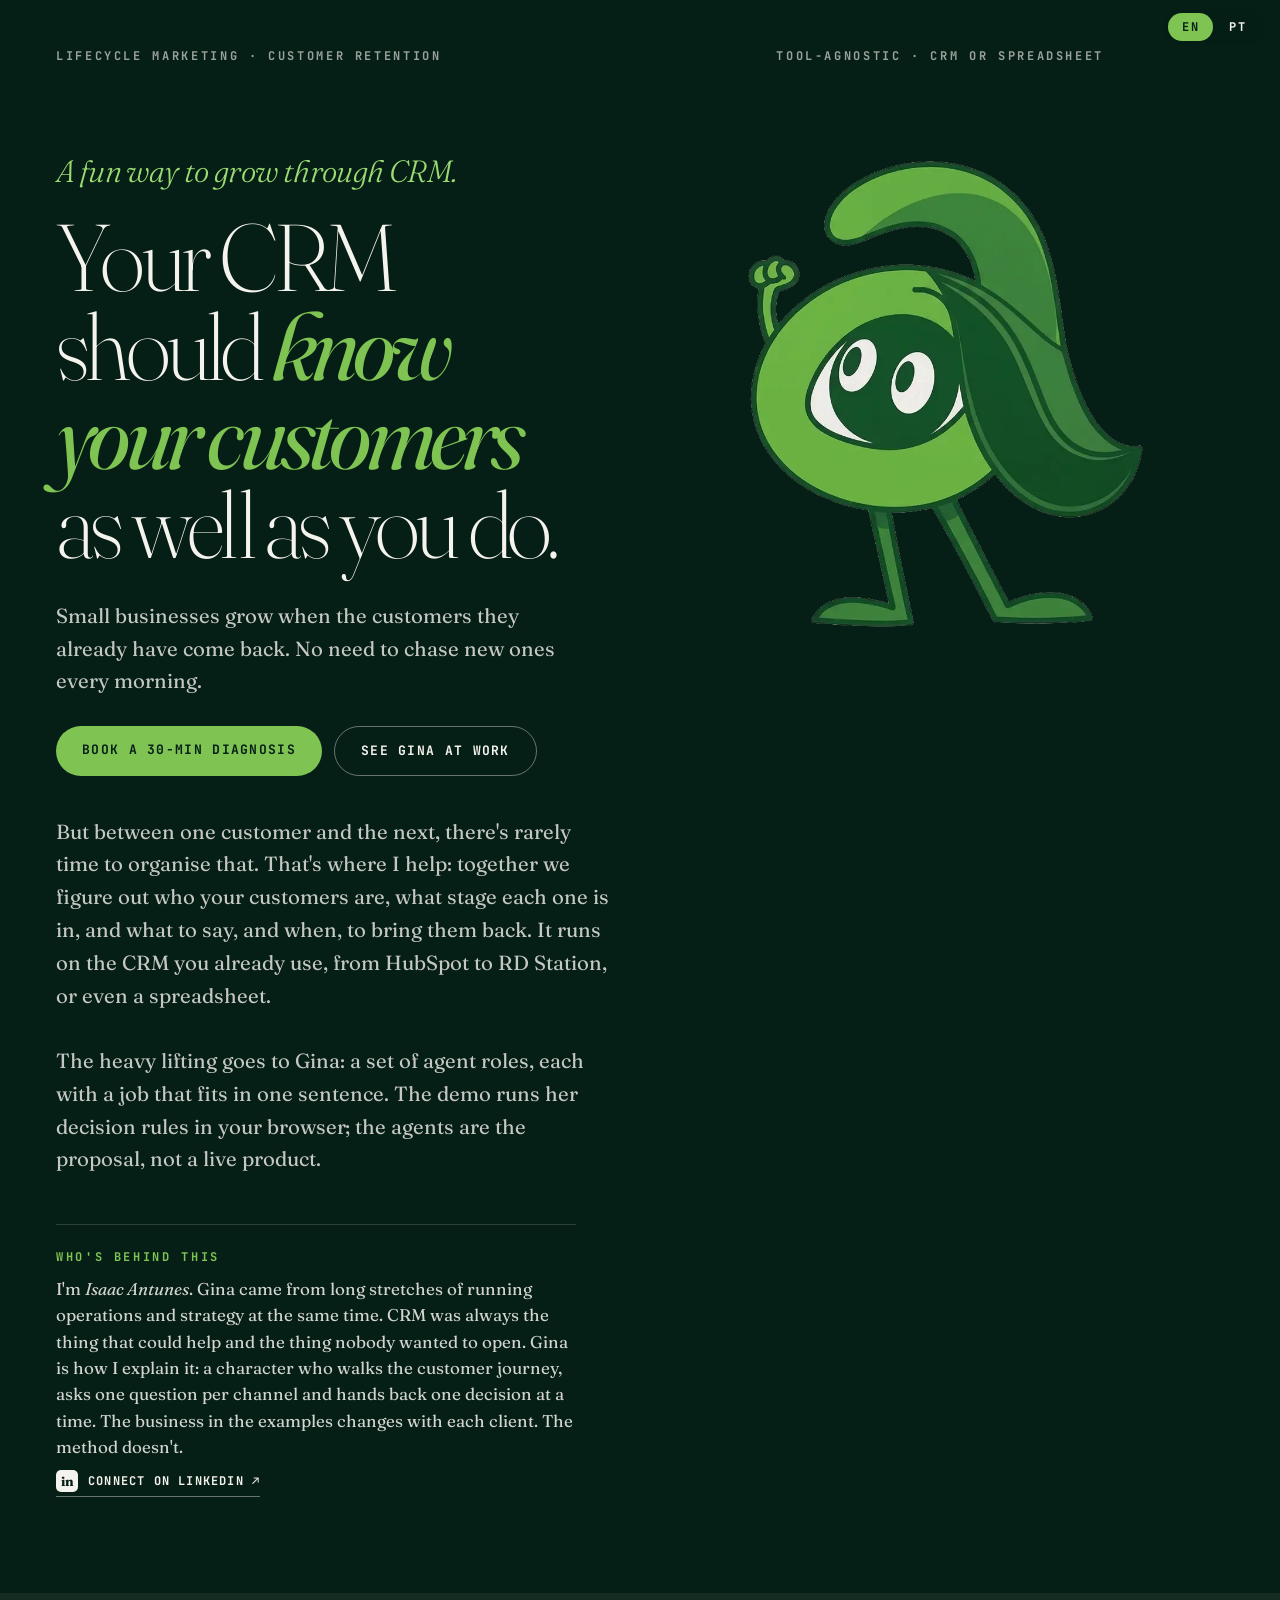
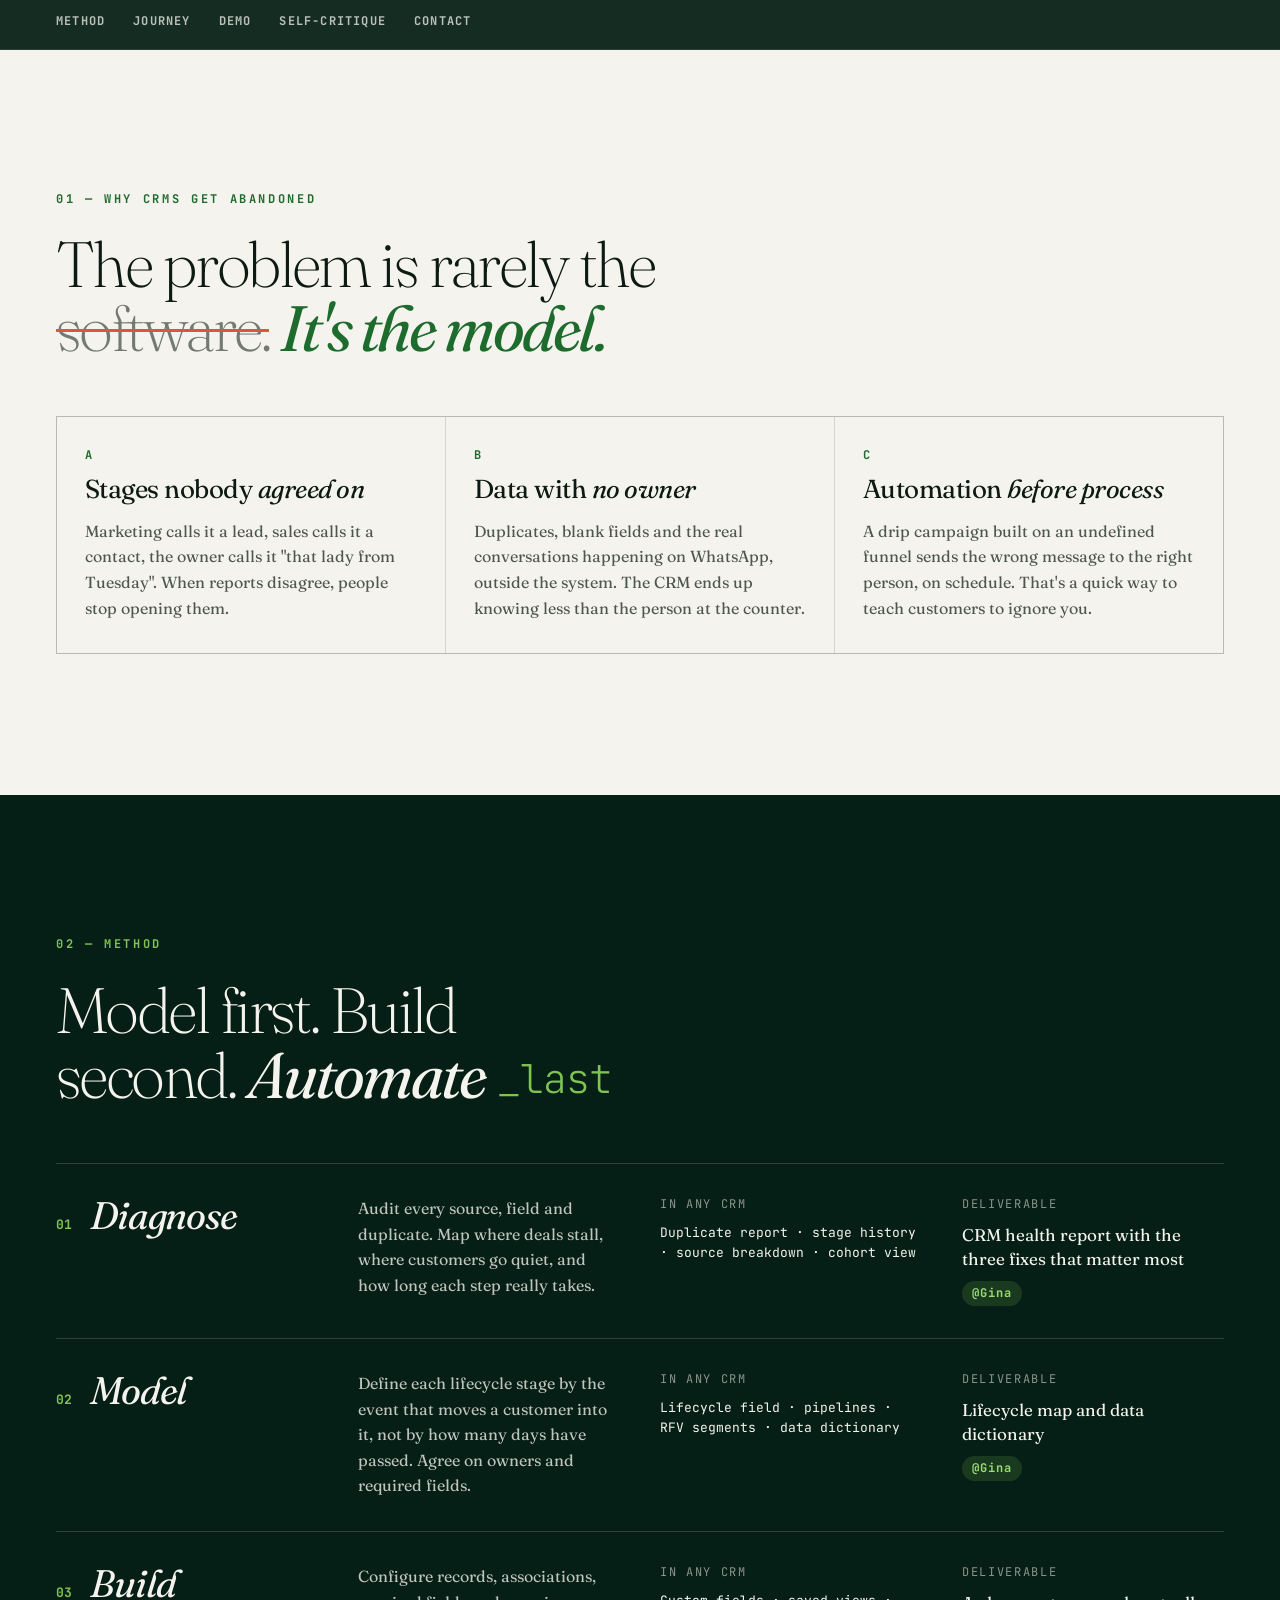
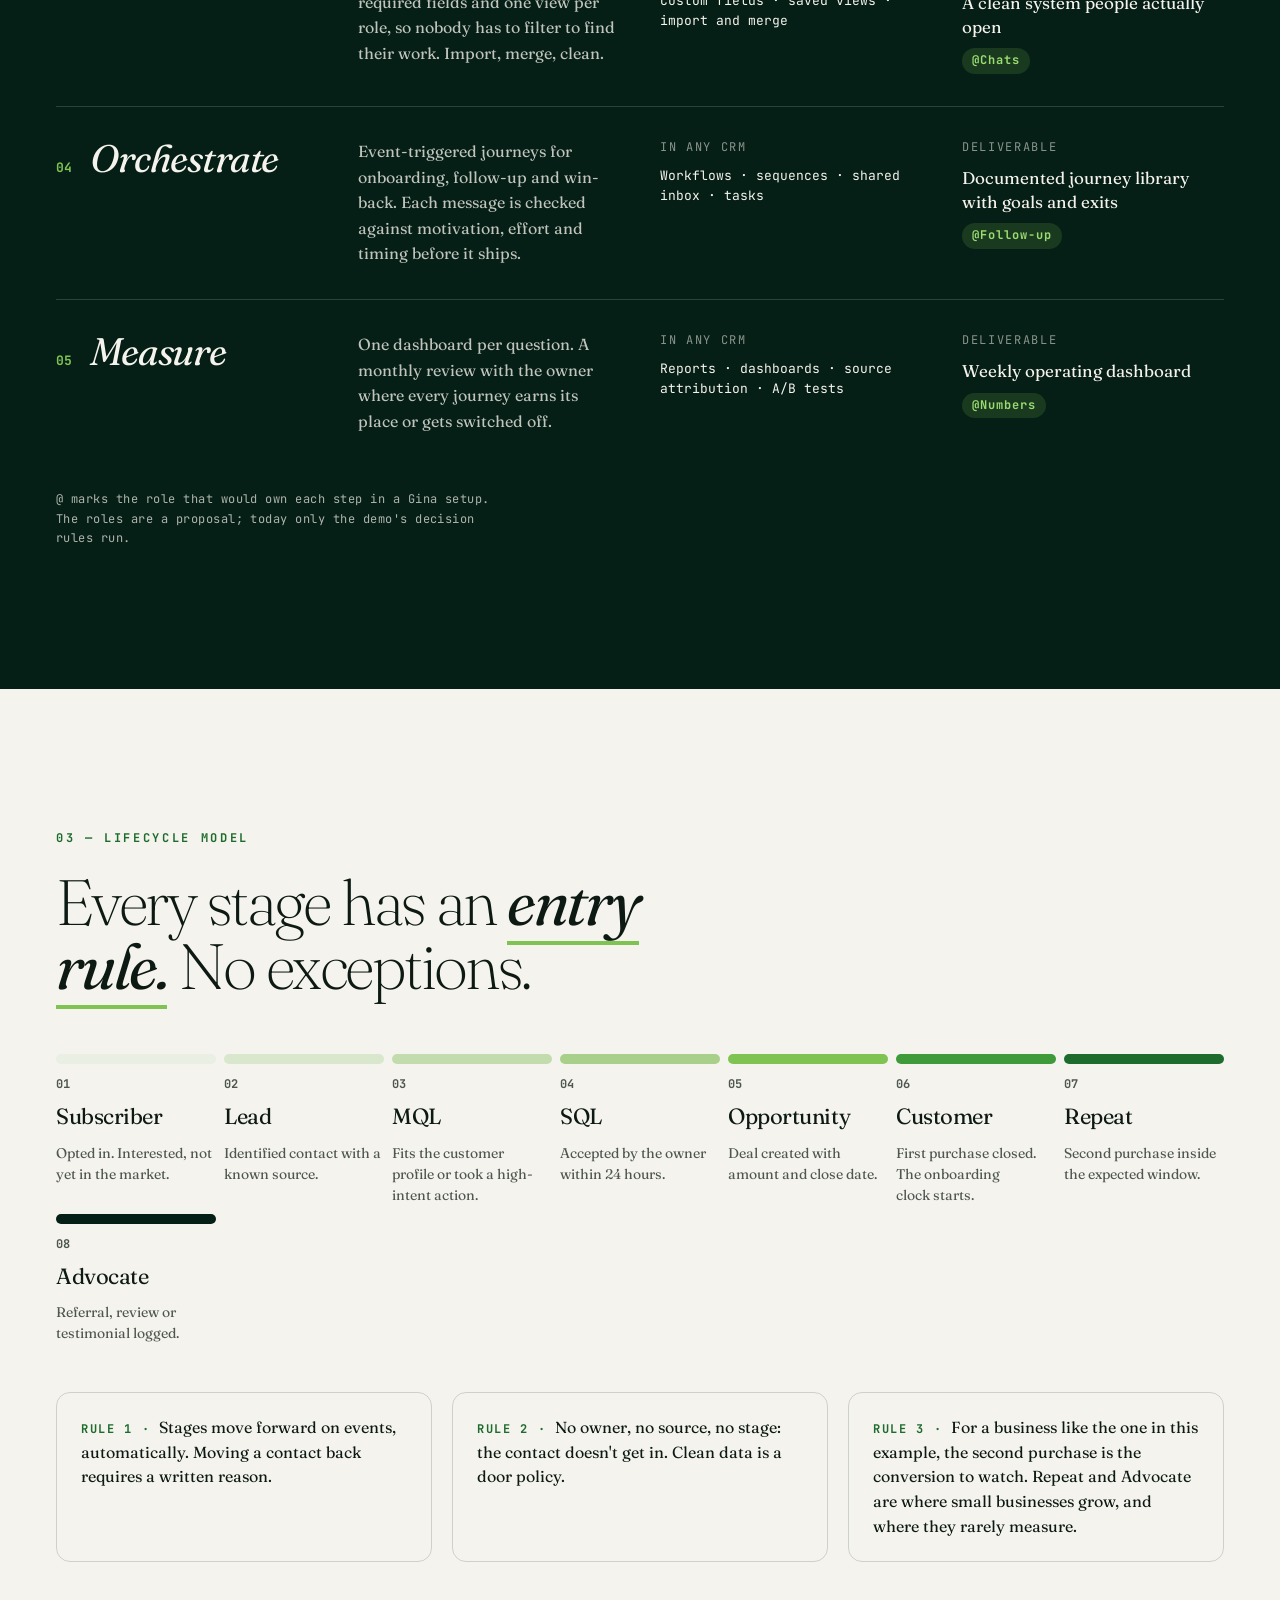
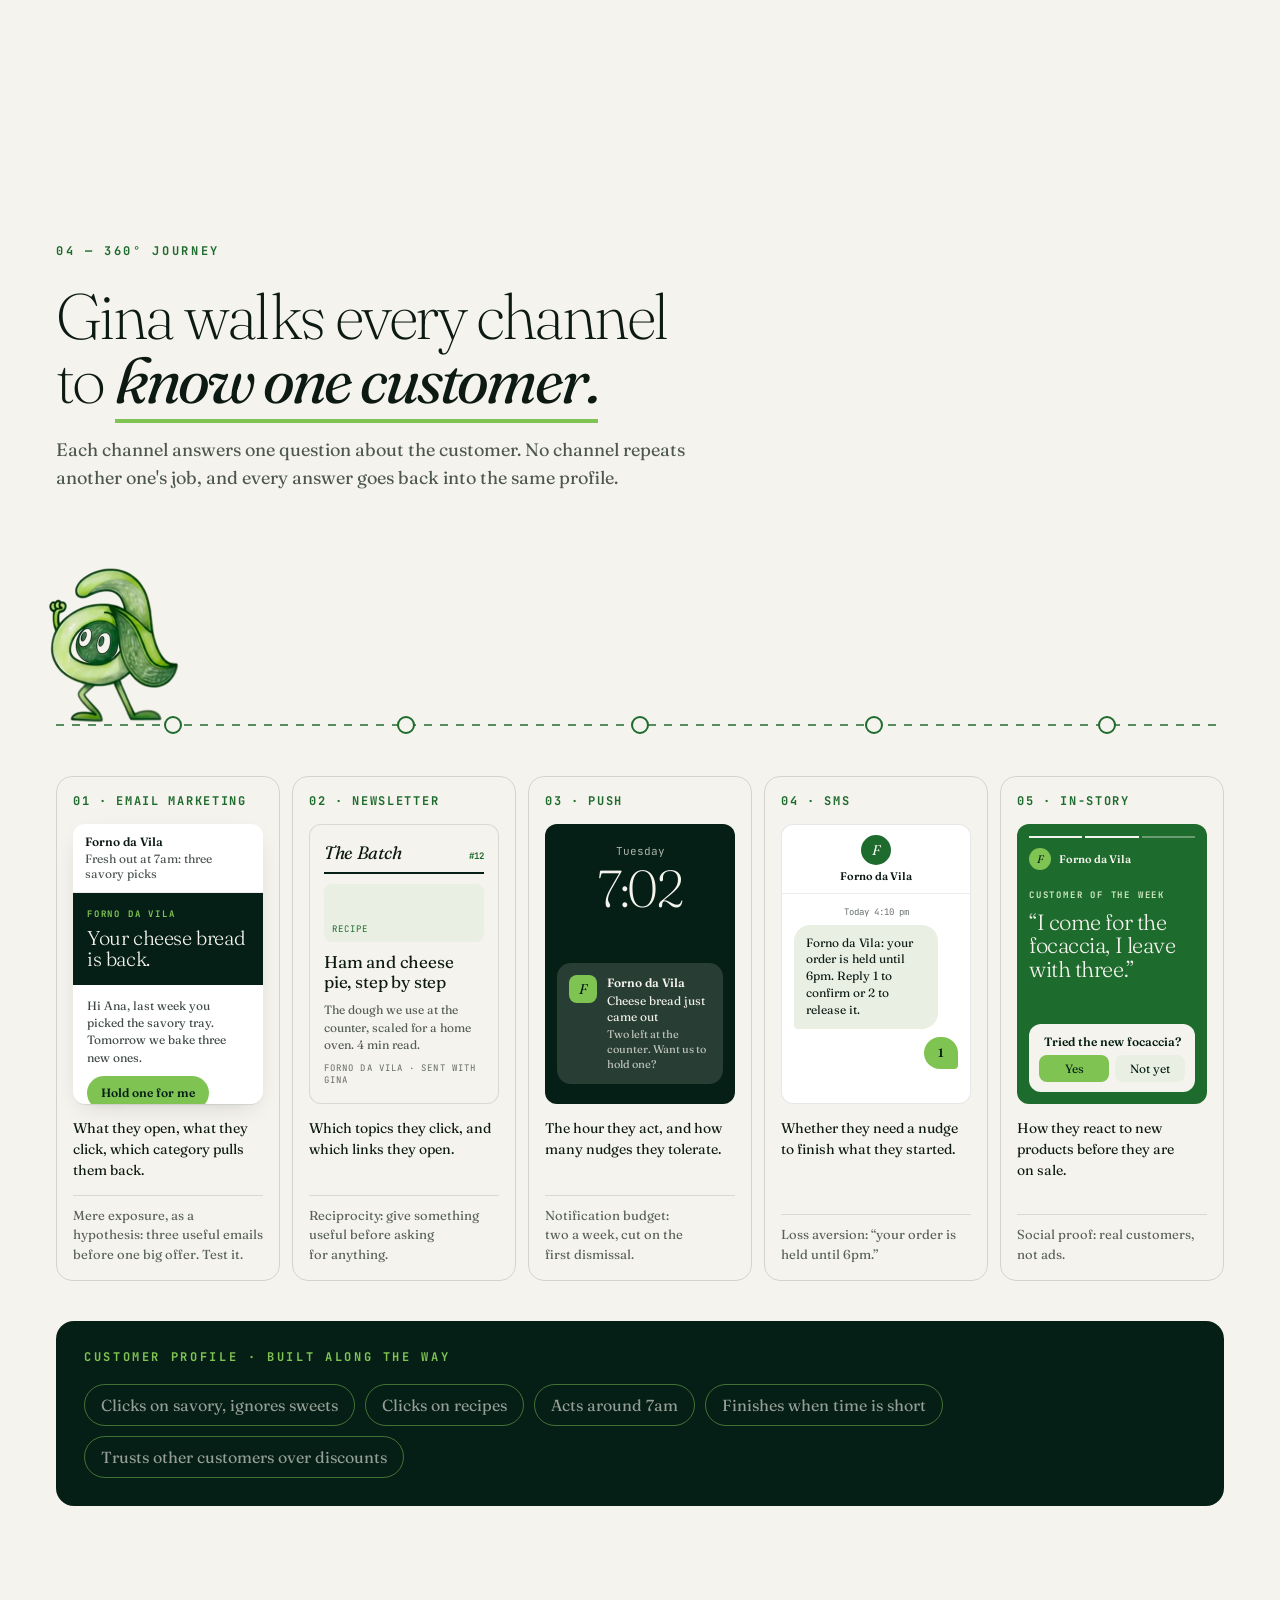
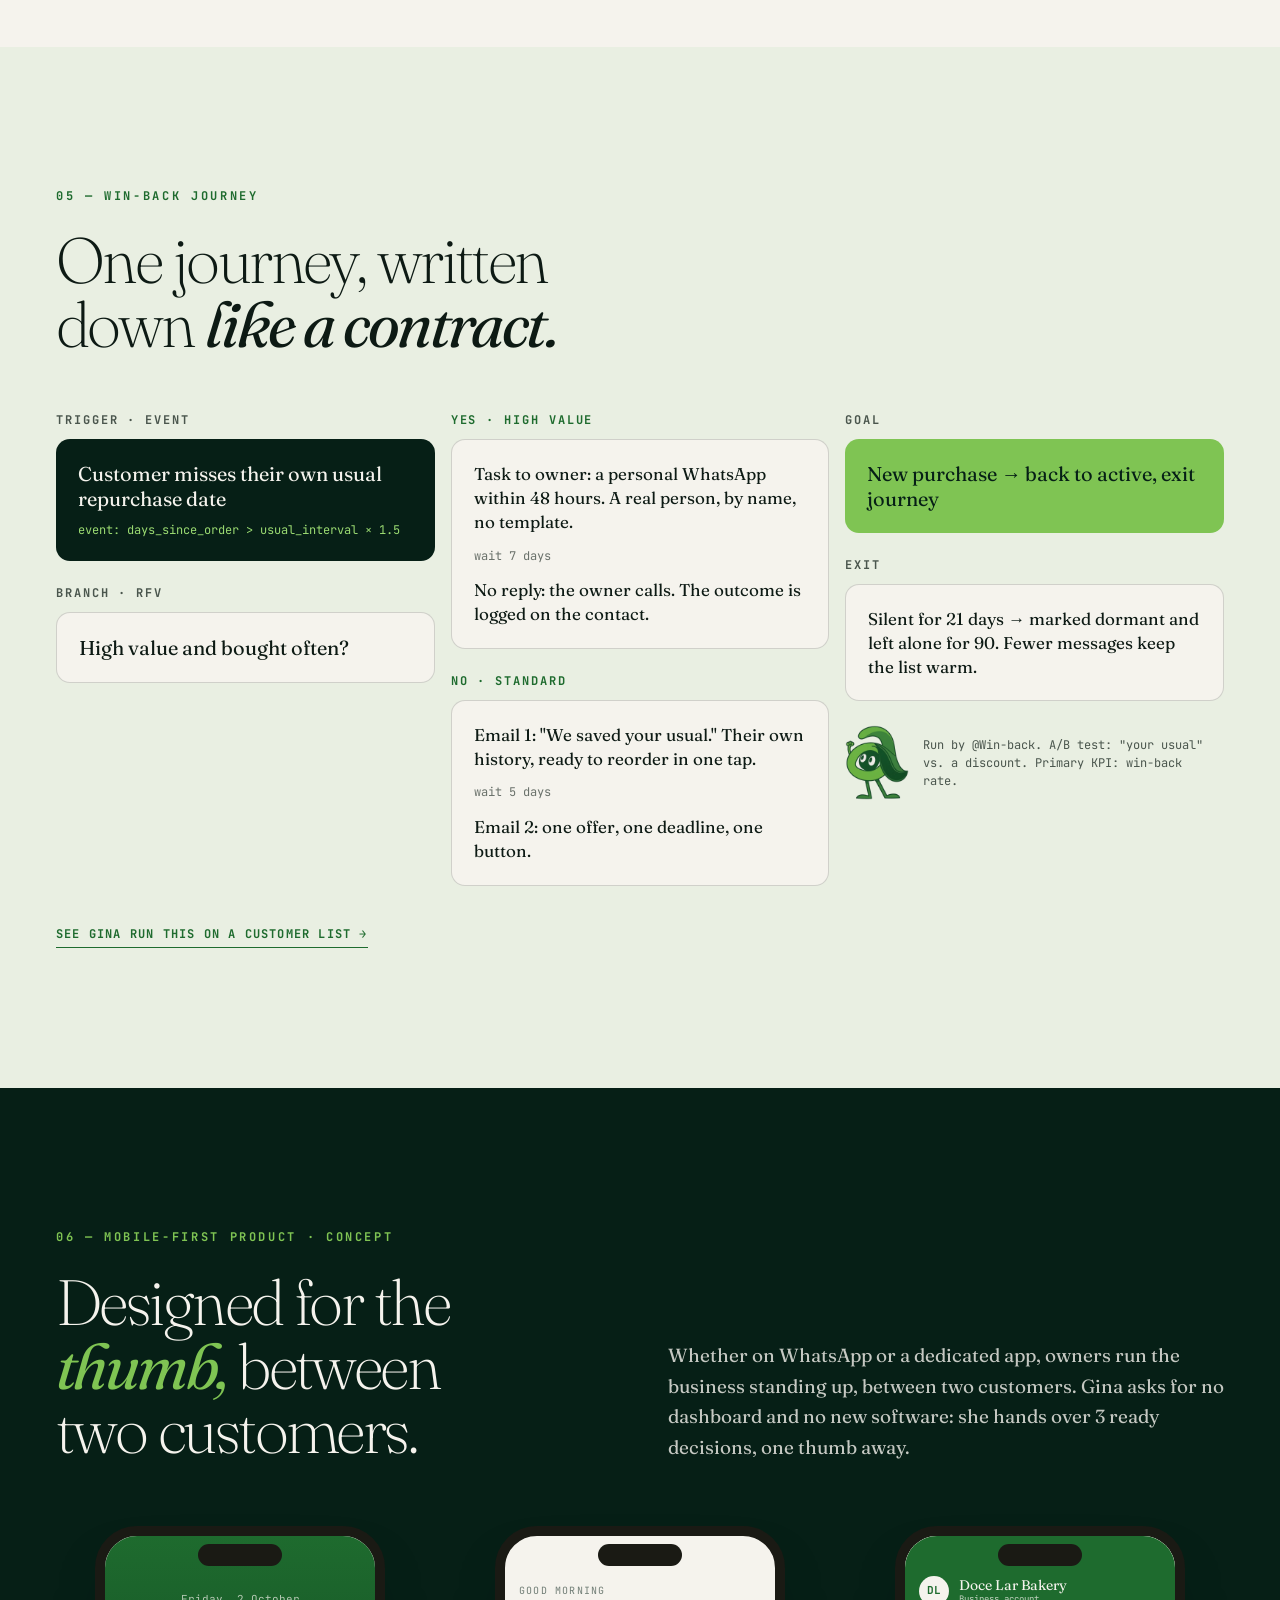
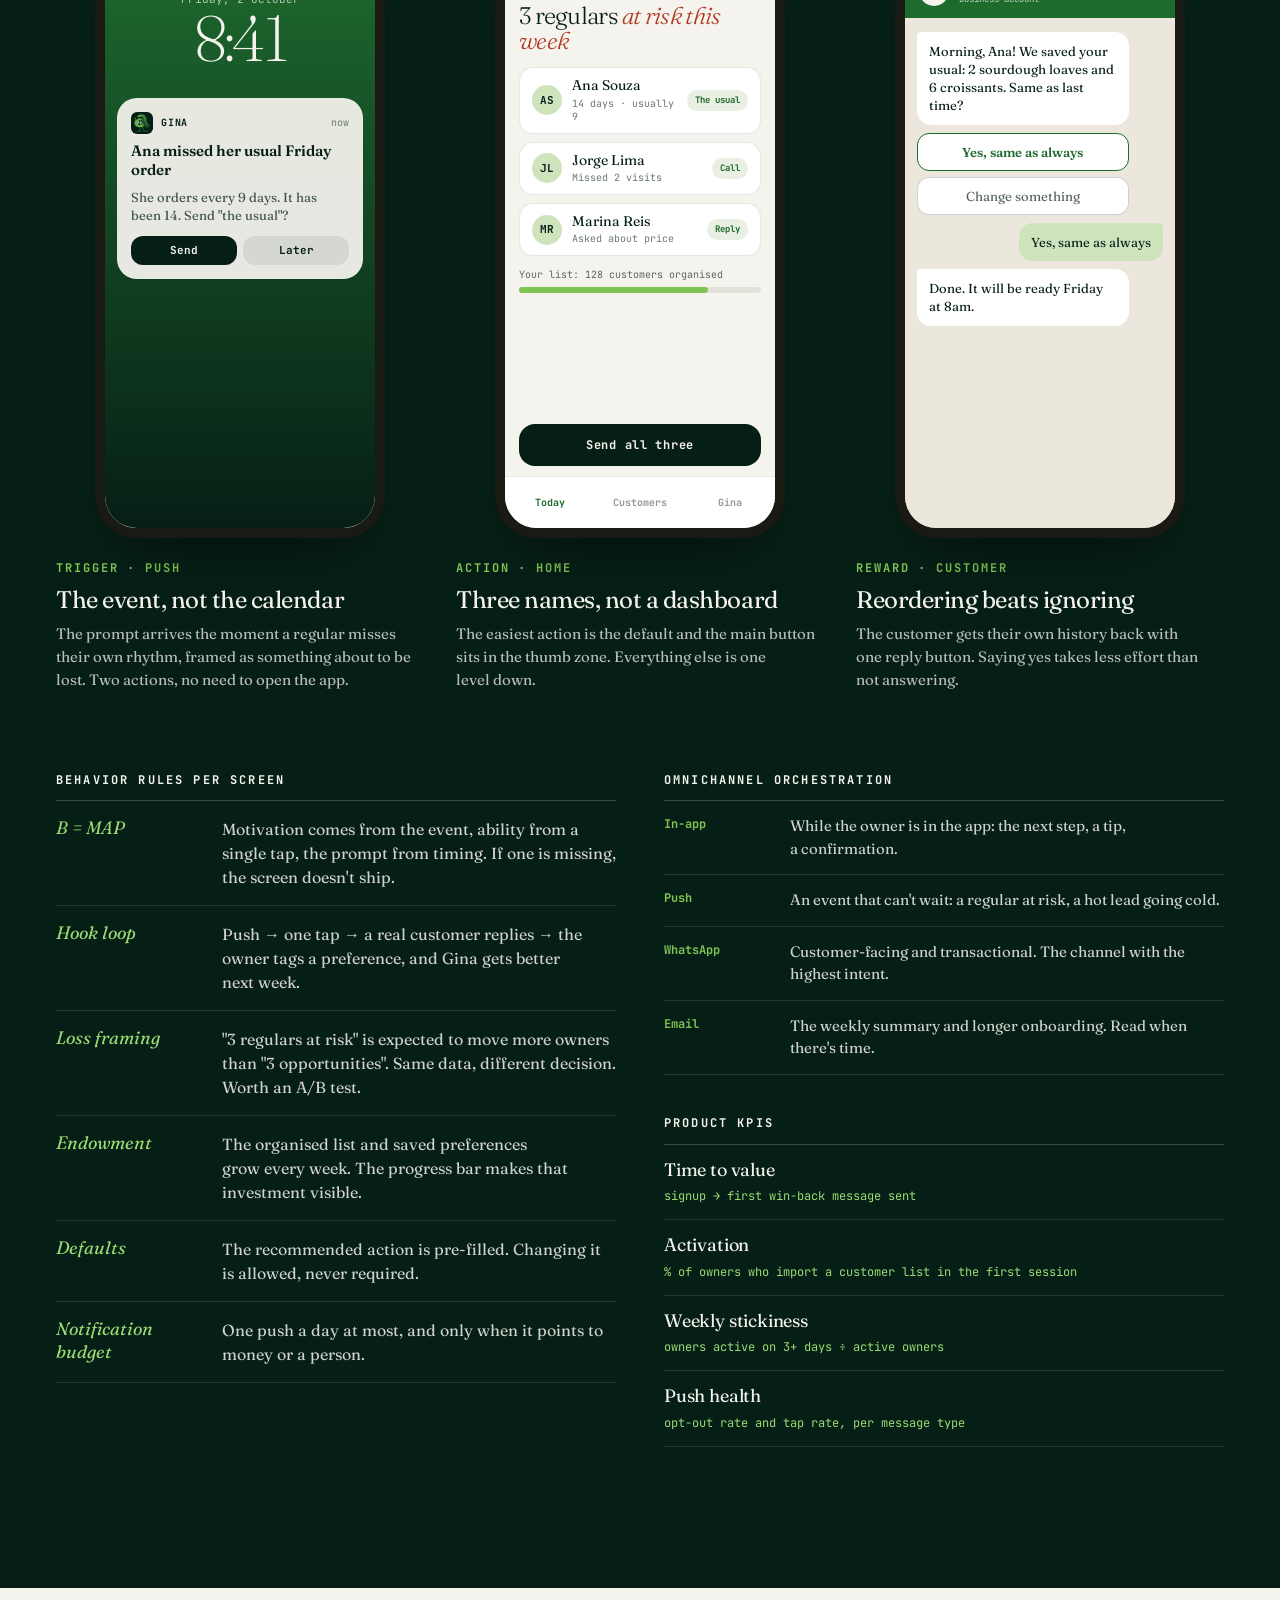
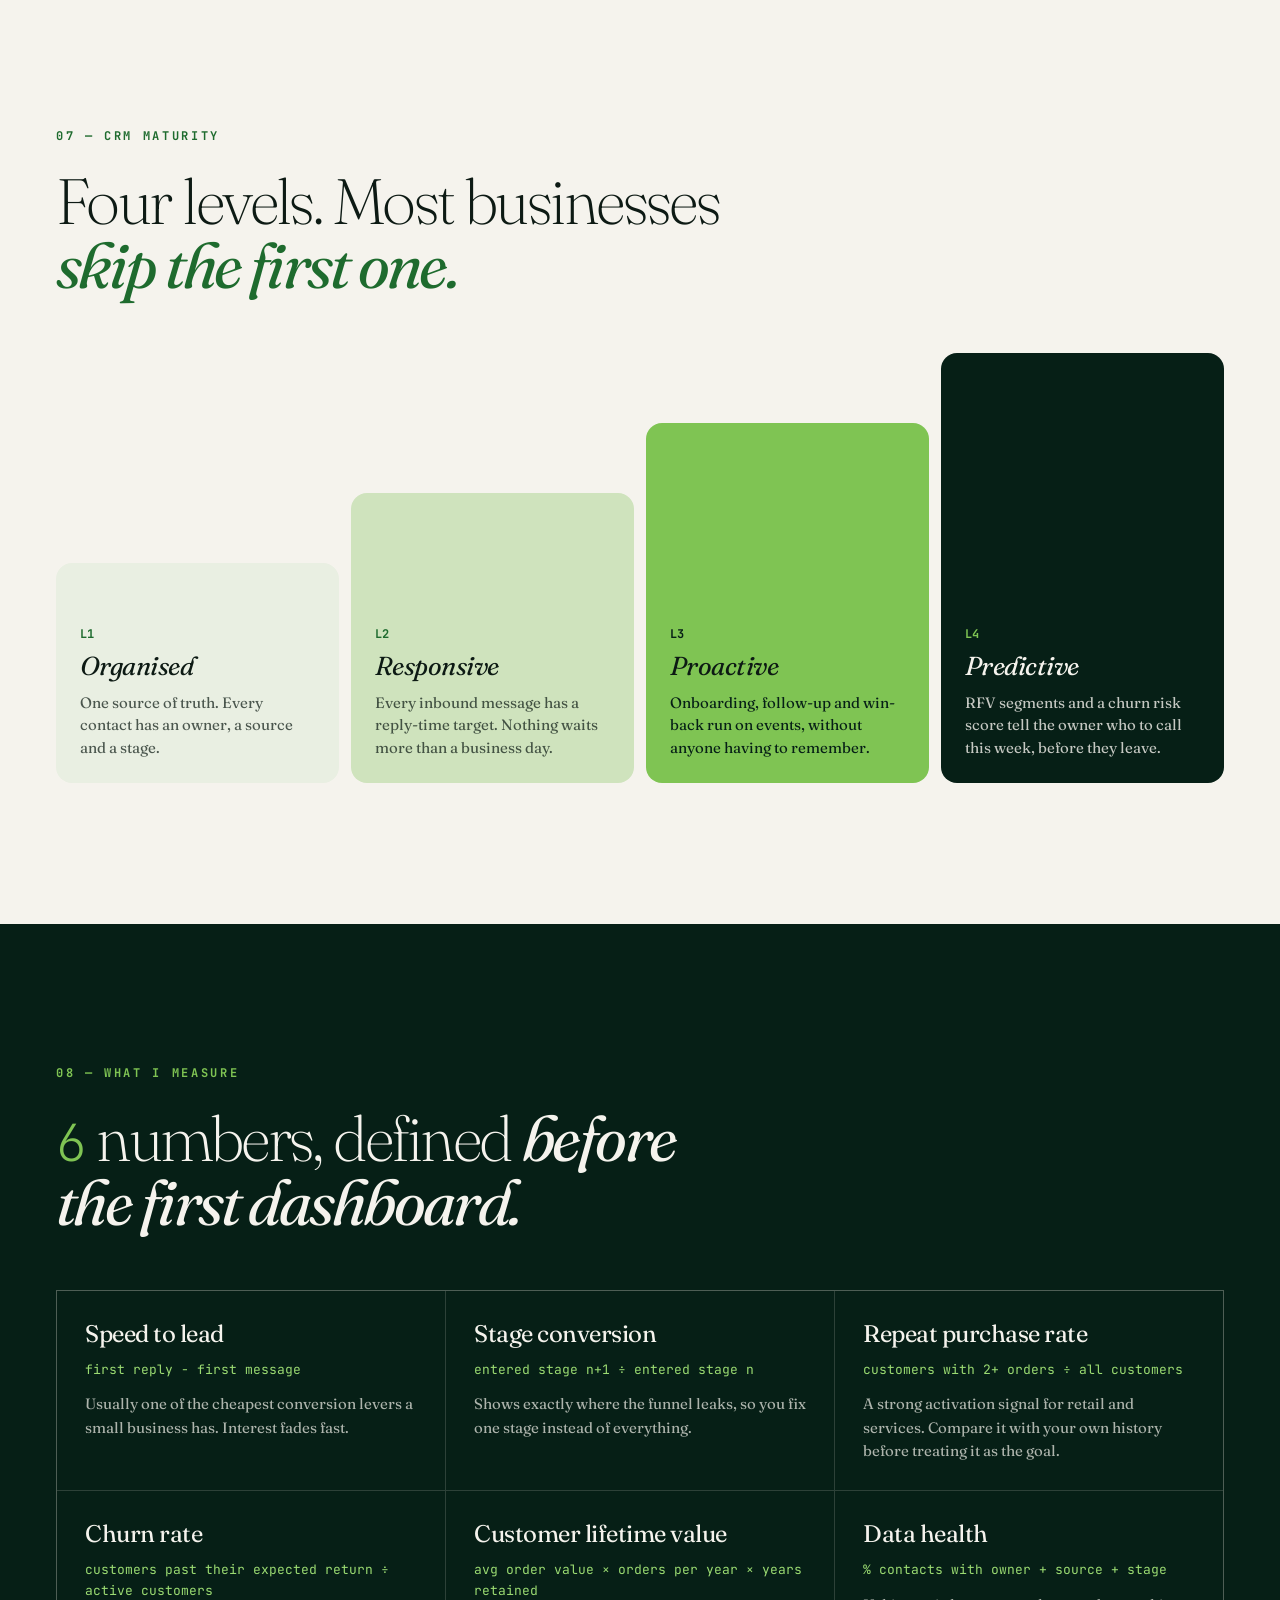
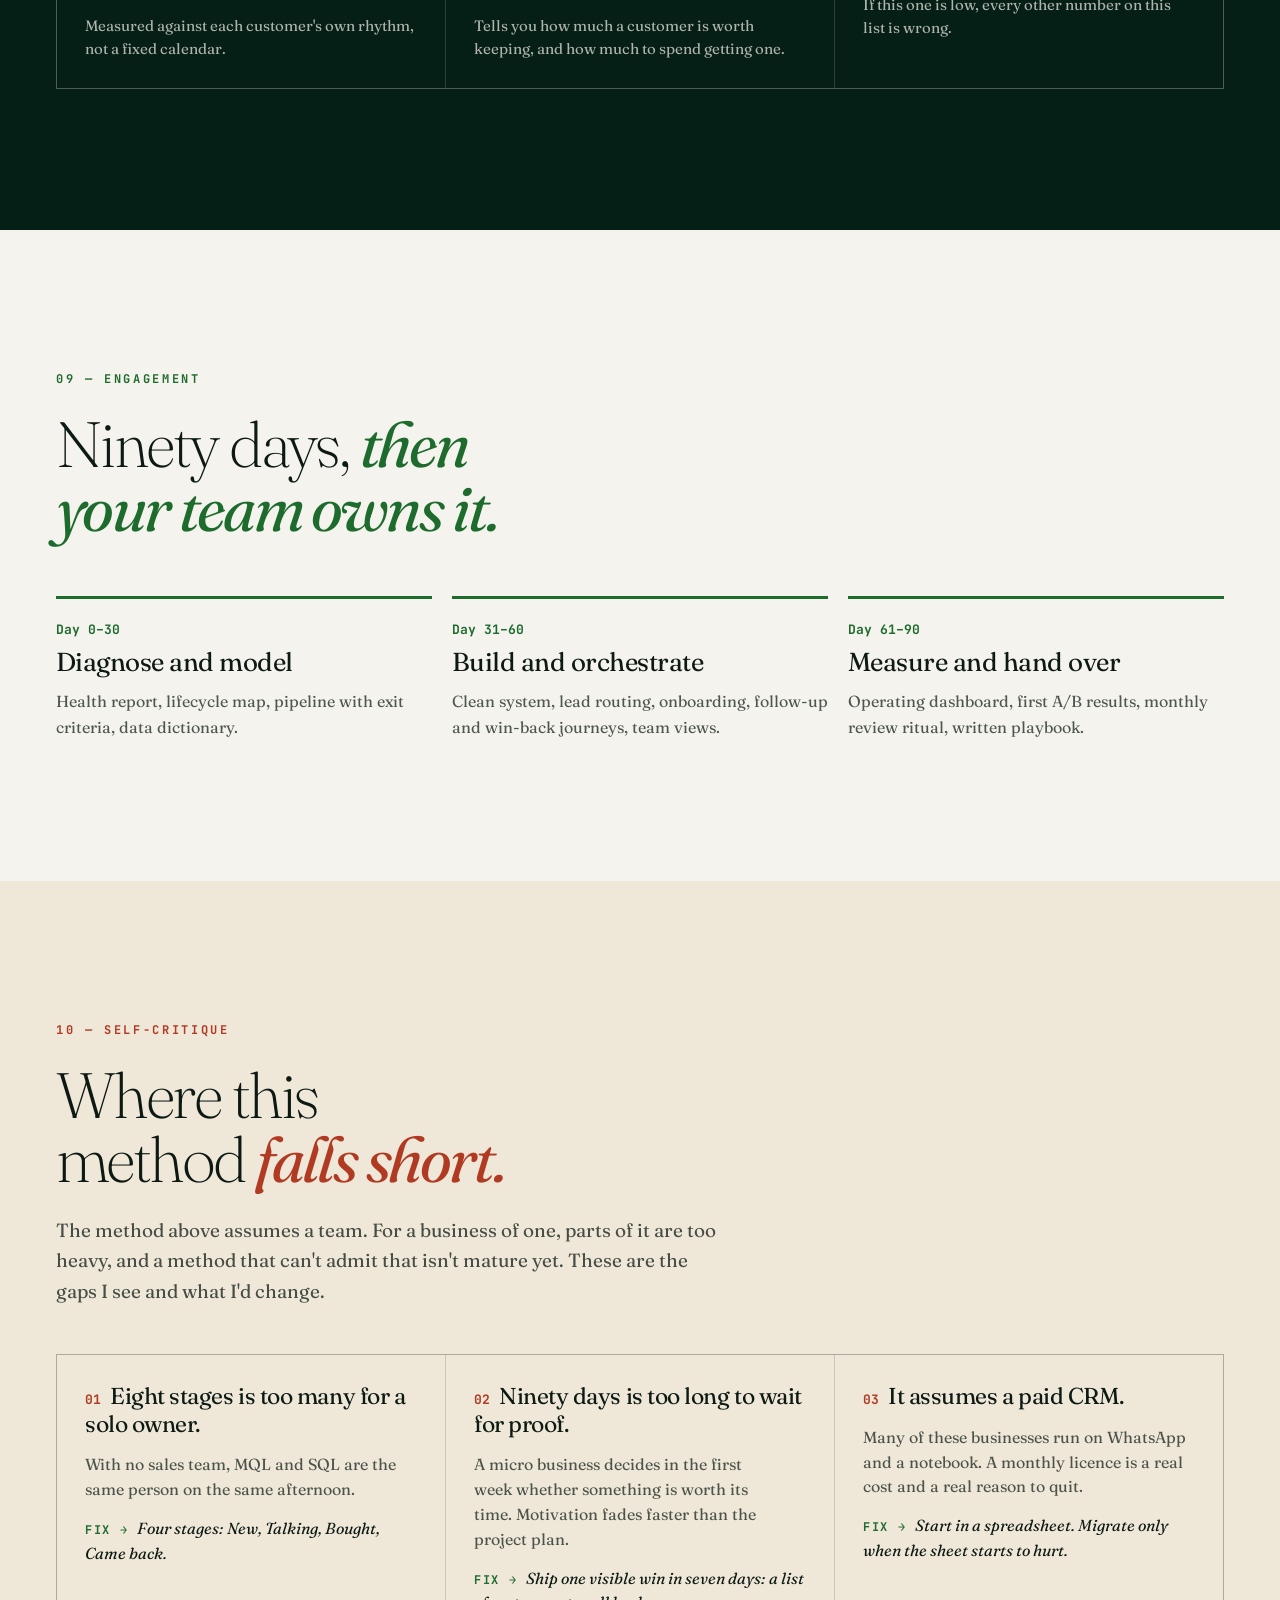
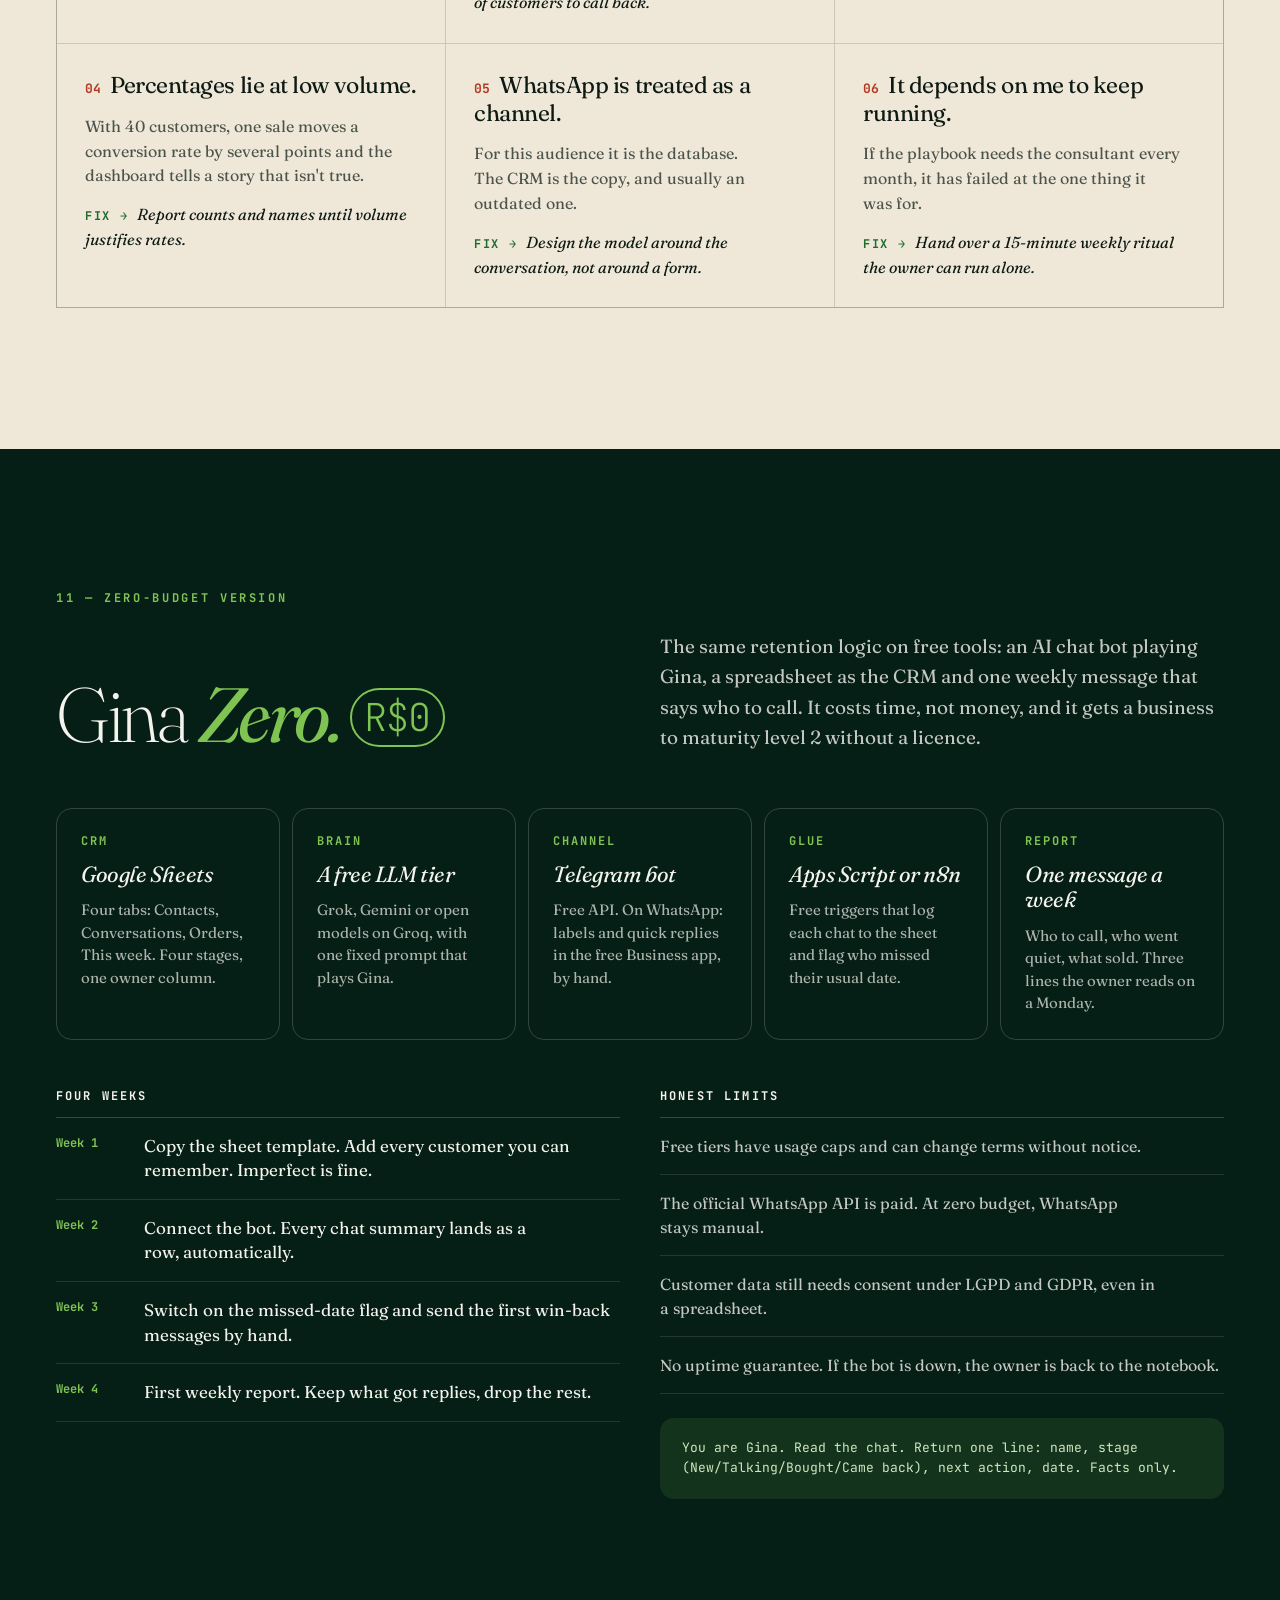
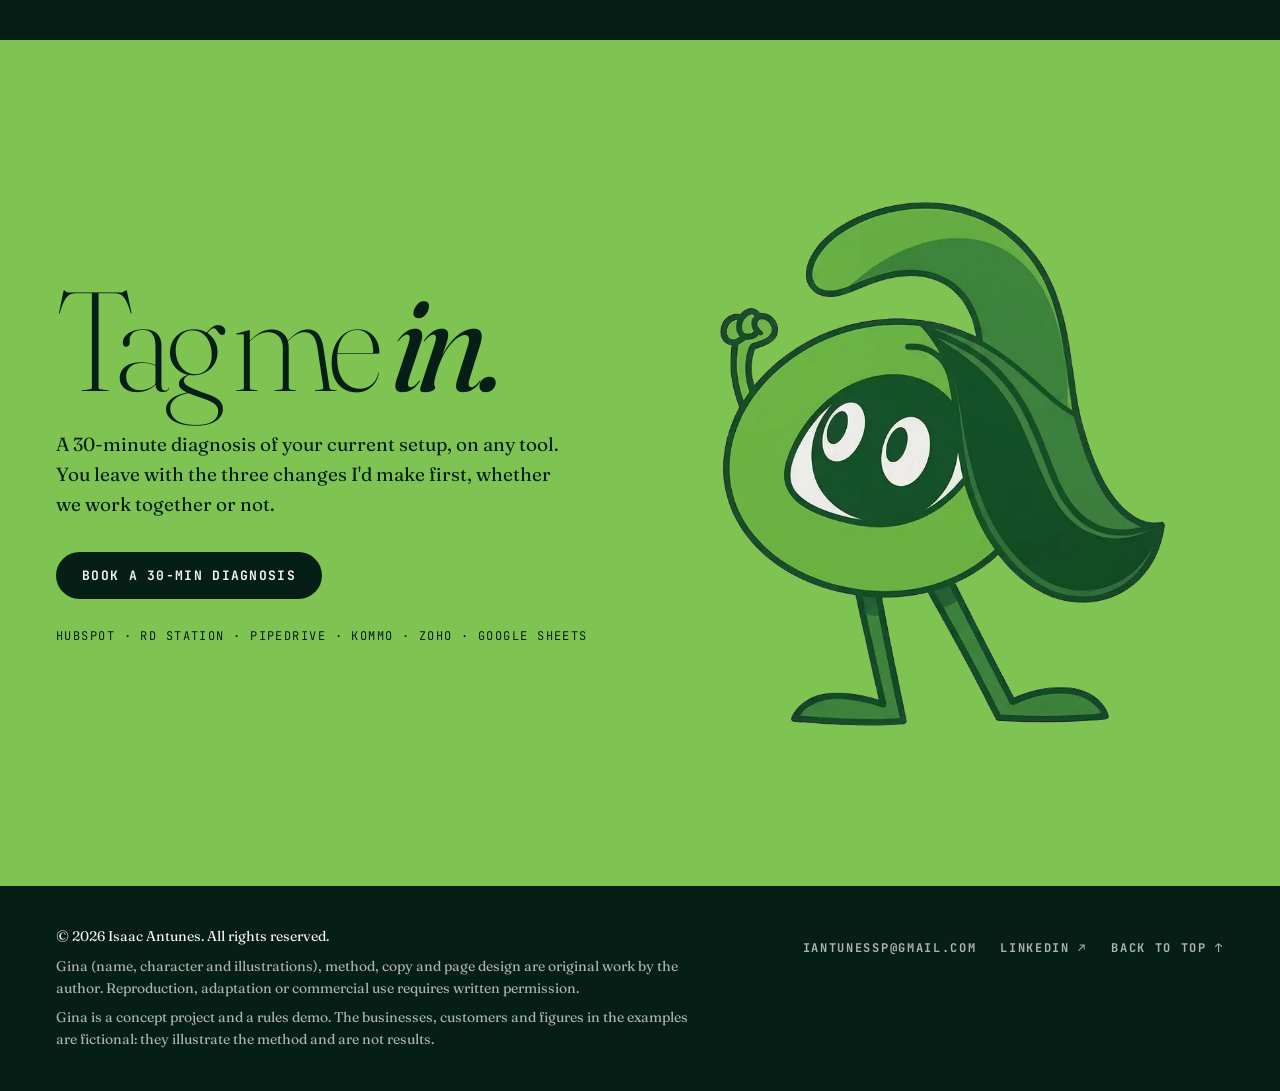
==== index.html @ d636f9a5 "Transparency: separate concept from results - Footer: Gina is a concept project and a rules demo; ex" ====
<!DOCTYPE html>
<!--
  Gina · CRM Strategy
  © 2026 Isaac Antunes. All rights reserved.
  Generated by build.mjs — edit src/ and rebuild instead of editing this file.
-->
<html lang="en">
<head>
  <meta charset="utf-8">
  <meta name="viewport" content="width=device-width, initial-scale=1">
  <title>CRM strategy · lifecycle marketing and customer retention · Gina</title>
  <meta name="description" content="Small businesses don't grow by chasing new customers every day. They grow when existing buyers come back.">
  <meta name="author" content="Isaac Antunes">
  <meta name="copyright" content="© 2026 Isaac Antunes">
  <meta name="theme-color" content="#061f16">
  <meta property="og:type" content="website">
  <meta property="og:title" content="Gina — CRM strategy and customer retention">
  <meta property="og:description" content="Small businesses don't grow by chasing new customers every day. They grow when existing buyers come back.">
  <meta property="og:url" content="https://isaacantunesfacha-dev.github.io/gina-crm/">
  <meta property="og:image" content="https://isaacantunesfacha-dev.github.io/gina-crm/assets/og-en.jpg">
  <meta property="og:image:width" content="1200">
  <meta property="og:image:height" content="627">
  <meta property="og:image:alt" content="Gina — CRM strategy and customer retention">
  <meta property="og:locale" content="en">
  <meta name="twitter:card" content="summary_large_image">
  <link rel="canonical" href="https://isaacantunesfacha-dev.github.io/gina-crm/">
  <link rel="alternate" hreflang="en" href="https://isaacantunesfacha-dev.github.io/gina-crm/">
  <link rel="alternate" hreflang="pt-BR" href="https://isaacantunesfacha-dev.github.io/gina-crm/pt/">
  <link rel="alternate" hreflang="x-default" href="https://isaacantunesfacha-dev.github.io/gina-crm/">
  <link rel="icon" href="assets/gina-icon.png">
  <link rel="preconnect" href="https://fonts.googleapis.com">
  <link rel="preconnect" href="https://fonts.gstatic.com" crossorigin>
  <link rel="stylesheet" href="https://fonts.googleapis.com/css2?family=Fraunces:ital,opsz,wght@0,9..144,200..700;1,9..144,200..700&family=JetBrains+Mono:wght@400;700&display=swap">
  <link rel="stylesheet" href="css/styles.css">
  <script src="js/keyed-video.js" defer></script>
  <script src="js/journey.js" defer></script>
  <script src="js/nav.js" defer></script>
  <script src="js/ref.js" defer></script>
</head>
<body>
<a class="skip" href="#main">Skip to content</a>

<nav class="lang" aria-label="Language"><a href="./" hreflang="en" aria-current="page">EN</a><a href="pt/" hreflang="pt-BR">PT</a></nav>

<header class="hero section--dark" id="top">
  <div class="wrap">
    <div class="hero__meta"><span>Lifecycle marketing · customer retention</span><span>Tool-agnostic · CRM or spreadsheet</span></div>
    <div class="hero__grid">
      <div class="hero__head">
        <p class="hero__fun">A fun way to grow through CRM.</p>
        <h1 class="hero__title">Your CRM should <span class="em em--signal">know your customers</span> as well as you do.</h1>
      </div>
      <div class="hero__body">
        <div class="hero__lead"><p>Small businesses grow when the customers they already have come back. No need to chase new ones every morning.</p></div>
        <div class="hero__ctas">
          <a class="btn btn--primary" href="mailto:iantunessp@gmail.com?subject=CRM%20diagnosis%20-%20Gina">Book a 30-min diagnosis</a>
          <a class="btn btn--ghost" href="demo/">See Gina at work</a>
        </div>
        <div class="hero__lead hero__lead--more"><p>But between one customer and the next, there's rarely time to organise that. That's where I help: together we figure out who your customers are, what stage each one is in, and what to say, and when, to bring them back. It runs on the CRM you already use, from HubSpot to RD Station, or even a spreadsheet.</p><p>The heavy lifting goes to Gina: a set of agent roles, each with a job that fits in one sentence. The demo runs her decision rules in your browser; the agents are the proposal, not a live product.</p></div>
        <div class="who">
          <p class="eyebrow">Who's behind this</p>
          <p>I'm <span class="em">Isaac Antunes</span>. Gina came from long stretches of running operations and strategy at the same time. CRM was always the thing that could help and the thing nobody wanted to open. Gina is how I explain it: a character who walks the customer journey, asks one question per channel and hands back one decision at a time. The business in the examples changes with each client. The method doesn't.</p>
          <a class="who__link" href="https://www.linkedin.com/in/isaacnandes/" target="_blank" rel="noopener"><span class="who__in" aria-hidden="true">in</span>Connect on LinkedIn ↗</a>
        </div>
      </div>
      <div class="hero__art">
        <keyed-video src="assets/gina-anim-wave.mp4" crop="290,30,700,600" masks="842,0,200,180|280,576,225,144|945,0,60,720" scale="0.6" mobile-src="assets/gina-anim-wave-m.mp4" mobile-crop="0,0,420,360" mobile-masks="331,-18,120,108|-6,328,135,86|393,-18,36,432" mobile-scale="1" aria-hidden="true"><img src="assets/gina-flat.webp" alt="" width="460" height="539" fetchpriority="high"></keyed-video>
      </div>
    </div>
  </div>
</header>

<nav class="jump" aria-label="Sections" data-jump>
  <div class="jump__inner">
    <a href="#method">Method</a>
    <a href="#journey">Journey</a>
    <a href="demo/">Demo</a>
    <a href="#critique">Self-critique</a>
    <a href="#contact">Contact</a>
  </div>
</nav>

<main id="main">

<section class="section wrap" aria-labelledby="s1">
  <p class="eyebrow">01 — Why CRMs get abandoned</p>
  <h2 class="title title--narrow" id="s1">The problem is rarely the <s class="strike">software.</s> <span class="em em--accent">It's the model.</span></h2>
  <div class="grid hairline breaks">
    <article class="break">
      <span class="break__k">A</span>
      <h3 class="break__t">Stages nobody <span class="em">agreed on</span></h3>
      <p class="break__d">Marketing calls it a lead, sales calls it a contact, the owner calls it &quot;that lady from Tuesday&quot;. When reports disagree, people stop opening them.</p>
    </article>
    <article class="break">
      <span class="break__k">B</span>
      <h3 class="break__t">Data with <span class="em">no owner</span></h3>
      <p class="break__d">Duplicates, blank fields and the real conversations happening on WhatsApp, outside the system. The CRM ends up knowing less than the person at the counter.</p>
    </article>
    <article class="break">
      <span class="break__k">C</span>
      <h3 class="break__t">Automation <span class="em">before process</span></h3>
      <p class="break__d">A drip campaign built on an undefined funnel sends the wrong message to the right person, on schedule. That's a quick way to teach customers to ignore you.</p>
    </article>
  </div>
</section>

<section class="section section--dark" id="method" aria-labelledby="s2">
  <div class="wrap">
    <p class="eyebrow">02 — Method</p>
    <h2 class="title title--method" id="s2">Model first. Build second. <span class="em">Automate</span> <span class="tag-mono">_last</span></h2>
    <ol class="steps">
      <li class="grid step">
        <div class="step__head"><span class="step__n">01</span><h3 class="step__name">Diagnose</h3></div>
        <p class="step__what">Audit every source, field and duplicate. Map where deals stall, where customers go quiet, and how long each step really takes.</p>
        <div class="step__col"><p class="step__label">In any CRM</p><p class="step__tool">Duplicate report · stage history · source breakdown · cohort view</p></div>
        <div class="step__col"><p class="step__label">Deliverable</p><p class="step__out">CRM health report with the three fixes that matter most</p><span class="chip">@Gina</span></div>
      </li>
      <li class="grid step">
        <div class="step__head"><span class="step__n">02</span><h3 class="step__name">Model</h3></div>
        <p class="step__what">Define each lifecycle stage by the event that moves a customer into it, not by how many days have passed. Agree on owners and required fields.</p>
        <div class="step__col"><p class="step__label">In any CRM</p><p class="step__tool">Lifecycle field · pipelines · RFV segments · data dictionary</p></div>
        <div class="step__col"><p class="step__label">Deliverable</p><p class="step__out">Lifecycle map and data dictionary</p><span class="chip">@Gina</span></div>
      </li>
      <li class="grid step">
        <div class="step__head"><span class="step__n">03</span><h3 class="step__name">Build</h3></div>
        <p class="step__what">Configure records, associations, required fields and one view per role, so nobody has to filter to find their work. Import, merge, clean.</p>
        <div class="step__col"><p class="step__label">In any CRM</p><p class="step__tool">Custom fields · saved views · import and merge</p></div>
        <div class="step__col"><p class="step__label">Deliverable</p><p class="step__out">A clean system people actually open</p><span class="chip">@Chats</span></div>
      </li>
      <li class="grid step">
        <div class="step__head"><span class="step__n">04</span><h3 class="step__name">Orchestrate</h3></div>
        <p class="step__what">Event-triggered journeys for onboarding, follow-up and win-back. Each message is checked against motivation, effort and timing before it ships.</p>
        <div class="step__col"><p class="step__label">In any CRM</p><p class="step__tool">Workflows · sequences · shared inbox · tasks</p></div>
        <div class="step__col"><p class="step__label">Deliverable</p><p class="step__out">Documented journey library with goals and exits</p><span class="chip">@Follow-up</span></div>
      </li>
      <li class="grid step">
        <div class="step__head"><span class="step__n">05</span><h3 class="step__name">Measure</h3></div>
        <p class="step__what">One dashboard per question. A monthly review with the owner where every journey earns its place or gets switched off.</p>
        <div class="step__col"><p class="step__label">In any CRM</p><p class="step__tool">Reports · dashboards · source attribution · A/B tests</p></div>
        <div class="step__col"><p class="step__label">Deliverable</p><p class="step__out">Weekly operating dashboard</p><span class="chip">@Numbers</span></div>
      </li>
    </ol>
    <p class="steps__note">@ marks the role that would own each step in a Gina setup. The roles are a proposal; today only the demo's decision rules run.</p>
  </div>
</section>

<section class="section wrap" aria-labelledby="s3">
  <p class="eyebrow">03 — Lifecycle model</p>
  <h2 class="title" id="s3">Every stage has an <span class="em em--underline">entry rule.</span> No exceptions.</h2>
  <ol class="grid stages">
    <li class="stage" style="--c:#e9efe2">
      <span class="stage__bar"></span>
      <span class="stage__n">01</span>
      <h3 class="stage__name">Subscriber</h3>
      <p class="stage__rule">Opted in. Interested, not yet in the market.</p>
    </li>
    <li class="stage" style="--c:#d9e7cc">
      <span class="stage__bar"></span>
      <span class="stage__n">02</span>
      <h3 class="stage__name">Lead</h3>
      <p class="stage__rule">Identified contact with a known source.</p>
    </li>
    <li class="stage" style="--c:#c3dcae">
      <span class="stage__bar"></span>
      <span class="stage__n">03</span>
      <h3 class="stage__name">MQL</h3>
      <p class="stage__rule">Fits the customer profile or took a high-intent action.</p>
    </li>
    <li class="stage" style="--c:#a8d08a">
      <span class="stage__bar"></span>
      <span class="stage__n">04</span>
      <h3 class="stage__name">SQL</h3>
      <p class="stage__rule">Accepted by the owner within 24 hours.</p>
    </li>
    <li class="stage" style="--c:#7fc453">
      <span class="stage__bar"></span>
      <span class="stage__n">05</span>
      <h3 class="stage__name">Opportunity</h3>
      <p class="stage__rule">Deal created with amount and close date.</p>
    </li>
    <li class="stage" style="--c:#3f9a3a">
      <span class="stage__bar"></span>
      <span class="stage__n">06</span>
      <h3 class="stage__name">Customer</h3>
      <p class="stage__rule">First purchase closed. The onboarding clock starts.</p>
    </li>
    <li class="stage" style="--c:#1e6b2e">
      <span class="stage__bar"></span>
      <span class="stage__n">07</span>
      <h3 class="stage__name">Repeat</h3>
      <p class="stage__rule">Second purchase inside the expected window.</p>
    </li>
    <li class="stage" style="--c:#061f16">
      <span class="stage__bar"></span>
      <span class="stage__n">08</span>
      <h3 class="stage__name">Advocate</h3>
      <p class="stage__rule">Referral, review or testimonial logged.</p>
    </li>
  </ol>
  <div class="grid rules">
    <p class="rule"><span class="label">Rule 1 · </span>Stages move forward on events, automatically. Moving a contact back requires a written reason.</p>
    <p class="rule"><span class="label">Rule 2 · </span>No owner, no source, no stage: the contact doesn't get in. Clean data is a door policy.</p>
    <p class="rule"><span class="label">Rule 3 · </span>For a business like the one in this example, the second purchase is the conversion to watch. Repeat and Advocate are where small businesses grow, and where they rarely measure.</p>
  </div>
</section>

<section class="section" id="journey" aria-labelledby="sJ" data-journey>
  <div class="wrap">
    <p class="eyebrow">04 — 360° journey</p>
    <h2 class="title" id="sJ">Gina walks every channel to <span class="em em--underline">know one customer.</span></h2>
    <p class="intro">Each channel answers one question about the customer. No channel repeats another one's job, and every answer goes back into the same profile.</p>

    <div class="track" aria-hidden="true">
      <div class="track__line"></div>
      <span class="track__stop" style="--x:10%" data-stop></span><span class="track__stop" style="--x:30%" data-stop></span><span class="track__stop" style="--x:50%" data-stop></span><span class="track__stop" style="--x:70%" data-stop></span><span class="track__stop" style="--x:90%" data-stop></span>
      <img class="walker" src="assets/gina-walk/f1.webp" alt="" data-walker data-frames="assets/gina-walk/">
    </div>

    <div class="grid channels">
      <article class="channel" data-channel>
        <span class="label channel__k">01 · Email marketing</span>
        <div class="mock mock--email" aria-hidden="true">
          <div class="mock__head"><strong>Forno da Vila</strong><span>Fresh out at 7am: three savory picks</span></div>
          <div class="mock__hero"><p class="mock__k">Forno da Vila</p><p>Your cheese bread is back.</p></div>
          <div class="mock__body"><span>Hi Ana, last week you picked the savory tray. Tomorrow we bake three new ones.</span><span class="mock__cta">Hold one for me</span><span class="mock__by">Sent with Gina</span></div>
        </div>
        <p class="channel__learn">What they open, what they click, which category pulls them back.</p>
        <p class="channel__why">Mere exposure, as a hypothesis: three useful emails before one big offer. Test it.</p>
      </article>
      <article class="channel" data-channel>
        <span class="label channel__k">02 · Newsletter</span>
        <div class="mock mock--news" aria-hidden="true">
          <div class="mock__mast"><span>The Batch</span><span>#12</span></div>
          <div class="mock__img">Recipe</div>
          <span class="mock__title">Ham and cheese pie, step by step</span>
          <span class="mock__text">The dough we use at the counter, scaled for a home oven. 4 min read.</span>
          <span class="mock__by">Forno da Vila · Sent with Gina</span>
        </div>
        <p class="channel__learn">Which topics they click, and which links they open.</p>
        <p class="channel__why">Reciprocity: give something useful before asking for anything.</p>
      </article>
      <article class="channel" data-channel>
        <span class="label channel__k">03 · Push</span>
        <div class="mock mock--push" aria-hidden="true">
          <span class="mock__day">Tuesday</span>
          <span class="mock__time">7:02</span>
          <div class="mock__note">
            <span class="mock__logo">F</span>
            <div><strong>Forno da Vila</strong><span>Cheese bread just came out</span><span>Two left at the counter. Want us to hold one?</span></div>
          </div>
        </div>
        <p class="channel__learn">The hour they act, and how many nudges they tolerate.</p>
        <p class="channel__why">Notification budget: two a week, cut on the first dismissal.</p>
      </article>
      <article class="channel" data-channel>
        <span class="label channel__k">04 · SMS</span>
        <div class="mock mock--sms" aria-hidden="true">
          <div class="mock__head"><span class="mock__logo">F</span><span>Forno da Vila</span></div>
          <div class="mock__thread">
            <span class="mock__stamp">Today 4:10 pm</span>
            <span class="bubble-in">Forno da Vila: your order is held until 6pm. Reply 1 to confirm or 2 to release it.</span>
            <span class="bubble-out">1</span>
          </div>
        </div>
        <p class="channel__learn">Whether they need a nudge to finish what they started.</p>
        <p class="channel__why">Loss aversion: “your order is held until 6pm.”</p>
      </article>
      <article class="channel" data-channel>
        <span class="label channel__k">05 · In-story</span>
        <div class="mock mock--story" aria-hidden="true">
          <div class="mock__bars"><span></span><span></span><span></span></div>
          <div class="mock__who"><span class="mock__logo">F</span><span>Forno da Vila</span></div>
          <span class="mock__k">Customer of the week</span>
          <span class="mock__quote">“I come for the focaccia, I leave with three.”</span>
          <div class="mock__poll"><strong>Tried the new focaccia?</strong><div><span>Yes</span><span>Not yet</span></div></div>
        </div>
        <p class="channel__learn">How they react to new products before they are on sale.</p>
        <p class="channel__why">Social proof: real customers, not ads.</p>
      </article>
    </div>

    <div class="profile">
      <p class="eyebrow">Customer profile · built along the way</p>
      <ul class="profile__traits"><li data-trait>Clicks on savory, ignores sweets</li><li data-trait>Clicks on recipes</li><li data-trait>Acts around 7am</li><li data-trait>Finishes when time is short</li><li data-trait>Trusts other customers over discounts</li></ul>
    </div>
  </div>
</section>

<section class="section section--mint" aria-labelledby="s4">
  <div class="wrap">
    <p class="eyebrow">05 — Win-back journey</p>
    <h2 class="title" id="s4">One journey, written down <span class="em">like a contract.</span></h2>
    <div class="grid flow">
      <div class="flow__col">
        <p class="label">Trigger · event</p>
        <div class="node node--dark node--big"><p>Customer misses their own usual repurchase date</p><p class="node__code">event: days_since_order &gt; usual_interval × 1.5</p></div>
        <p class="label">Branch · RFV</p>
        <div class="node node--light node--big"><p>High value and bought often?</p></div>
      </div>
      <div class="flow__col">
        <p class="label label--accent">Yes · high value</p>
        <div class="node node--light node--stack"><p>Task to owner: a personal WhatsApp within 48 hours. A real person, by name, no template.</p><p class="node__wait">wait 7 days</p><p>No reply: the owner calls. The outcome is logged on the contact.</p></div>
        <p class="label label--accent">No · standard</p>
        <div class="node node--light node--stack"><p>Email 1: &quot;We saved your usual.&quot; Their own history, ready to reorder in one tap.</p><p class="node__wait">wait 5 days</p><p>Email 2: one offer, one deadline, one button.</p></div>
      </div>
      <div class="flow__col">
        <p class="label">Goal</p>
        <div class="node node--signal node--big"><p>New purchase → back to active, exit journey</p></div>
        <p class="label">Exit</p>
        <div class="node node--light"><p>Silent for 21 days → marked dormant and left alone for 90. Fewer messages keep the list warm.</p></div>
        <div class="flow__run"><img src="assets/gina-flat.webp" alt="" width="64" height="75" loading="lazy"><p>Run by @Win-back. A/B test: &quot;your usual&quot; vs. a discount. Primary KPI: win-back rate.</p></div>
      </div>
    </div>
    <a class="demo-link" href="demo/">See Gina run this on a customer list →</a>
  </div>
</section>

<section class="section section--dark" aria-labelledby="sM">
  <div class="wrap">
    <p class="eyebrow">06 — Mobile-first product · concept</p>
    <div class="split">
      <h2 class="title" id="sM">Designed for the <span class="em em--signal">thumb,</span> between two customers.</h2>
      <p class="mobile__lead">Whether on WhatsApp or a dedicated app, owners run the business standing up, between two customers. Gina asks for no dashboard and no new software: she hands over 3 ready decisions, one thumb away.</p>
    </div>

    <div class="grid phones">
      <figure class="phone-card">
        <div class="phone"><div class="phone__screen screen-lock">
          <p class="screen-lock__day">Friday, 2 October</p>
          <p class="screen-lock__time">8:41</p>
          <div class="push">
            <div class="push__app"><img src="assets/gina-flat.webp" alt="" loading="lazy"><span>Gina</span><span>now</span></div>
            <p class="push__t">Ana missed her usual Friday order</p>
            <p class="push__b">She orders every 9 days. It has been 14. Send &quot;the usual&quot;?</p>
            <div class="push__actions"><span>Send</span><span>Later</span></div>
          </div>
        </div></div>
        <figcaption><p class="label phone-card__k">Trigger · push</p><h3 class="phone-card__t">The event, not the calendar</h3><p class="phone-card__d">The prompt arrives the moment a regular misses their own rhythm, framed as something about to be lost. Two actions, no need to open the app.</p></figcaption>
      </figure>
      <figure class="phone-card">
        <div class="phone"><div class="phone__screen screen-home">
          <p class="screen-home__hello">Good morning</p>
          <p class="screen-home__title">3 regulars <span class="em">at risk this week</span></p>
          <ul class="risk">
            <li><span class="risk__avatar">AS</span><div class="risk__who"><p>Ana Souza</p><p>14 days · usually 9</p></div><span class="risk__action">The usual</span></li>
            <li><span class="risk__avatar">JL</span><div class="risk__who"><p>Jorge Lima</p><p>Missed 2 visits</p></div><span class="risk__action">Call</span></li>
            <li><span class="risk__avatar">MR</span><div class="risk__who"><p>Marina Reis</p><p>Asked about price</p></div><span class="risk__action">Reply</span></li>
          </ul>
          <p class="screen-home__prog">Your list: 128 customers organised</p>
          <div class="progress"><span></span></div>
          <div class="screen-home__primary">Send all three</div>
          <div class="tabbar"><span>Today</span><span>Customers</span><span>Gina</span></div>
        </div></div>
        <figcaption><p class="label phone-card__k">Action · home</p><h3 class="phone-card__t">Three names, not a dashboard</h3><p class="phone-card__d">The easiest action is the default and the main button sits in the thumb zone. Everything else is one level down.</p></figcaption>
      </figure>
      <figure class="phone-card">
        <div class="phone"><div class="phone__screen screen-chat">
          <div class="screen-chat__bar"><span>DL</span><div><p>Doce Lar Bakery</p><p>Business account</p></div></div>
          <div class="screen-chat__thread">
            <p class="msg-in">Morning, Ana! We saved your usual: 2 sourdough loaves and 6 croissants. Same as last time?</p>
            <div class="quick"><span>Yes, same as always</span><span>Change something</span></div>
            <p class="msg-out">Yes, same as always</p>
            <p class="msg-in">Done. It will be ready Friday at 8am.</p>
          </div>
        </div></div>
        <figcaption><p class="label phone-card__k">Reward · customer</p><h3 class="phone-card__t">Reordering beats ignoring</h3><p class="phone-card__d">The customer gets their own history back with one reply button. Saying yes takes less effort than not answering.</p></figcaption>
      </figure>
    </div>

    <div class="grid mobile__details">
      <div>
        <h3 class="label list-head">Behavior rules per screen</h3>
        <dl>
          <div class="list-row list-row--pair"><dt class="list-row__k">B = MAP</dt><dd class="list-row__v">Motivation comes from the event, ability from a single tap, the prompt from timing. If one is missing, the screen doesn't ship.</dd></div>
          <div class="list-row list-row--pair"><dt class="list-row__k">Hook loop</dt><dd class="list-row__v">Push → one tap → a real customer replies → the owner tags a preference, and Gina gets better next week.</dd></div>
          <div class="list-row list-row--pair"><dt class="list-row__k">Loss framing</dt><dd class="list-row__v">&quot;3 regulars at risk&quot; is expected to move more owners than &quot;3 opportunities&quot;. Same data, different decision. Worth an A/B test.</dd></div>
          <div class="list-row list-row--pair"><dt class="list-row__k">Endowment</dt><dd class="list-row__v">The organised list and saved preferences grow every week. The progress bar makes that investment visible.</dd></div>
          <div class="list-row list-row--pair"><dt class="list-row__k">Defaults</dt><dd class="list-row__v">The recommended action is pre-filled. Changing it is allowed, never required.</dd></div>
          <div class="list-row list-row--pair"><dt class="list-row__k">Notification budget</dt><dd class="list-row__v">One push a day at most, and only when it points to money or a person.</dd></div>
        </dl>
      </div>
      <div class="mobile__stack">
        <div>
          <h3 class="label list-head">Omnichannel orchestration</h3>
          <dl>
            <div class="list-row list-row--channel"><dt class="list-row__k">In-app</dt><dd class="list-row__v">While the owner is in the app: the next step, a tip, a confirmation.</dd></div>
            <div class="list-row list-row--channel"><dt class="list-row__k">Push</dt><dd class="list-row__v">An event that can't wait: a regular at risk, a hot lead going cold.</dd></div>
            <div class="list-row list-row--channel"><dt class="list-row__k">WhatsApp</dt><dd class="list-row__v">Customer-facing and transactional. The channel with the highest intent.</dd></div>
            <div class="list-row list-row--channel"><dt class="list-row__k">Email</dt><dd class="list-row__v">The weekly summary and longer onboarding. Read when there's time.</dd></div>
          </dl>
        </div>
        <div>
          <h3 class="label list-head">Product KPIs</h3>
          <dl>
            <div class="list-row list-row--kpi"><dt class="list-row__k">Time to value</dt><dd class="list-row__f">signup → first win-back message sent</dd></div>
            <div class="list-row list-row--kpi"><dt class="list-row__k">Activation</dt><dd class="list-row__f">% of owners who import a customer list in the first session</dd></div>
            <div class="list-row list-row--kpi"><dt class="list-row__k">Weekly stickiness</dt><dd class="list-row__f">owners active on 3+ days ÷ active owners</dd></div>
            <div class="list-row list-row--kpi"><dt class="list-row__k">Push health</dt><dd class="list-row__f">opt-out rate and tap rate, per message type</dd></div>
          </dl>
        </div>
      </div>
    </div>
  </div>
</section>

<section class="section wrap" aria-labelledby="s5">
  <p class="eyebrow">07 — CRM maturity</p>
  <h2 class="title" id="s5">Four levels. Most businesses <span class="em em--accent">skip the first one.</span></h2>
  <ol class="grid levels">
    <li class="level"><span class="level__n">L1</span><h3 class="level__name">Organised</h3><p class="level__d">One source of truth. Every contact has an owner, a source and a stage.</p></li>
    <li class="level"><span class="level__n">L2</span><h3 class="level__name">Responsive</h3><p class="level__d">Every inbound message has a reply-time target. Nothing waits more than a business day.</p></li>
    <li class="level"><span class="level__n">L3</span><h3 class="level__name">Proactive</h3><p class="level__d">Onboarding, follow-up and win-back run on events, without anyone having to remember.</p></li>
    <li class="level"><span class="level__n">L4</span><h3 class="level__name">Predictive</h3><p class="level__d">RFV segments and a churn risk score tell the owner who to call this week, before they leave.</p></li>
  </ol>
</section>

<section class="section section--dark" aria-labelledby="s6">
  <div class="wrap">
    <p class="eyebrow">08 — What I measure</p>
    <h2 class="title" id="s6"><span class="num">6</span> numbers, defined <span class="em">before the first dashboard.</span></h2>
    <div class="grid hairline metrics">
      <article class="metric"><h3 class="metric__name">Speed to lead</h3><p class="metric__f">first reply − first message</p><p class="metric__why">Usually one of the cheapest conversion levers a small business has. Interest fades fast.</p></article>
      <article class="metric"><h3 class="metric__name">Stage conversion</h3><p class="metric__f">entered stage n+1 ÷ entered stage n</p><p class="metric__why">Shows exactly where the funnel leaks, so you fix one stage instead of everything.</p></article>
      <article class="metric"><h3 class="metric__name">Repeat purchase rate</h3><p class="metric__f">customers with 2+ orders ÷ all customers</p><p class="metric__why">A strong activation signal for retail and services. Compare it with your own history before treating it as the goal.</p></article>
      <article class="metric"><h3 class="metric__name">Churn rate</h3><p class="metric__f">customers past their expected return ÷ active customers</p><p class="metric__why">Measured against each customer's own rhythm, not a fixed calendar.</p></article>
      <article class="metric"><h3 class="metric__name">Customer lifetime value</h3><p class="metric__f">avg order value × orders per year × years retained</p><p class="metric__why">Tells you how much a customer is worth keeping, and how much to spend getting one.</p></article>
      <article class="metric"><h3 class="metric__name">Data health</h3><p class="metric__f">% contacts with owner + source + stage</p><p class="metric__why">If this one is low, every other number on this list is wrong.</p></article>
    </div>
  </div>
</section>

<section class="section wrap" aria-labelledby="s7">
  <p class="eyebrow">09 — Engagement</p>
  <h2 class="title" id="s7">Ninety days, <span class="em em--accent">then your team owns it.</span></h2>
  <ol class="grid phases">
    <li class="phase"><p class="phase__d">Day 0–30</p><h3 class="phase__n">Diagnose and model</h3><p class="phase__o">Health report, lifecycle map, pipeline with exit criteria, data dictionary.</p></li>
    <li class="phase"><p class="phase__d">Day 31–60</p><h3 class="phase__n">Build and orchestrate</h3><p class="phase__o">Clean system, lead routing, onboarding, follow-up and win-back journeys, team views.</p></li>
    <li class="phase"><p class="phase__d">Day 61–90</p><h3 class="phase__n">Measure and hand over</h3><p class="phase__o">Operating dashboard, first A/B results, monthly review ritual, written playbook.</p></li>
  </ol>
</section>

<section class="section section--sand" id="critique" aria-labelledby="s8">
  <div class="wrap">
    <p class="eyebrow">10 — Self-critique</p>
    <h2 class="title" id="s8">Where this method <span class="em em--accent">falls short.</span></h2>
    <p class="intro">The method above assumes a team. For a business of one, parts of it are too heavy, and a method that can't admit that isn't mature yet. These are the gaps I see and what I'd change.</p>
    <div class="grid hairline crit">
      <article class="crit__item">
        <h3 class="crit__p"><span class="crit__n">01</span>Eight stages is too many for a solo owner.</h3>
        <p class="crit__why">With no sales team, MQL and SQL are the same person on the same afternoon.</p>
        <p class="crit__fix"><span class="label">Fix → </span><span class="em">Four stages: New, Talking, Bought, Came back.</span></p>
      </article>
      <article class="crit__item">
        <h3 class="crit__p"><span class="crit__n">02</span>Ninety days is too long to wait for proof.</h3>
        <p class="crit__why">A micro business decides in the first week whether something is worth its time. Motivation fades faster than the project plan.</p>
        <p class="crit__fix"><span class="label">Fix → </span><span class="em">Ship one visible win in seven days: a list of customers to call back.</span></p>
      </article>
      <article class="crit__item">
        <h3 class="crit__p"><span class="crit__n">03</span>It assumes a paid CRM.</h3>
        <p class="crit__why">Many of these businesses run on WhatsApp and a notebook. A monthly licence is a real cost and a real reason to quit.</p>
        <p class="crit__fix"><span class="label">Fix → </span><span class="em">Start in a spreadsheet. Migrate only when the sheet starts to hurt.</span></p>
      </article>
      <article class="crit__item">
        <h3 class="crit__p"><span class="crit__n">04</span>Percentages lie at low volume.</h3>
        <p class="crit__why">With 40 customers, one sale moves a conversion rate by several points and the dashboard tells a story that isn't true.</p>
        <p class="crit__fix"><span class="label">Fix → </span><span class="em">Report counts and names until volume justifies rates.</span></p>
      </article>
      <article class="crit__item">
        <h3 class="crit__p"><span class="crit__n">05</span>WhatsApp is treated as a channel.</h3>
        <p class="crit__why">For this audience it is the database. The CRM is the copy, and usually an outdated one.</p>
        <p class="crit__fix"><span class="label">Fix → </span><span class="em">Design the model around the conversation, not around a form.</span></p>
      </article>
      <article class="crit__item">
        <h3 class="crit__p"><span class="crit__n">06</span>It depends on me to keep running.</h3>
        <p class="crit__why">If the playbook needs the consultant every month, it has failed at the one thing it was for.</p>
        <p class="crit__fix"><span class="label">Fix → </span><span class="em">Hand over a 15-minute weekly ritual the owner can run alone.</span></p>
      </article>
    </div>
  </div>
</section>

<section class="section section--dark" aria-labelledby="s9">
  <div class="wrap">
    <p class="eyebrow">11 — Zero-budget version</p>
    <div class="split split--zero">
      <h2 class="zero__title" id="s9">Gina <span class="em em--signal">Zero.</span> <span class="zero__price">R$0</span></h2>
      <p class="mobile__lead">The same retention logic on free tools: an AI chat bot playing Gina, a spreadsheet as the CRM and one weekly message that says who to call. It costs time, not money, and it gets a business to maturity level 2 without a licence.</p>
    </div>
    <div class="grid stack">
      <article class="stack__item"><p class="label stack__k">CRM</p><h3 class="stack__v">Google Sheets</h3><p class="stack__d">Four tabs: Contacts, Conversations, Orders, This week. Four stages, one owner column.</p></article>
      <article class="stack__item"><p class="label stack__k">Brain</p><h3 class="stack__v">A free LLM tier</h3><p class="stack__d">Grok, Gemini or open models on Groq, with one fixed prompt that plays Gina.</p></article>
      <article class="stack__item"><p class="label stack__k">Channel</p><h3 class="stack__v">Telegram bot</h3><p class="stack__d">Free API. On WhatsApp: labels and quick replies in the free Business app, by hand.</p></article>
      <article class="stack__item"><p class="label stack__k">Glue</p><h3 class="stack__v">Apps Script or n8n</h3><p class="stack__d">Free triggers that log each chat to the sheet and flag who missed their usual date.</p></article>
      <article class="stack__item"><p class="label stack__k">Report</p><h3 class="stack__v">One message a week</h3><p class="stack__d">Who to call, who went quiet, what sold. Three lines the owner reads on a Monday.</p></article>
    </div>
    <div class="grid zero__details">
      <div>
        <h3 class="label list-head">Four weeks</h3>
        <dl>
          <div class="list-row list-row--week"><dt class="list-row__k">Week 1</dt><dd class="list-row__v">Copy the sheet template. Add every customer you can remember. Imperfect is fine.</dd></div>
          <div class="list-row list-row--week"><dt class="list-row__k">Week 2</dt><dd class="list-row__v">Connect the bot. Every chat summary lands as a row, automatically.</dd></div>
          <div class="list-row list-row--week"><dt class="list-row__k">Week 3</dt><dd class="list-row__v">Switch on the missed-date flag and send the first win-back messages by hand.</dd></div>
          <div class="list-row list-row--week"><dt class="list-row__k">Week 4</dt><dd class="list-row__v">First weekly report. Keep what got replies, drop the rest.</dd></div>
        </dl>
      </div>
      <div>
        <h3 class="label list-head">Honest limits</h3>
        <ul>
          <li class="list-row list-row--limit">Free tiers have usage caps and can change terms without notice.</li>
          <li class="list-row list-row--limit">The official WhatsApp API is paid. At zero budget, WhatsApp stays manual.</li>
          <li class="list-row list-row--limit">Customer data still needs consent under LGPD and GDPR, even in a spreadsheet.</li>
          <li class="list-row list-row--limit">No uptime guarantee. If the bot is down, the owner is back to the notebook.</li>
        </ul>
        <p class="prompt">You are Gina. Read the chat. Return one line: name, stage (New/Talking/Bought/Came back), next action, date. Facts only.</p>
      </div>
    </div>
  </div>
</section>

<section class="section section--signal close" id="contact" aria-labelledby="close">
  <div class="wrap grid close__grid">
    <div>
      <h2 class="close__title" id="close">Tag me <span class="em">in.</span></h2>
      <p class="close__p">A 30-minute diagnosis of your current setup, on any tool. You leave with the three changes I'd make first, whether we work together or not.</p>
      <a class="btn btn--dark" href="mailto:iantunessp@gmail.com?subject=CRM%20diagnosis%20-%20Gina">Book a 30-min diagnosis</a>
      <p class="close__tools">HubSpot · RD Station · Pipedrive · Kommo · Zoho · Google Sheets</p>
    </div>
    <img class="close__art" src="assets/gina-flat.webp" alt="Gina" width="460" height="539" loading="lazy">
  </div>
</section>

</main>

<footer class="footer">
  <div class="wrap">
    <div class="footer__legal">
      <p><strong>© 2026 Isaac Antunes. All rights reserved.</strong></p>
      <p>Gina (name, character and illustrations), method, copy and page design are original work by the author. Reproduction, adaptation or commercial use requires written permission.</p>
      <p>Gina is a concept project and a rules demo. The businesses, customers and figures in the examples are fictional: they illustrate the method and are not results.</p>
    </div>
    <nav class="footer__links" aria-label="Isaac Antunes">
      <a href="mailto:iantunessp@gmail.com?subject=CRM%20diagnosis%20-%20Gina">iantunessp@gmail.com</a>
      <a href="https://www.linkedin.com/in/isaacnandes/" target="_blank" rel="noopener">LinkedIn ↗</a>
      <a href="#top">Back to top ↑</a>
    </nav>
  </div>
</footer>

</body>
</html>
---- css/styles.css ----
/*
 * Gina · CRM Strategy
 * © 2026 Isaac Antunes. All rights reserved.
 */

/* ── Tokens ─────────────────────────────────────────── */
:root {
  --forest: #061f16;
  --ink: #0d1a14;
  --green: #1e6b2e;
  --signal: #7fc453;
  --signal-soft: #9bdb72;
  --signal-pale: #cfe8bd;
  --paper: #f5f3ed;
  --mint: #e9efe2;
  --mint-2: #cfe3bd;
  --sand: #efe7d8;
  --chat: #ece7dc;
  --rust: #b03a22;
  --coral: #e0533d;
  --device: #1a1a14;

  --serif: 'Fraunces', Georgia, serif;
  --mono: 'JetBrains Mono', ui-monospace, monospace;

  --max: 1280px;
  --gutter: clamp(20px, 5vw, 56px);
  --section-y: clamp(80px, 11vw, 150px);

  --accent: var(--green);
  --muted: rgba(13, 26, 20, .72);
  --line: rgba(13, 26, 20, .14);
}

/* ── Base ───────────────────────────────────────────── */
*, *::before, *::after { box-sizing: border-box; margin: 0; padding: 0; }
html { scroll-behavior: smooth; }
body {
  background: var(--paper);
  color: var(--ink);
  font-family: var(--serif);
  -webkit-font-smoothing: antialiased;
  overflow-x: hidden;
}
img { display: block; max-width: 100%; }
ul, ol { list-style: none; }
h1, h2, h3 { font-weight: 400; }
a { color: inherit; text-decoration: none; transition: color .2s, background-color .2s, border-color .2s; }
a:hover { color: var(--green); }
:focus-visible { outline: 2px solid var(--signal); outline-offset: 3px; border-radius: 4px; }

.skip {
  position: absolute; left: 16px; top: -100px; z-index: 60;
  padding: 10px 16px; border-radius: 99px;
  background: var(--signal); color: var(--forest);
  font: 700 12px/1 var(--mono); letter-spacing: .1em; text-transform: uppercase;
}
.skip:focus { top: 16px; }

@media (prefers-reduced-motion: reduce) {
  html { scroll-behavior: auto; }
  *, *::before, *::after { transition: none !important; }
}

/* ── Shared type ────────────────────────────────────── */
.mono { font-family: var(--mono); }
.em { font-style: italic; font-weight: 400; }
.em--accent { color: var(--accent); }
.em--signal { color: var(--signal); }
.em--underline { border-bottom: 4px solid var(--signal); }
.strike {
  color: rgba(13, 26, 20, .56);
  text-decoration: line-through 3px var(--coral);
}
.tag-mono { font-family: var(--mono); letter-spacing: -.02em; color: var(--signal); }

.eyebrow {
  font: 700 12px/1.4 var(--mono);
  letter-spacing: .22em;
  text-transform: uppercase;
  color: var(--accent);
}
.label {
  font: 700 12px/1.4 var(--mono);
  letter-spacing: .16em;
  text-transform: uppercase;
}
.title {
  margin-top: 24px;
  max-width: 18ch;
  font-weight: 200;
  font-size: clamp(34px, 5vw, 72px);
  line-height: 1;
  letter-spacing: -.04em;
  text-wrap: balance;
}
.intro {
  margin-top: 24px;
  max-width: 56ch;
  font-size: 18px;
  line-height: 1.55;
  color: var(--muted);
  text-wrap: pretty;
}
.pretty { text-wrap: pretty; }

/* ── Sections ───────────────────────────────────────── */
.section { padding: var(--section-y) var(--gutter); }
.wrap { max-width: var(--max); margin-inline: auto; }

.section--dark {
  --accent: var(--signal);
  --muted: rgba(245, 243, 237, .78);
  --line: rgba(245, 243, 237, .16);
  background: var(--forest);
  color: var(--paper);
}
.section--dark a:hover { color: var(--signal); }
.section--mint { background: var(--mint); }
.section--sand { --accent: var(--rust); background: var(--sand); }
.section--signal { background: var(--signal); color: var(--forest); }

/* Reusable grids */
.grid { display: grid; grid-template-columns: repeat(auto-fit, minmax(min(100%, var(--col, 300px)), 1fr)); }
.hairline {
  gap: 1px;
  background: var(--line);
  border: 1px solid var(--line);
}
.split { margin-top: 24px; display: grid; grid-template-columns: repeat(auto-fit, minmax(min(100%, 420px), 1fr)); gap: 32px 56px; align-items: end; }
.split--zero { gap: 40px; }
.split .title { margin-top: 0; max-width: none; }

/* Buttons */
.btn {
  display: inline-block;
  padding: 16px 26px;
  border-radius: 99px;
  font: 700 13px/1.2 var(--mono);
  letter-spacing: .1em;
  text-transform: uppercase;
}
.btn--primary { background: var(--signal); color: var(--forest); }
.btn--primary:hover { background: var(--paper); color: var(--forest); }
.btn--ghost { border: 1px solid rgba(245, 243, 237, .4); }
.btn--ghost:hover { border-color: var(--signal); }
.btn--dark { background: var(--forest); color: var(--paper); }
.btn--dark:hover { background: var(--paper); color: var(--forest); }
.btn:active { transform: translateY(1px); }

.chip {
  align-self: flex-start;
  padding: 5px 10px;
  border-radius: 99px;
  font: 700 12px/1.3 var(--mono);
  letter-spacing: .08em;
  background: rgba(127, 196, 83, .16);
  color: var(--signal-soft);
}

/* ── Language switch ────────────────────────────────── */
.lang {
  position: fixed; top: 9px; right: 16px; z-index: 50;
  display: flex; gap: 2px; padding: 4px;
  border-radius: 99px;
  background: rgba(6, 31, 22, .88);
  backdrop-filter: blur(8px);
}
.lang a {
  padding: 8px 14px;
  border-radius: 99px;
  font: 700 12px/1 var(--mono);
  letter-spacing: .12em;
  color: var(--paper);
}
.lang a { position: relative; }
.lang a::after, .who__link::after, .demo-link::after { content: ''; position: absolute; inset: -12px -4px; }
.lang a:hover { color: var(--signal); }
.lang a[aria-current="page"] { background: var(--signal); color: var(--forest); }

/* ── Hero ───────────────────────────────────────────── */
.hero { padding: clamp(20px, 4vw, 48px) var(--gutter) clamp(56px, 8vw, 96px); }
.hero__meta {
  display: flex; justify-content: space-between; flex-wrap: wrap; gap: 16px;
  padding-right: 120px;
  font: 700 12px/1.4 var(--mono);
  letter-spacing: .22em; text-transform: uppercase;
  color: rgba(245, 243, 237, .62);
}
.hero__grid {
  margin-top: clamp(24px, 7vw, 96px);
  display: grid;
  grid-template-areas: "head" "art" "body";
  gap: 16px;
}
.hero__head { grid-area: head; }
.hero__body { grid-area: body; }
.hero__art { grid-area: art; }
@media (min-width: 960px) {
  .hero__grid {
    grid-template-columns: minmax(0, 1fr) minmax(0, 1fr);
    grid-template-areas: "head art" "body art";
    column-gap: clamp(24px, 4vw, 64px); row-gap: 0;
    align-items: start;
  }
}
.hero__fun {
  margin-bottom: 22px;
  font-style: italic; font-weight: 300;
  font-size: clamp(22px, 2.4vw, 32px);
  line-height: 1.15; letter-spacing: -.02em;
  color: var(--signal-soft);
}
.hero__title {
  font-weight: 200;
  font-size: clamp(48px, 7.4vw, 112px);
  line-height: .94; letter-spacing: -.05em;
  text-wrap: balance;
}
.hero__lead {
  margin-top: 8px; max-width: 46ch;
  display: flex; flex-direction: column; gap: 1.6em;
  font-size: clamp(18px, 1.6vw, 21px); line-height: 1.6;
  color: rgba(245, 243, 237, .8);
  text-wrap: pretty;
}
.hero__lead--more { margin-top: 40px; }
@media (min-width: 960px) { .hero__lead:first-child { margin-top: 32px; } }
.hero__ctas { margin-top: 28px; display: flex; flex-wrap: wrap; gap: 12px; }
.hero__ctas .btn--ghost:hover { color: var(--signal); }

.who {
  margin-top: 48px; padding-top: 24px; max-width: 52ch;
  border-top: 1px solid var(--line);
  display: flex; flex-direction: column; gap: 10px;
}
.who p:not(.eyebrow) { font-size: 17px; line-height: 1.55; color: rgba(245, 243, 237, .86); text-wrap: pretty; }
.who__link {
  position: relative;
  align-self: flex-start;
  display: flex; align-items: center; gap: 10px;
  padding-bottom: 4px;
  border-bottom: 1px solid rgba(245, 243, 237, .4);
  font: 700 12px/1.3 var(--mono);
  letter-spacing: .1em; text-transform: uppercase;
}
.section--dark .who__link:hover { border-bottom-color: var(--signal); }
.who__in {
  display: grid; place-items: center;
  width: 22px; height: 22px; border-radius: 5px;
  background: var(--paper); color: var(--forest);
  font: 700 13px/1 var(--serif); letter-spacing: 0; text-transform: none;
}

.hero__art { position: relative; aspect-ratio: 7 / 6; width: min(100%, 250px); margin-inline: auto; }
@media (min-width: 960px) { .hero__art { width: 100%; } }
.hero__art > * { position: absolute; inset: 0; width: 100%; height: 100%; object-fit: contain; }

/* ── Section bar ────────────────────────────────────── */
.jump {
  position: sticky; top: 0; z-index: 40;
  background: rgba(6, 31, 22, .94); backdrop-filter: blur(8px);
  border-bottom: 1px solid rgba(245, 243, 237, .1);
}
.jump__inner {
  max-width: var(--max); margin-inline: auto;
  display: flex; gap: 4px; overflow-x: auto; scrollbar-width: none;
  padding: 6px var(--gutter);
}
/* Small screens: stop short of the EN/PT switch and fade the edge to hint at sideways scroll. */
@media (max-width: 959px) {
  .jump__inner {
    margin-right: 124px; padding-right: 24px;
    -webkit-mask-image: linear-gradient(90deg, #000 calc(100% - 28px), transparent);
            mask-image: linear-gradient(90deg, #000 calc(100% - 28px), transparent);
  }
}
.jump__inner::-webkit-scrollbar { display: none; }
.jump a {
  flex: none; display: inline-flex; align-items: center; min-height: 44px; padding: 0 12px;
  border-radius: 99px;
  font: 700 12px/1 var(--mono); letter-spacing: .1em; text-transform: uppercase;
  color: rgba(245, 243, 237, .75);
}
.jump a:first-child { margin-left: -12px; }
.jump a:hover { color: var(--signal); }
.jump a[aria-current] { color: var(--forest); background: var(--signal); }
main [id] { scroll-margin-top: 64px; }

/* ── 01 Diagnosis ───────────────────────────────────── */
.breaks { --col: 300px; margin-top: 56px; }
.break { background: var(--paper); padding: 32px 28px; display: flex; flex-direction: column; gap: 14px; }
.break__k { font: 700 12px/1 var(--mono); color: var(--green); }
.break__t { font-size: 26px; line-height: 1.15; letter-spacing: -.02em; }
.break__d { font-size: 16px; line-height: 1.6; color: var(--muted); text-wrap: pretty; }

/* ── 02 Method ──────────────────────────────────────── */
.title--narrow { max-width: 17ch; }
.title--method { line-height: 1.02; }
.title .tag-mono { font-size: .62em; vertical-align: .12em; }
.steps { margin-top: 56px; }
.steps__note { margin-top: 24px; max-width: 62ch; font: 400 12px/1.6 var(--mono); letter-spacing: .04em; color: rgba(245, 243, 237, .7); }
.step {
  --col: 220px;
  gap: 20px 40px;
  padding: 32px 0;
  border-top: 1px solid var(--line);
}
.step__head { display: flex; gap: 18px; align-items: baseline; }
.step__n { font: 700 13px/1 var(--mono); color: var(--signal); }
.step__name { font-size: clamp(28px, 3vw, 40px); font-style: italic; letter-spacing: -.03em; line-height: 1; }
.step__what { font-size: 16px; line-height: 1.6; color: var(--muted); text-wrap: pretty; }
.step__col { display: flex; flex-direction: column; gap: 10px; }
.step__label { font: 400 12px/1.4 var(--mono); letter-spacing: .14em; text-transform: uppercase; color: rgba(245, 243, 237, .55); }
.step__tool { font: 400 13px/1.55 var(--mono); }
.step__out { font-size: 17px; line-height: 1.4; }

/* ── 03 Lifecycle ───────────────────────────────────── */
.stages { --col: 140px; margin-top: 56px; gap: 8px; }
.stage { display: flex; flex-direction: column; gap: 14px; }
.stage__bar { height: 10px; border-radius: 99px; background: var(--c); }
.stage__n { font: 700 12px/1 var(--mono); color: var(--muted); }
.stage__name { font-size: 22px; line-height: 1.1; letter-spacing: -.02em; }
.stage__rule { font-size: 14px; line-height: 1.5; color: var(--muted); text-wrap: pretty; }
.rules { --col: 300px; margin-top: 48px; gap: 20px; }
.rule { padding: 22px 24px; border: 1px solid rgba(13, 26, 20, .16); border-radius: 14px; font-size: 16px; line-height: 1.55; text-wrap: pretty; }
.rule .label { letter-spacing: .14em; color: var(--green); }

/* Hero art: the poster is a plain <img> in the HTML; keyed-video.js swaps it for the keyed canvas. */
keyed-video { display: block; position: relative; }
keyed-video > img { position: absolute; inset: 0; width: 100%; height: 100%; object-fit: contain; }

/* ── 03b Journey 360 ────────────────────────────────── */
.track { position: relative; margin-top: 56px; height: clamp(120px, 18vw, 200px); }
.track__line {
  position: absolute; left: 0; right: 0; bottom: 22px; height: 2px;
  background: repeating-linear-gradient(90deg, var(--green) 0 8px, transparent 8px 16px);
  opacity: .75; /* 3.5:1 on paper; was .5 (2.2:1), too faint to read as a path */
}
.track__stop {
  position: absolute; bottom: 14px; left: var(--x);
  width: 18px; height: 18px; transform: translateX(-50%);
  border: 2px solid var(--green); border-radius: 99px;
  background: var(--signal);
  transition: background-color .4s;
}
.is-live .track__stop { background: var(--paper); }
.is-live .track__stop.is-reached { background: var(--signal); }
.walker {
  position: absolute; bottom: 18px; left: 90%;
  width: clamp(96px, 14vw, 170px); height: auto; aspect-ratio: 1;
  transform: translateX(-50%);
  object-fit: contain; pointer-events: none;
}

.channels { --col: 200px; margin-top: 28px; gap: 12px; }
/* Phones: one column with a vertical axis, so the order reads as a path. */
@media (max-width: 639px) {
  .channels { grid-template-columns: 1fr; position: relative; padding-left: 28px; gap: 16px; }
  .channels::before {
    content: ''; position: absolute; left: 7px; top: 24px; bottom: 24px; width: 2px;
    border-radius: 2px; background: var(--green); opacity: .75;
  }
  .channel { position: relative; }
  .channel::before {
    content: ''; position: absolute; left: -28px; top: 17px; z-index: 1;
    width: 16px; height: 16px; box-sizing: border-box;
    border: 2px solid var(--green); border-radius: 99px; background: var(--signal);
    transition: background-color .4s, box-shadow .4s;
  }
  .is-live .channel::before { background: var(--paper); }
  .is-live .channel.is-reached::before { background: var(--signal); }
  .is-live .channel.is-current::before { background: var(--signal); box-shadow: 0 0 0 5px rgba(127, 196, 83, .3); }
}
.channel {
  display: flex; flex-direction: column; gap: 14px;
  padding: 16px; border-radius: 16px;
  border: 1px solid var(--line);
  transition: background-color .4s, border-color .4s;
}
.channel.is-current { border-color: var(--green); background: var(--mint); }
.channel__k { letter-spacing: .14em; color: var(--green); }
.channel__learn { font-size: 14px; line-height: 1.5; text-wrap: pretty; }
.channel__why {
  margin-top: auto; padding-top: 10px;
  border-top: 1px solid rgba(13, 26, 20, .12);
  font-size: 13px; line-height: 1.5; color: rgba(13, 26, 20, .68); text-wrap: pretty;
}

/* Channel mockups (branded pieces) */
.mock { height: 280px; border-radius: 12px; overflow: hidden; display: flex; flex-direction: column; }
.mock__by { margin-top: auto; font: 400 9px/1.3 var(--mono); letter-spacing: .12em; text-transform: uppercase; color: rgba(13, 26, 20, .62); }
.mock__k { font: 700 9px/1.3 var(--mono); letter-spacing: .2em; text-transform: uppercase; color: var(--signal); }
.mock__logo { flex: none; display: grid; place-items: center; border-radius: 99px; font-style: italic; }

.mock--email { background: #fff; box-shadow: 0 1px 0 rgba(13, 26, 20, .08), 0 8px 24px -12px rgba(6, 31, 22, .25); }
.mock--email .mock__head { padding: 10px 12px; border-bottom: 1px solid rgba(13, 26, 20, .08); display: flex; flex-direction: column; gap: 2px; font-size: 12px; }
.mock--email .mock__head strong { font-weight: 600; }
.mock--email .mock__head span { line-height: 1.3; color: rgba(13, 26, 20, .75); }
.mock--email .mock__hero { background: var(--forest); color: var(--paper); padding: 16px 14px; display: flex; flex-direction: column; gap: 6px; }
.mock--email .mock__hero p:last-child { font-size: 20px; font-weight: 300; letter-spacing: -.02em; line-height: 1.05; }
.mock--email .mock__body { padding: 12px 14px; display: flex; flex-direction: column; gap: 10px; flex: 1; font-size: 12px; line-height: 1.45; color: rgba(13, 26, 20, .8); }
.mock__cta { align-self: flex-start; padding: 8px 14px; border-radius: 99px; background: var(--signal); color: var(--forest); font-size: 12px; font-weight: 600; }

.mock--news { background: var(--paper); border: 1px solid rgba(13, 26, 20, .12); padding: 16px 14px; gap: 10px; }
.mock--news .mock__mast { display: flex; justify-content: space-between; align-items: baseline; padding-bottom: 8px; border-bottom: 2px solid var(--forest); }
.mock--news .mock__mast span:first-child { font-size: 18px; font-style: italic; letter-spacing: -.02em; }
.mock--news .mock__mast span:last-child { font: 700 9px/1 var(--mono); color: var(--green); }
.mock--news .mock__img { height: 70px; border-radius: 8px; background: var(--mint); display: flex; align-items: flex-end; padding: 8px; font: 400 9px/1 var(--mono); letter-spacing: .12em; text-transform: uppercase; color: var(--green); }
.mock--news .mock__title { font-size: 17px; line-height: 1.15; letter-spacing: -.01em; }
.mock--news .mock__text { font-size: 12px; line-height: 1.45; color: rgba(13, 26, 20, .7); }

.mock--push { background: var(--forest); color: var(--paper); padding: 20px 12px; align-items: center; gap: 4px; }
.mock--push .mock__day { font: 400 11px/1.3 var(--mono); color: rgba(245, 243, 237, .7); }
.mock--push .mock__time { font-size: 52px; font-weight: 200; letter-spacing: -.04em; line-height: 1; }
.mock--push .mock__note { margin-top: auto; width: 100%; padding: 12px; border-radius: 14px; background: rgba(245, 243, 237, .14); display: flex; gap: 10px; align-items: flex-start; }
.mock--push .mock__logo { width: 28px; height: 28px; border-radius: 8px; background: var(--signal); color: var(--forest); font-size: 14px; }
.mock--push .mock__note div { display: flex; flex-direction: column; gap: 2px; min-width: 0; font-size: 12px; line-height: 1.35; }
.mock--push .mock__note strong { font-weight: 600; }
.mock--push .mock__note span:last-child { font-size: 11px; color: rgba(245, 243, 237, .75); }

.mock--sms { background: #fff; border: 1px solid rgba(13, 26, 20, .1); }
.mock--sms .mock__head { padding: 10px; border-bottom: 1px solid rgba(13, 26, 20, .08); display: flex; flex-direction: column; align-items: center; gap: 4px; font-size: 11px; font-weight: 600; }
.mock--sms .mock__logo { width: 30px; height: 30px; background: var(--green); color: var(--paper); font-size: 14px; font-weight: 400; }
.mock--sms .mock__thread { padding: 14px 12px; display: flex; flex-direction: column; gap: 8px; flex: 1; font-size: 12px; line-height: 1.4; }
.mock--sms .mock__stamp { align-self: center; font: 400 9px/1 var(--mono); color: rgba(13, 26, 20, .62); }
.bubble-in { max-width: 88%; padding: 10px 12px; border-radius: 16px 16px 16px 4px; background: var(--mint); }
.bubble-out { align-self: flex-end; padding: 8px 14px; border-radius: 16px 16px 4px 16px; background: var(--signal); color: var(--forest); font-weight: 600; }

.mock--story { background: var(--green); color: var(--paper); padding: 12px; gap: 10px; }
.mock--story .mock__bars { display: flex; gap: 3px; }
.mock--story .mock__bars span { flex: 1; height: 2px; background: var(--paper); }
.mock--story .mock__bars span:last-child { background: rgba(245, 243, 237, .35); }
.mock--story .mock__who { display: flex; align-items: center; gap: 8px; font-size: 11px; font-weight: 600; }
.mock--story .mock__logo { width: 22px; height: 22px; background: var(--signal); color: var(--forest); font-size: 11px; font-weight: 400; }
.mock--story .mock__k { margin-top: 10px; color: var(--signal-pale); }
.mock--story .mock__quote { font-size: 22px; font-weight: 300; line-height: 1.05; letter-spacing: -.02em; }
.mock--story .mock__poll { margin-top: auto; padding: 10px; border-radius: 12px; background: var(--paper); color: var(--forest); display: flex; flex-direction: column; gap: 6px; font-size: 12px; text-align: center; }
.mock--story .mock__poll strong { font-weight: 600; }
.mock--story .mock__poll div { display: grid; grid-template-columns: 1fr 1fr; gap: 6px; }
.mock--story .mock__poll span { padding: 6px; border-radius: 8px; background: var(--mint); }
.mock--story .mock__poll span:first-child { background: var(--signal); }

.profile {
  margin-top: 40px; padding: 28px; border-radius: 18px;
  background: var(--forest); color: var(--paper);
  display: flex; flex-direction: column; gap: 18px;
}
.profile .eyebrow { color: var(--signal); }
.profile__traits { display: flex; flex-wrap: wrap; gap: 10px; }
.profile__traits li {
  padding: 10px 16px; border-radius: 99px;
  border: 1px solid rgba(127, 196, 83, .5); /* 3:1 on forest */
  font-size: 16px;
  transition: color .5s, background-color .5s, border-color .5s;
}
/* Traits light up as Gina reaches each channel (only when the animation runs).
   Waiting traits stay readable (6.3:1); "reached" adds a fill and a solid border, not just brightness. */
.is-live .profile__traits li { color: rgba(245, 243, 237, .6); }
.is-live .profile__traits li.is-reached { color: var(--paper); background: rgba(127, 196, 83, .14); border-color: var(--signal); }

/* ── 04 Win-back ────────────────────────────────────── */
.flow { --col: 280px; margin-top: 56px; gap: 16px; align-items: start; }
.flow__col { display: flex; flex-direction: column; gap: 10px; }
.flow__col .label + * { margin-bottom: 14px; }
.flow__col > :last-child { margin-bottom: 0; }
.flow .label { color: rgba(13, 26, 20, .72); }
.flow .label--accent { color: var(--green); }
.node { border-radius: 14px; padding: 22px; font-size: 17px; line-height: 1.4; }
.node--dark { background: var(--forest); color: var(--paper); }
.node--light { background: var(--paper); border: 1px solid rgba(13, 26, 20, .16); }
.node--signal { background: var(--signal); color: var(--forest); }
.node--big { font-size: 20px; line-height: 1.25; }
.node--stack { display: flex; flex-direction: column; gap: 14px; }
.node__code { margin-top: 10px; font: 400 12px/1.5 var(--mono); color: var(--signal-soft); }
.node__wait { font: 400 12px/1.4 var(--mono); color: rgba(13, 26, 20, .6); }
.flow__run { display: flex; gap: 14px; align-items: center; }
.flow__run img { width: 64px; height: auto; flex: none; }
.flow__run p { font: 400 12px/1.5 var(--mono); color: var(--muted); }

/* ── 05 Mobile-first ────────────────────────────────── */
.mobile__lead { font-size: 19px; line-height: 1.6; color: rgba(245, 243, 237, .8); max-width: 48ch; text-wrap: pretty; }
.phones { --col: 260px; margin-top: 64px; gap: 48px 32px; }
.phone-card { display: flex; flex-direction: column; gap: 22px; }
.phone {
  position: relative; overflow: hidden;
  width: 100%; max-width: 290px; aspect-ratio: 9 / 19; margin-inline: auto;
  border: 10px solid var(--device); border-radius: 42px;
  background: var(--paper); color: var(--forest);
  box-shadow: 0 30px 60px -30px rgba(0, 0, 0, .6);
}
.phone::before {
  content: ''; position: absolute; top: 8px; left: 50%; z-index: 2;
  width: 84px; height: 22px; transform: translateX(-50%);
  border-radius: 99px; background: var(--device);
}
.phone__screen { position: absolute; inset: 0; display: flex; flex-direction: column; }
.phone-card__k { color: var(--signal); }
.phone-card__t { margin-top: 8px; font-size: 24px; letter-spacing: -.02em; }
.phone-card__d { margin-top: 8px; font-size: 15px; line-height: 1.55; color: rgba(245, 243, 237, .75); text-wrap: pretty; }

/* Phone 1 · lock screen push */
.screen-lock { background: linear-gradient(180deg, var(--green), var(--forest)); color: var(--paper); align-items: center; padding: 56px 12px 20px; }
.screen-lock__day { font: 400 11px/1.3 var(--mono); color: rgba(245, 243, 237, .7); }
.screen-lock__time { font-weight: 200; font-size: 64px; line-height: 1; letter-spacing: -.04em; }
.push { margin-top: 28px; width: 100%; padding: 14px; border-radius: 20px; background: rgba(245, 243, 237, .94); color: var(--forest); display: flex; flex-direction: column; gap: 8px; }
.push__app { display: flex; align-items: center; gap: 8px; font: 700 10px/1 var(--mono); letter-spacing: .08em; text-transform: uppercase; }
.push__app img { width: 22px; height: 22px; object-fit: contain; padding: 2px; border-radius: 6px; background: var(--forest); }
.push__app span:last-child { margin-left: auto; font-weight: 400; letter-spacing: 0; text-transform: none; color: rgba(6, 31, 22, .55); }
.push__t { font-size: 15px; font-weight: 600; line-height: 1.25; }
.push__b { font-size: 13px; line-height: 1.4; color: rgba(6, 31, 22, .75); }
.push__actions { margin-top: 4px; display: grid; grid-template-columns: 1fr 1fr; gap: 6px; }
.push__actions span { padding: 9px; border-radius: 12px; text-align: center; font: 700 11px/1 var(--mono); background: rgba(6, 31, 22, .08); }
.push__actions span:first-child { background: var(--forest); color: var(--paper); }

/* Phone 2 · owner home */
.screen-home { padding: 48px 14px 0; }
.screen-home__hello { font: 400 10px/1.3 var(--mono); letter-spacing: .12em; text-transform: uppercase; color: rgba(6, 31, 22, .55); }
.screen-home__title { margin-top: 6px; font-weight: 300; font-size: 24px; line-height: 1.05; letter-spacing: -.03em; }
.screen-home__title .em { font-weight: inherit; color: var(--rust); }
.risk { margin-top: 14px; display: flex; flex-direction: column; gap: 8px; }
.risk li { display: flex; align-items: center; gap: 10px; padding: 10px 12px; border-radius: 14px; background: #fff; border: 1px solid rgba(6, 31, 22, .1); }
.risk__avatar { flex: none; display: grid; place-items: center; width: 30px; height: 30px; border-radius: 50%; background: var(--mint-2); font: 700 11px/1 var(--mono); }
.risk__who { flex: 1; min-width: 0; }
.risk__who p:first-child { font-size: 14px; line-height: 1.1; }
.risk__who p:last-child { margin-top: 3px; font: 400 10px/1.3 var(--mono); color: rgba(6, 31, 22, .6); }
.risk__action { padding: 6px 8px; border-radius: 99px; background: var(--mint); color: var(--green); font: 700 9px/1 var(--mono); white-space: nowrap; }
.screen-home__prog { margin-top: 12px; font: 400 10px/1.3 var(--mono); color: rgba(6, 31, 22, .65); }
.progress { margin-top: 6px; height: 6px; border-radius: 99px; background: rgba(6, 31, 22, .08); }
.progress span { display: block; width: 78%; height: 100%; border-radius: 99px; background: var(--signal); }
.screen-home__primary { position: absolute; left: 14px; right: 14px; bottom: 62px; padding: 14px; border-radius: 16px; background: var(--forest); color: var(--paper); text-align: center; font: 700 12px/1.2 var(--mono); letter-spacing: .06em; }
.tabbar { position: absolute; left: 0; right: 0; bottom: 0; height: 52px; display: grid; grid-template-columns: repeat(3, 1fr); place-items: center; border-top: 1px solid rgba(6, 31, 22, .1); background: #fff; font: 700 10px/1 var(--mono); color: rgba(6, 31, 22, .45); }
.tabbar span:first-child { color: var(--green); }

/* Phone 3 · customer chat */
.screen-chat { background: var(--chat); }
.screen-chat__bar { display: flex; align-items: center; gap: 10px; padding: 40px 14px 12px; background: var(--green); color: var(--paper); }
.screen-chat__bar > span { flex: none; display: grid; place-items: center; width: 30px; height: 30px; border-radius: 50%; background: var(--paper); color: var(--green); font: 700 11px/1 var(--mono); }
.screen-chat__bar p:first-child { font-size: 14px; }
.screen-chat__bar p:last-child { font: 400 9px/1.3 var(--mono); opacity: .75; }
.screen-chat__thread { flex: 1; padding: 14px 12px; display: flex; flex-direction: column; gap: 8px; font-size: 13px; line-height: 1.4; }
.msg-in { align-self: flex-start; max-width: 86%; padding: 10px 12px; border-radius: 4px 14px 14px 14px; background: #fff; }
.msg-out { align-self: flex-end; max-width: 80%; padding: 10px 12px; border-radius: 14px 4px 14px 14px; background: var(--mint-2); }
.quick { align-self: flex-start; width: 86%; display: flex; flex-direction: column; gap: 6px; }
.quick span { padding: 9px; border-radius: 12px; background: #fff; text-align: center; border: 1px solid rgba(6, 31, 22, .2); color: rgba(6, 31, 22, .7); }
.quick span:first-child { border-color: var(--green); color: var(--green); font-weight: 600; }

/* Rules, channels, KPIs */
.mobile__details { --col: 420px; margin-top: 80px; gap: 48px; }
.mobile__stack { display: flex; flex-direction: column; gap: 40px; }
.list-head { padding-bottom: 12px; border-bottom: 1px solid rgba(245, 243, 237, .2); letter-spacing: .18em; }
.list-row { padding: 16px 0; border-bottom: 1px solid rgba(245, 243, 237, .12); }
.list-row--pair { display: grid; grid-template-columns: minmax(0, 150px) 1fr; gap: 16px; }
.list-row--channel { display: grid; grid-template-columns: 110px 1fr; gap: 16px; padding: 14px 0; }
.list-row--kpi { display: flex; flex-direction: column; gap: 6px; padding: 14px 0; }
.list-row__k { font-size: 18px; font-style: italic; line-height: 1.25; color: var(--signal-soft); }
.list-row__v { font-size: 16px; line-height: 1.5; color: rgba(245, 243, 237, .85); text-wrap: pretty; }
.list-row--channel .list-row__k { font: 700 12px/1.5 var(--mono); color: var(--signal); }
.list-row--channel .list-row__v { font-size: 15px; }
.list-row--kpi .list-row__k { font-style: normal; font-size: 18px; letter-spacing: -.01em; color: inherit; }
.list-row__f { font: 400 12px/1.5 var(--mono); color: var(--signal-soft); }

/* ── 06 Maturity ────────────────────────────────────── */
.levels { --col: 230px; margin-top: 56px; gap: 12px; align-items: end; }
.level { min-height: var(--h); border-radius: 16px; padding: 24px; display: flex; flex-direction: column; justify-content: flex-end; gap: 10px; background: var(--bg); }
.level:nth-child(1) { --h: 220px; --bg: var(--mint); }
.level:nth-child(2) { --h: 290px; --bg: var(--mint-2); }
.level:nth-child(3) { --h: 360px; --bg: var(--signal); }
.level:nth-child(4) { --h: 430px; --bg: var(--forest); color: var(--paper); }
.level__n { font: 700 12px/1 var(--mono); color: var(--green); }
.level__name { font-size: 26px; font-style: italic; letter-spacing: -.02em; }
.level__d { font-size: 15px; line-height: 1.5; color: var(--muted); }
.level:nth-child(3) .level__n, .level:nth-child(3) .level__d { color: var(--forest); }
.level:nth-child(4) .level__n { color: var(--signal); }
.level:nth-child(4) .level__d { color: rgba(245, 243, 237, .8); }

/* ── 07 Metrics ─────────────────────────────────────── */
.title .num { font-family: var(--mono); font-size: .8em; letter-spacing: -.04em; color: var(--signal); }
.metrics { --col: 340px; margin-top: 56px; }
.metric { background: var(--forest); padding: 28px; display: flex; flex-direction: column; gap: 12px; }
.metric__name { font-size: 24px; letter-spacing: -.02em; }
.metric__f { font: 400 13px/1.6 var(--mono); color: var(--signal-soft); }
.metric__why { font-size: 15px; line-height: 1.55; color: rgba(245, 243, 237, .7); text-wrap: pretty; }

/* ── 08 Engagement ──────────────────────────────────── */
.phases { --col: 300px; margin-top: 56px; gap: 20px; }
.phase { border-top: 3px solid var(--green); padding-top: 24px; display: flex; flex-direction: column; gap: 12px; }
.phase__d { font: 700 13px/1 var(--mono); color: var(--green); }
.phase__n { font-size: 26px; line-height: 1.15; letter-spacing: -.02em; }
.phase__o { font-size: 16px; line-height: 1.6; color: var(--muted); }

/* ── 09 Self-critique ───────────────────────────────── */
.section--sand .intro { font-size: 19px; line-height: 1.6; color: rgba(13, 26, 20, .75); }
.crit { --col: 360px; --line: rgba(13, 26, 20, .16); margin-top: 48px; }
.crit__item { background: var(--sand); padding: 28px; display: flex; flex-direction: column; gap: 14px; }
.crit__p { font-size: 23px; line-height: 1.2; letter-spacing: -.02em; }
.crit__n { margin-right: 10px; font: 700 13px/1 var(--mono); color: var(--rust); }
.crit__why { font-size: 16px; line-height: 1.55; color: var(--muted); text-wrap: pretty; }
.crit__fix { font-size: 16px; line-height: 1.55; text-wrap: pretty; }
.crit__fix .label { letter-spacing: .14em; color: var(--green); }

/* ── 10 Zero budget ─────────────────────────────────── */
.zero__title { font-weight: 200; font-size: clamp(40px, 6vw, 92px); line-height: .95; letter-spacing: -.045em; text-wrap: balance; }
.zero__price { font-family: var(--mono); font-size: .5em; letter-spacing: -.02em; vertical-align: .3em; padding: 2px 12px; border: 2px solid var(--signal); border-radius: 99px; color: var(--signal); }
.stack { --col: 220px; margin-top: 56px; gap: 12px; }
.stack__item { border: 1px solid rgba(245, 243, 237, .18); border-radius: 16px; padding: 24px; display: flex; flex-direction: column; gap: 12px; }
.stack__k { color: var(--signal); }
.stack__v { font-size: 22px; font-style: italic; line-height: 1.15; letter-spacing: -.02em; }
.stack__d { font-size: 15px; line-height: 1.5; color: rgba(245, 243, 237, .7); text-wrap: pretty; }
.zero__details { --col: 420px; margin-top: 48px; gap: 40px; }
.list-row--week { display: grid; grid-template-columns: 72px 1fr; gap: 16px; }
.list-row--week .list-row__k { font: 700 12px/1.5 var(--mono); color: var(--signal); }
.list-row--week .list-row__v { font-size: 17px; line-height: 1.45; color: inherit; }
.list-row--limit { font-size: 16px; line-height: 1.5; color: rgba(245, 243, 237, .8); text-wrap: pretty; }
.prompt { margin-top: 24px; padding: 20px 22px; border-radius: 14px; background: rgba(127, 196, 83, .12); font: 400 13px/1.6 var(--mono); color: var(--signal-pale); }

/* ── Close ──────────────────────────────────────────── */
.close { padding-block: clamp(80px, 12vw, 170px); }
.close__grid { --col: 380px; gap: 40px; align-items: center; }
.close__title { font-weight: 200; font-size: clamp(64px, 11vw, 168px); line-height: .86; letter-spacing: -.055em; }
.close__p { margin-top: 28px; max-width: 42ch; font-size: 19px; line-height: 1.6; text-wrap: pretty; }
.close .btn { margin-top: 32px; }
.close__tools { margin-top: 28px; font: 400 12px/1.6 var(--mono); letter-spacing: .12em; text-transform: uppercase; }
.close__art { width: min(100%, 460px); height: auto; justify-self: center; }

/* ── Footer ─────────────────────────────────────────── */
.footer { padding: 40px var(--gutter); background: var(--forest); color: rgba(245, 243, 237, .7); }
.footer .wrap { display: flex; flex-wrap: wrap; justify-content: space-between; gap: 24px 48px; }
.footer__legal { max-width: 72ch; display: flex; flex-direction: column; gap: 8px; font-size: 14px; line-height: 1.55; }
.footer__legal strong { font-weight: 400; color: var(--paper); }
.footer__links { display: flex; flex-wrap: wrap; gap: 0 24px; align-items: flex-start; font: 700 12px/1.4 var(--mono); letter-spacing: .14em; text-transform: uppercase; }
.footer__links a { padding: 14px 0; }
.footer a:hover { color: var(--signal); }

/* ── Demo (mobile first) ───────────────────────────── */
.demo-link {
  position: relative;
  display: inline-block; margin-top: 40px; padding-bottom: 4px;
  border-bottom: 1px solid currentColor;
  font: 700 12px/1.4 var(--mono); letter-spacing: .1em; text-transform: uppercase;
  color: var(--green);
}

.demo-hero { padding: 24px var(--gutter) 40px; }
.demo-hero__back { display: inline-flex; align-items: center; min-height: 44px; margin-bottom: 20px; font: 700 12px/1.4 var(--mono); letter-spacing: .1em; text-transform: uppercase; color: rgba(245, 243, 237, .7); }
.demo-hero__title { margin-top: 16px; font-weight: 200; font-size: clamp(40px, 11vw, 96px); line-height: .95; letter-spacing: -.05em; text-wrap: balance; }
.demo-hero__intro { margin-top: 20px; max-width: 52ch; font-size: clamp(17px, 4.4vw, 21px); line-height: 1.55; color: rgba(245, 243, 237, .8); text-wrap: pretty; }
.demo-hero__privacy { margin-top: 16px; font: 400 12px/1.5 var(--mono); letter-spacing: .04em; color: var(--signal-soft); }

.demo { padding: 32px var(--gutter) 72px; display: flex; flex-direction: column; gap: 32px; }
.demo .wrap { width: 100%; }

/* Gina and the Monday report */
.demo__top { display: grid; gap: 20px; scroll-margin-top: 16px; }
.demo__speaker { display: flex; align-items: flex-end; gap: 12px; }
.demo__speaker img { flex: none; width: 84px; height: auto; }
.demo__bubble {
  margin-bottom: 44px; padding: 14px 18px;
  border-radius: 18px 18px 18px 4px; background: var(--mint);
  font-size: 19px; line-height: 1.3; letter-spacing: -.01em;
}
.demo__report { margin-top: 0; padding: 22px; }
.demo__report ul { display: flex; flex-direction: column; gap: 10px; font-size: 16px; line-height: 1.5; }

/* One card per customer to contact */
.demo__cards-k { margin-bottom: 12px; color: var(--green); }
.demo-cards { display: grid; gap: 12px; }
.card {
  display: flex; flex-direction: column; gap: 6px;
  padding: 18px; border-radius: 18px; background: #fff;
  box-shadow: 0 1px 0 rgba(13, 26, 20, .06);
  animation: card-in .45s cubic-bezier(.2, .7, .2, 1) both;
  animation-delay: calc(var(--i) * 70ms);
}
@keyframes card-in { from { opacity: 0; transform: translateY(12px); } }
.card__head { display: flex; flex-wrap: wrap; align-items: center; justify-content: space-between; gap: 6px 12px; }
.card__name { font-size: 21px; letter-spacing: -.02em; }
.card__meta { font: 400 12px/1.6 var(--mono); color: rgba(13, 26, 20, .7); }
.card .act__name { margin-top: 10px; }

.tag { display: inline-block; padding: 5px 10px; border-radius: 99px; font: 700 12px/1.2 var(--mono); letter-spacing: .04em; white-space: nowrap; }
.tag--missed { background: #f6d8cf; color: #7a2615; }
.tag--dormant { background: rgba(13, 26, 20, .08); color: rgba(13, 26, 20, .7); }
.tag--new { background: var(--mint-2); color: var(--green); }
.tag--oneoff { background: var(--sand); color: #6b4a14; }
.tag--rhythm { background: var(--mint); color: var(--green); }

.act__name { font-size: 16px; }
.act__channel { font: 400 12px/1.4 var(--mono); letter-spacing: .08em; text-transform: uppercase; color: var(--green); }
.act__msg { margin-top: 6px; padding: 12px 14px; border-radius: 4px 16px 16px 16px; background: var(--mint); font-size: 15px; line-height: 1.45; }
.act__copy {
  align-self: flex-start; min-height: 44px; margin-top: 4px; padding: 0 18px;
  border: 0; border-radius: 99px; cursor: pointer;
  background: var(--forest); color: var(--paper);
  font: 700 12px/1 var(--mono); letter-spacing: .08em; text-transform: uppercase;
  transition: background-color .2s;
}
.act__copy:hover { background: var(--green); }
.act__why { margin-top: 4px; font-size: 13px; line-height: 1.5; color: var(--muted); text-wrap: pretty; }

/* Customers who get no message, in one short block */
.demo__calm { margin-top: 20px; padding-top: 16px; border-top: 1px solid rgba(13, 26, 20, .14); }
.demo__calm .label { color: rgba(13, 26, 20, .72); }
.demo__calm ul { margin-top: 8px; }
.demo__calm li { display: flex; flex-wrap: wrap; align-items: center; gap: 4px 10px; padding: 12px 0; border-bottom: 1px solid var(--line); }
.calm__name { font-size: 17px; }
.calm__why { flex-basis: 100%; font-size: 13px; line-height: 1.5; color: var(--muted); }

/* Own list, folded away so results come first */
.demo__own { border: 1px solid rgba(13, 26, 20, .18); border-radius: 18px; background: rgba(255, 255, 255, .5); }
.demo__own summary {
  display: flex; align-items: center; justify-content: space-between; min-height: 56px; padding: 0 20px;
  cursor: pointer; list-style: none;
  font: 700 12px/1.4 var(--mono); letter-spacing: .1em; text-transform: uppercase; color: var(--forest);
}
.demo__own summary::-webkit-details-marker { display: none; }
.demo__own summary::after { content: '+'; font-size: 20px; font-weight: 400; transition: transform .25s; }
.demo__own[open] summary::after { transform: rotate(45deg); }
.demo__form { display: flex; flex-direction: column; gap: 12px; padding: 0 20px 20px; }
.demo__form .label { color: var(--green); }
.demo__form textarea {
  width: 100%; min-height: 220px; padding: 14px 16px; resize: vertical;
  border: 1px solid rgba(13, 26, 20, .2); border-radius: 14px; background: #fff; color: var(--ink);
  font: 400 16px/1.6 var(--mono); /* 16px keeps iOS from zooming in */
}
.demo__form textarea:focus-visible { outline: 2px solid var(--signal); outline-offset: 2px; }
.demo__help { font-size: 14px; line-height: 1.5; color: var(--muted); }
.demo__help span { display: block; margin-top: 4px; font: 400 12px/1.4 var(--mono); letter-spacing: .1em; text-transform: uppercase; color: rgba(13, 26, 20, .5); }
.demo__buttons { display: flex; flex-wrap: wrap; gap: 10px; }
.demo__buttons .btn { flex: 1 1 auto; min-height: 48px; border: 0; cursor: pointer; text-align: center; }
.btn--line { background: transparent; color: var(--forest); box-shadow: inset 0 0 0 1px rgba(6, 31, 22, .35); }
.btn--line:hover { box-shadow: inset 0 0 0 1px var(--forest); }
.demo__errors { display: flex; flex-direction: column; gap: 4px; font: 400 12px/1.5 var(--mono); color: var(--rust); }

.demo__rules { padding-top: 20px; border-top: 1px solid rgba(13, 26, 20, .2); }
.demo__rules .label { color: var(--green); }
.demo__rules ol { margin-top: 14px; display: grid; gap: 14px; counter-reset: rule; }
.demo__rules li { counter-increment: rule; font-size: 15px; line-height: 1.55; color: var(--muted); text-wrap: pretty; }
.demo__rules li::before { content: counter(rule, decimal-leading-zero) ' '; font: 700 12px/1 var(--mono); color: var(--green); }

@media (min-width: 760px) {
  .demo-hero { padding: 48px var(--gutter) 80px; }
  .demo-hero__back { margin-bottom: 32px; }
  .demo { padding-top: 64px; gap: 48px; }
  .demo__top { grid-template-columns: minmax(0, 1fr) minmax(0, 1.2fr); align-items: end; gap: 40px; }
  .demo__speaker img { width: 120px; }
  .demo__bubble { margin-bottom: 72px; font-size: 22px; }
  .demo-cards { grid-template-columns: repeat(2, minmax(0, 1fr)); gap: 16px; }
  .card { padding: 22px; }
  .demo__calm ul { display: grid; grid-template-columns: repeat(2, minmax(0, 1fr)); column-gap: 32px; }
  .demo__rules ol { grid-template-columns: repeat(auto-fit, minmax(240px, 1fr)); gap: 16px 32px; }
  .demo__buttons .btn { flex: 0 0 auto; }
}

@media (min-width: 1200px) {
  .demo-cards { grid-template-columns: repeat(3, minmax(0, 1fr)); }
}

@media (prefers-reduced-motion: reduce) {
  .card { animation: none; }
}

/* ── Not found ─────────────────────────────────────── */
.lost { min-height: 100vh; max-width: 640px; margin-inline: auto; padding: 48px var(--gutter); display: flex; flex-direction: column; justify-content: center; gap: 16px; }
.lost__gina { width: 160px; height: auto; margin-bottom: 8px; }
.lost__title { font-weight: 200; font-size: clamp(40px, 9vw, 72px); line-height: .95; letter-spacing: -.045em; }
.lost__text { font-size: 18px; line-height: 1.55; color: rgba(245, 243, 237, .8); }
.lost__links { margin-top: 16px; display: flex; flex-wrap: wrap; gap: 10px; }
.lost__links .btn--ghost:hover { color: var(--signal); }

/* ── Small screens ──────────────────────────────────── */
@media (max-width: 560px) {
  .hero__meta { padding-right: 104px; }
  .hero__meta span:last-child { display: none; }
  .break, .metric, .crit__item { padding: 24px 20px; }
  .list-row--pair { grid-template-columns: 1fr; gap: 6px; }
  .level { min-height: 0; }
}
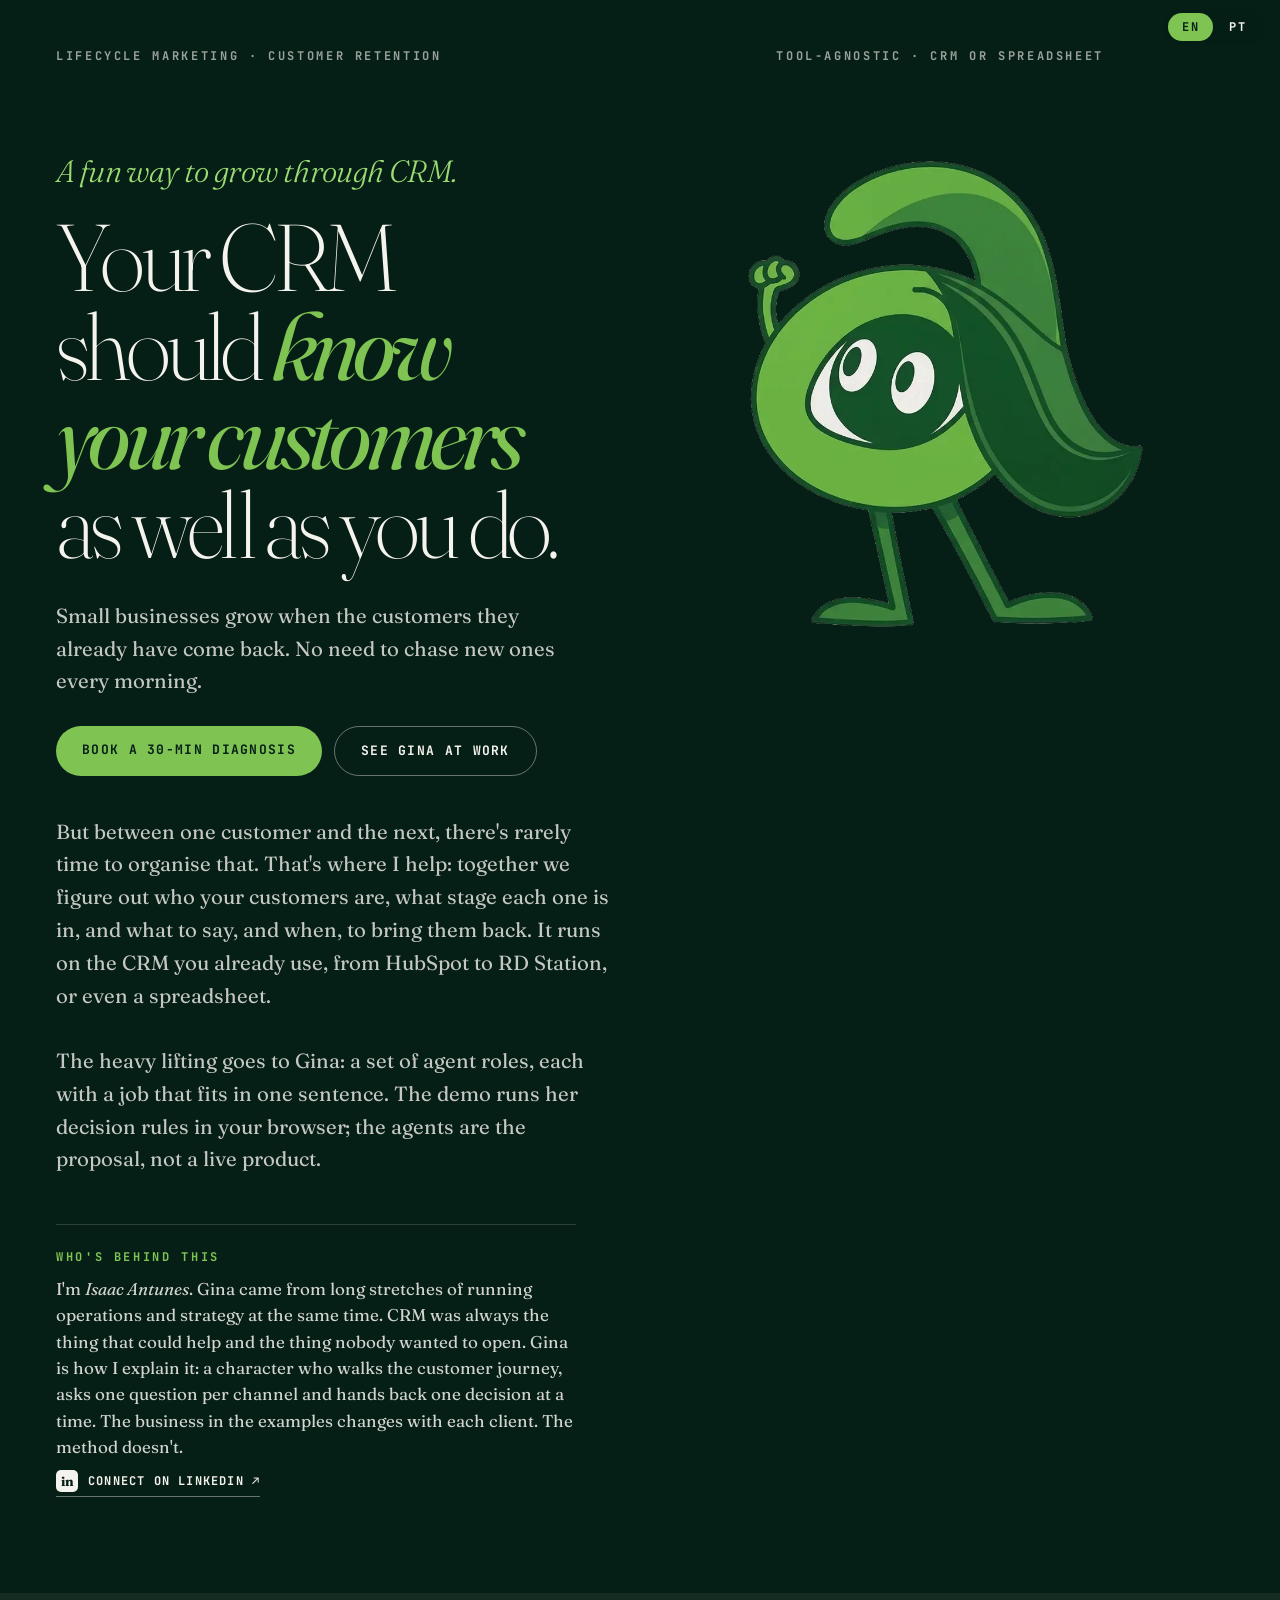
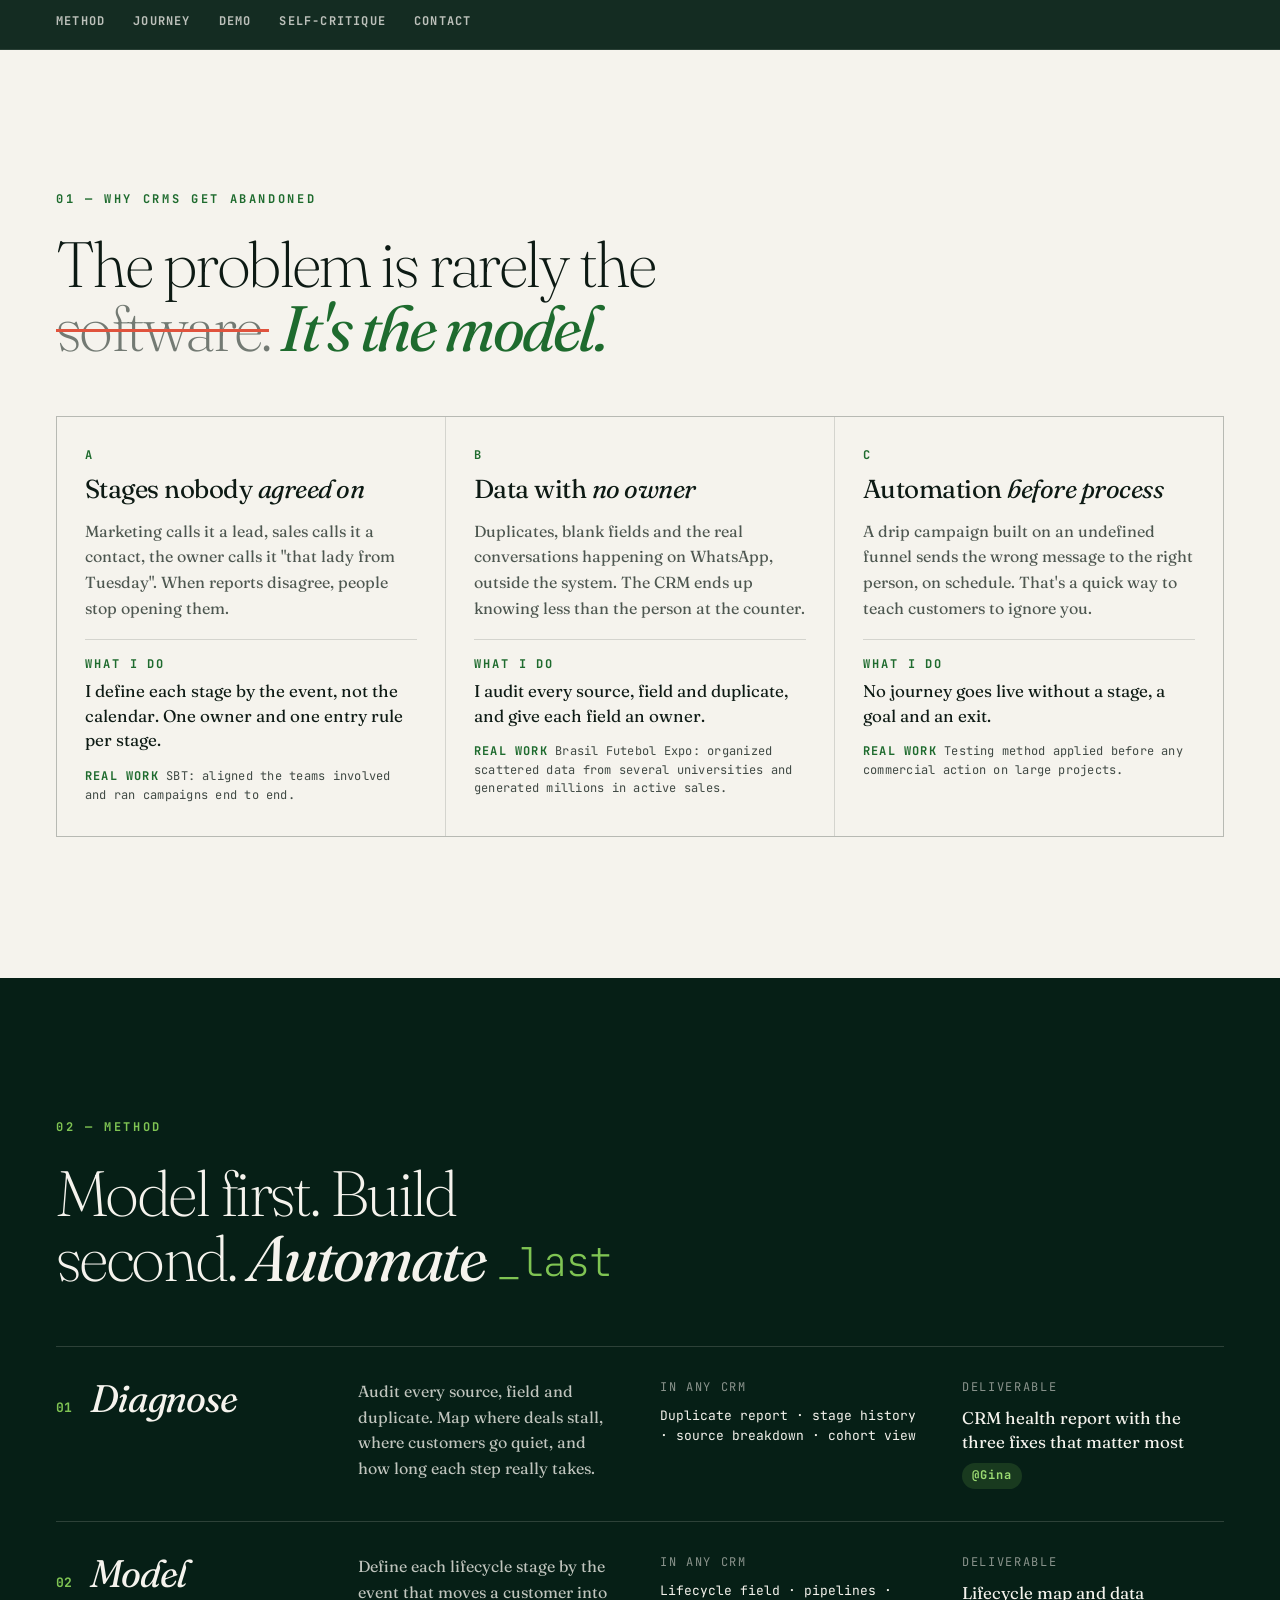
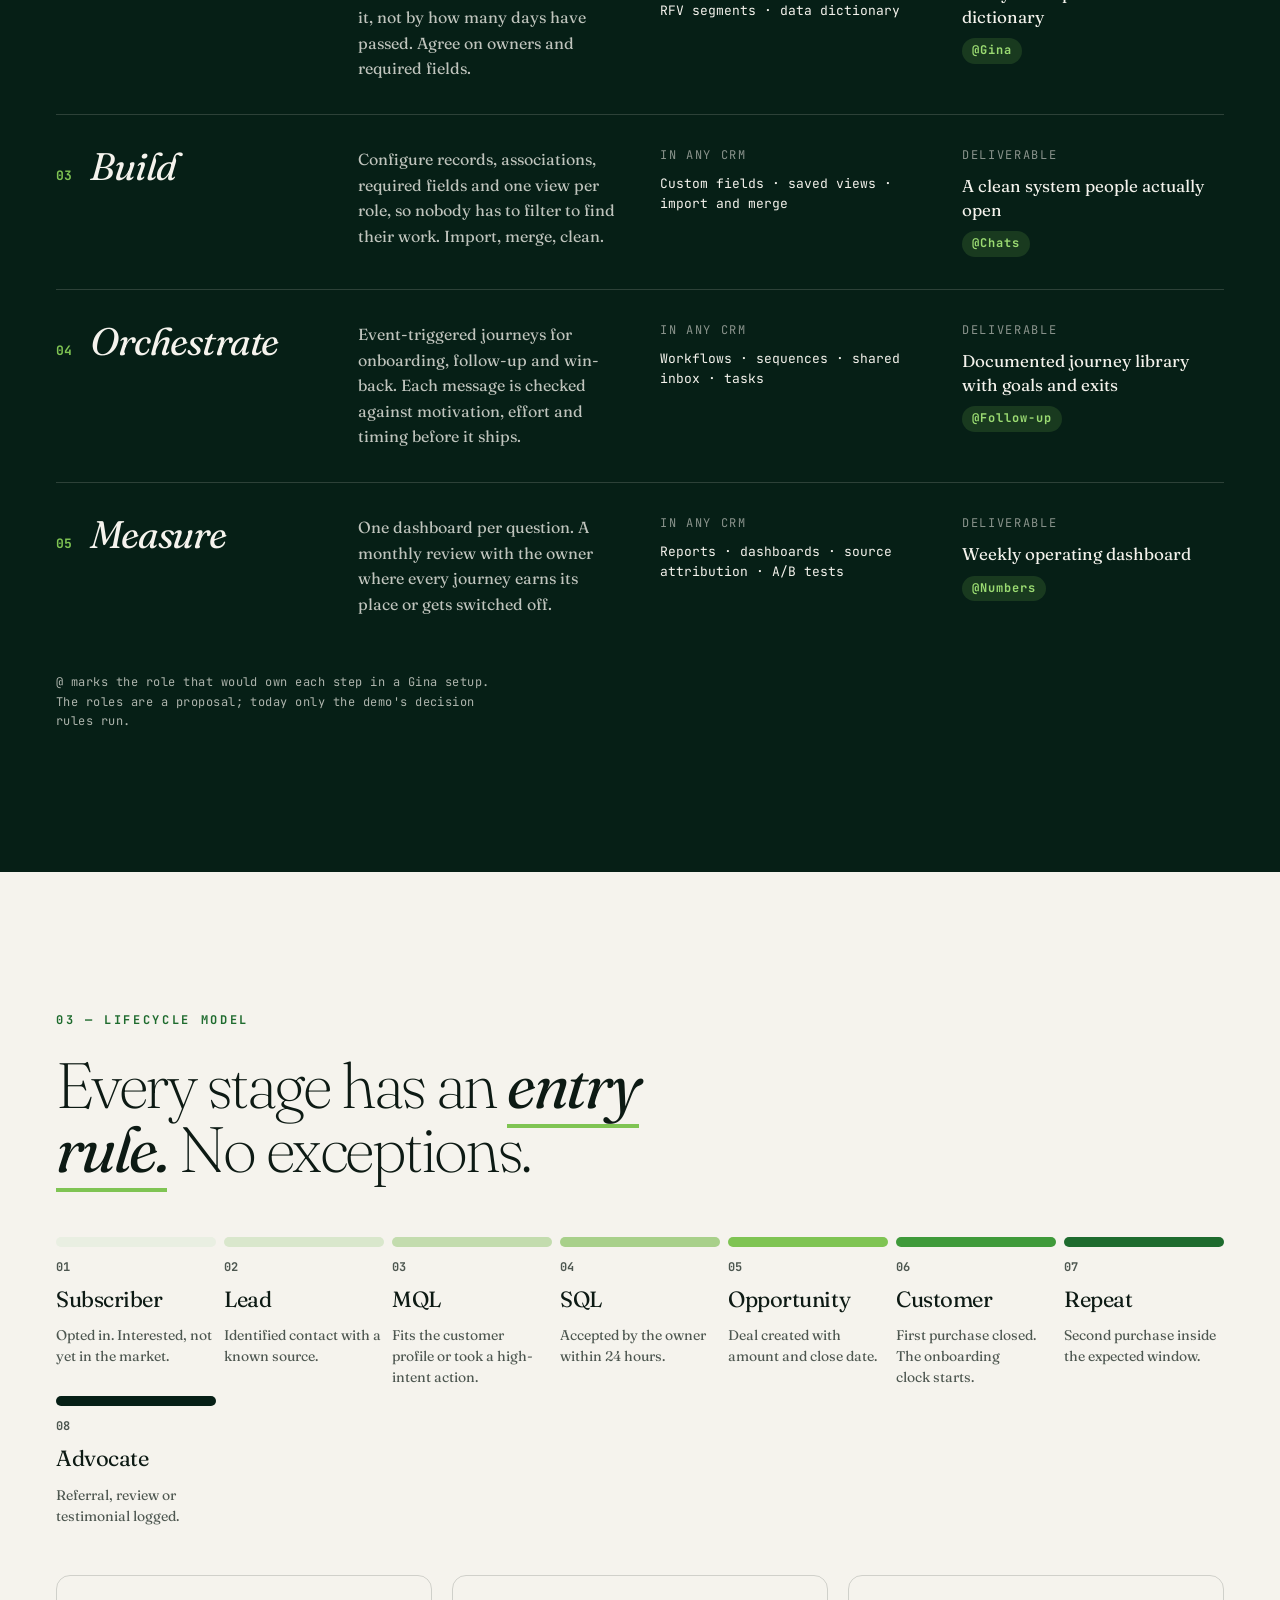
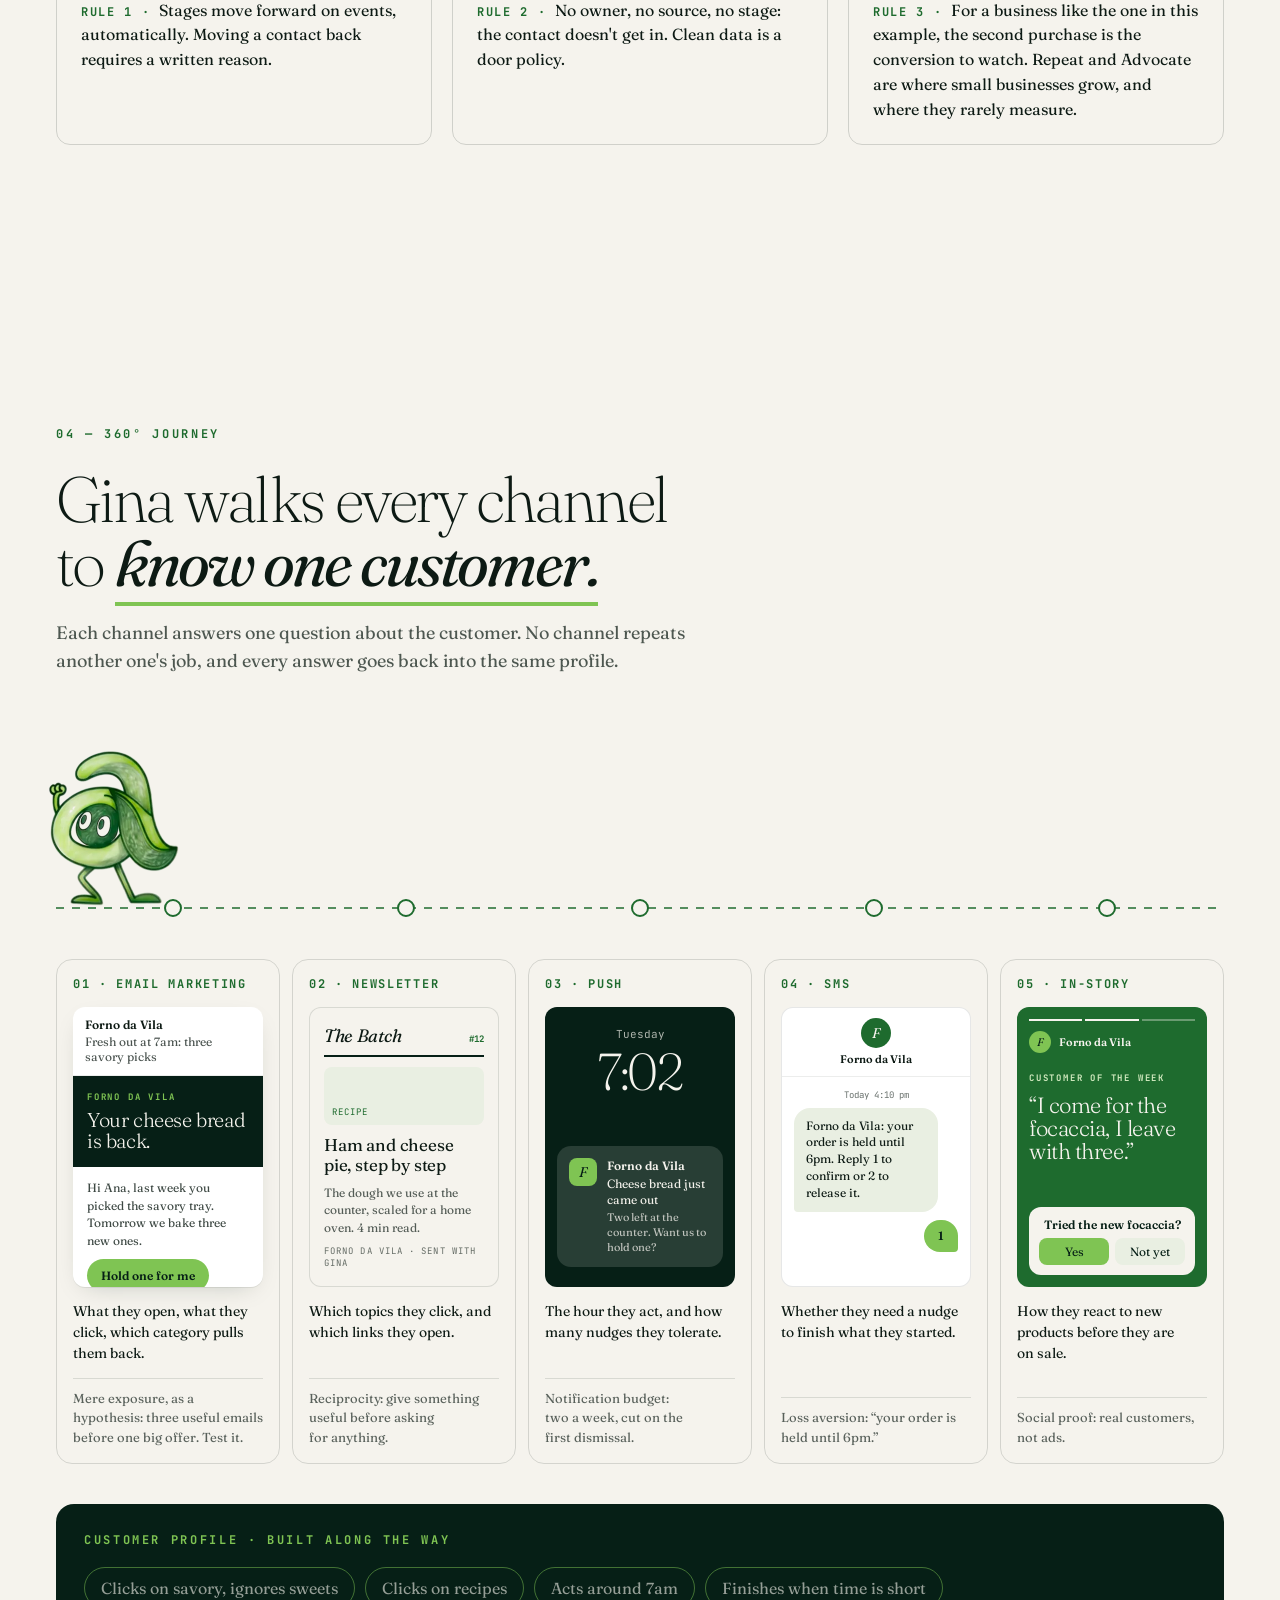
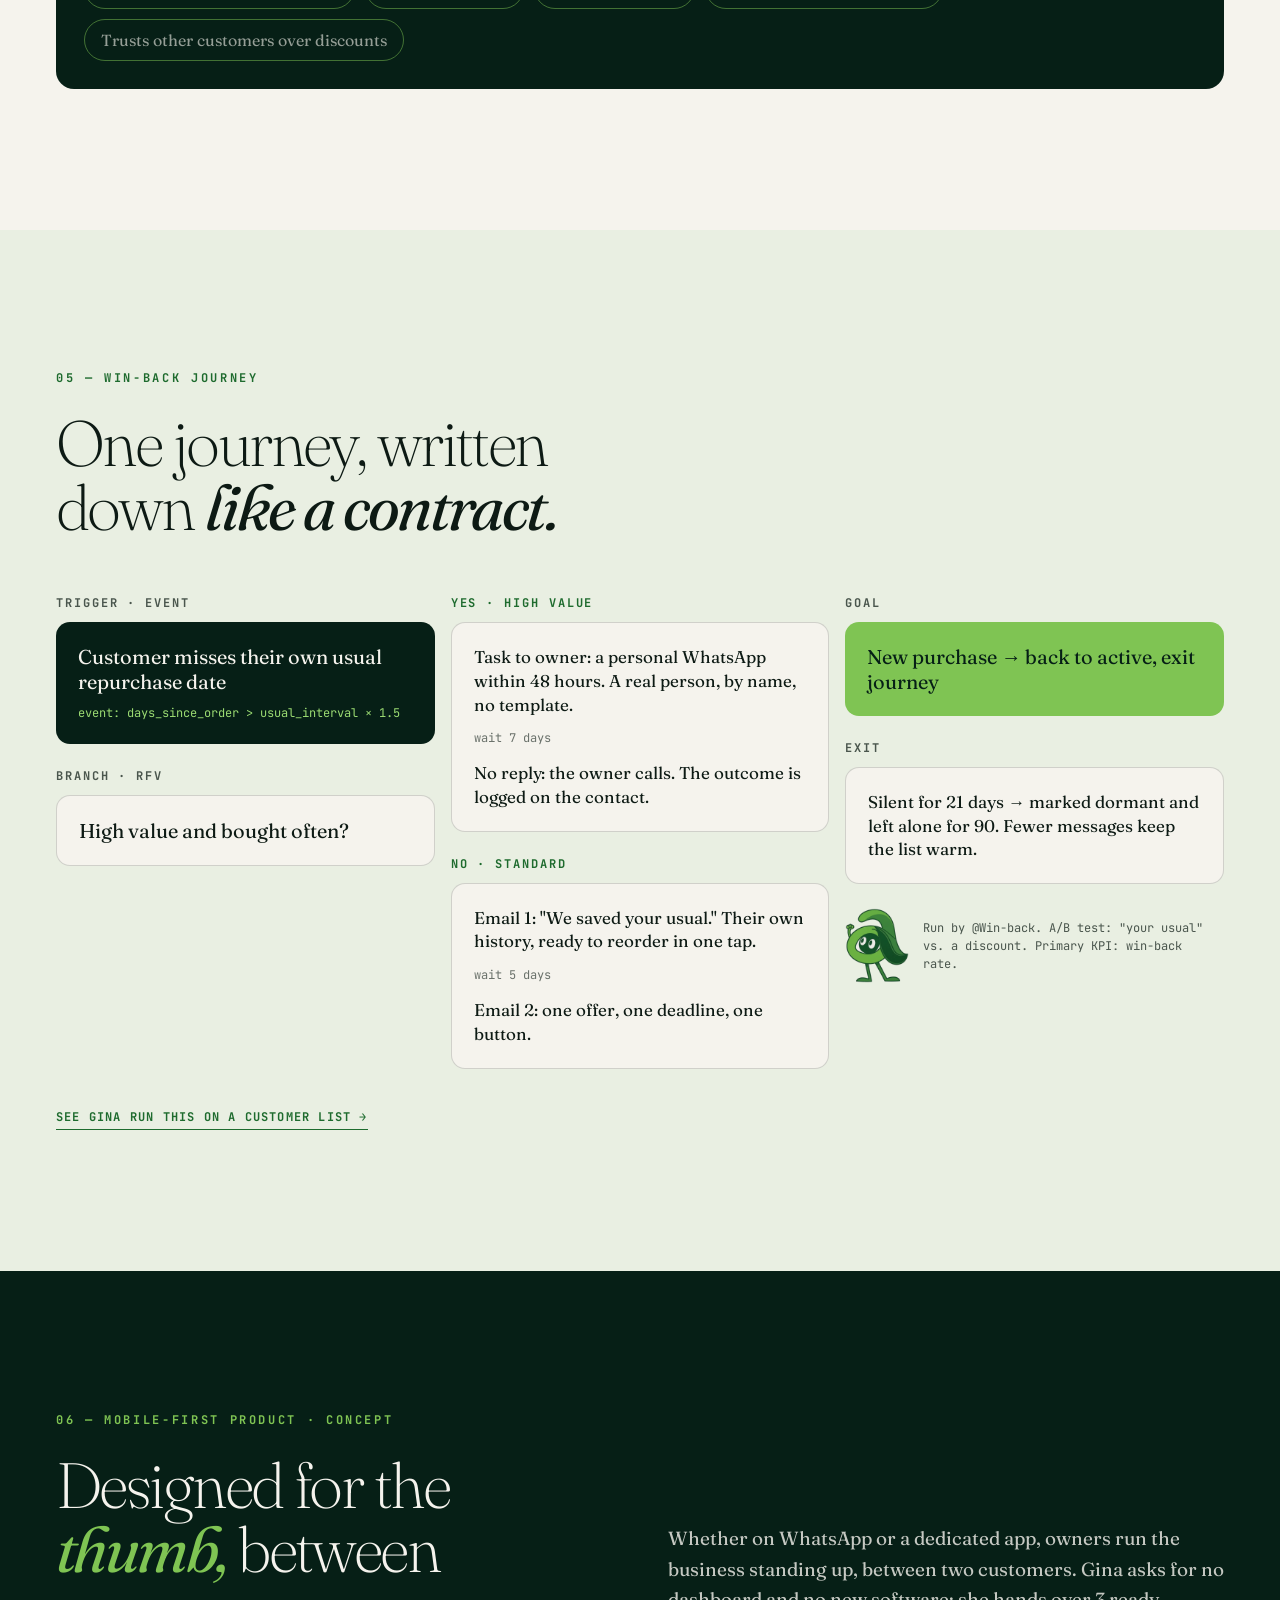
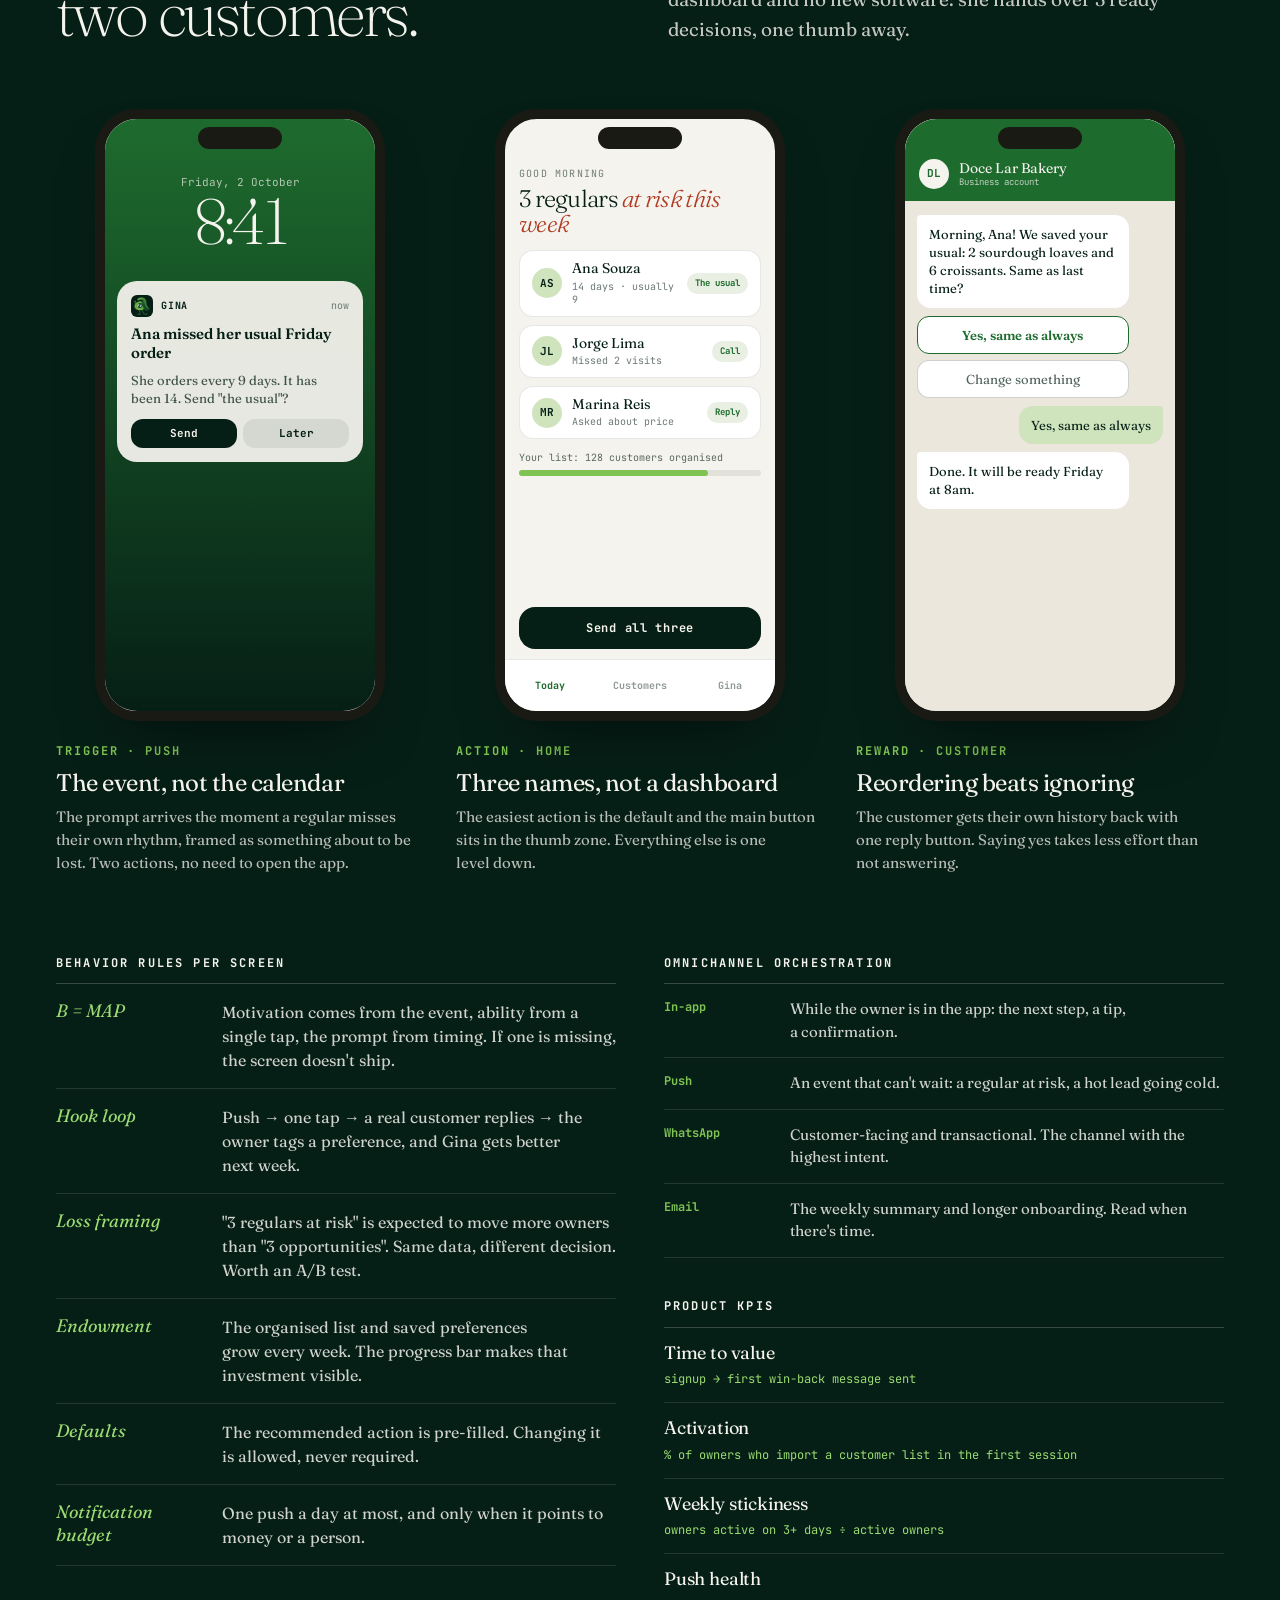
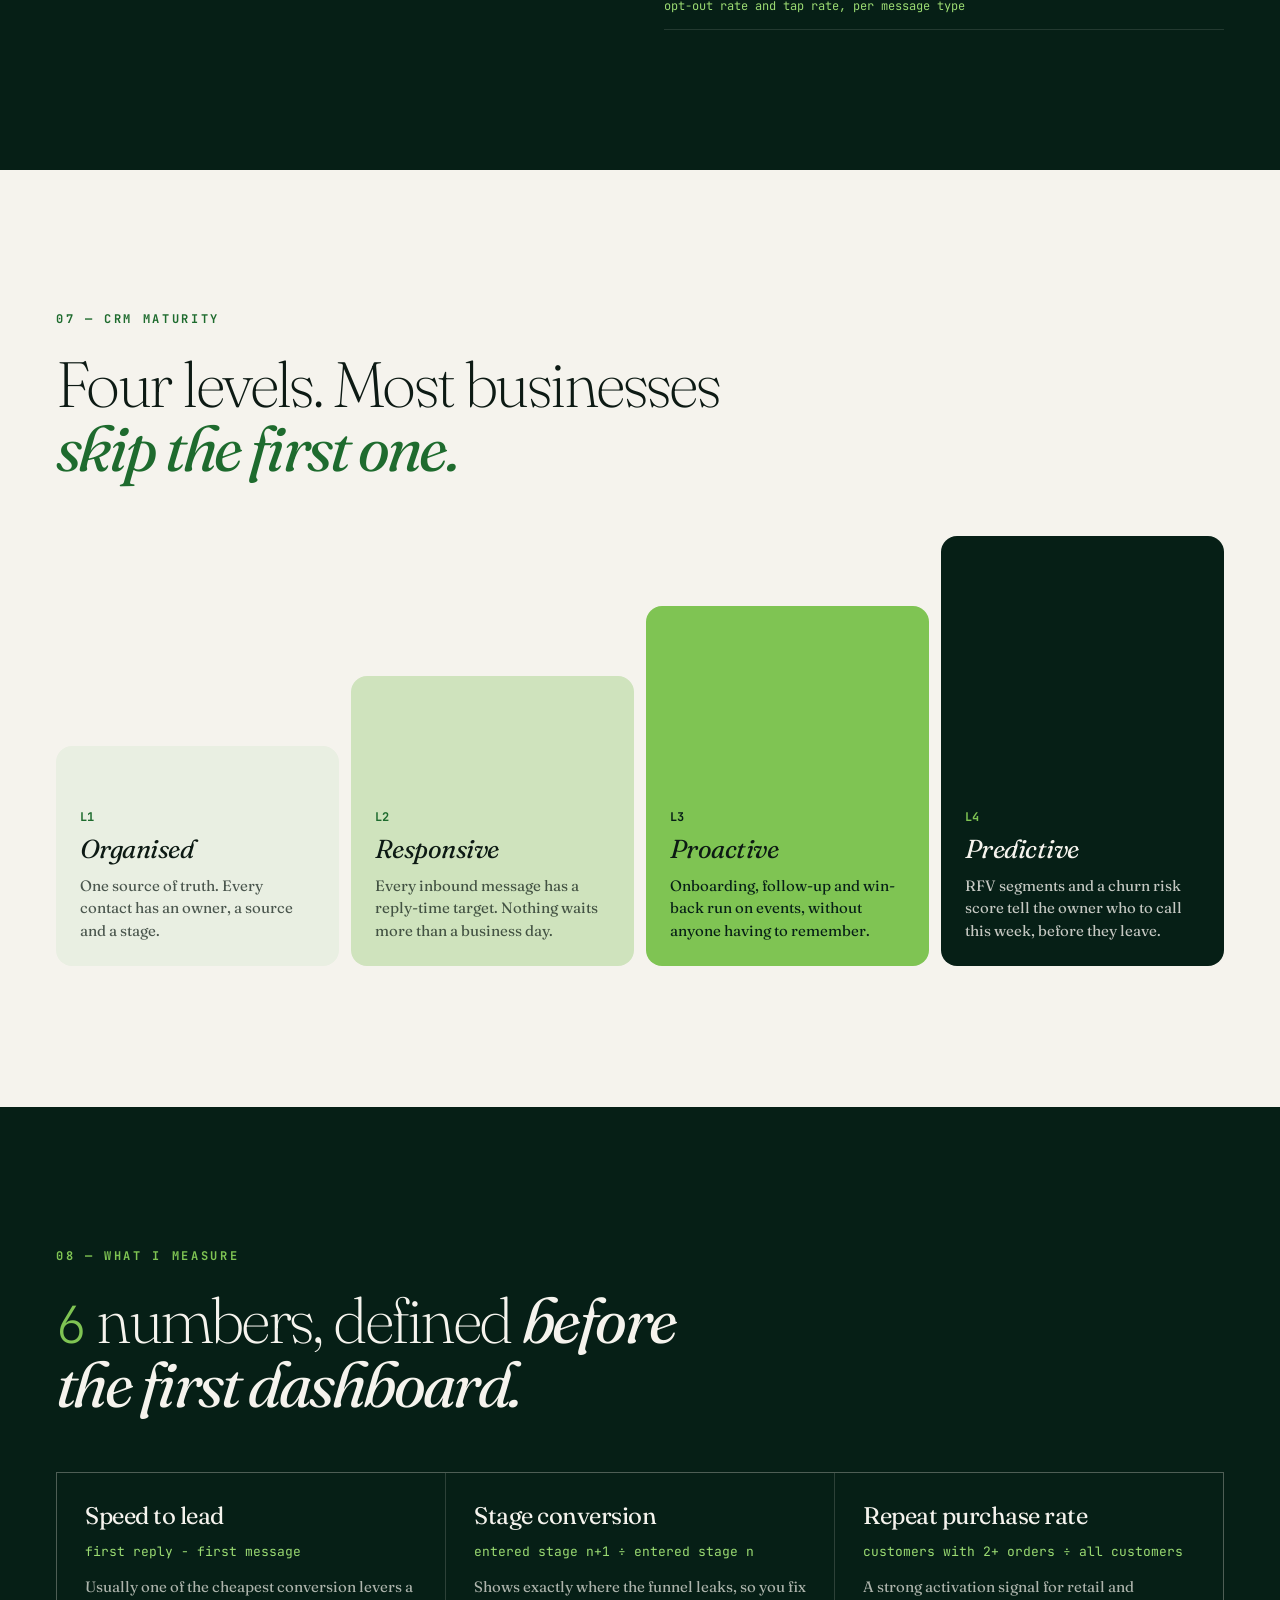
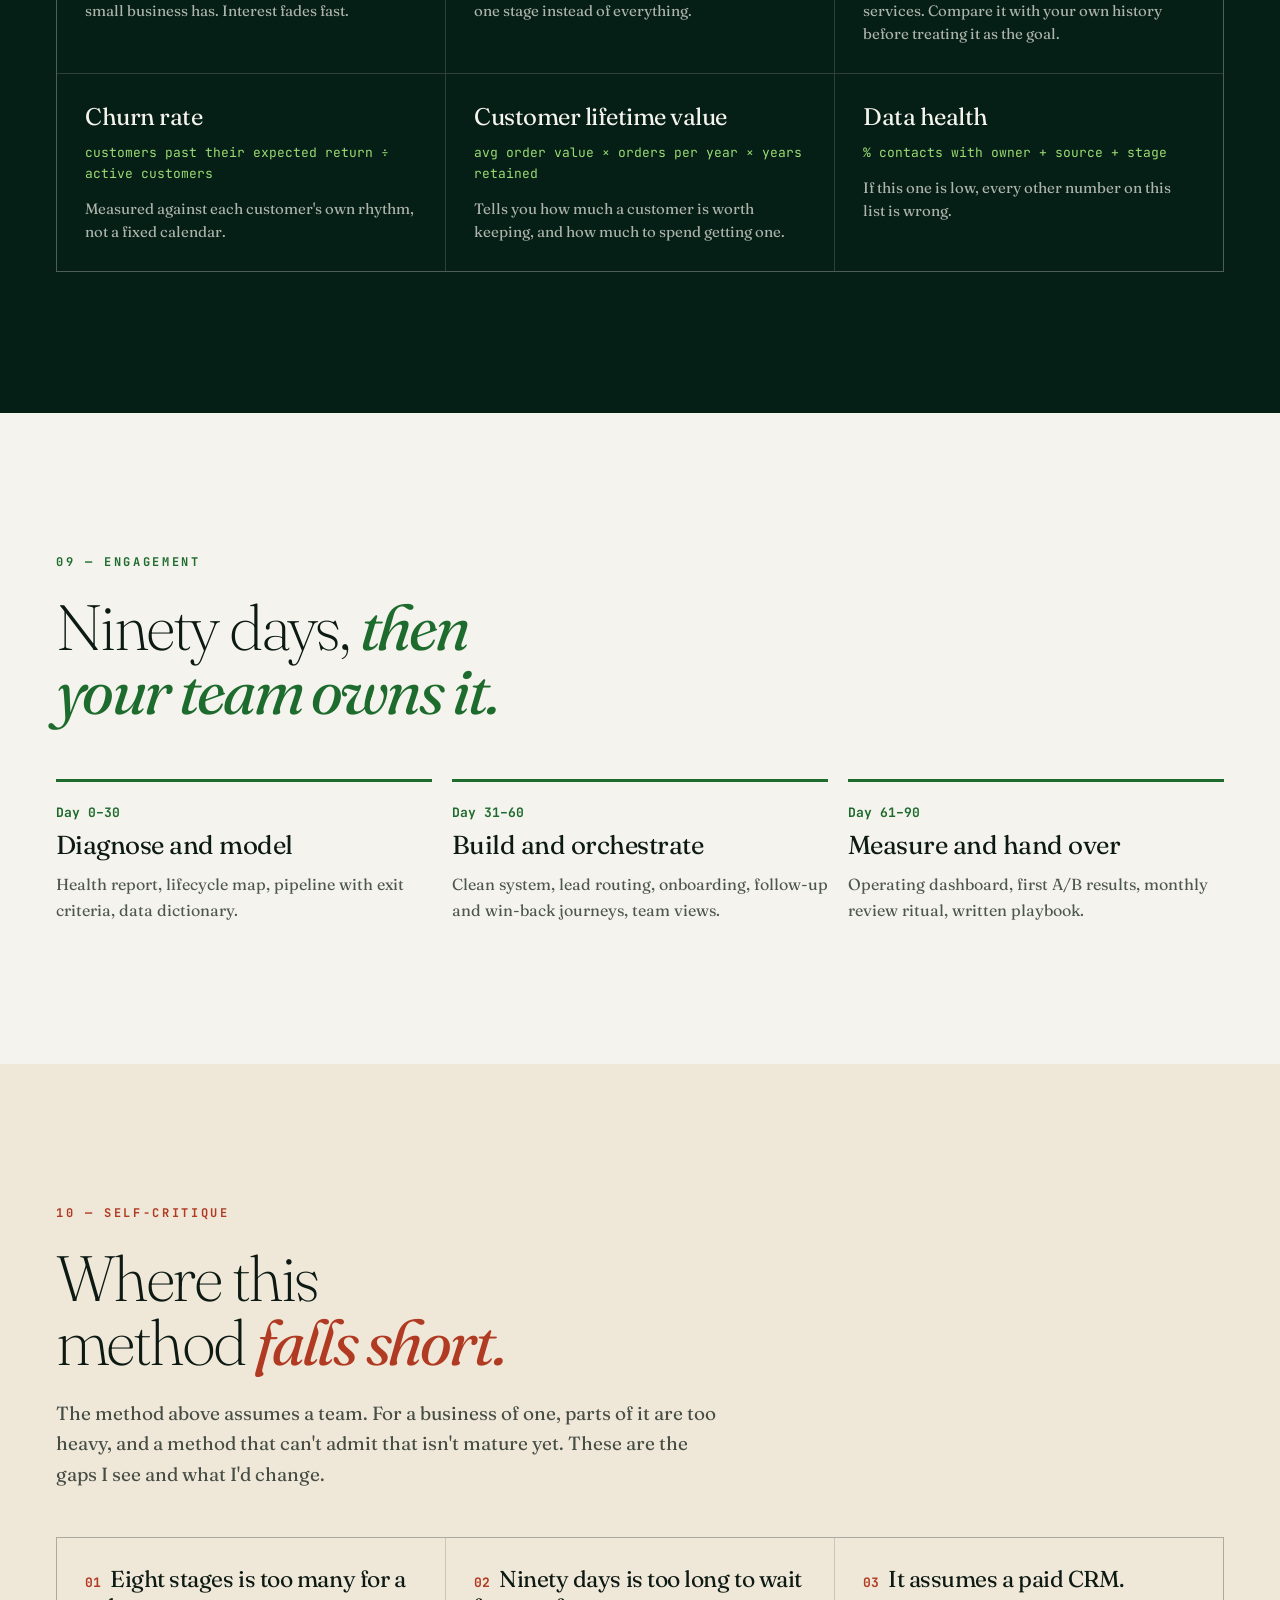
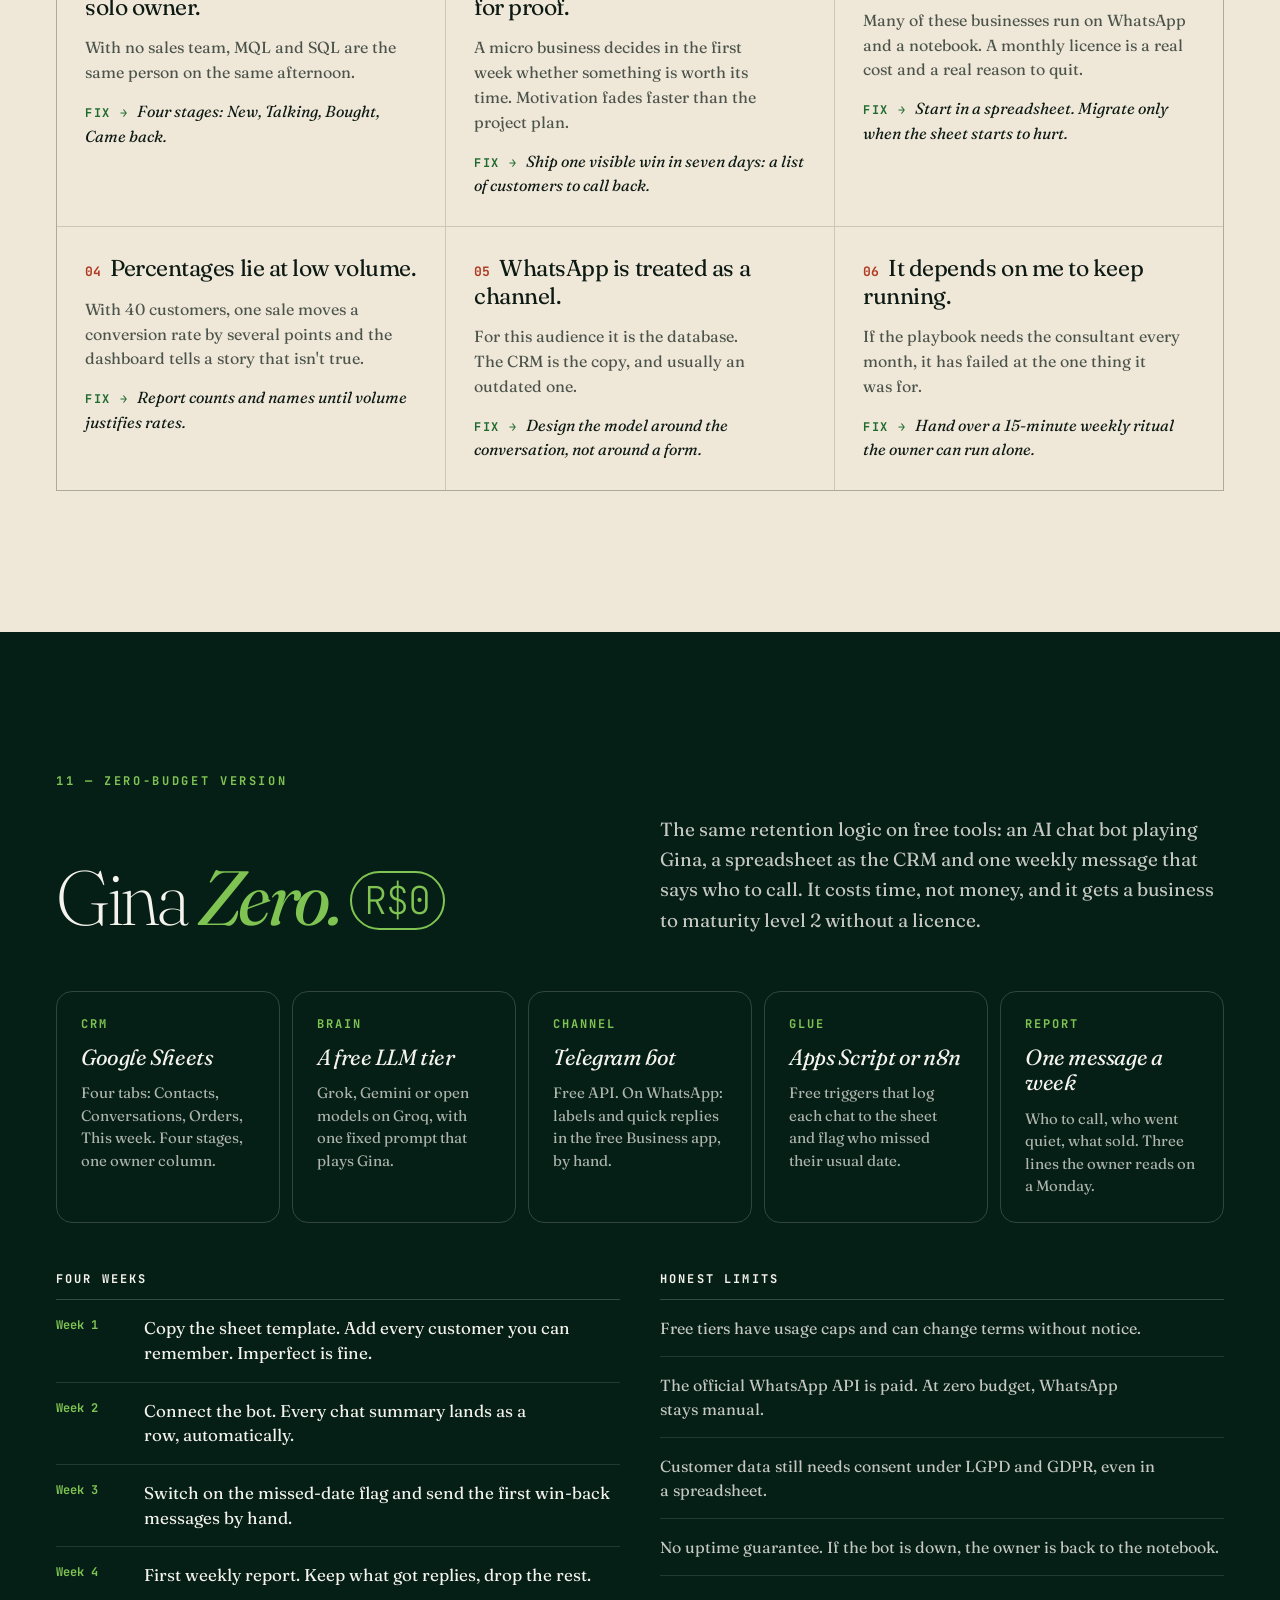
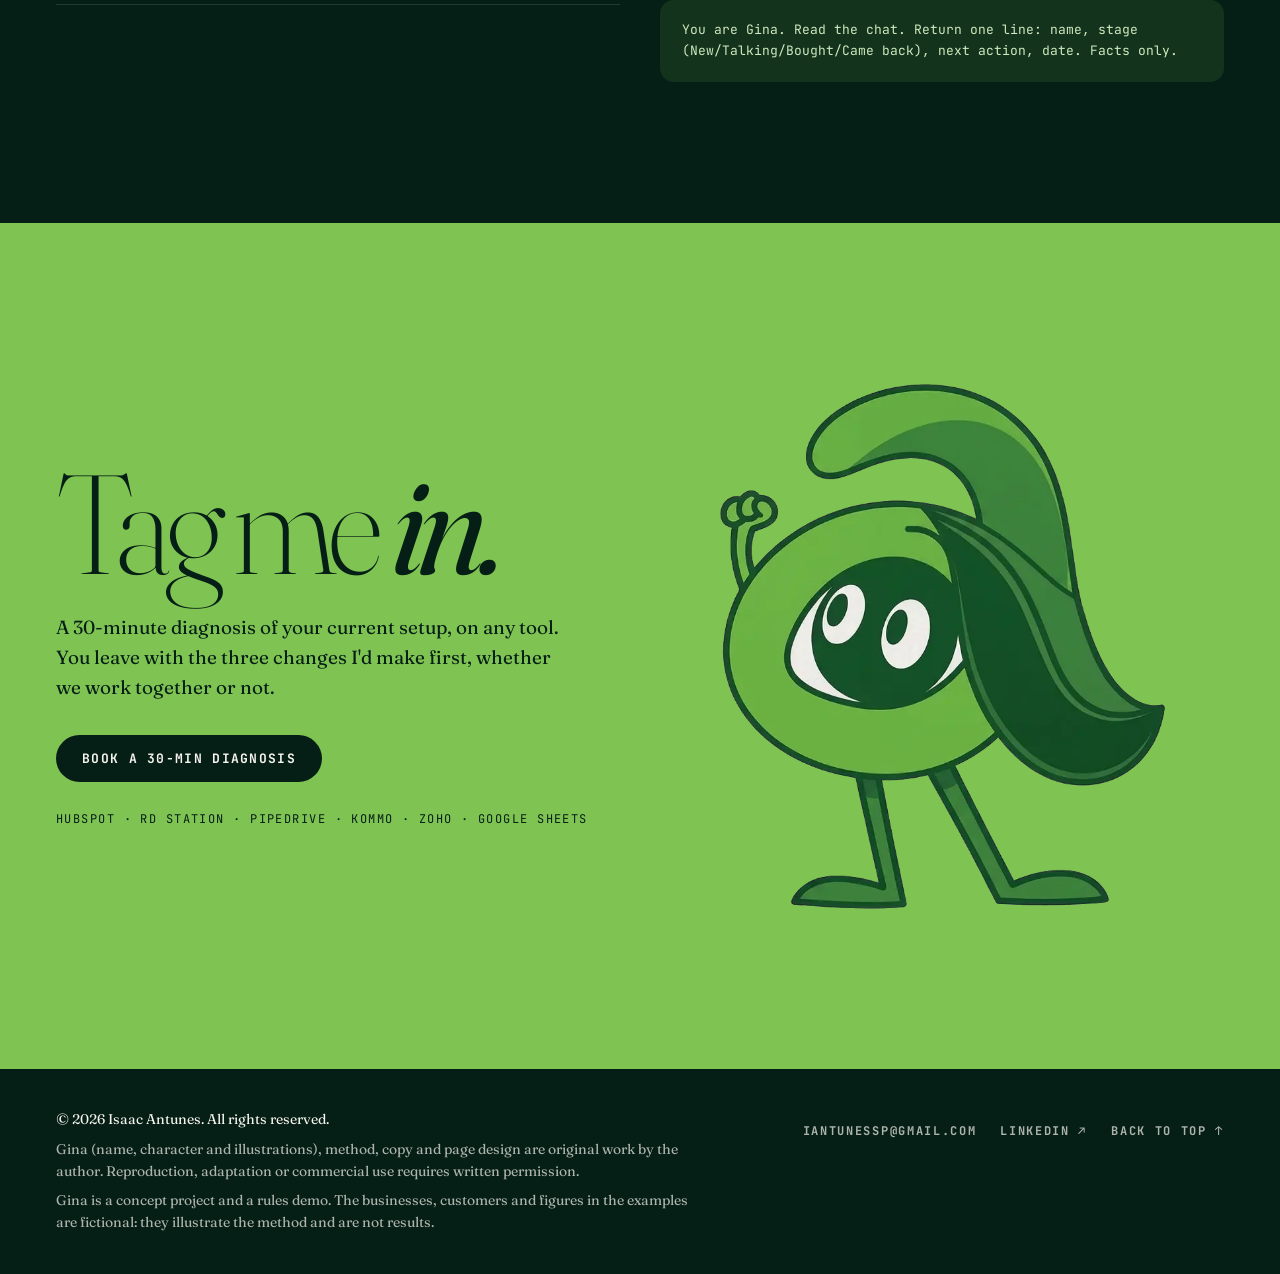
==== commit 7fa94661: "Problem cards: what I do and where I did it for real Each of the three problems now ends with one li" ====
--- a/index.html
+++ b/index.html
@@ -90,16 +90,22 @@
       <span class="break__k">A</span>
       <h3 class="break__t">Stages nobody <span class="em">agreed on</span></h3>
       <p class="break__d">Marketing calls it a lead, sales calls it a contact, the owner calls it &quot;that lady from Tuesday&quot;. When reports disagree, people stop opening them.</p>
+      <p class="break__fix"><span class="label">What I do</span>I define each stage by the event, not the calendar. One owner and one entry rule per stage.</p>
+      <p class="break__proof"><b>Real work</b> SBT: aligned the teams involved and ran campaigns end to end.</p>
     </article>
     <article class="break">
       <span class="break__k">B</span>
       <h3 class="break__t">Data with <span class="em">no owner</span></h3>
       <p class="break__d">Duplicates, blank fields and the real conversations happening on WhatsApp, outside the system. The CRM ends up knowing less than the person at the counter.</p>
+      <p class="break__fix"><span class="label">What I do</span>I audit every source, field and duplicate, and give each field an owner.</p>
+      <p class="break__proof"><b>Real work</b> Brasil Futebol Expo: organized scattered data from several universities and generated millions in active sales.</p>
     </article>
     <article class="break">
       <span class="break__k">C</span>
       <h3 class="break__t">Automation <span class="em">before process</span></h3>
       <p class="break__d">A drip campaign built on an undefined funnel sends the wrong message to the right person, on schedule. That's a quick way to teach customers to ignore you.</p>
+      <p class="break__fix"><span class="label">What I do</span>No journey goes live without a stage, a goal and an exit.</p>
+      <p class="break__proof"><b>Real work</b> Testing method applied before any commercial action on large projects.</p>
     </article>
   </div>
 </section>
--- a/css/styles.css
+++ b/css/styles.css
@@ -293,6 +293,11 @@
 .break__k { font: 700 12px/1 var(--mono); color: var(--green); }
 .break__t { font-size: 26px; line-height: 1.15; letter-spacing: -.02em; }
 .break__d { font-size: 16px; line-height: 1.6; color: var(--muted); text-wrap: pretty; }
+/* The answer to the problem, then where it was done for real (not the fictional bakery). */
+.break__fix { margin-top: 4px; padding-top: 16px; border-top: 1px solid var(--line); display: flex; flex-direction: column; gap: 6px; font-size: 17px; line-height: 1.45; text-wrap: pretty; }
+.break__fix .label { color: var(--green); }
+.break__proof { font: 400 12px/1.55 var(--mono); letter-spacing: .02em; color: rgba(13, 26, 20, .78); text-wrap: pretty; }
+.break__proof b { color: var(--green); letter-spacing: .1em; text-transform: uppercase; }
 
 /* ── 02 Method ──────────────────────────────────────── */
 .title--narrow { max-width: 17ch; }
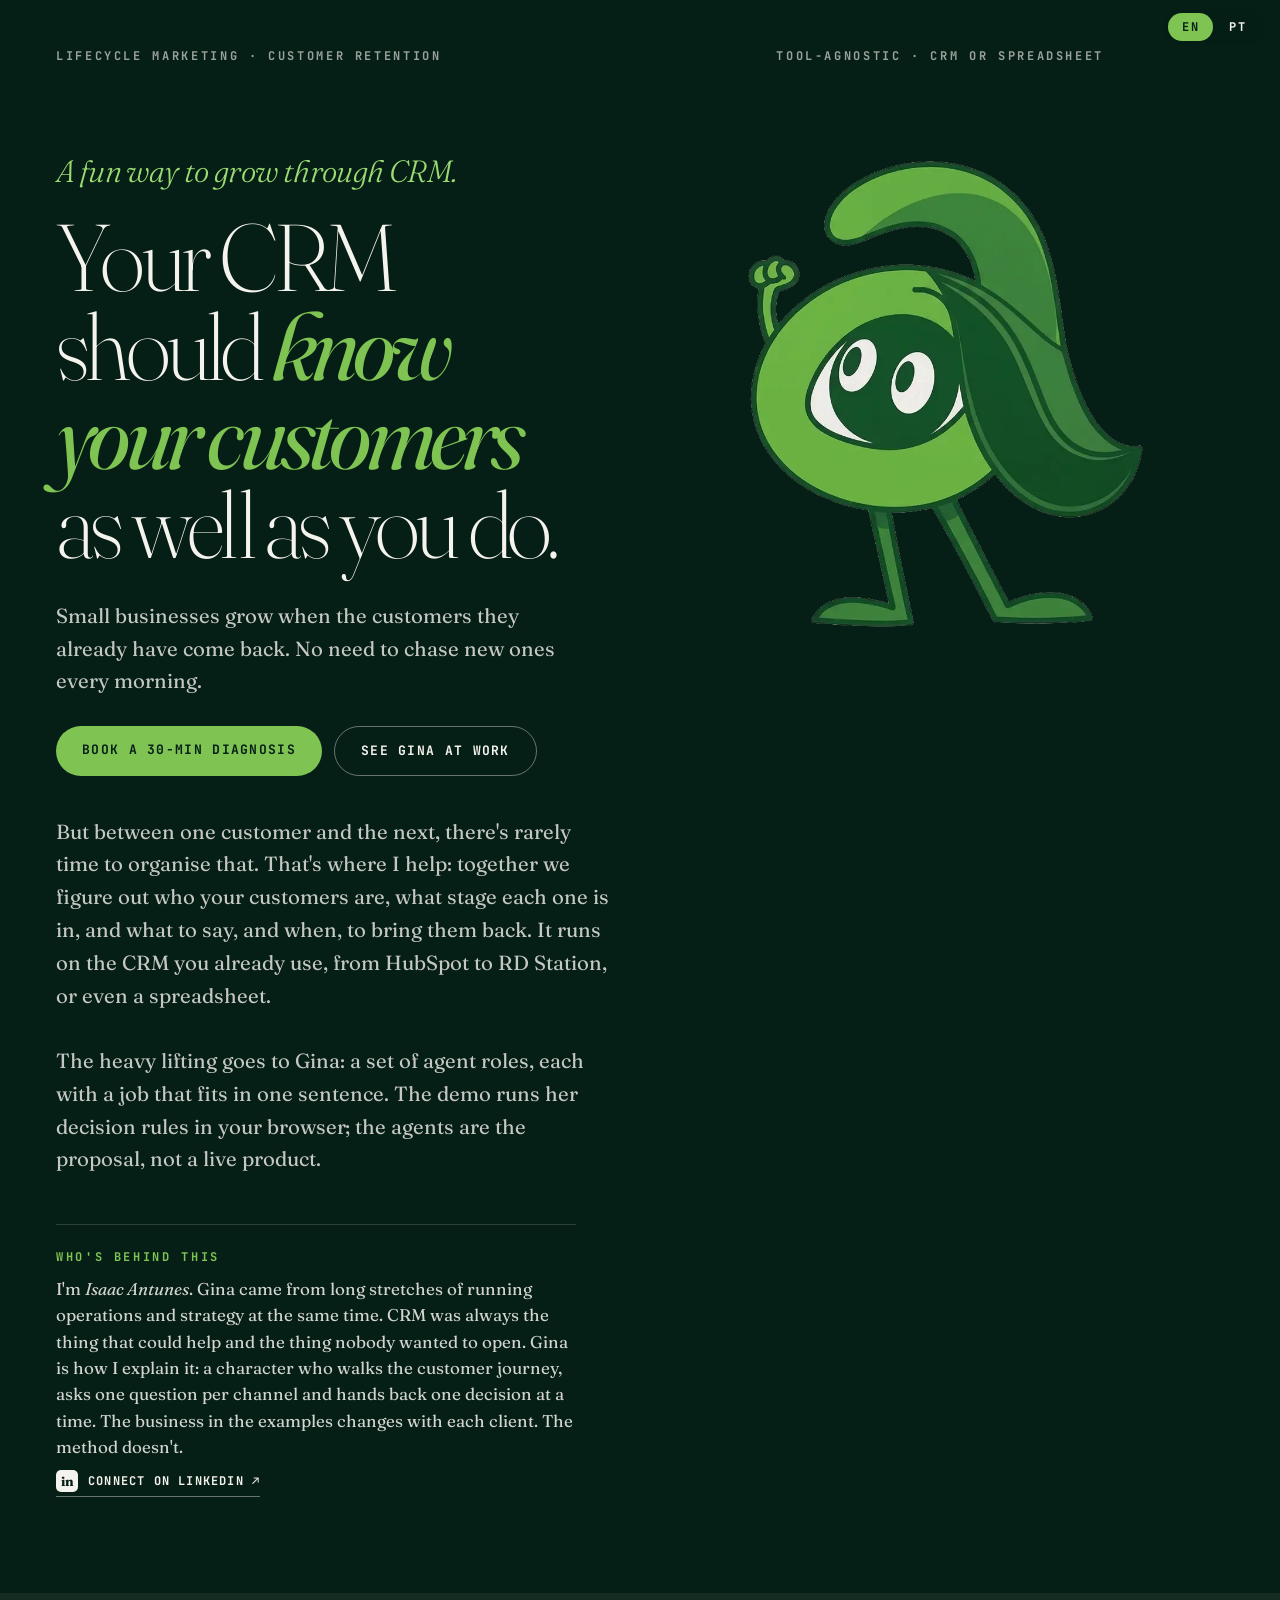
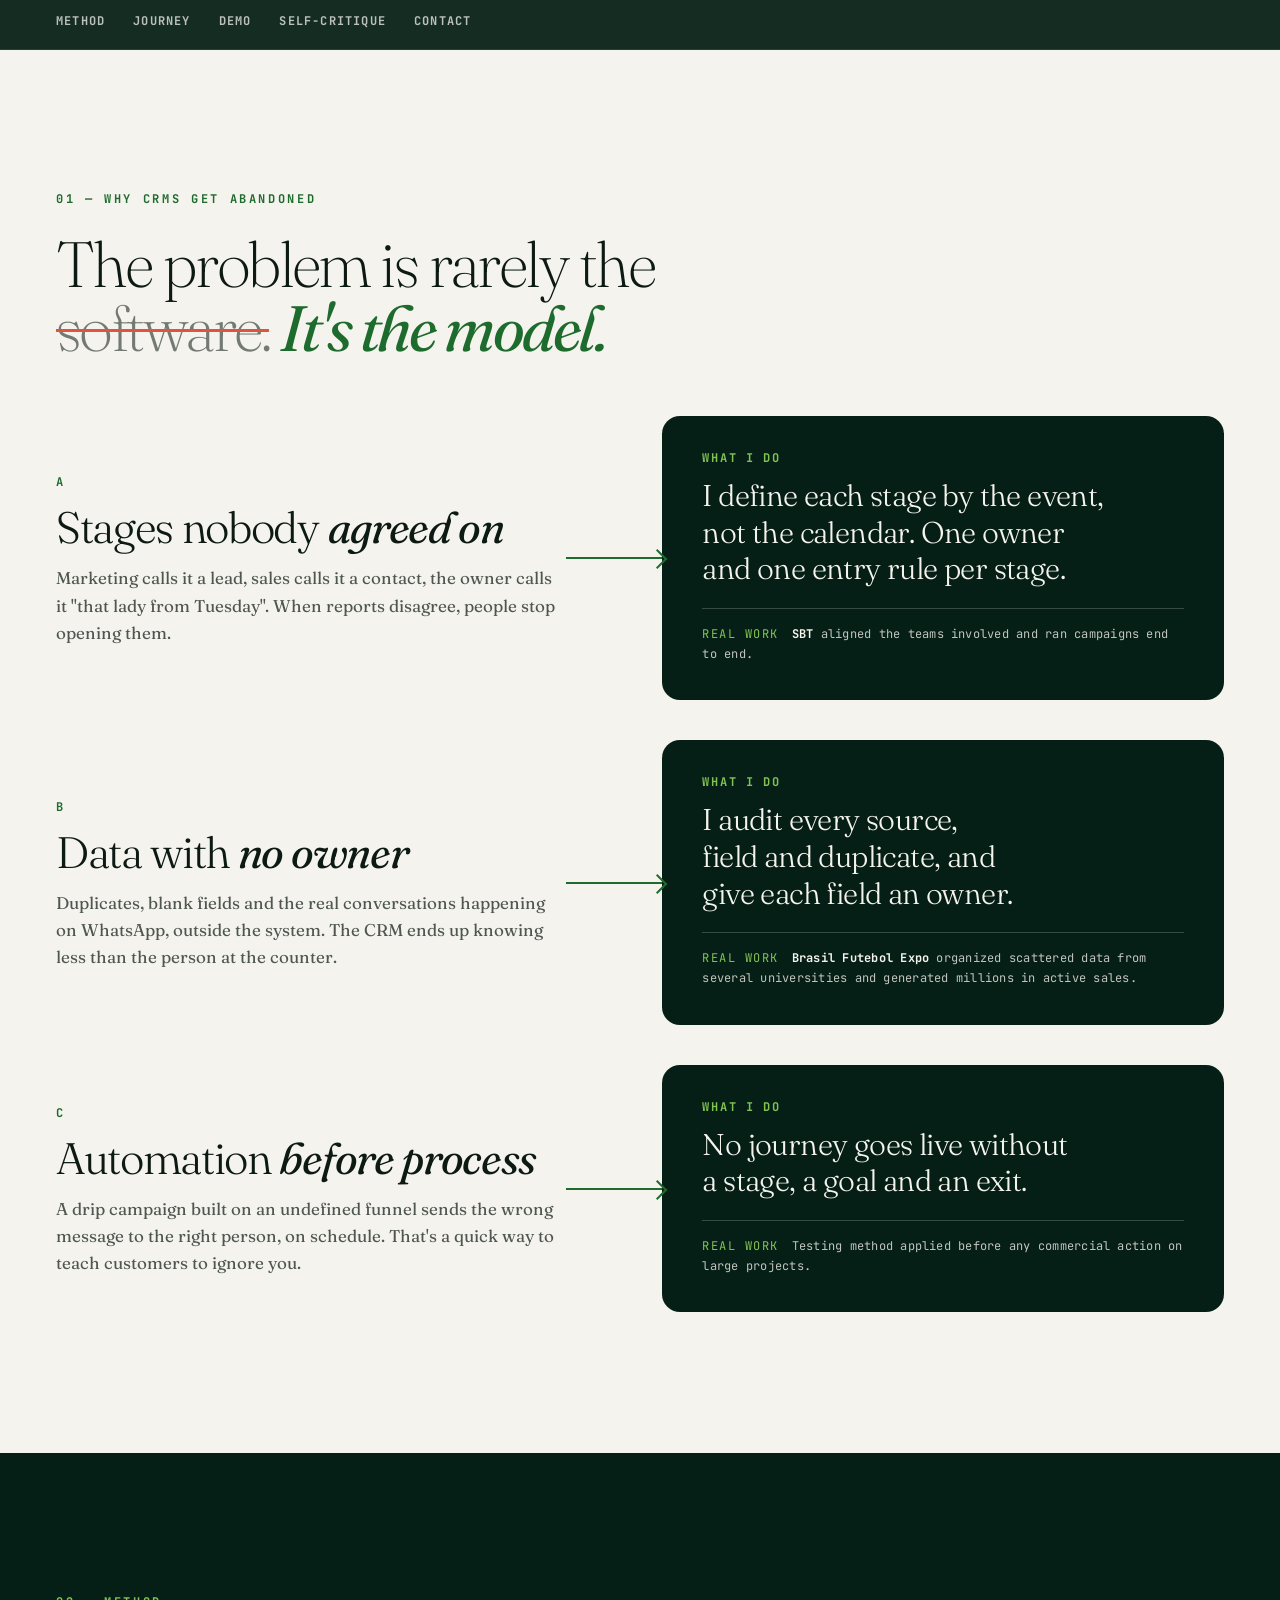
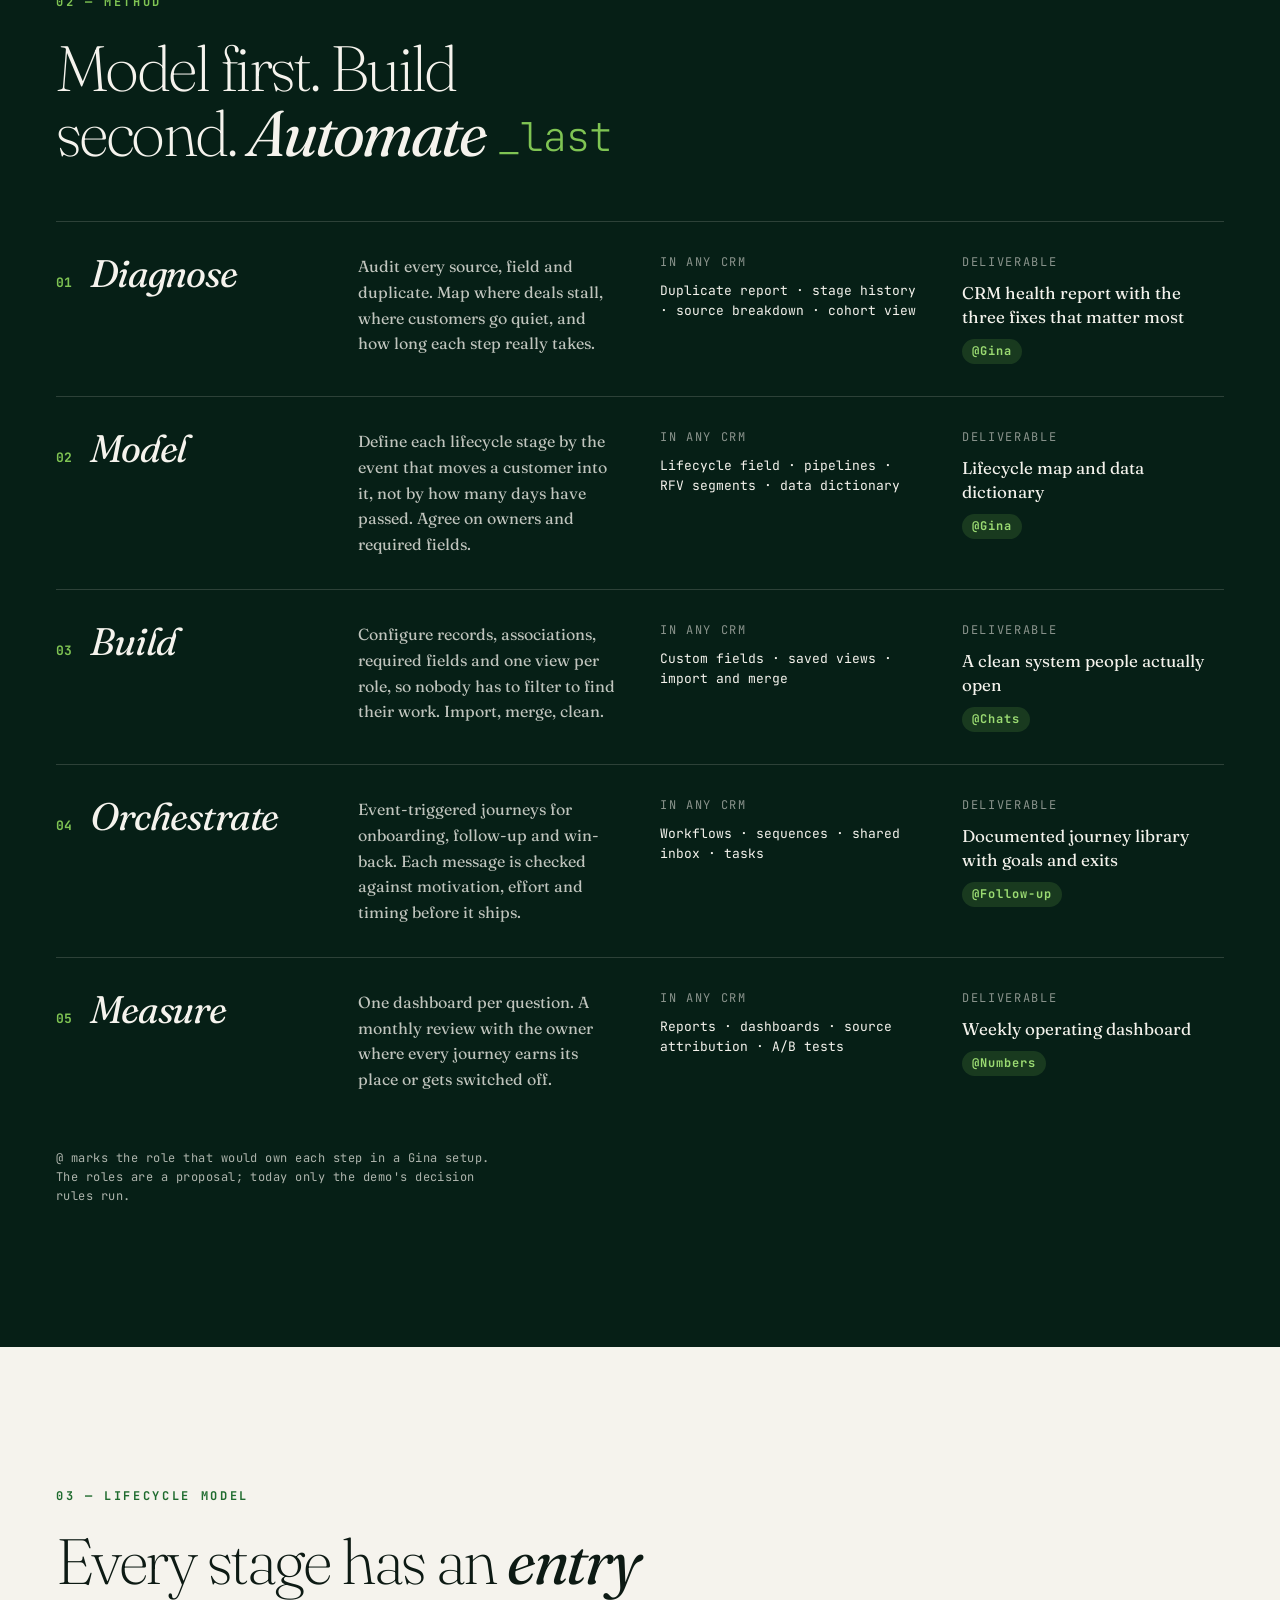
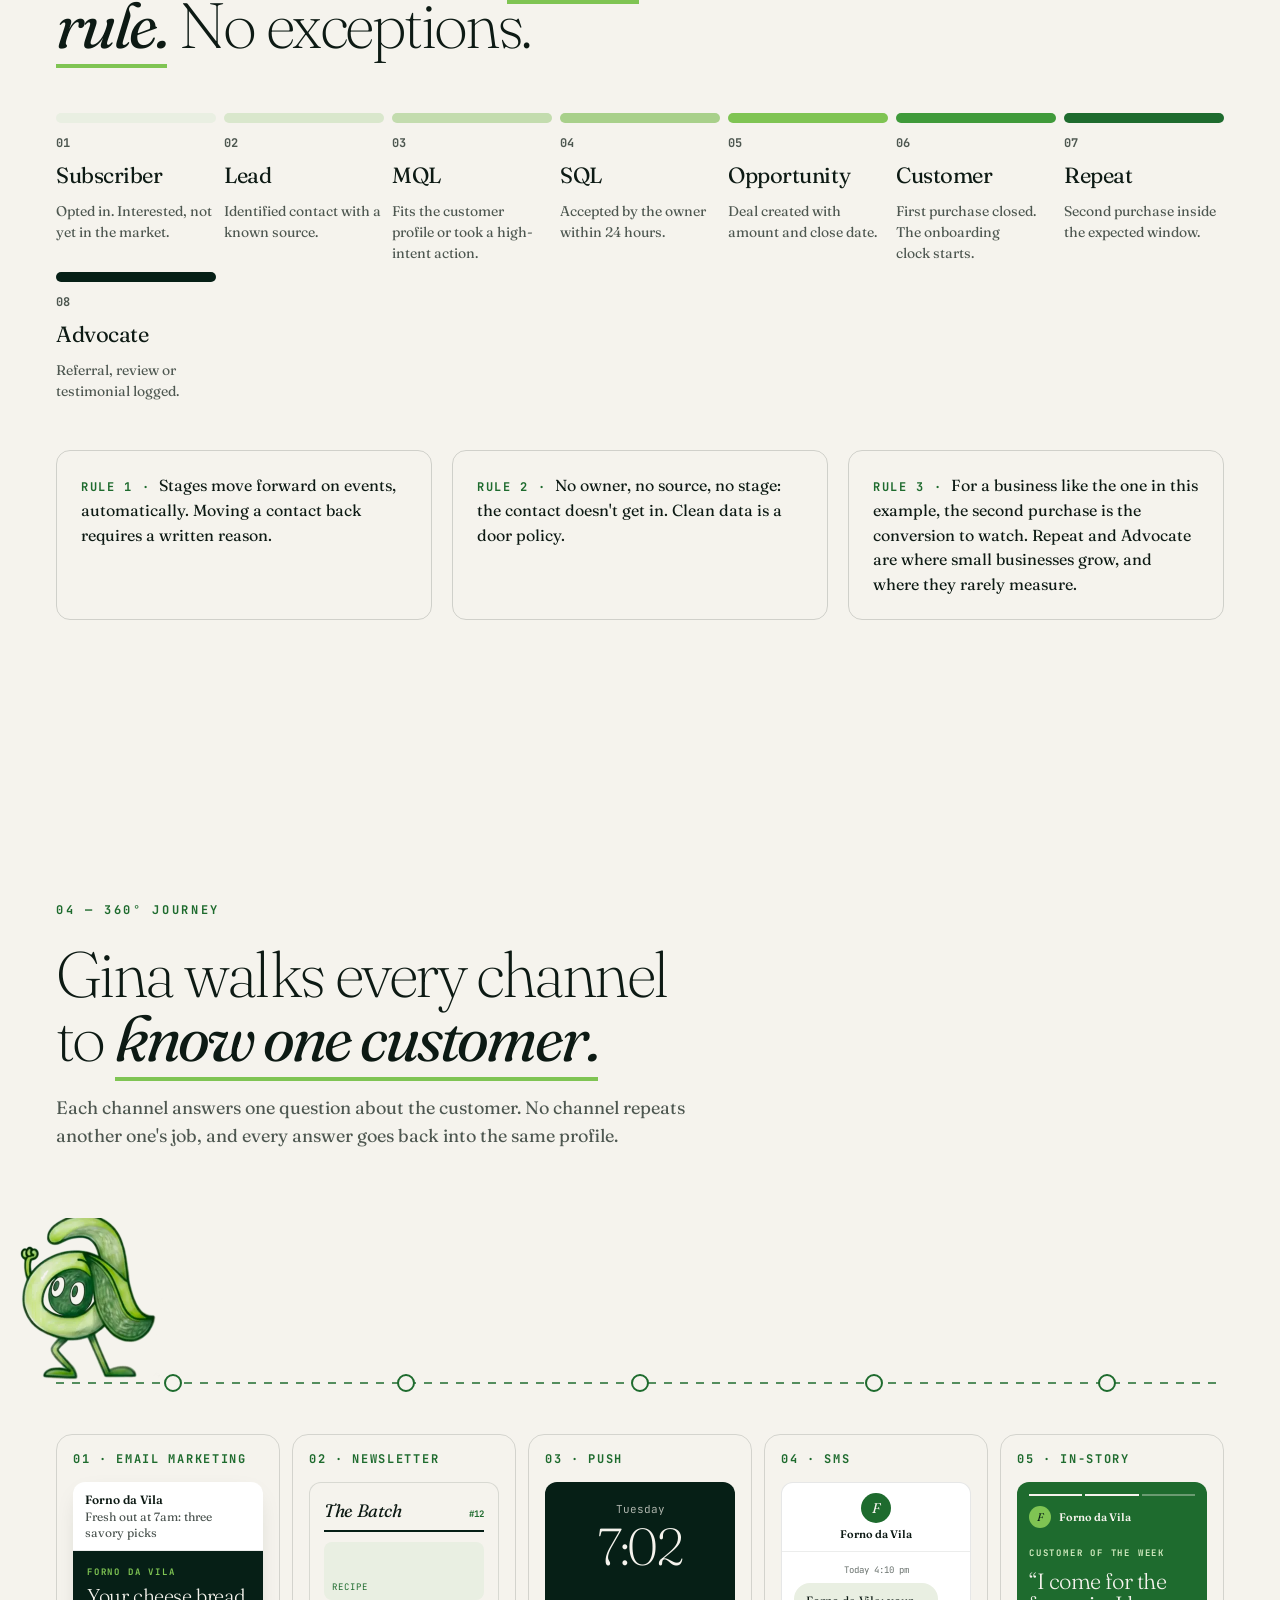
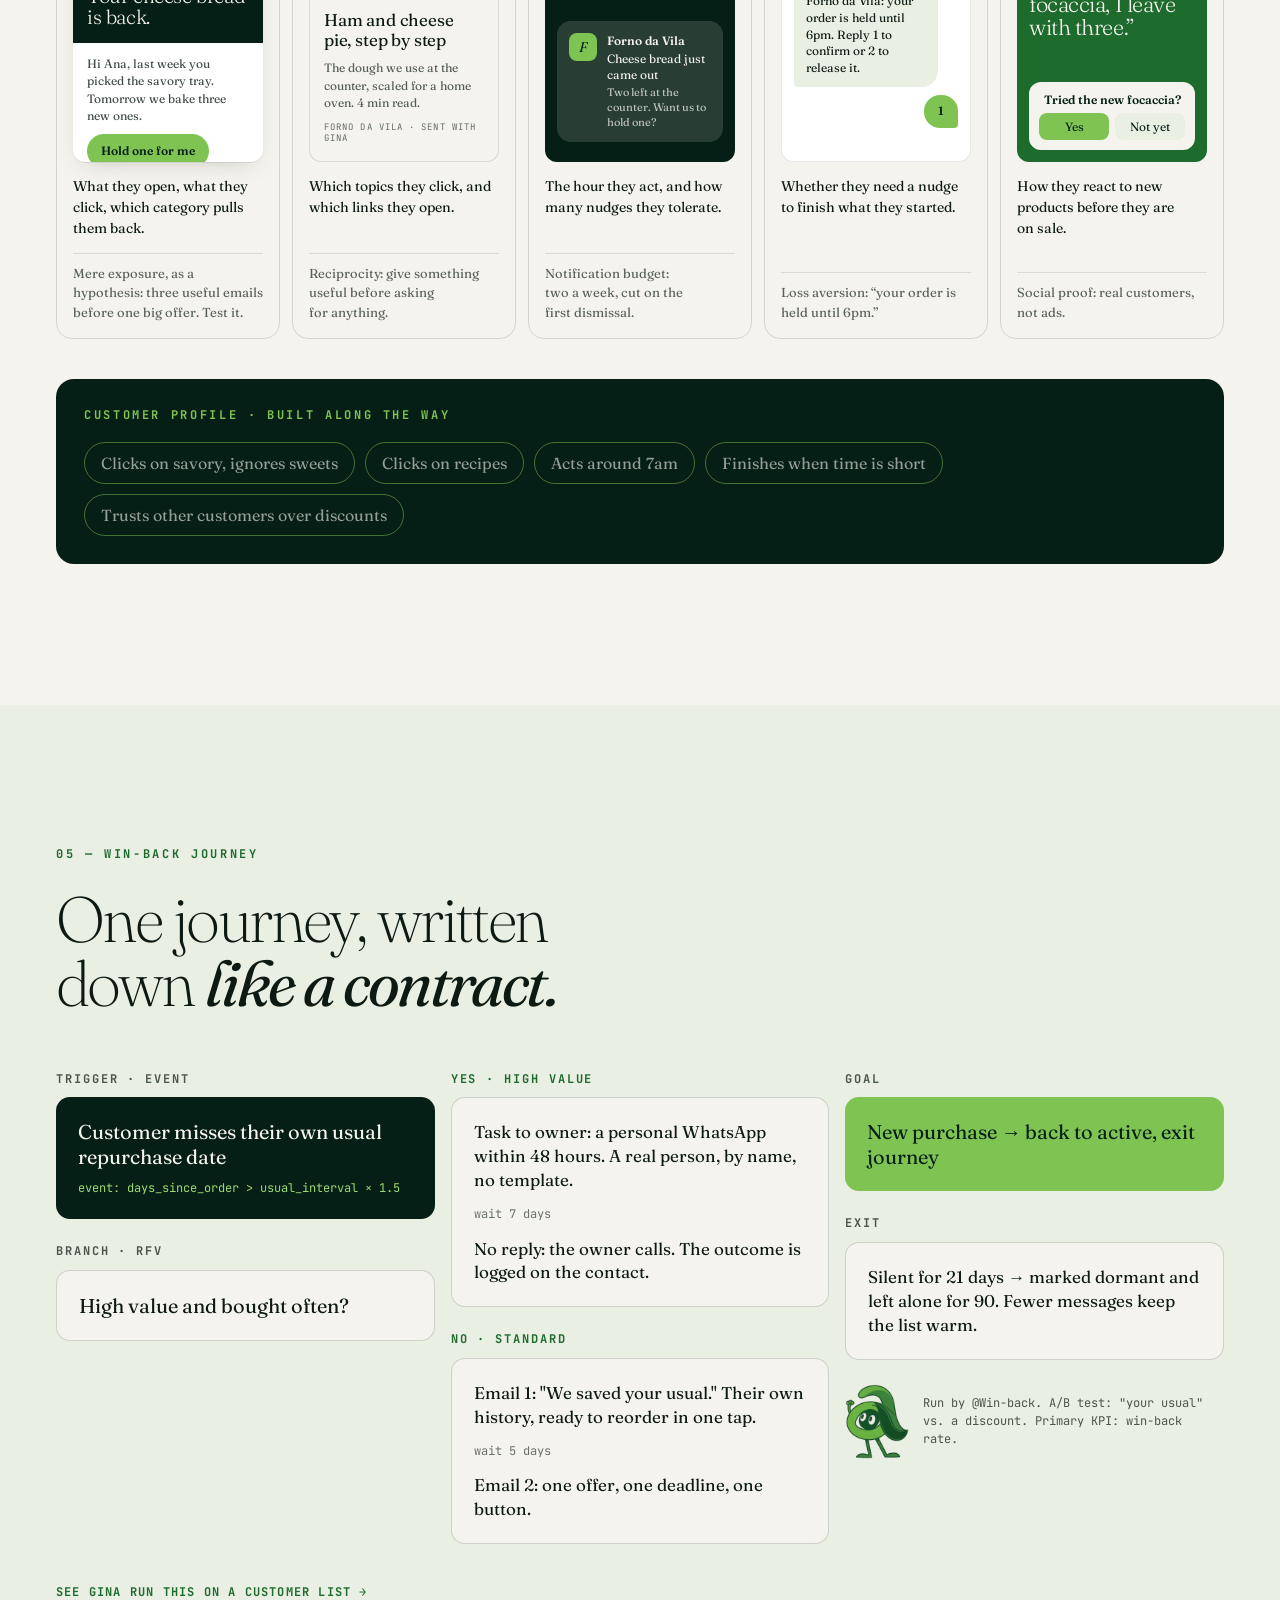
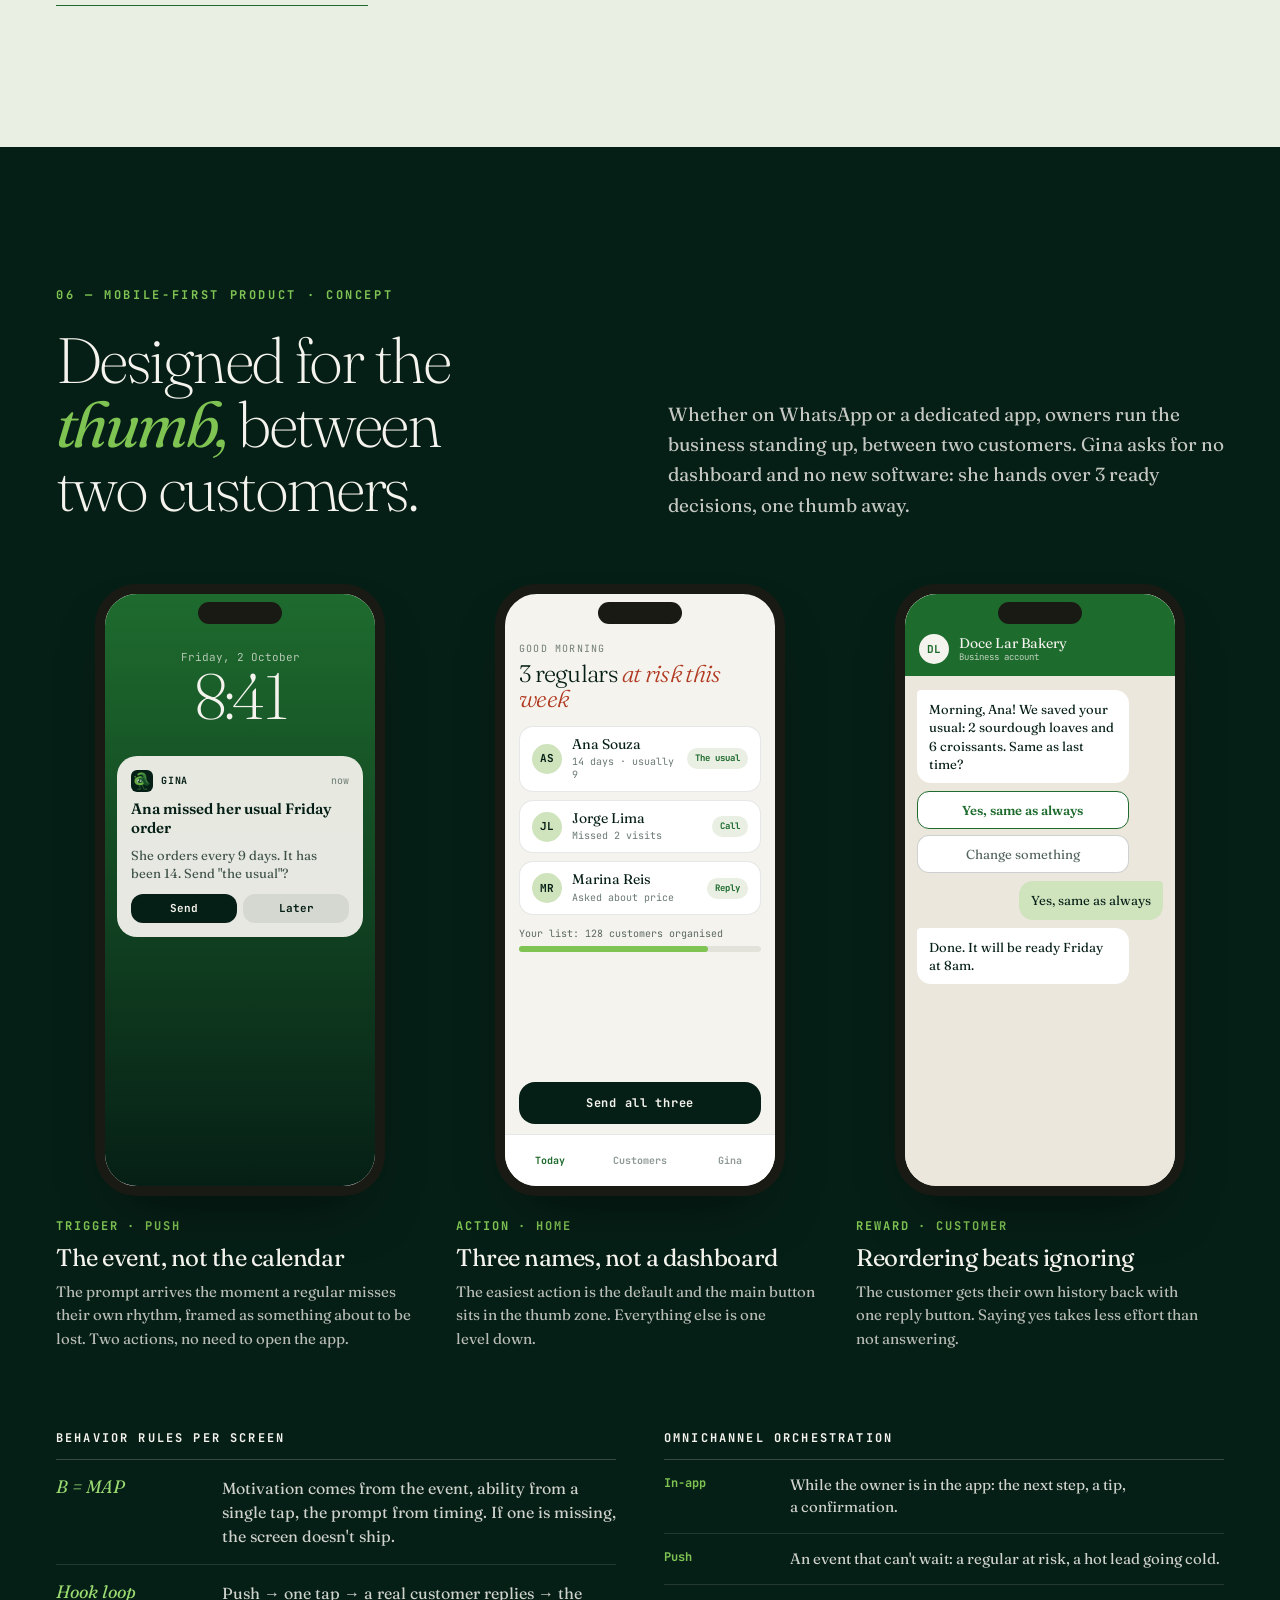
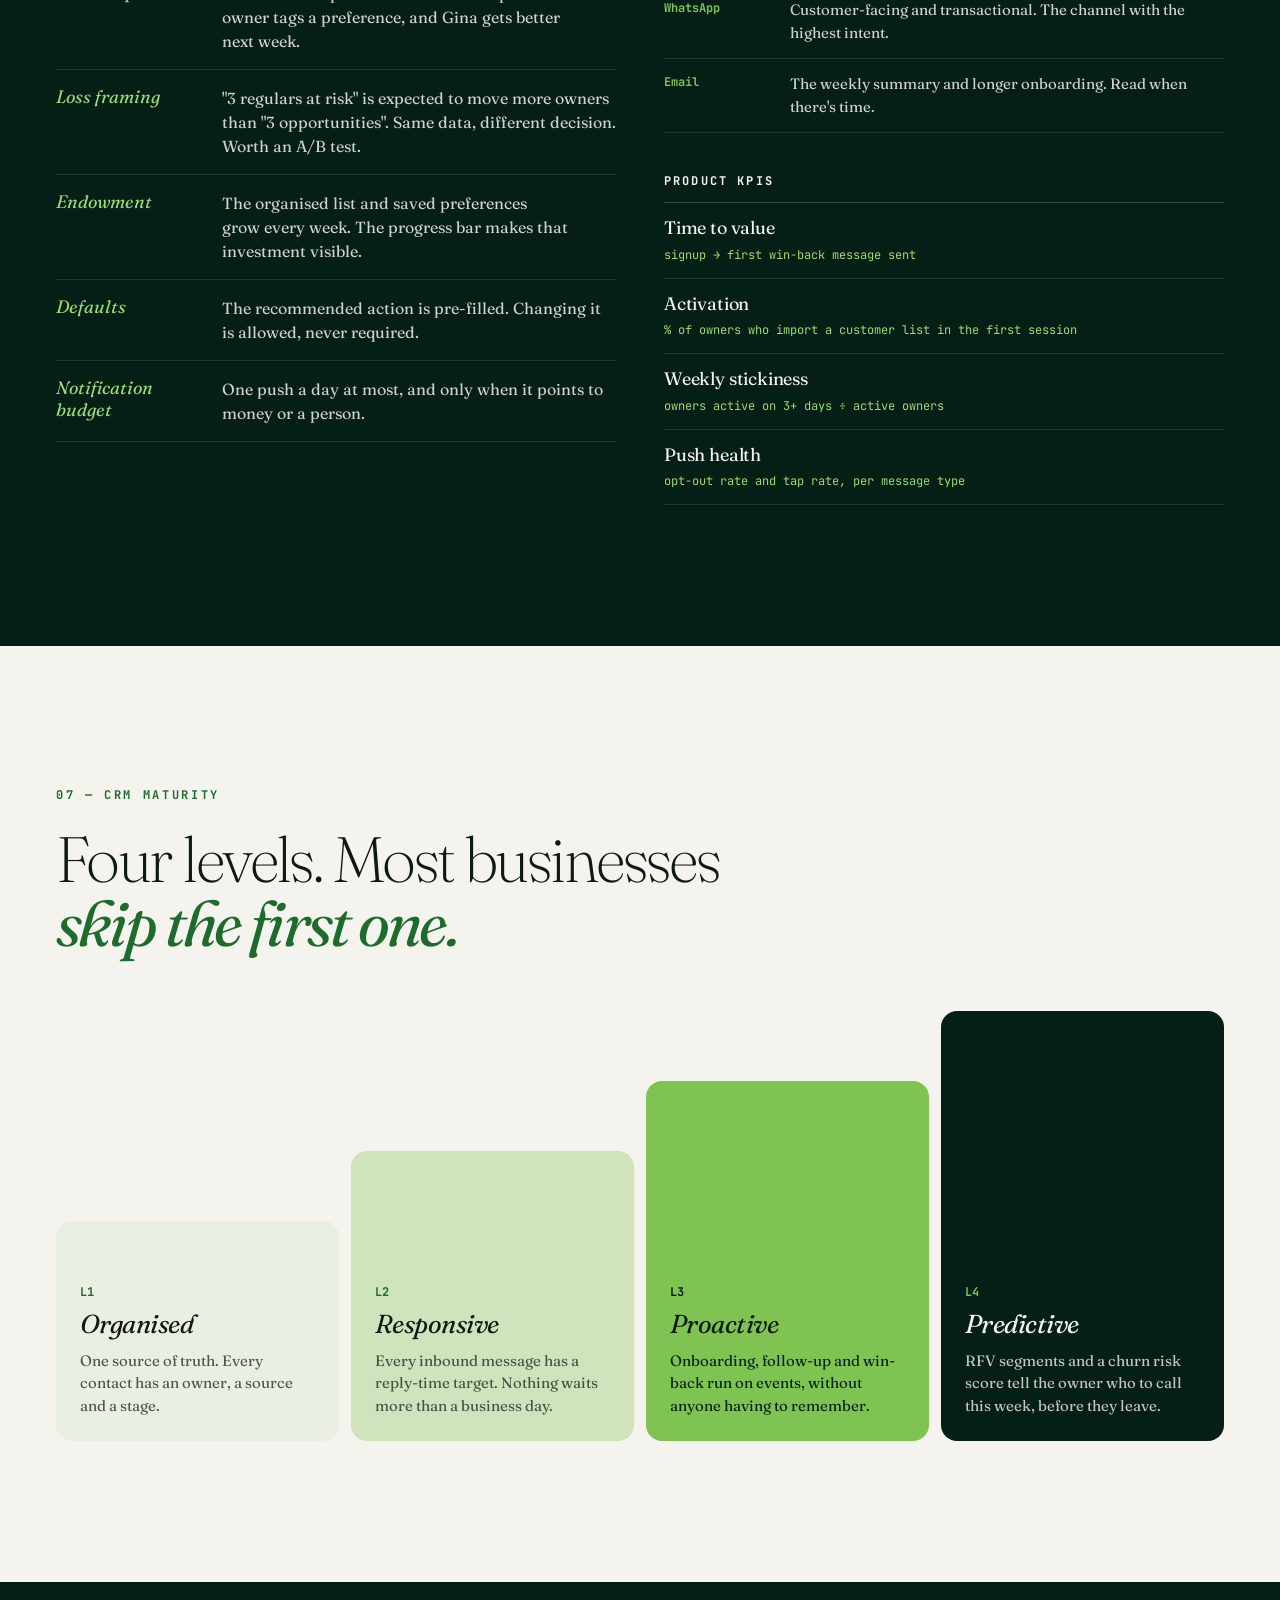
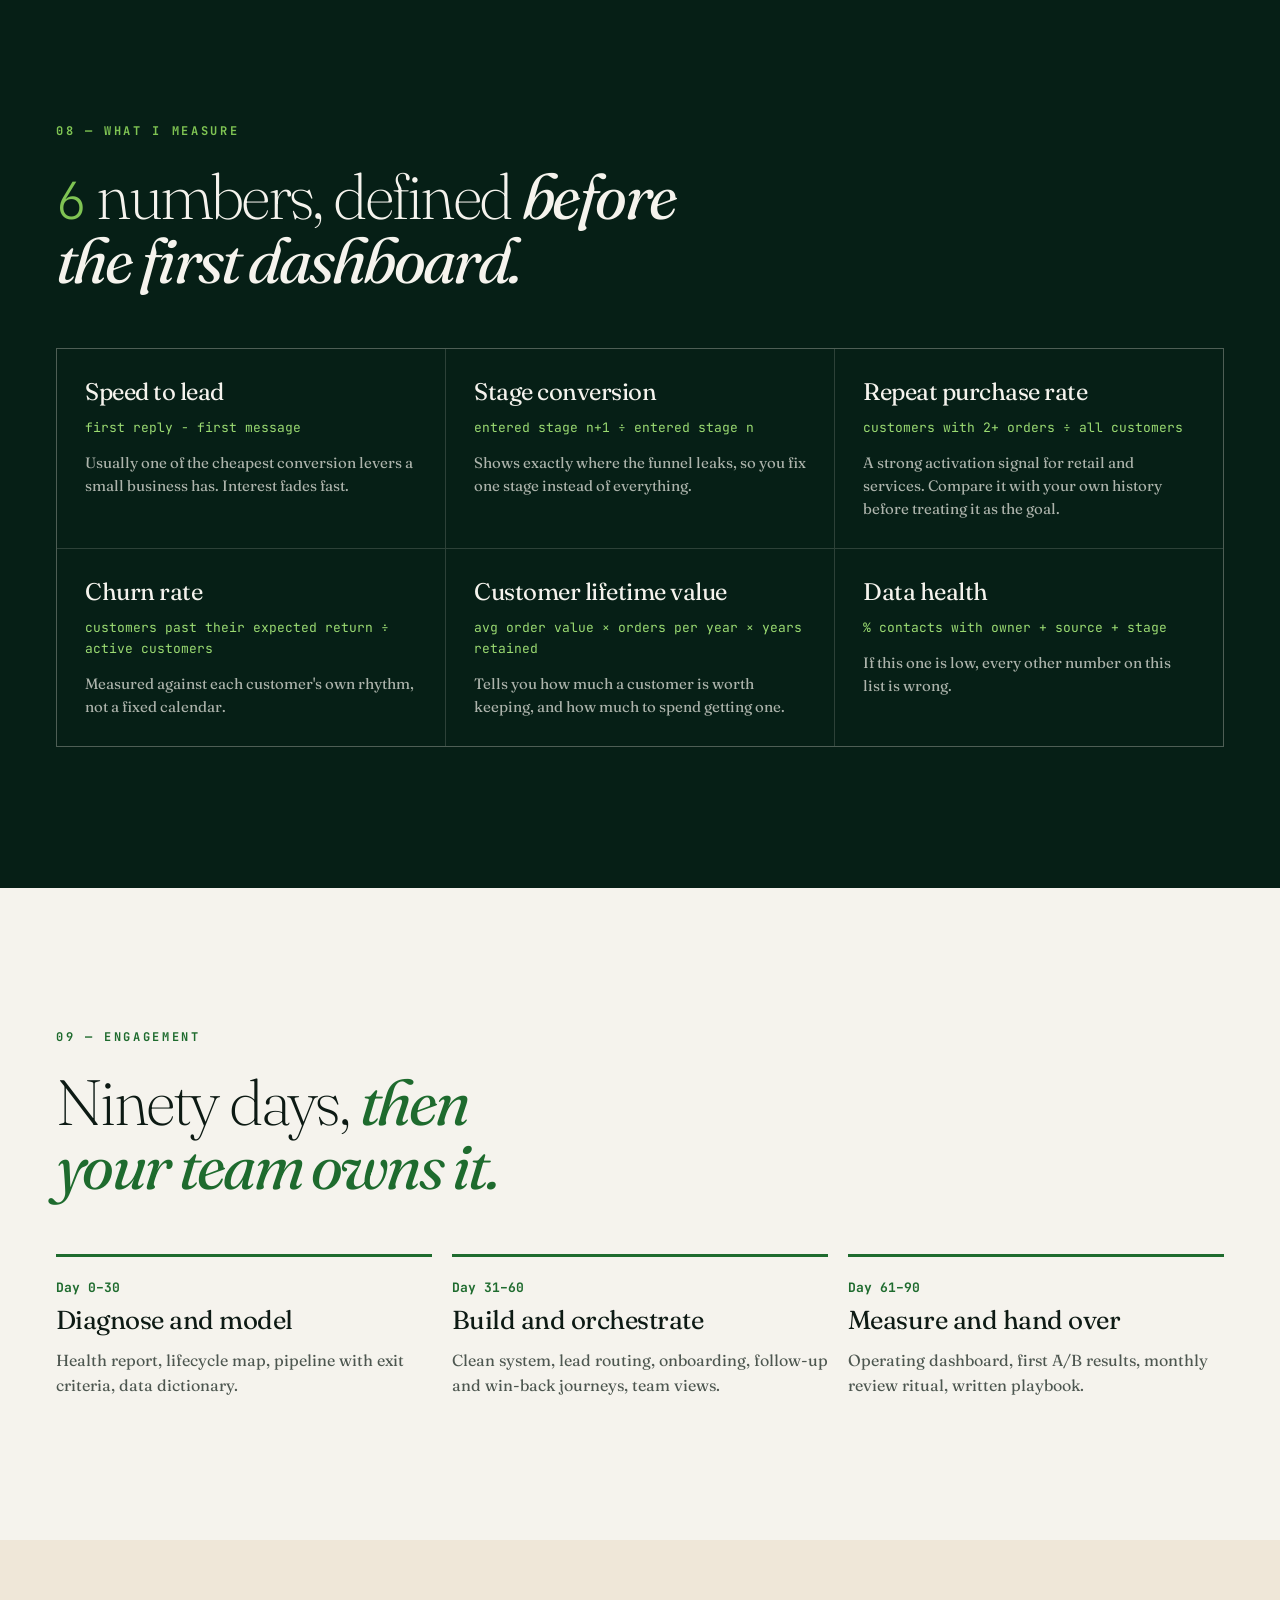
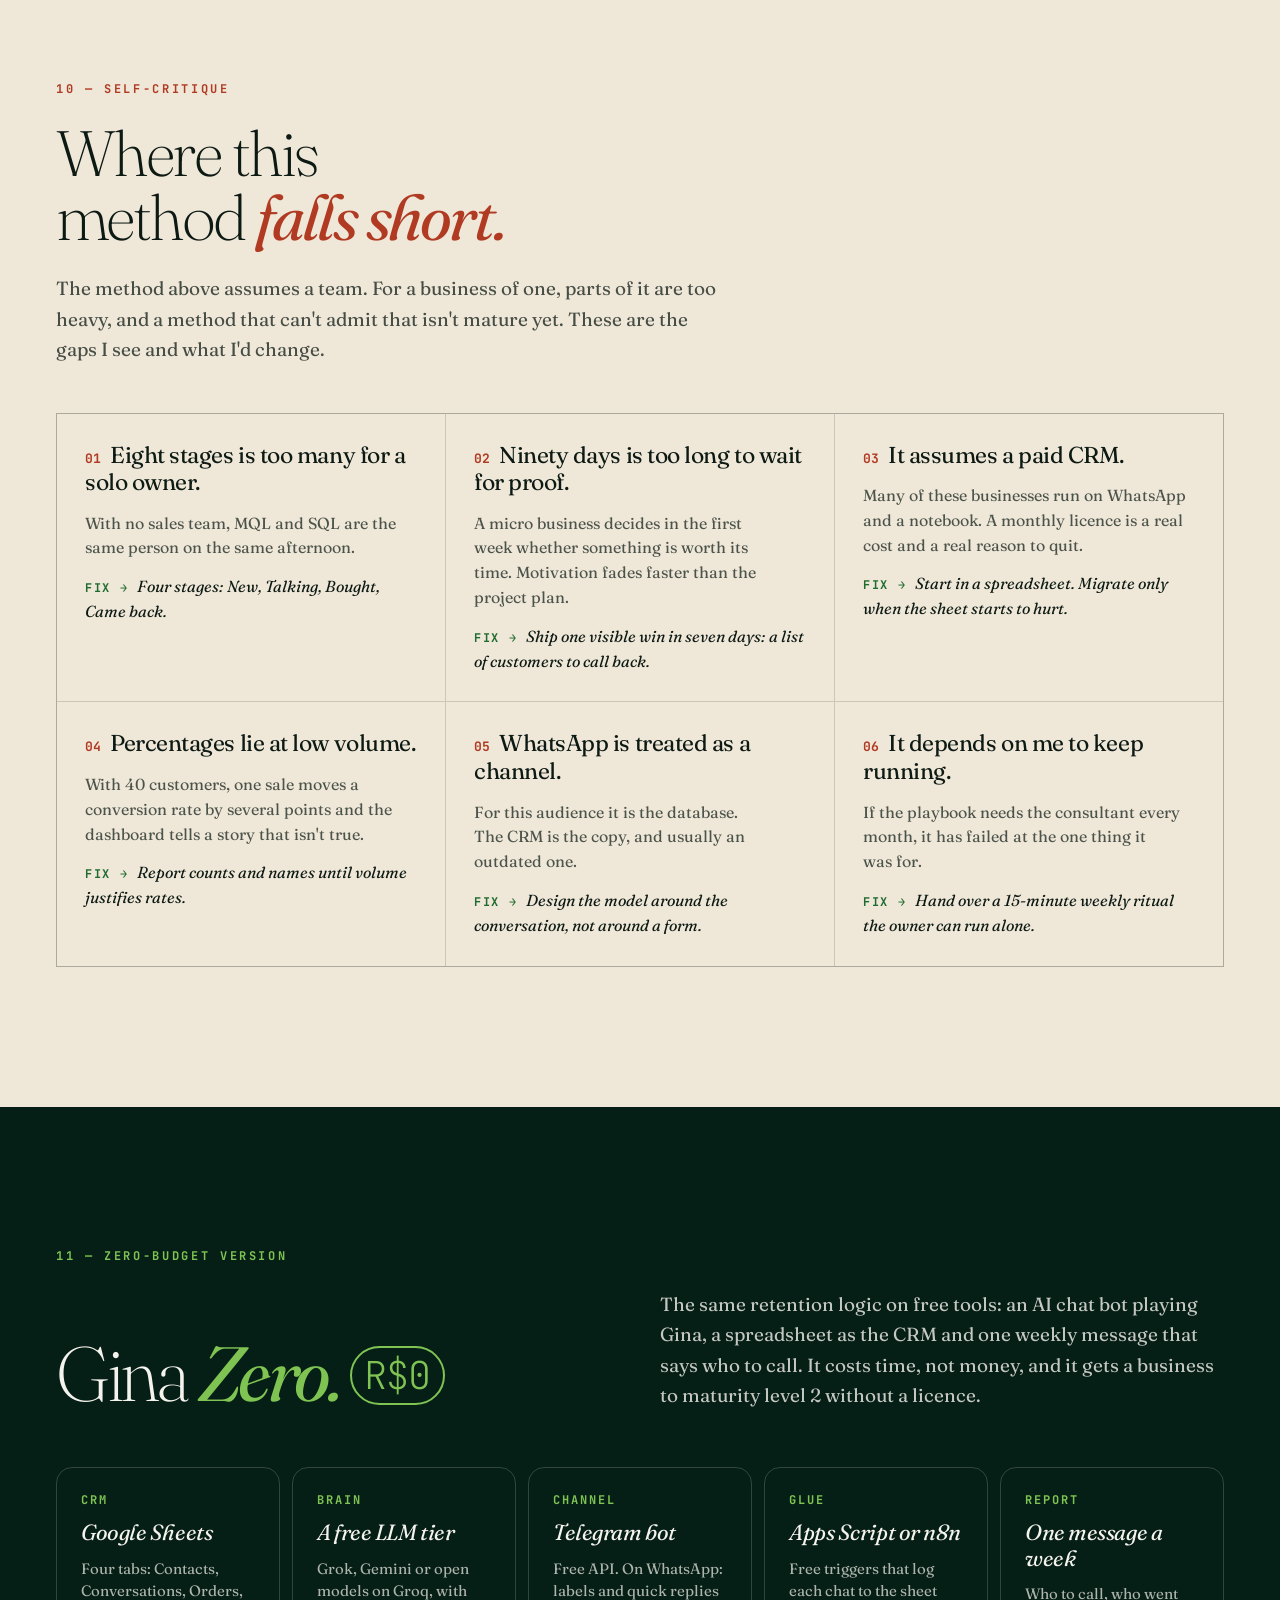
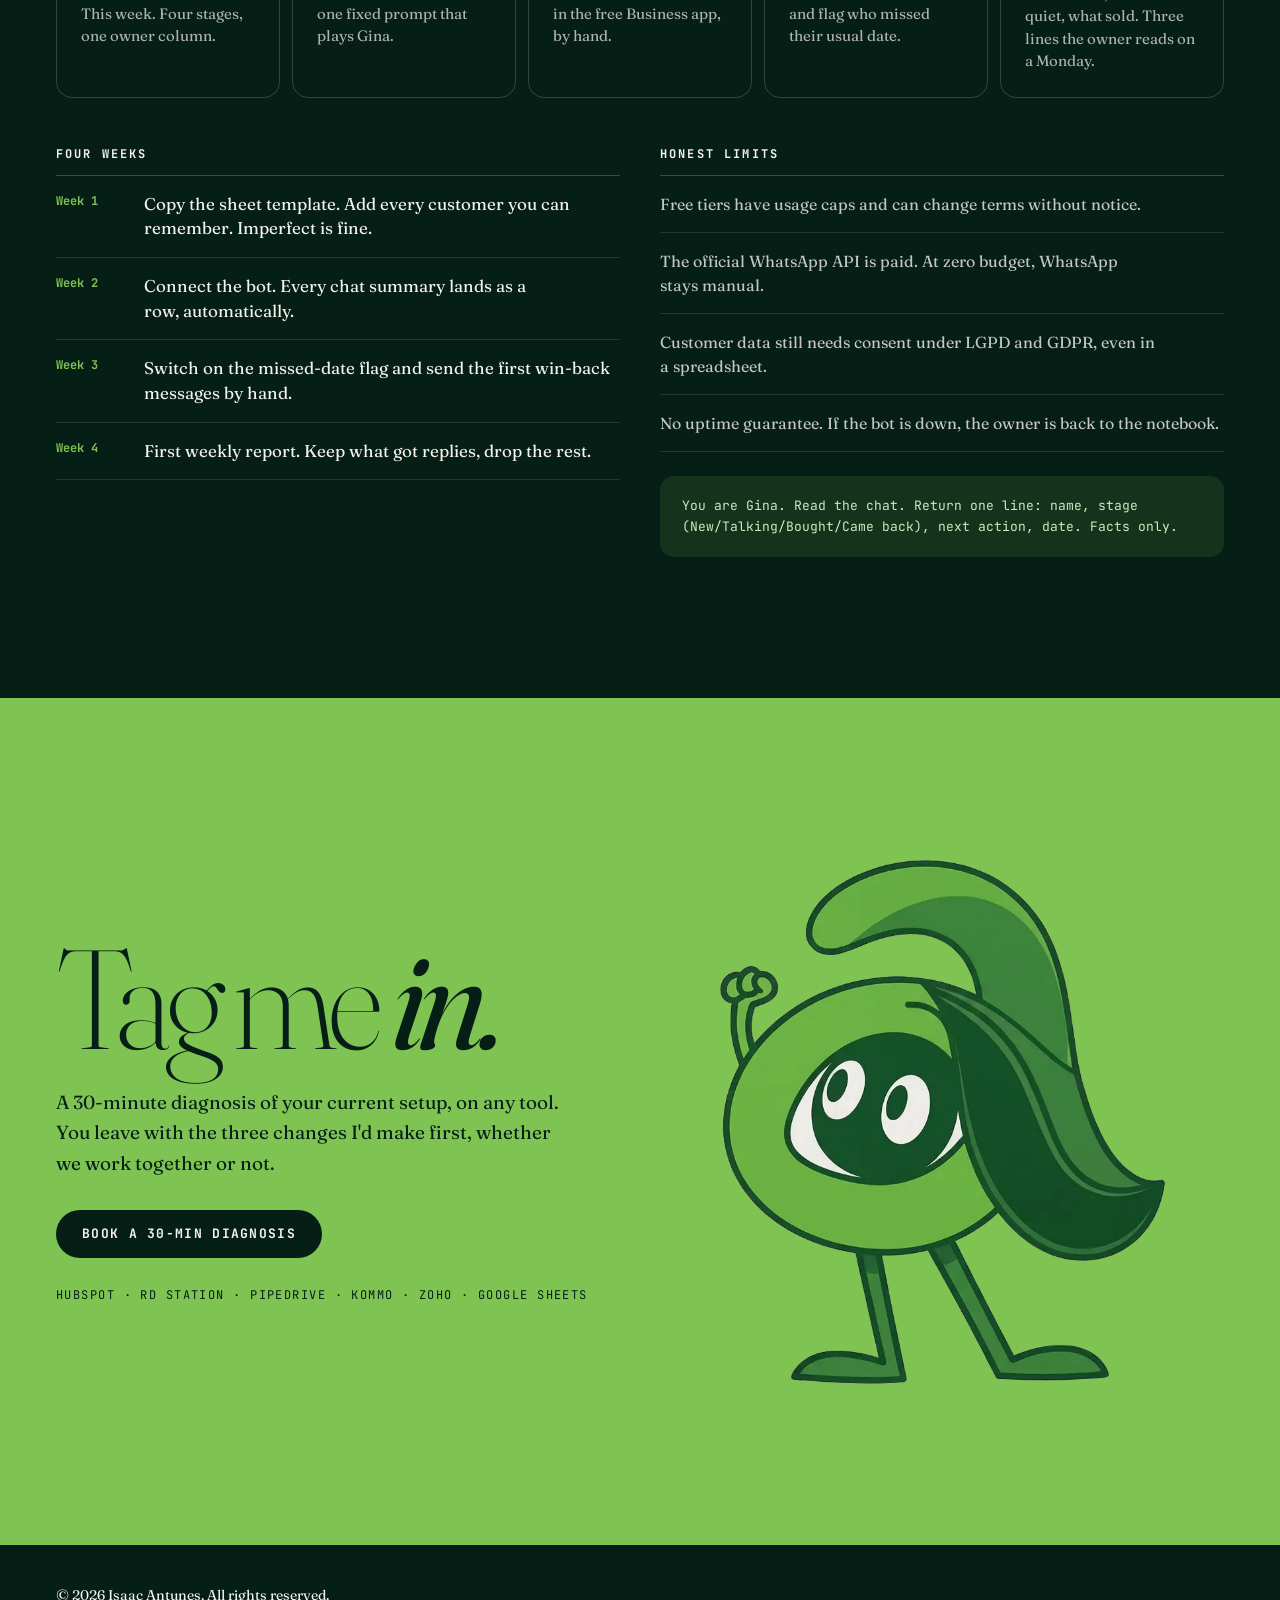
==== commit a07ac3b6: "Problem section: problem, arrow, answer on one row - Each problem sits beside a dark answer panel (w" ====
--- a/index.html
+++ b/index.html
@@ -85,29 +85,47 @@
 <section class="section wrap" aria-labelledby="s1">
   <p class="eyebrow">01 — Why CRMs get abandoned</p>
   <h2 class="title title--narrow" id="s1">The problem is rarely the <s class="strike">software.</s> <span class="em em--accent">It's the model.</span></h2>
-  <div class="grid hairline breaks">
-    <article class="break">
-      <span class="break__k">A</span>
-      <h3 class="break__t">Stages nobody <span class="em">agreed on</span></h3>
-      <p class="break__d">Marketing calls it a lead, sales calls it a contact, the owner calls it &quot;that lady from Tuesday&quot;. When reports disagree, people stop opening them.</p>
-      <p class="break__fix"><span class="label">What I do</span>I define each stage by the event, not the calendar. One owner and one entry rule per stage.</p>
-      <p class="break__proof"><b>Real work</b> SBT: aligned the teams involved and ran campaigns end to end.</p>
-    </article>
-    <article class="break">
-      <span class="break__k">B</span>
-      <h3 class="break__t">Data with <span class="em">no owner</span></h3>
-      <p class="break__d">Duplicates, blank fields and the real conversations happening on WhatsApp, outside the system. The CRM ends up knowing less than the person at the counter.</p>
-      <p class="break__fix"><span class="label">What I do</span>I audit every source, field and duplicate, and give each field an owner.</p>
-      <p class="break__proof"><b>Real work</b> Brasil Futebol Expo: organized scattered data from several universities and generated millions in active sales.</p>
-    </article>
-    <article class="break">
-      <span class="break__k">C</span>
-      <h3 class="break__t">Automation <span class="em">before process</span></h3>
-      <p class="break__d">A drip campaign built on an undefined funnel sends the wrong message to the right person, on schedule. That's a quick way to teach customers to ignore you.</p>
-      <p class="break__fix"><span class="label">What I do</span>No journey goes live without a stage, a goal and an exit.</p>
-      <p class="break__proof"><b>Real work</b> Testing method applied before any commercial action on large projects.</p>
-    </article>
-  </div>
+  <ol class="fixes">
+    <li class="fix">
+      <div class="fix__problem">
+        <span class="fix__k">A</span>
+        <h3 class="fix__t">Stages nobody <span class="em">agreed on</span></h3>
+        <p class="fix__d">Marketing calls it a lead, sales calls it a contact, the owner calls it &quot;that lady from Tuesday&quot;. When reports disagree, people stop opening them.</p>
+      </div>
+      <span class="fix__arrow" aria-hidden="true"></span>
+      <div class="fix__answer">
+        <p class="fix__label">What I do</p>
+        <p class="fix__a">I define each stage by the event, not the calendar. One owner and one entry rule per stage.</p>
+        <p class="fix__proof"><span>Real work</span> <b>SBT</b> aligned the teams involved and ran campaigns end to end.</p>
+      </div>
+    </li>
+    <li class="fix">
+      <div class="fix__problem">
+        <span class="fix__k">B</span>
+        <h3 class="fix__t">Data with <span class="em">no owner</span></h3>
+        <p class="fix__d">Duplicates, blank fields and the real conversations happening on WhatsApp, outside the system. The CRM ends up knowing less than the person at the counter.</p>
+      </div>
+      <span class="fix__arrow" aria-hidden="true"></span>
+      <div class="fix__answer">
+        <p class="fix__label">What I do</p>
+        <p class="fix__a">I audit every source, field and duplicate, and give each field an owner.</p>
+        <p class="fix__proof"><span>Real work</span> <b>Brasil Futebol Expo</b> organized scattered data from several universities and generated millions in active sales.</p>
+      </div>
+    </li>
+    <li class="fix">
+      <div class="fix__problem">
+        <span class="fix__k">C</span>
+        <h3 class="fix__t">Automation <span class="em">before process</span></h3>
+        <p class="fix__d">A drip campaign built on an undefined funnel sends the wrong message to the right person, on schedule. That's a quick way to teach customers to ignore you.</p>
+      </div>
+      <span class="fix__arrow" aria-hidden="true"></span>
+      <div class="fix__answer">
+        <p class="fix__label">What I do</p>
+        <p class="fix__a">No journey goes live without a stage, a goal and an exit.</p>
+        <p class="fix__proof"><span>Real work</span> Testing method applied before any commercial action on large projects.</p>
+      </div>
+    </li>
+  </ol>
 </section>
 
 <section class="section section--dark" id="method" aria-labelledby="s2">
--- a/css/styles.css
+++ b/css/styles.css
@@ -288,16 +288,38 @@
 main [id] { scroll-margin-top: 64px; }
 
 /* ── 01 Diagnosis ───────────────────────────────────── */
-.breaks { --col: 300px; margin-top: 56px; }
-.break { background: var(--paper); padding: 32px 28px; display: flex; flex-direction: column; gap: 14px; }
-.break__k { font: 700 12px/1 var(--mono); color: var(--green); }
-.break__t { font-size: 26px; line-height: 1.15; letter-spacing: -.02em; }
-.break__d { font-size: 16px; line-height: 1.6; color: var(--muted); text-wrap: pretty; }
-/* The answer to the problem, then where it was done for real (not the fictional bakery). */
-.break__fix { margin-top: 4px; padding-top: 16px; border-top: 1px solid var(--line); display: flex; flex-direction: column; gap: 6px; font-size: 17px; line-height: 1.45; text-wrap: pretty; }
-.break__fix .label { color: var(--green); }
-.break__proof { font: 400 12px/1.55 var(--mono); letter-spacing: .02em; color: rgba(13, 26, 20, .78); text-wrap: pretty; }
-.break__proof b { color: var(--green); letter-spacing: .1em; text-transform: uppercase; }
+/* Problem, then the answer on the same row. The panel is the loudest thing in the section on purpose. */
+.fixes { margin-top: 56px; display: flex; flex-direction: column; gap: 56px; }
+.fix { display: grid; grid-template-columns: minmax(0, 1fr); }
+.fix__k { font: 700 12px/1 var(--mono); letter-spacing: .14em; color: var(--green); }
+.fix__t { margin-top: 14px; font-size: clamp(30px, 8vw, 44px); line-height: 1.05; letter-spacing: -.03em; font-weight: 300; text-wrap: balance; }
+.fix__d { margin-top: 14px; max-width: 46ch; font-size: 17px; line-height: 1.6; color: var(--muted); text-wrap: pretty; }
+/* Arrow: a line with a head, pointing from the problem to the answer (down on phones, right on desktop). */
+.fix__arrow { position: relative; display: block; width: 2px; height: 44px; margin: 20px 0 20px 6px; background: var(--green); transform-origin: top; }
+.fix__arrow::after {
+  content: ''; position: absolute; left: -7px; bottom: -1px; width: 14px; height: 14px;
+  border-right: 2px solid var(--green); border-bottom: 2px solid var(--green); transform: rotate(45deg) translate(-1px, -1px);
+}
+.fix__answer { padding: 28px 24px; border-radius: 18px; background: var(--forest); color: var(--paper); display: flex; flex-direction: column; gap: 14px; }
+.fix__label { font: 700 12px/1 var(--mono); letter-spacing: .14em; text-transform: uppercase; color: var(--signal); }
+.fix__a { font-size: clamp(24px, 6.4vw, 30px); line-height: 1.22; letter-spacing: -.02em; font-weight: 300; text-wrap: balance; }
+.fix__proof { margin-top: 6px; padding-top: 16px; border-top: 1px solid rgba(245, 243, 237, .2); font: 400 12px/1.65 var(--mono); letter-spacing: .02em; color: rgba(245, 243, 237, .78); text-wrap: pretty; }
+.fix__proof span { margin-right: 6px; letter-spacing: .12em; text-transform: uppercase; color: var(--signal); }
+.fix__proof b { color: var(--paper); }
+@media (min-width: 960px) {
+  .fixes { gap: 40px; }
+  .fix { grid-template-columns: minmax(0, 1fr) 96px minmax(0, 1.1fr); align-items: center; }
+  .fix__arrow { width: 96px; height: 2px; margin: 0; transform-origin: left; }
+  .fix__arrow::after { left: auto; right: -1px; bottom: -7px; transform: rotate(-45deg) translate(1px, 1px); }
+  .fix__answer { padding: 36px 40px; }
+}
+/* Where the browser can tie animation to scroll, the arrow draws itself as the row enters. */
+@supports (animation-timeline: view()) {
+  @media (prefers-reduced-motion: no-preference) {
+    .fix__arrow { animation: fix-draw linear both; animation-timeline: view(); animation-range: entry 10% cover 35%; }
+    @keyframes fix-draw { from { transform: scale(0, 0); } to { transform: scale(1, 1); } }
+  }
+}
 
 /* ── 02 Method ──────────────────────────────────────── */
 .title--narrow { max-width: 17ch; }
@@ -777,7 +799,7 @@
 @media (max-width: 560px) {
   .hero__meta { padding-right: 104px; }
   .hero__meta span:last-child { display: none; }
-  .break, .metric, .crit__item { padding: 24px 20px; }
+  .metric, .crit__item { padding: 24px 20px; }
   .list-row--pair { grid-template-columns: 1fr; gap: 6px; }
   .level { min-height: 0; }
 }
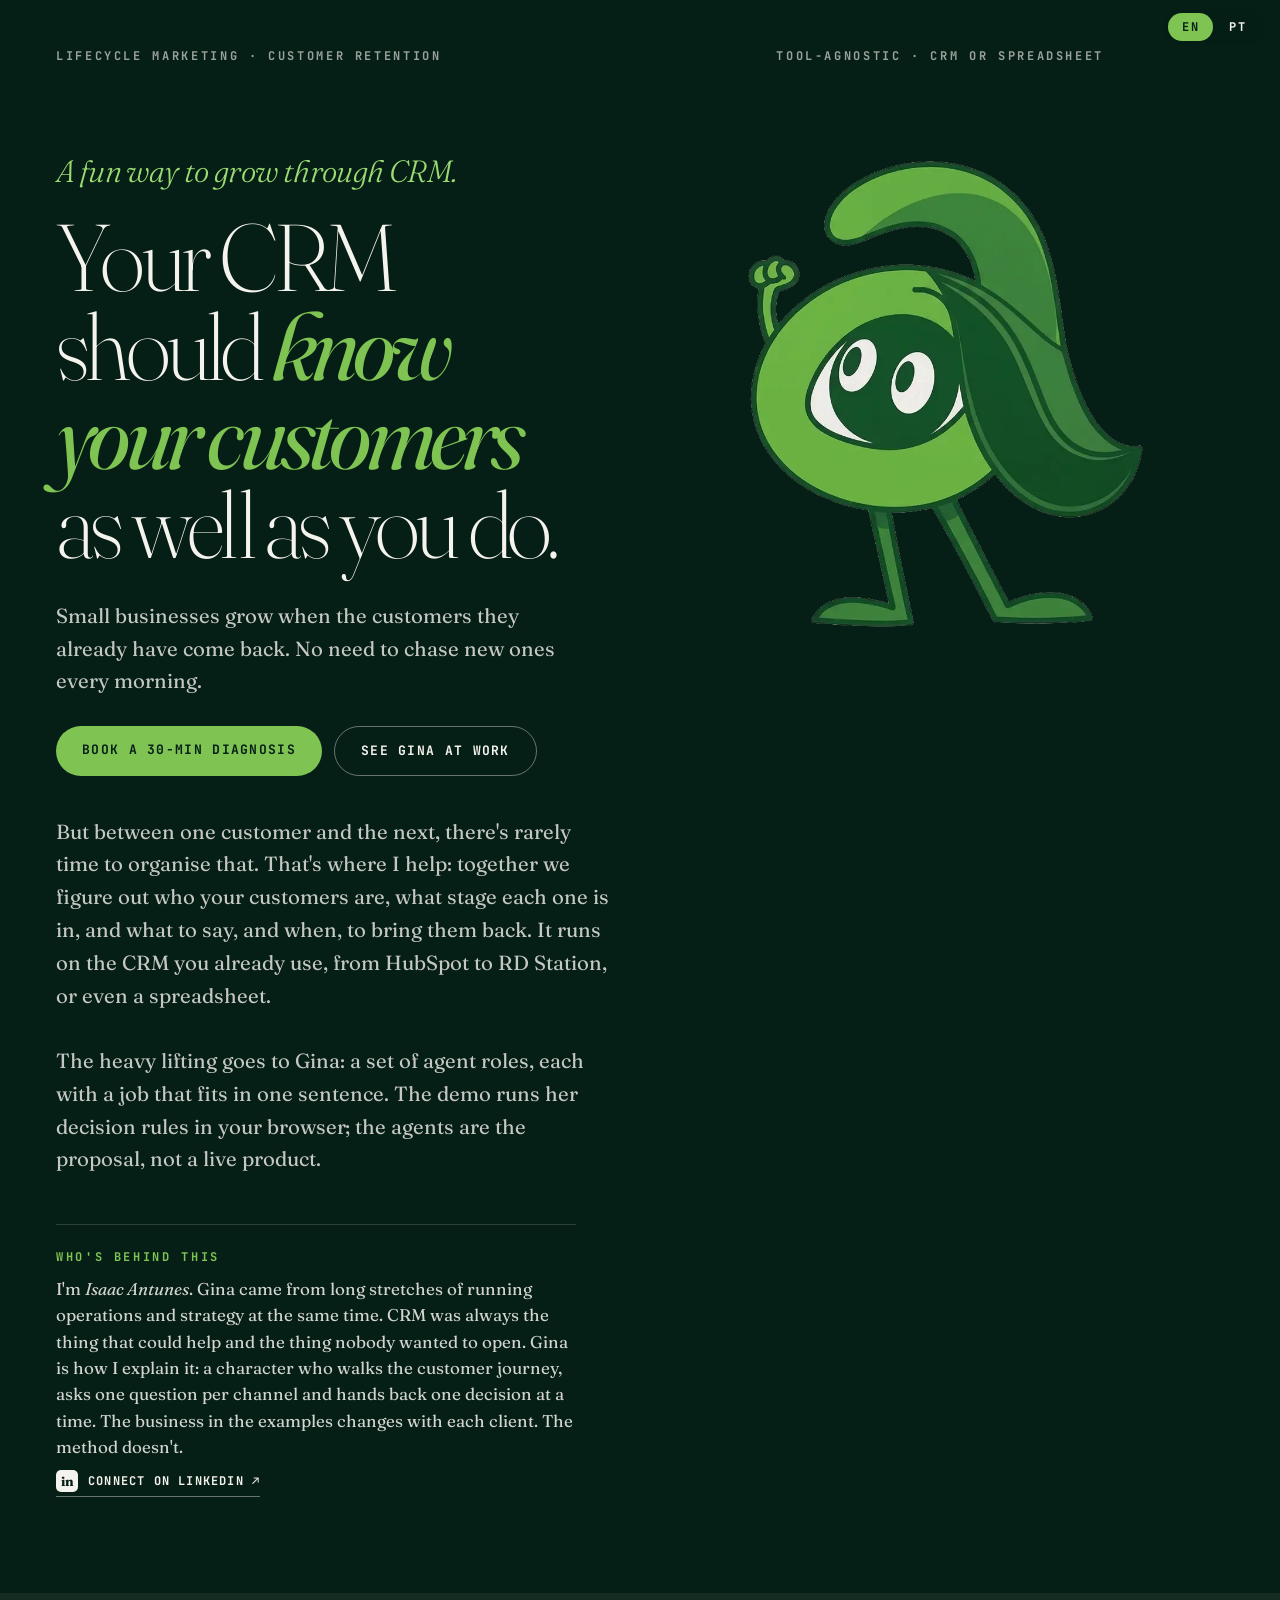
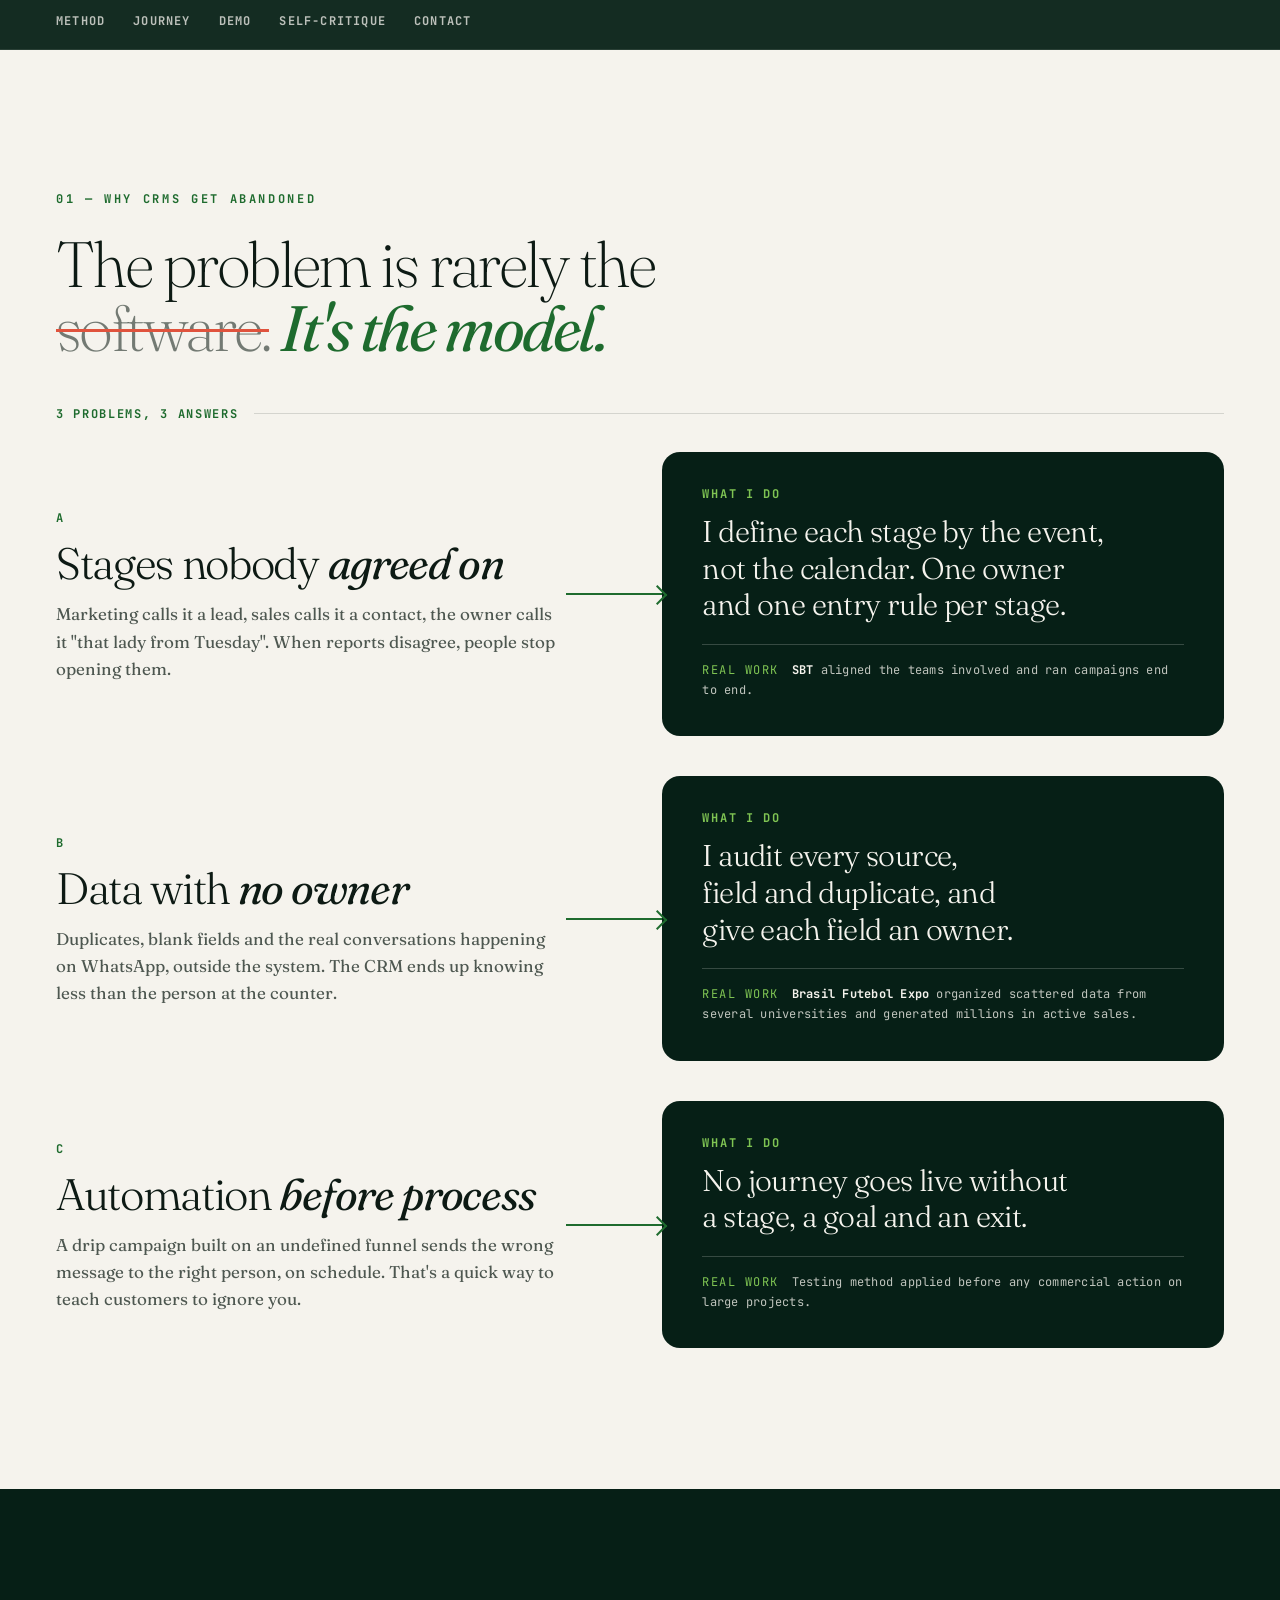
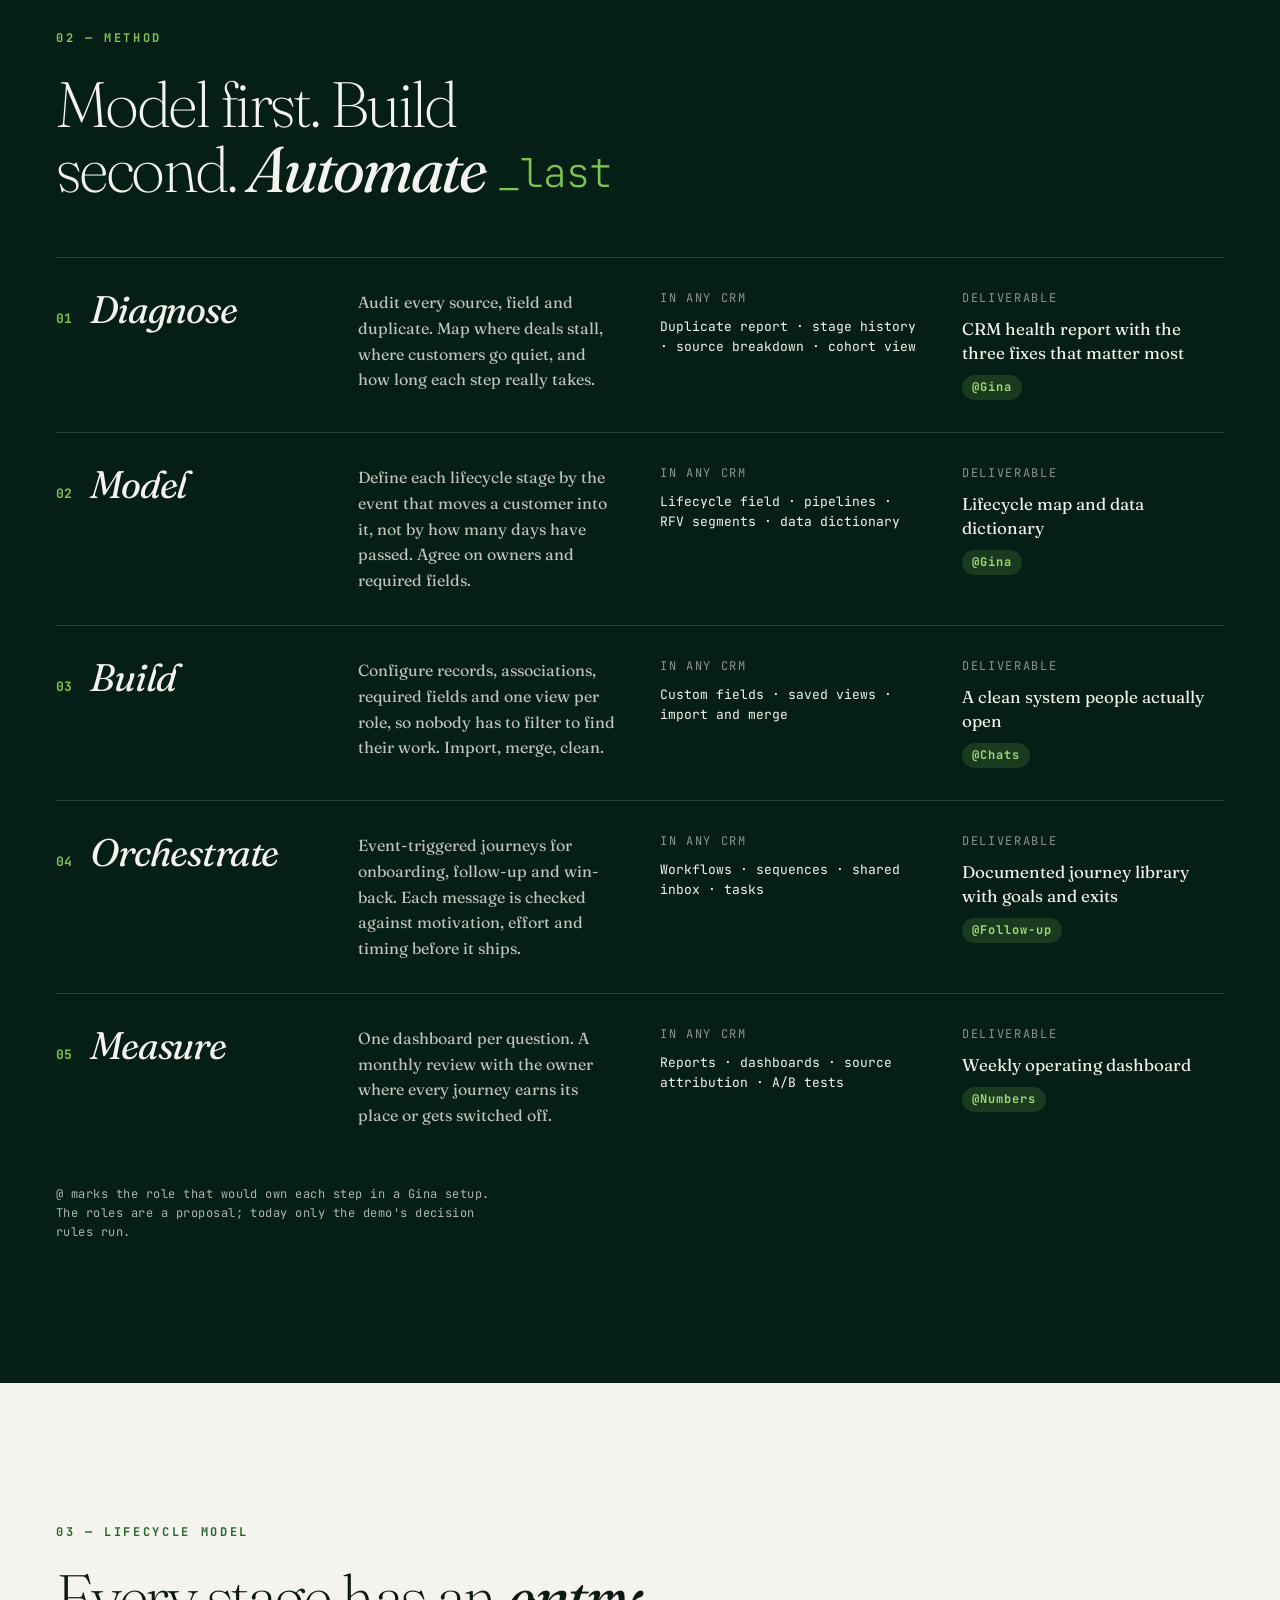
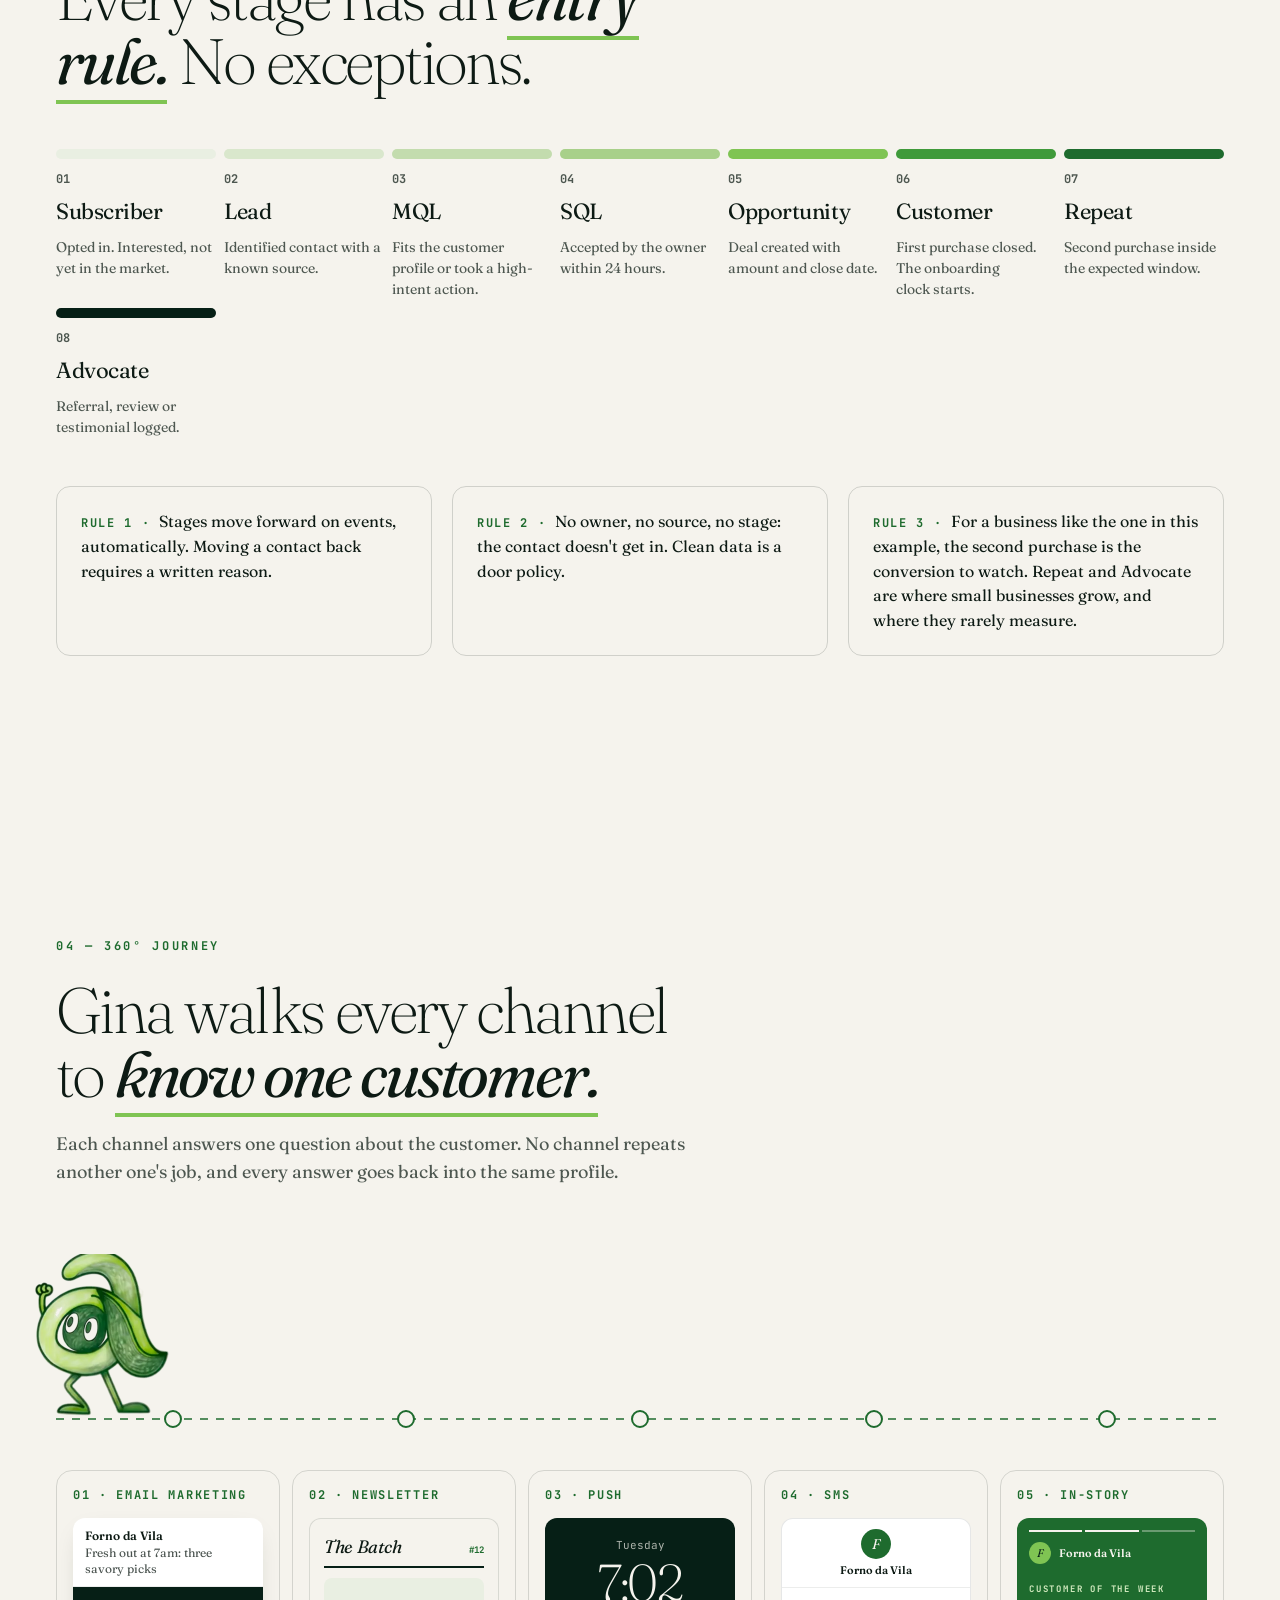
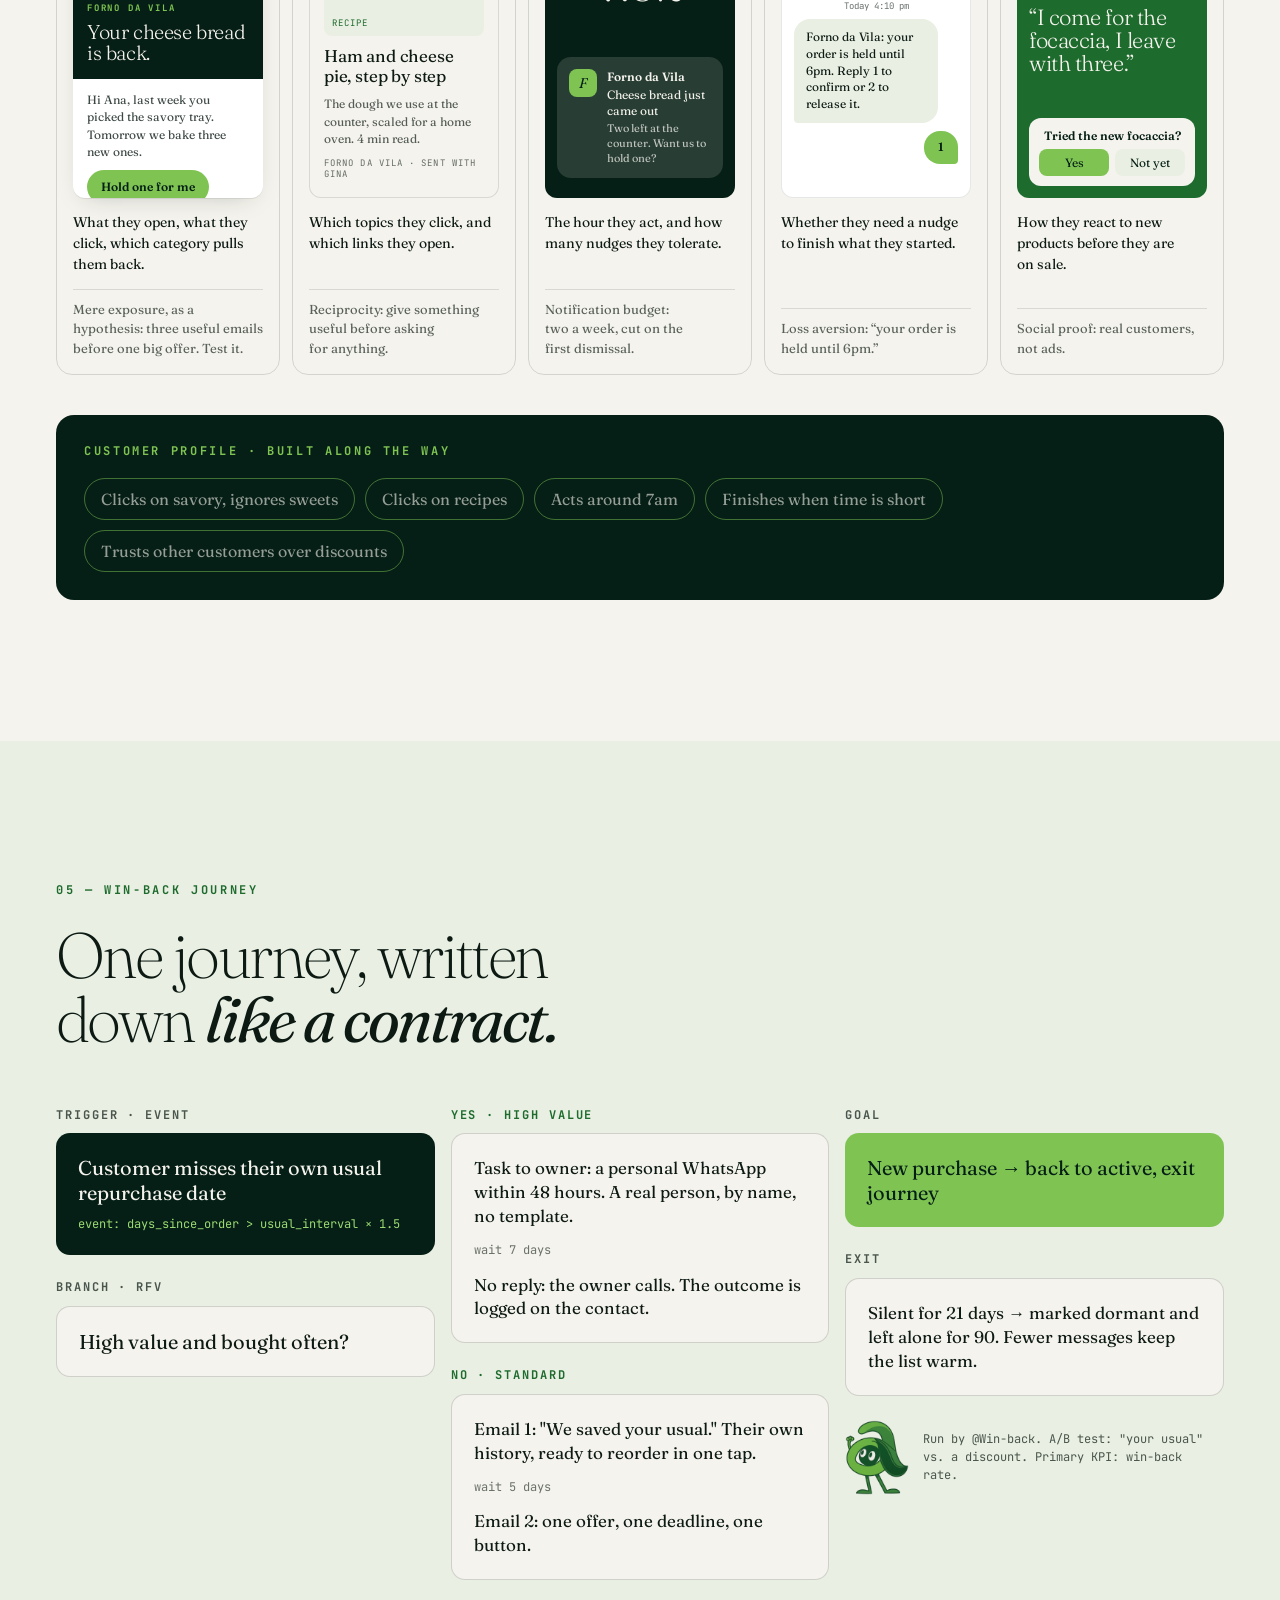
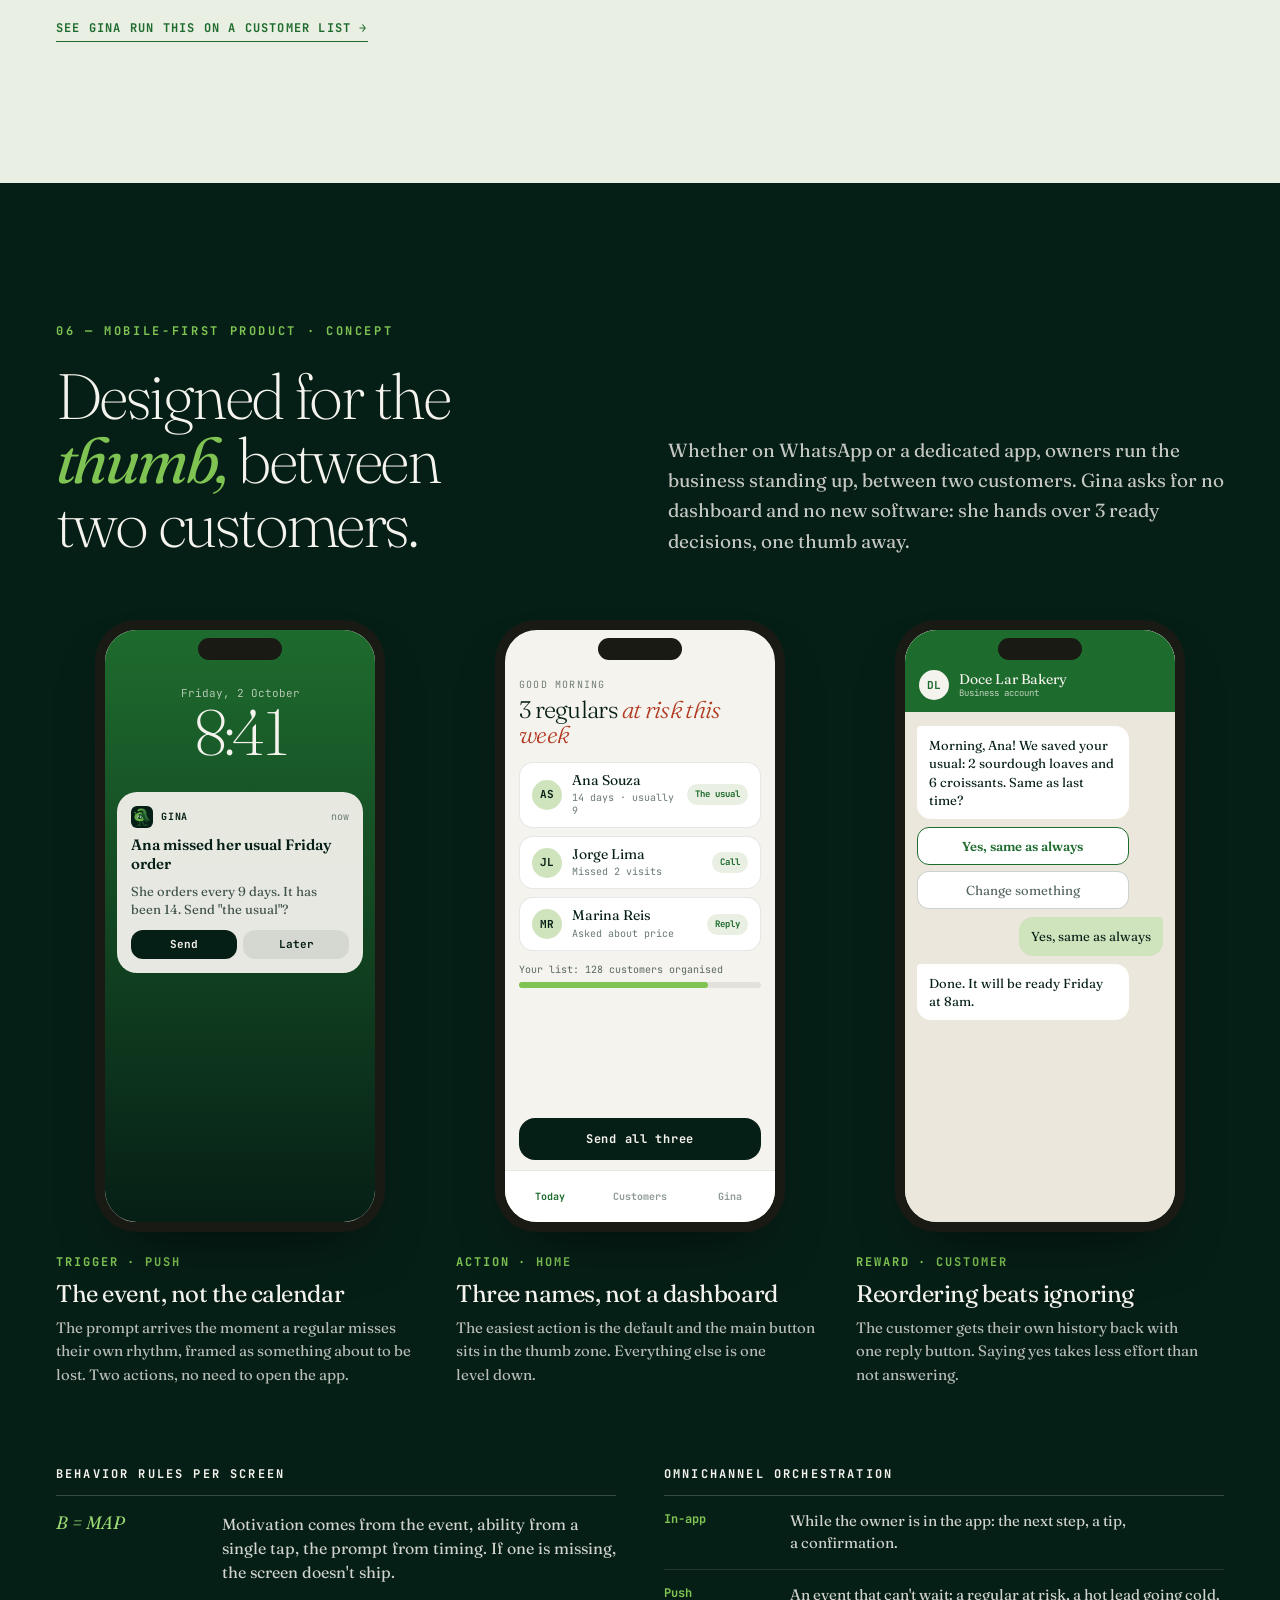
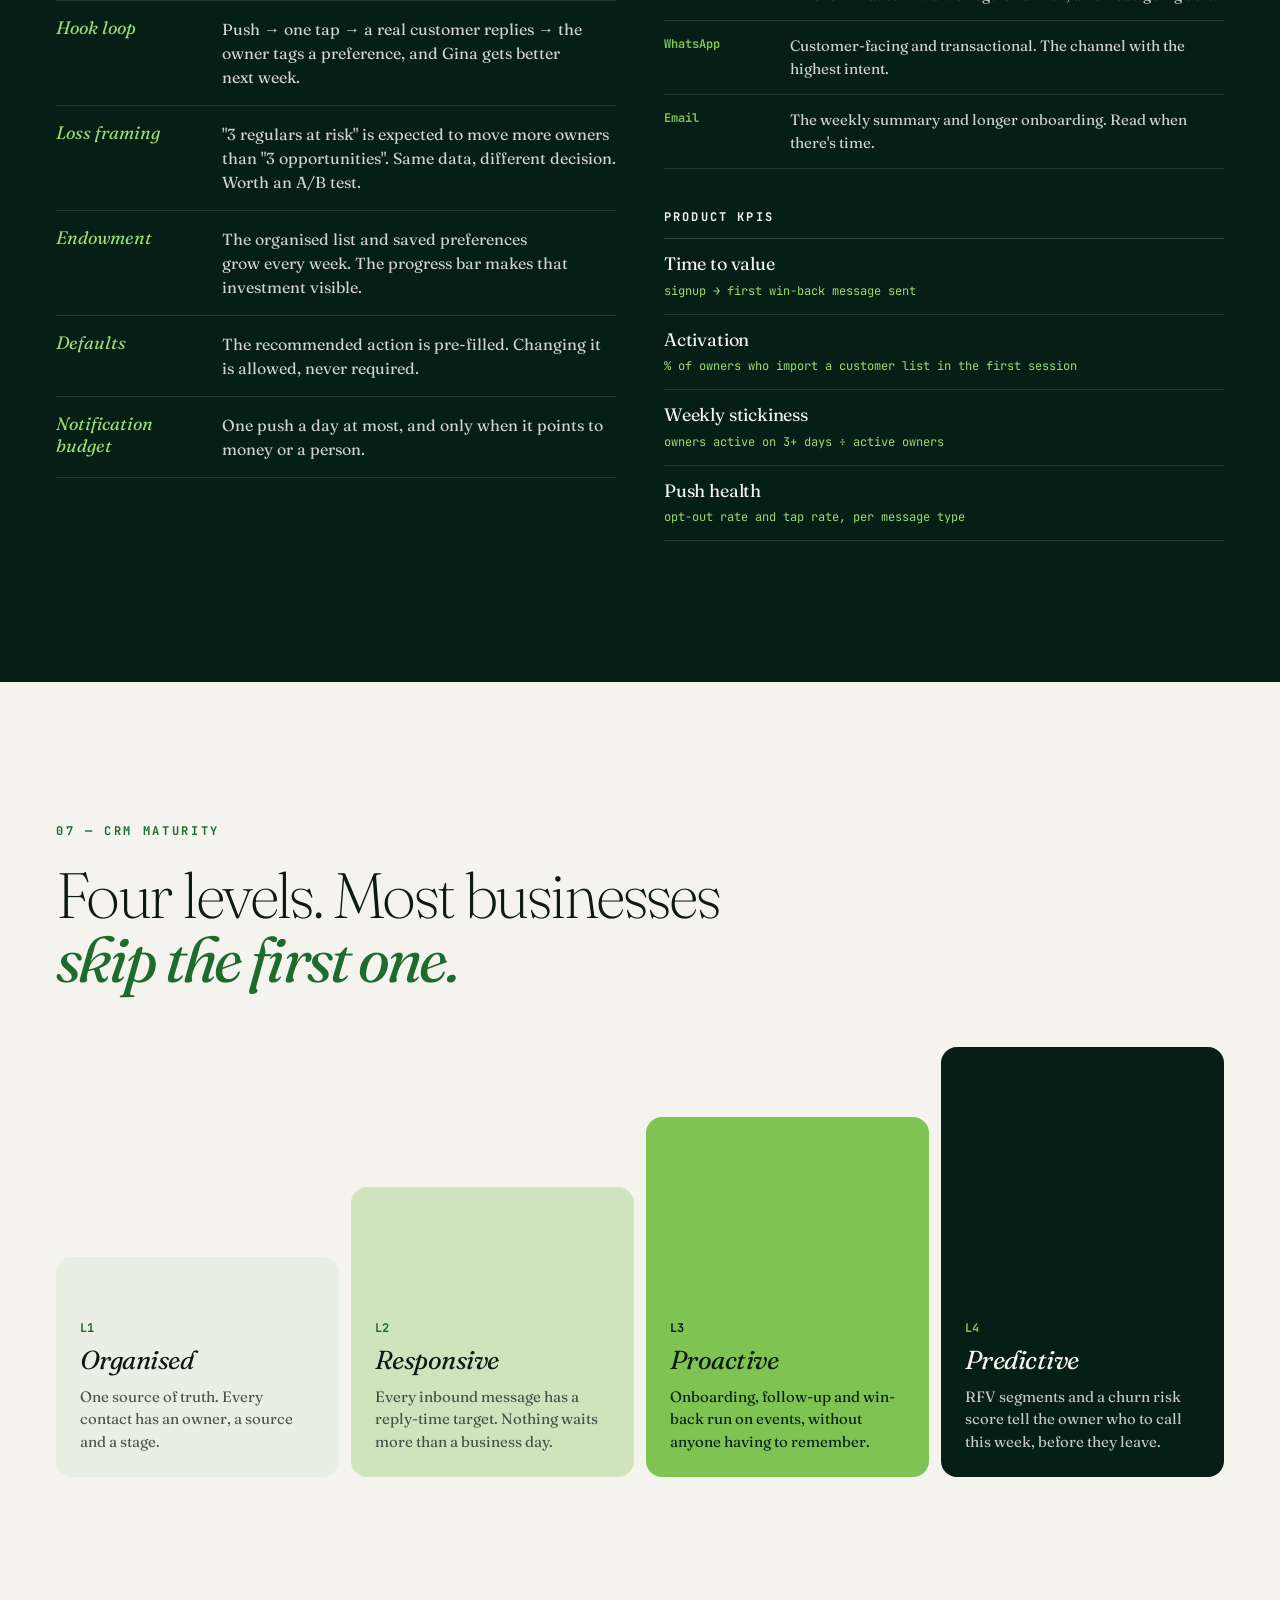
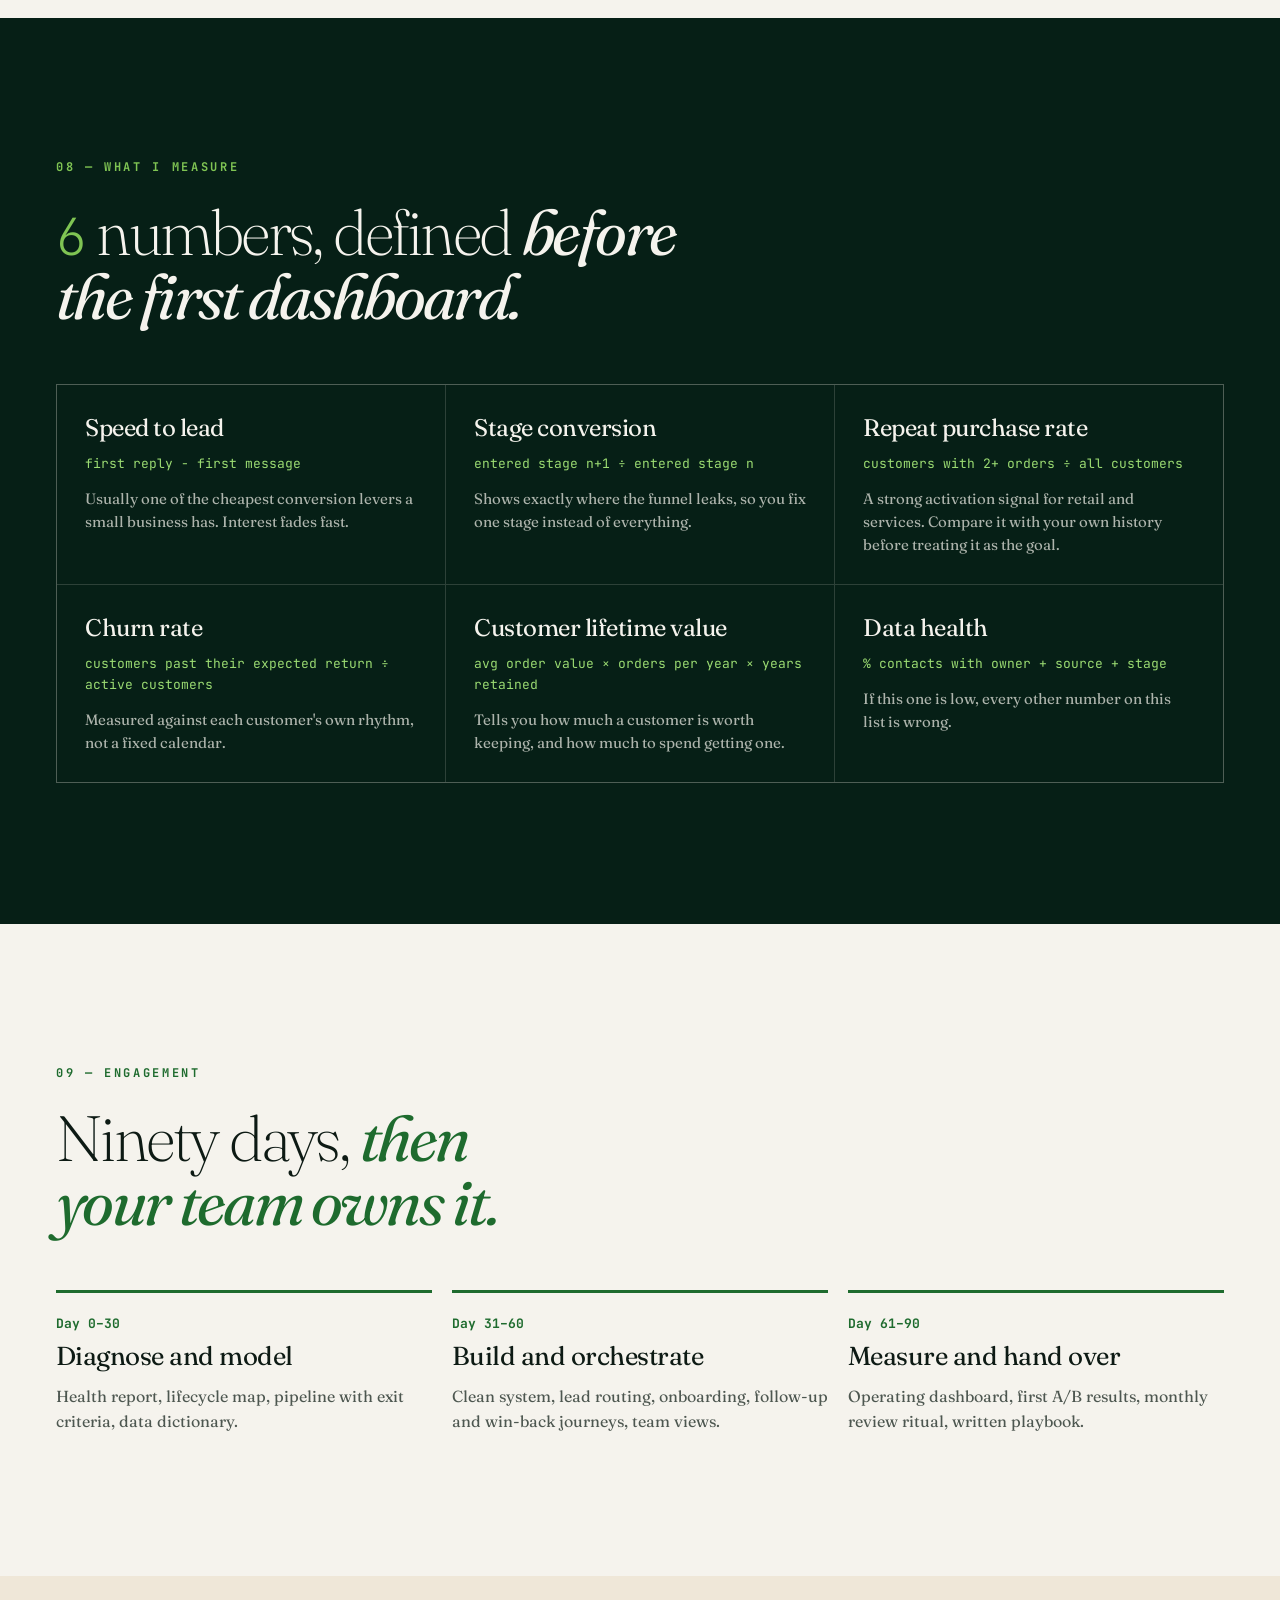
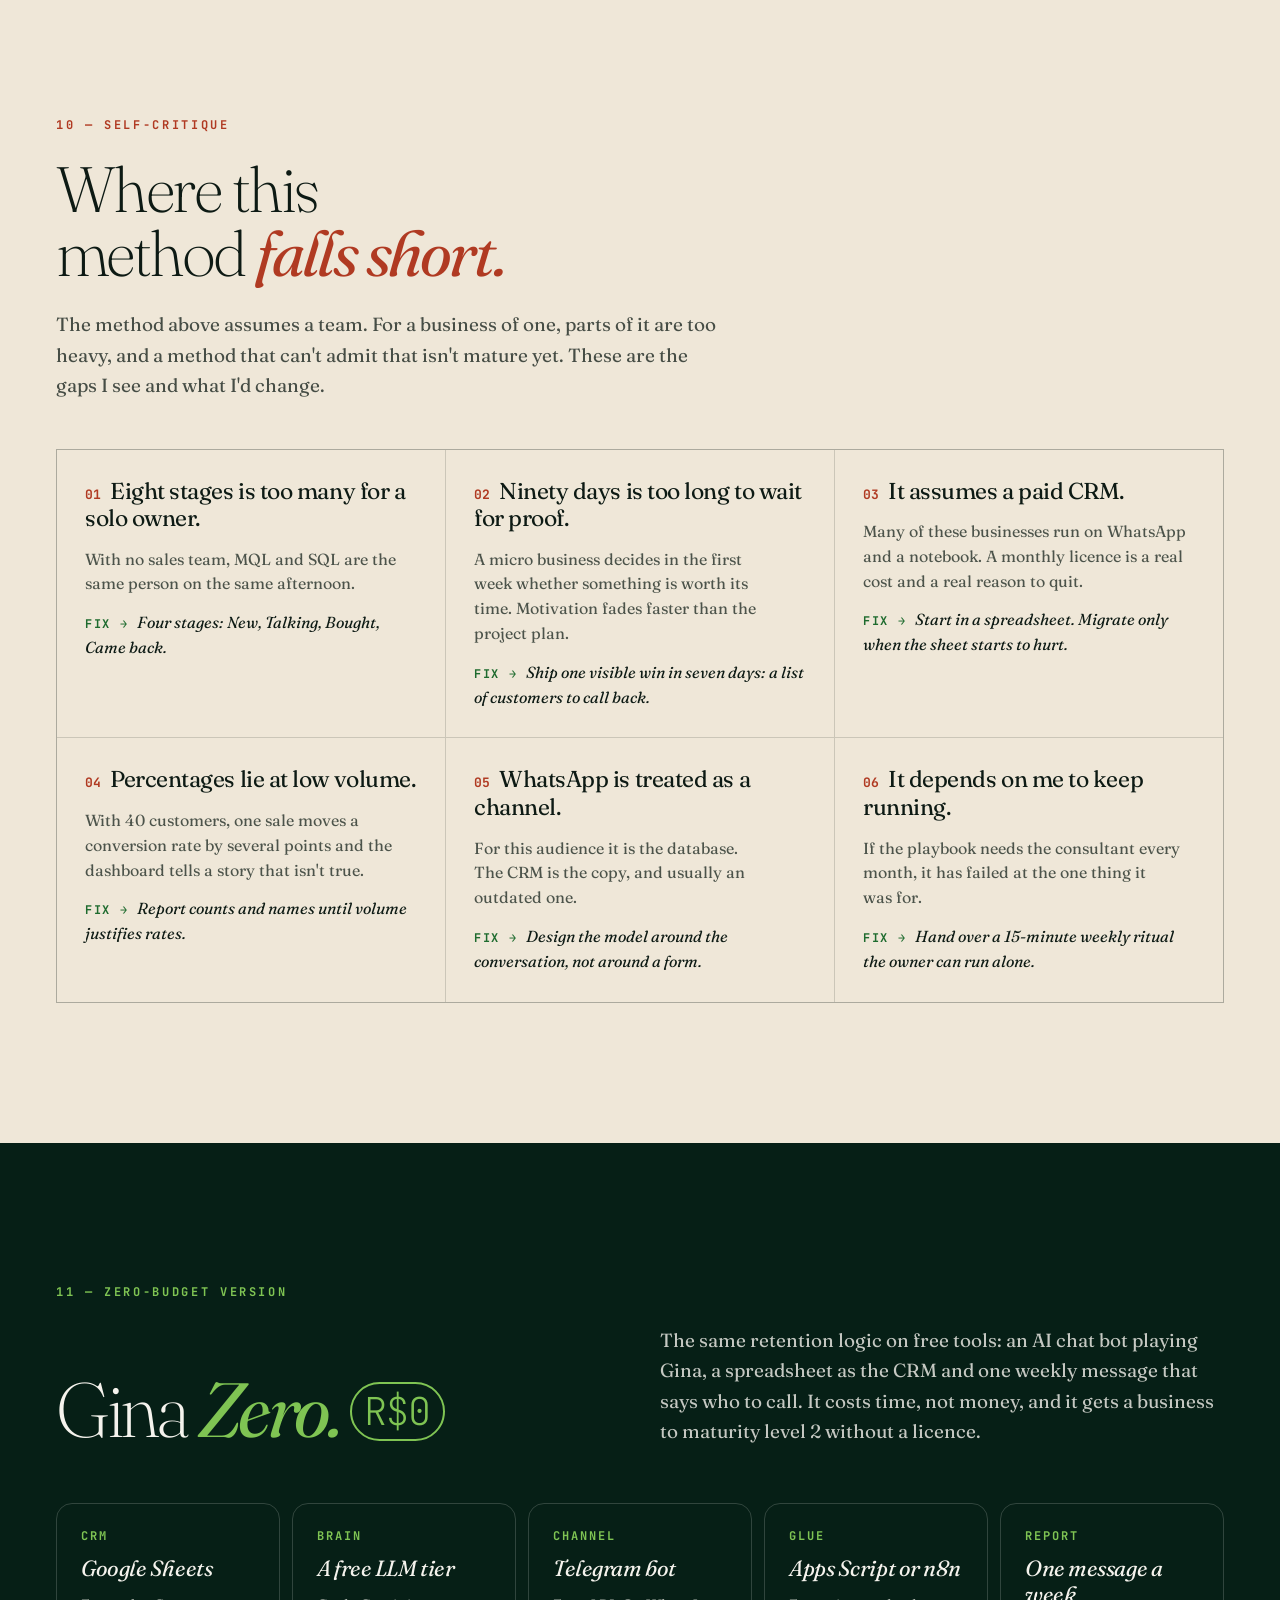
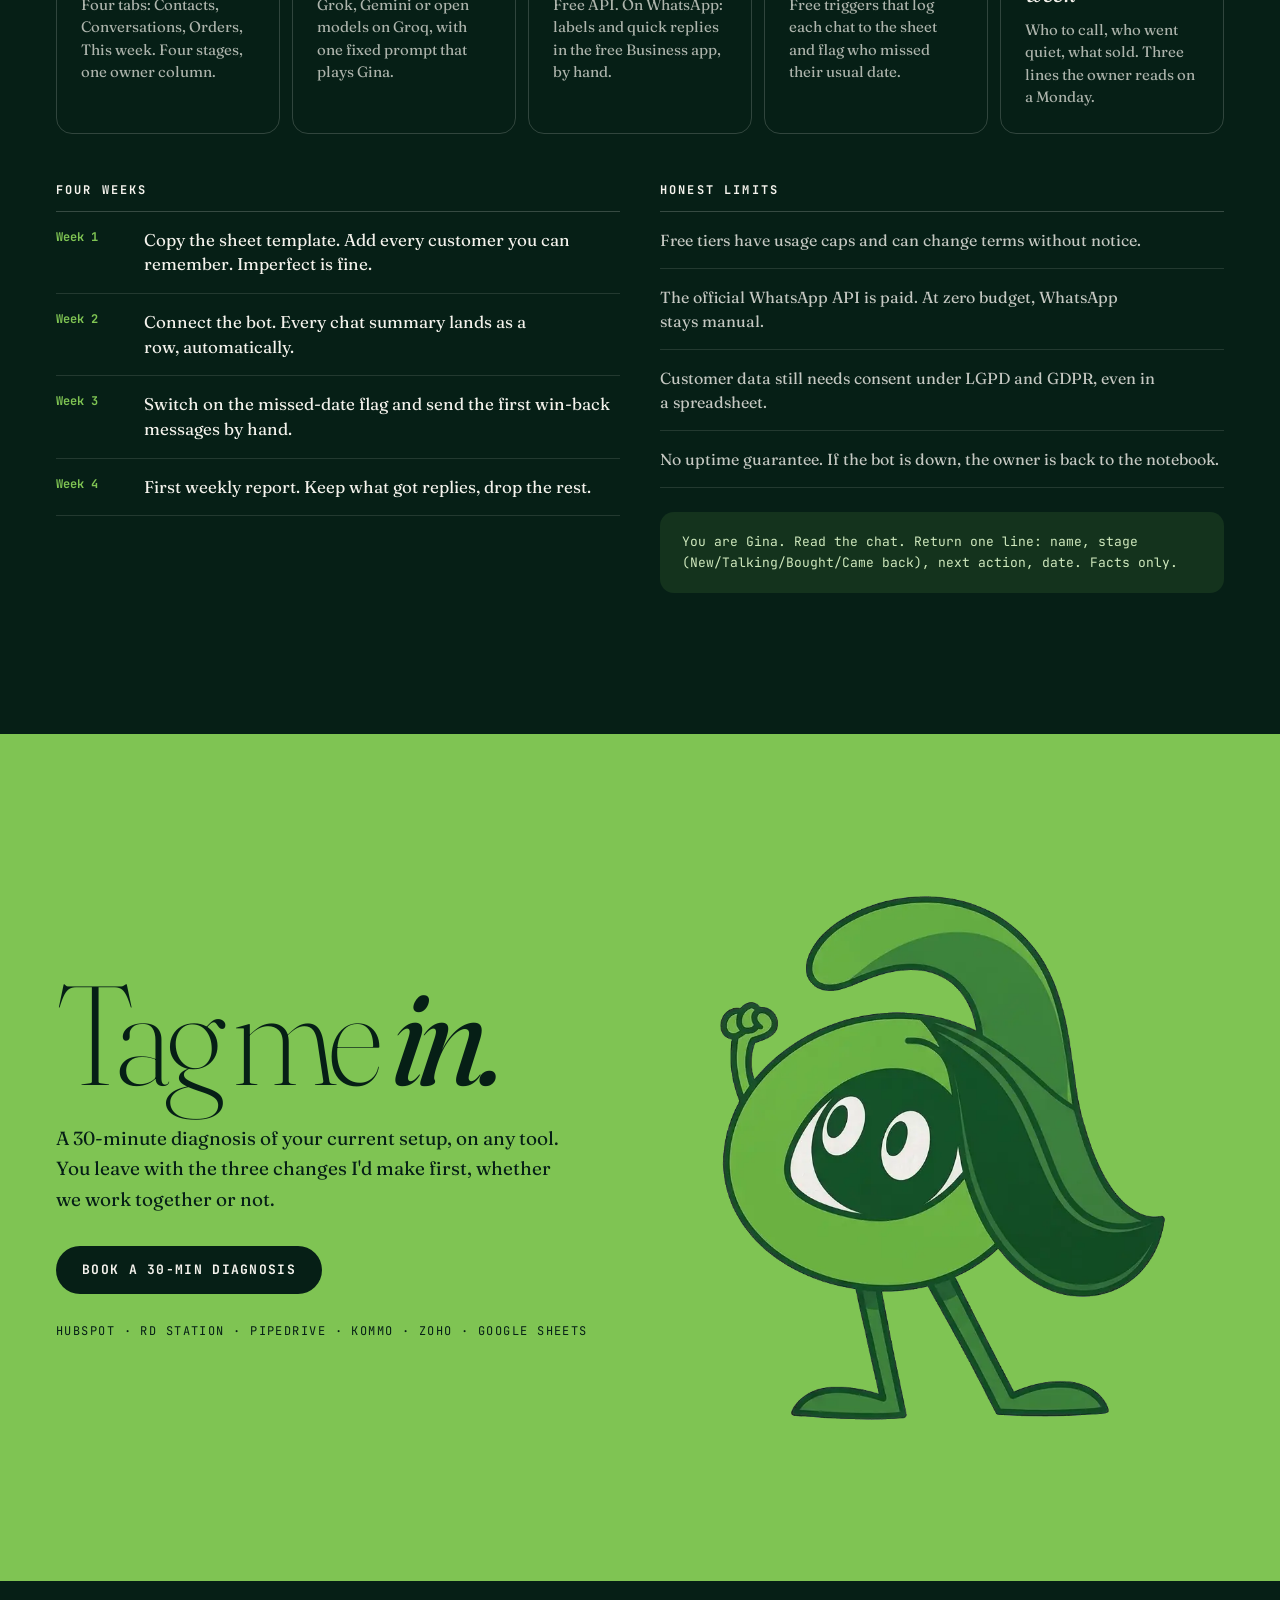
==== commit c66604e0: "Problem section: '3 problems, 3 answers' header Count comes from the content, so it follows the list" ====
--- a/index.html
+++ b/index.html
@@ -85,6 +85,7 @@
 <section class="section wrap" aria-labelledby="s1">
   <p class="eyebrow">01 — Why CRMs get abandoned</p>
   <h2 class="title title--narrow" id="s1">The problem is rarely the <s class="strike">software.</s> <span class="em em--accent">It's the model.</span></h2>
+  <p class="fixes__head">3 problems, 3 answers</p>
   <ol class="fixes">
     <li class="fix">
       <div class="fix__problem">
--- a/css/styles.css
+++ b/css/styles.css
@@ -289,7 +289,9 @@
 
 /* ── 01 Diagnosis ───────────────────────────────────── */
 /* Problem, then the answer on the same row. The panel is the loudest thing in the section on purpose. */
-.fixes { margin-top: 56px; display: flex; flex-direction: column; gap: 56px; }
+.fixes__head { margin-top: 48px; display: flex; align-items: center; gap: 16px; font: 700 12px/1 var(--mono); letter-spacing: .14em; text-transform: uppercase; color: var(--green); }
+.fixes__head::after { content: ''; flex: 1; height: 1px; background: var(--line); }
+.fixes { margin-top: 32px; display: flex; flex-direction: column; gap: 56px; }
 .fix { display: grid; grid-template-columns: minmax(0, 1fr); }
 .fix__k { font: 700 12px/1 var(--mono); letter-spacing: .14em; color: var(--green); }
 .fix__t { margin-top: 14px; font-size: clamp(30px, 8vw, 44px); line-height: 1.05; letter-spacing: -.03em; font-weight: 300; text-wrap: balance; }
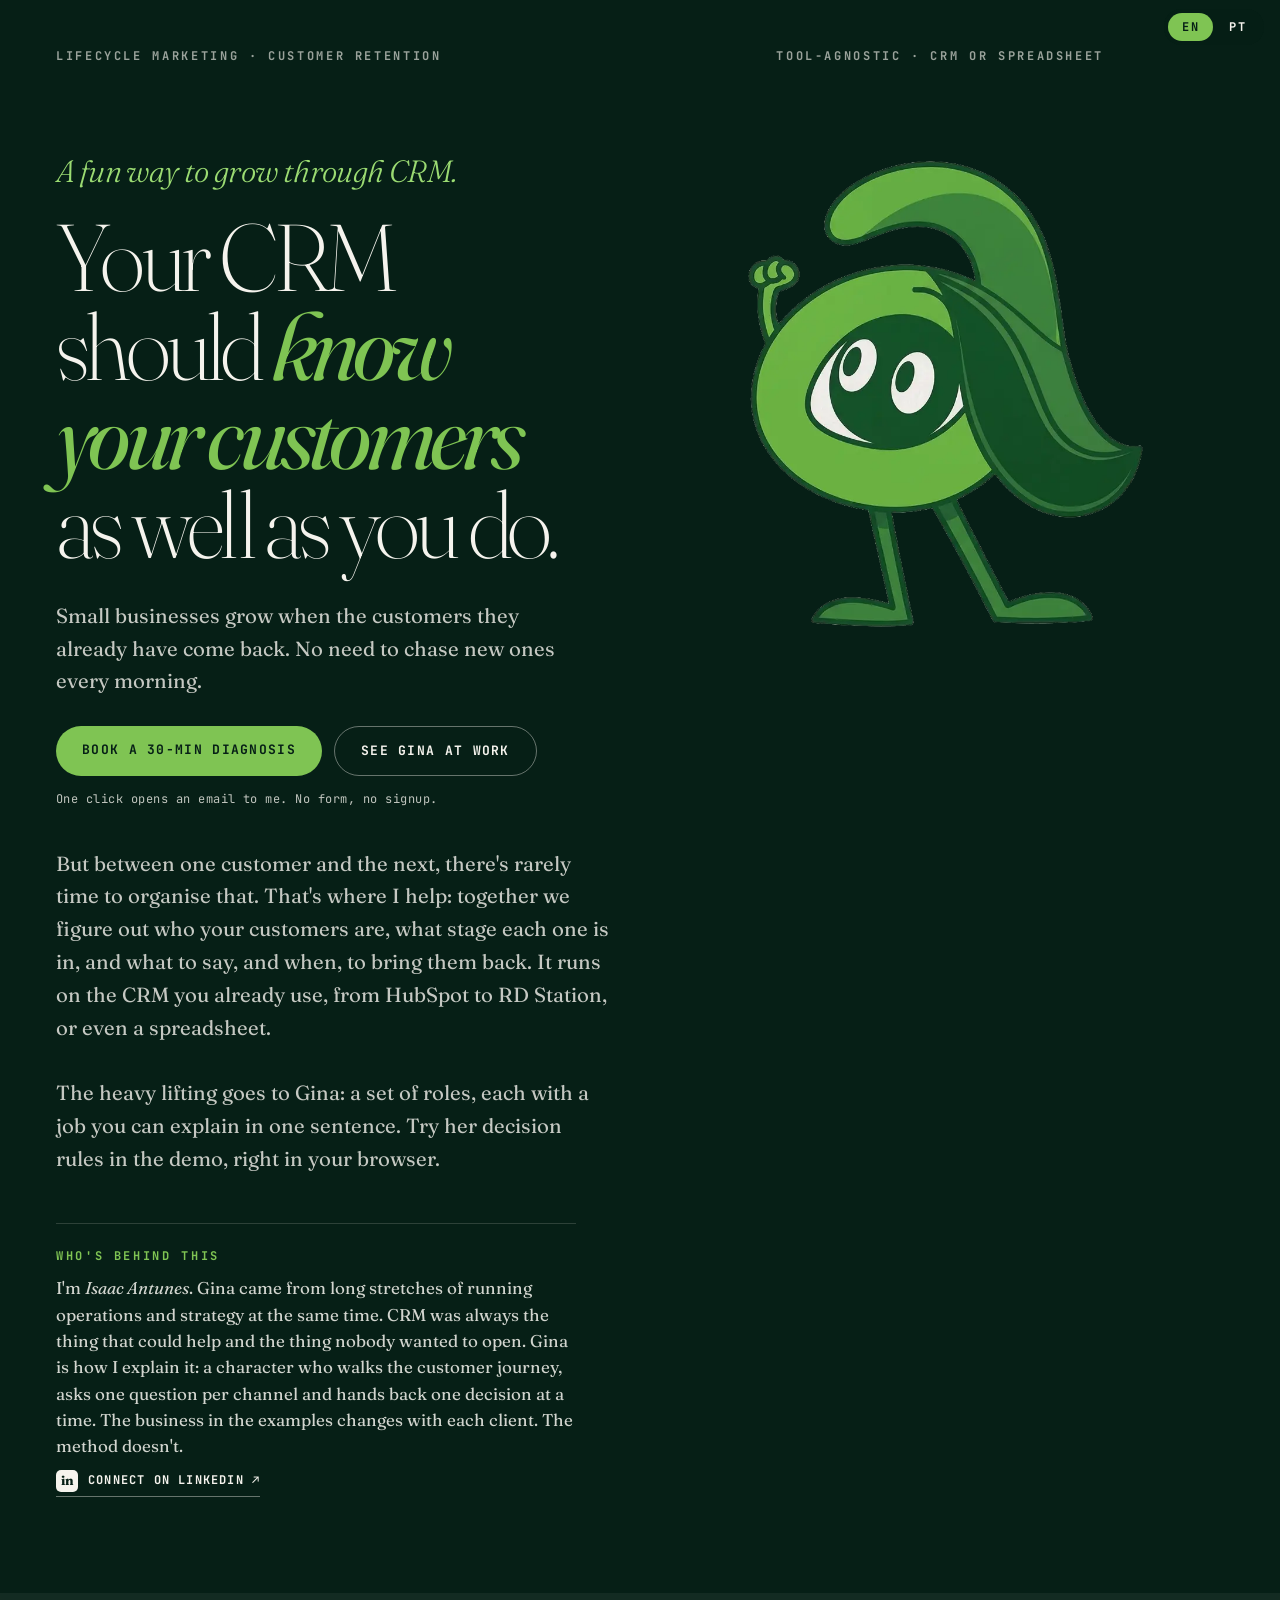
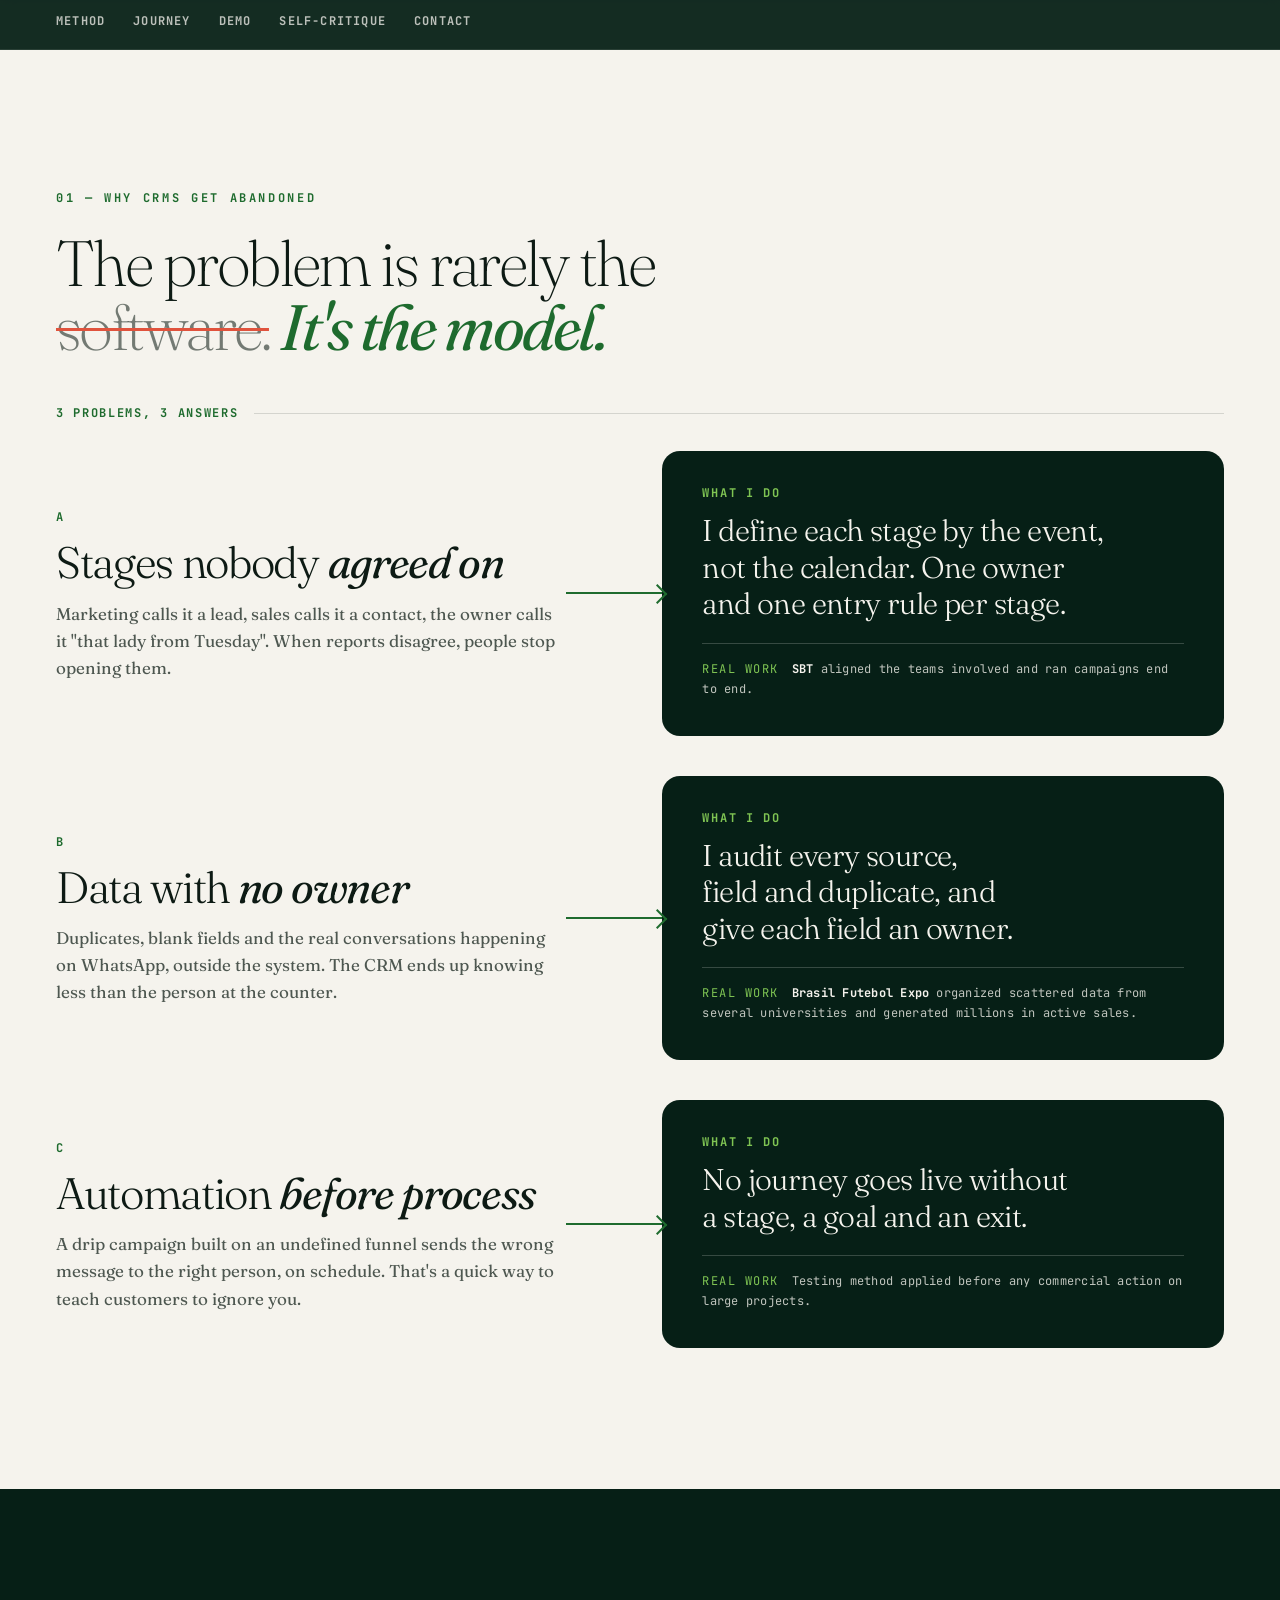
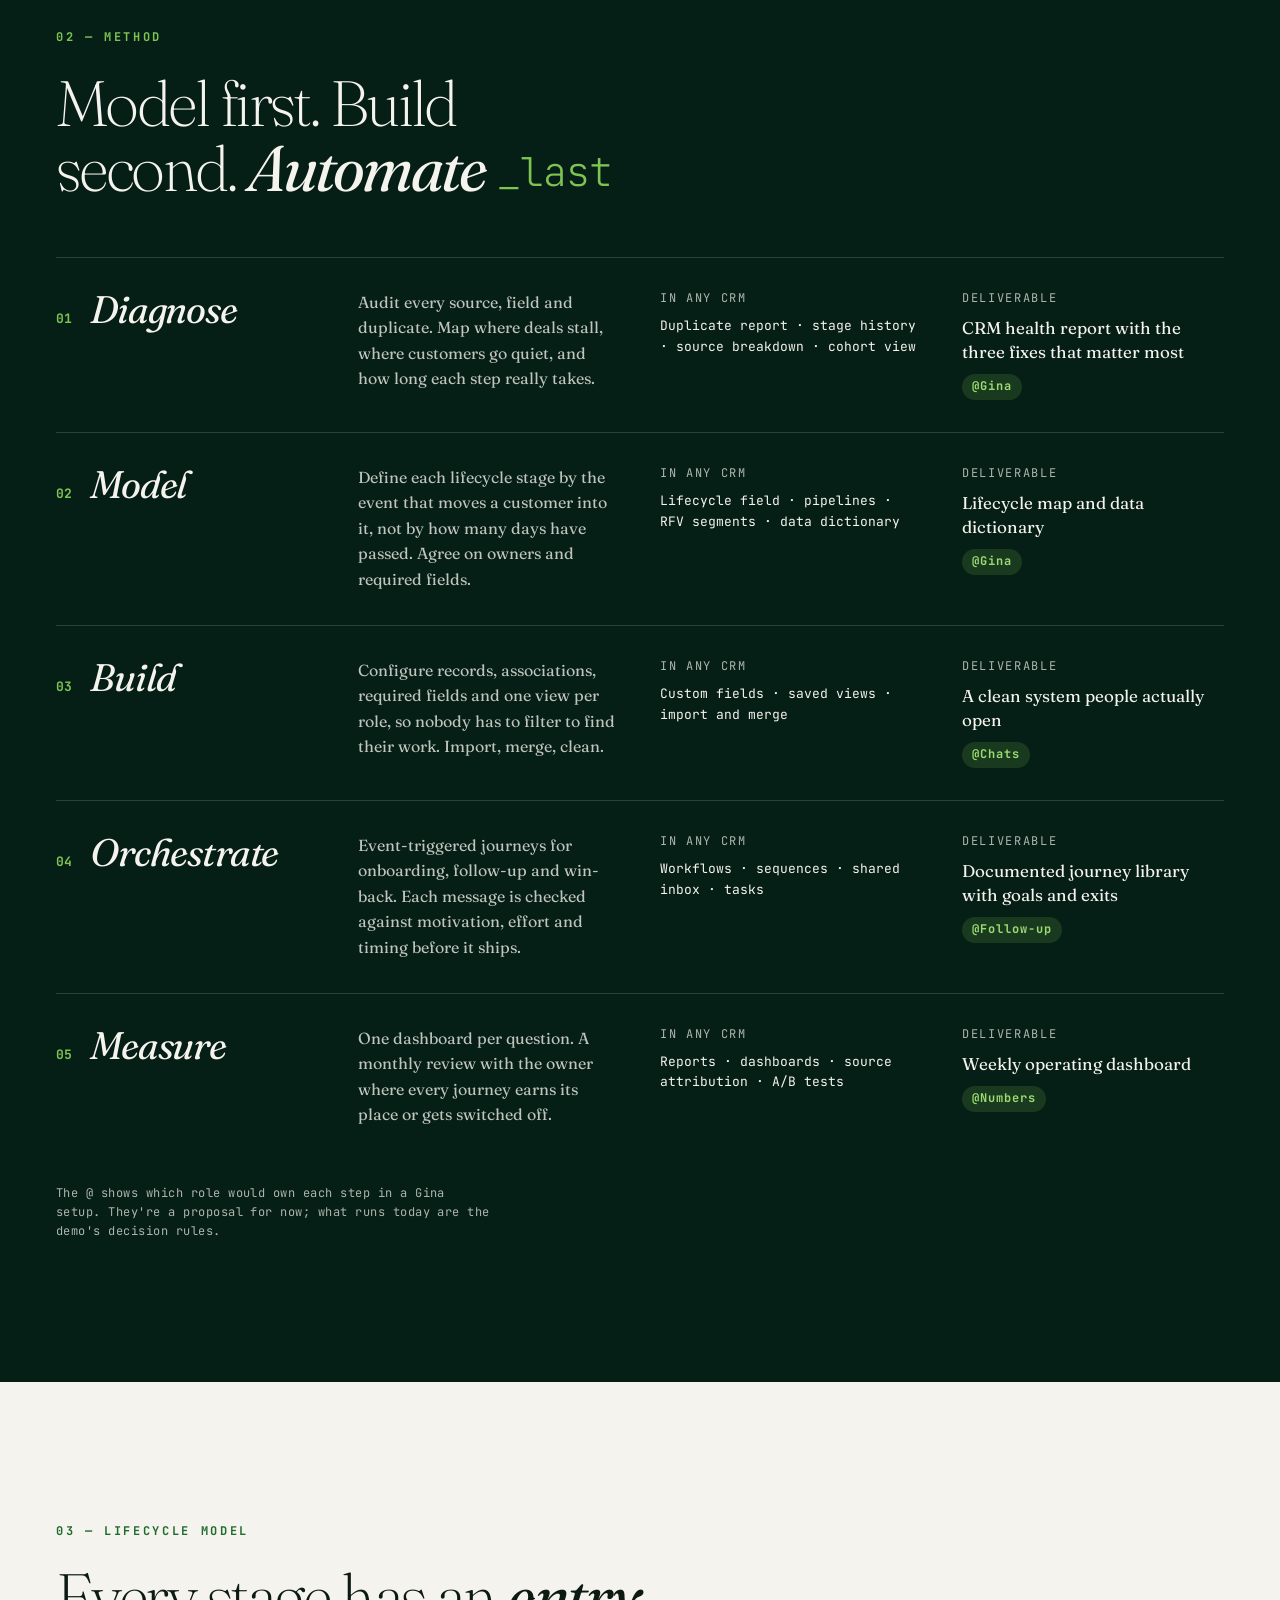
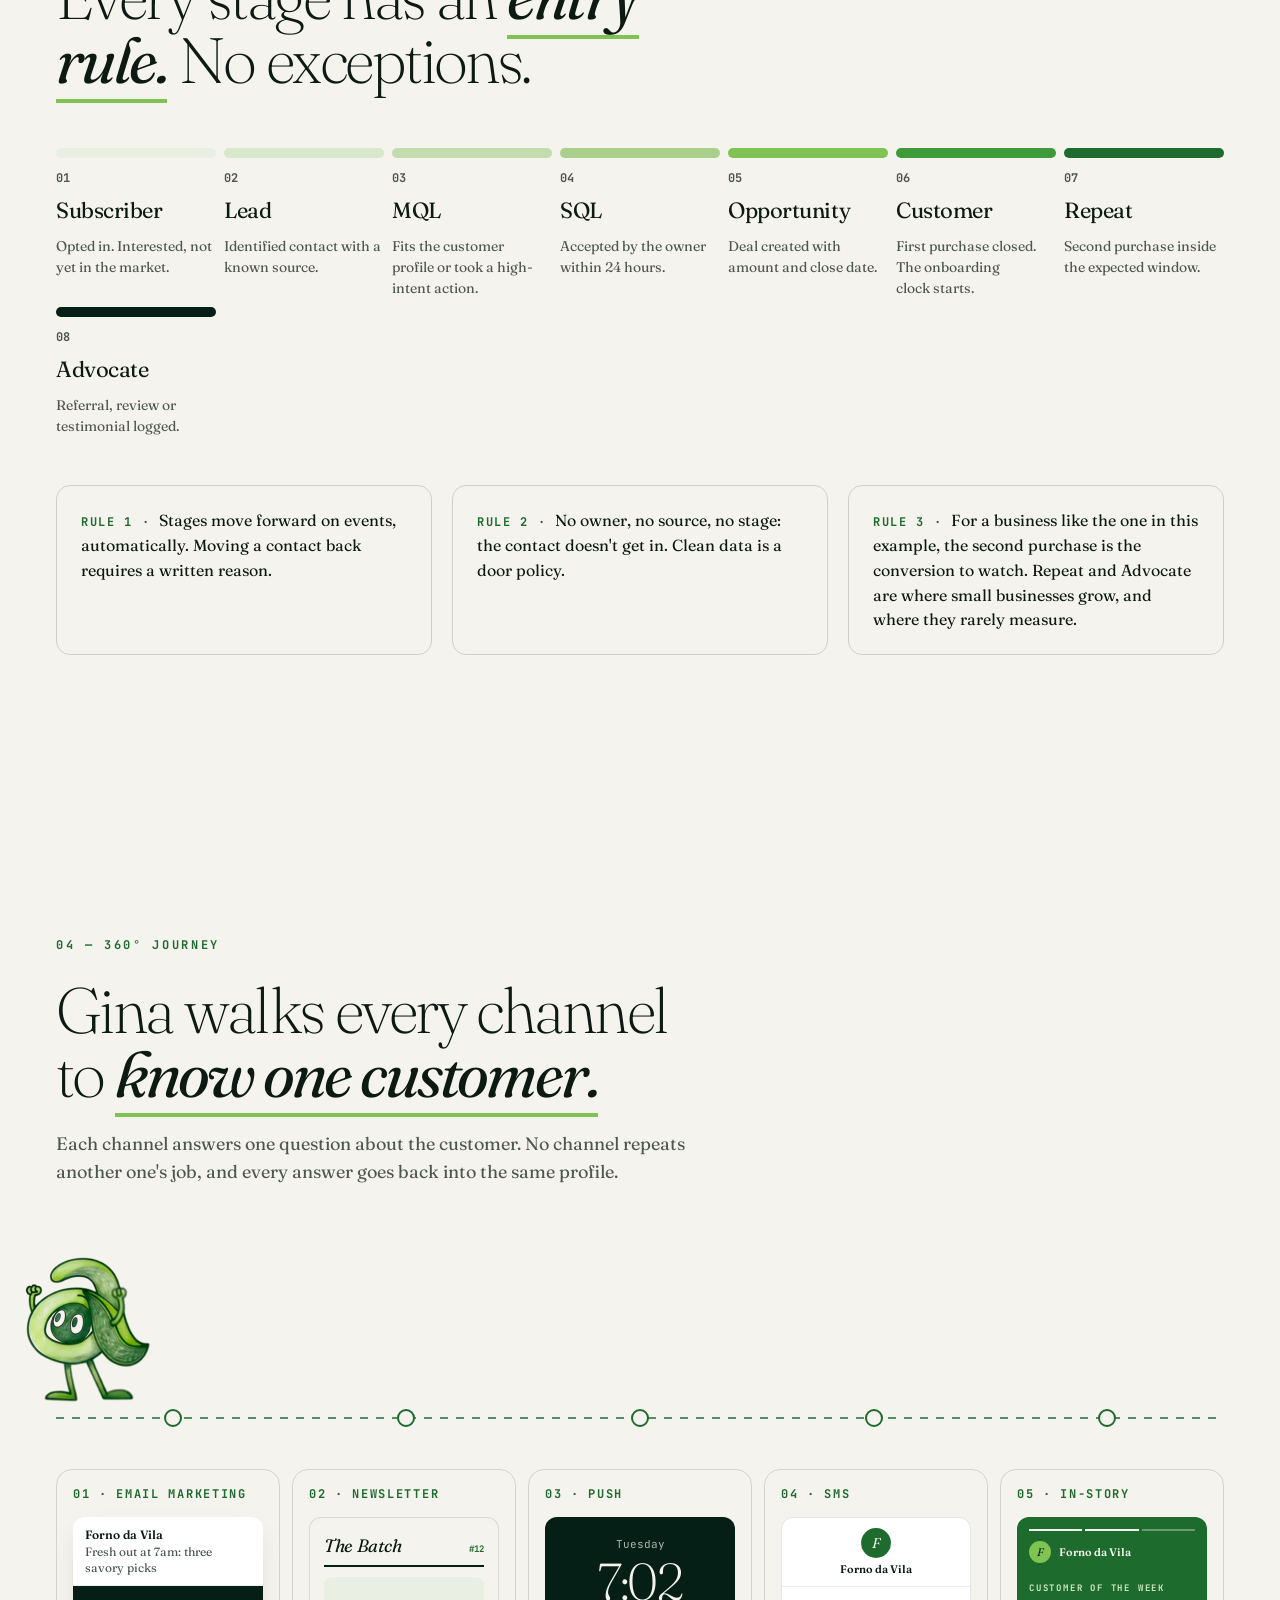
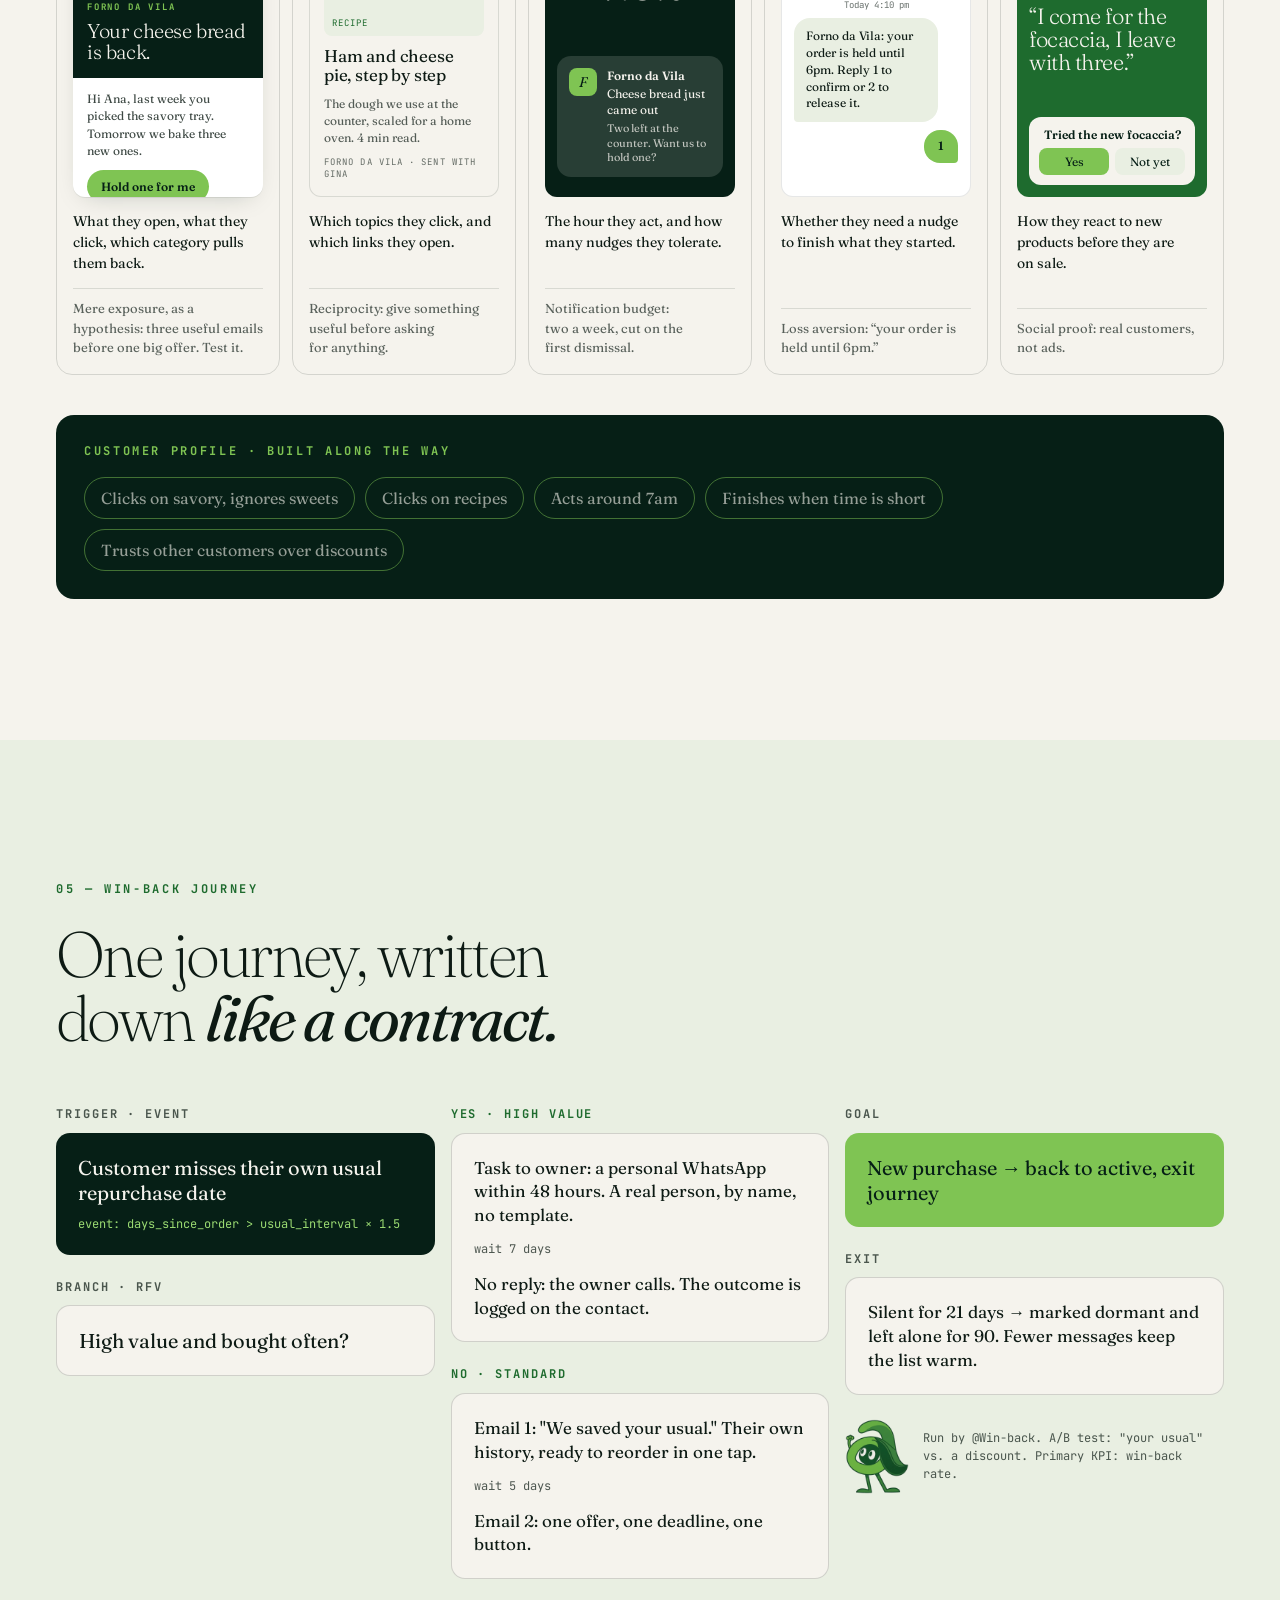
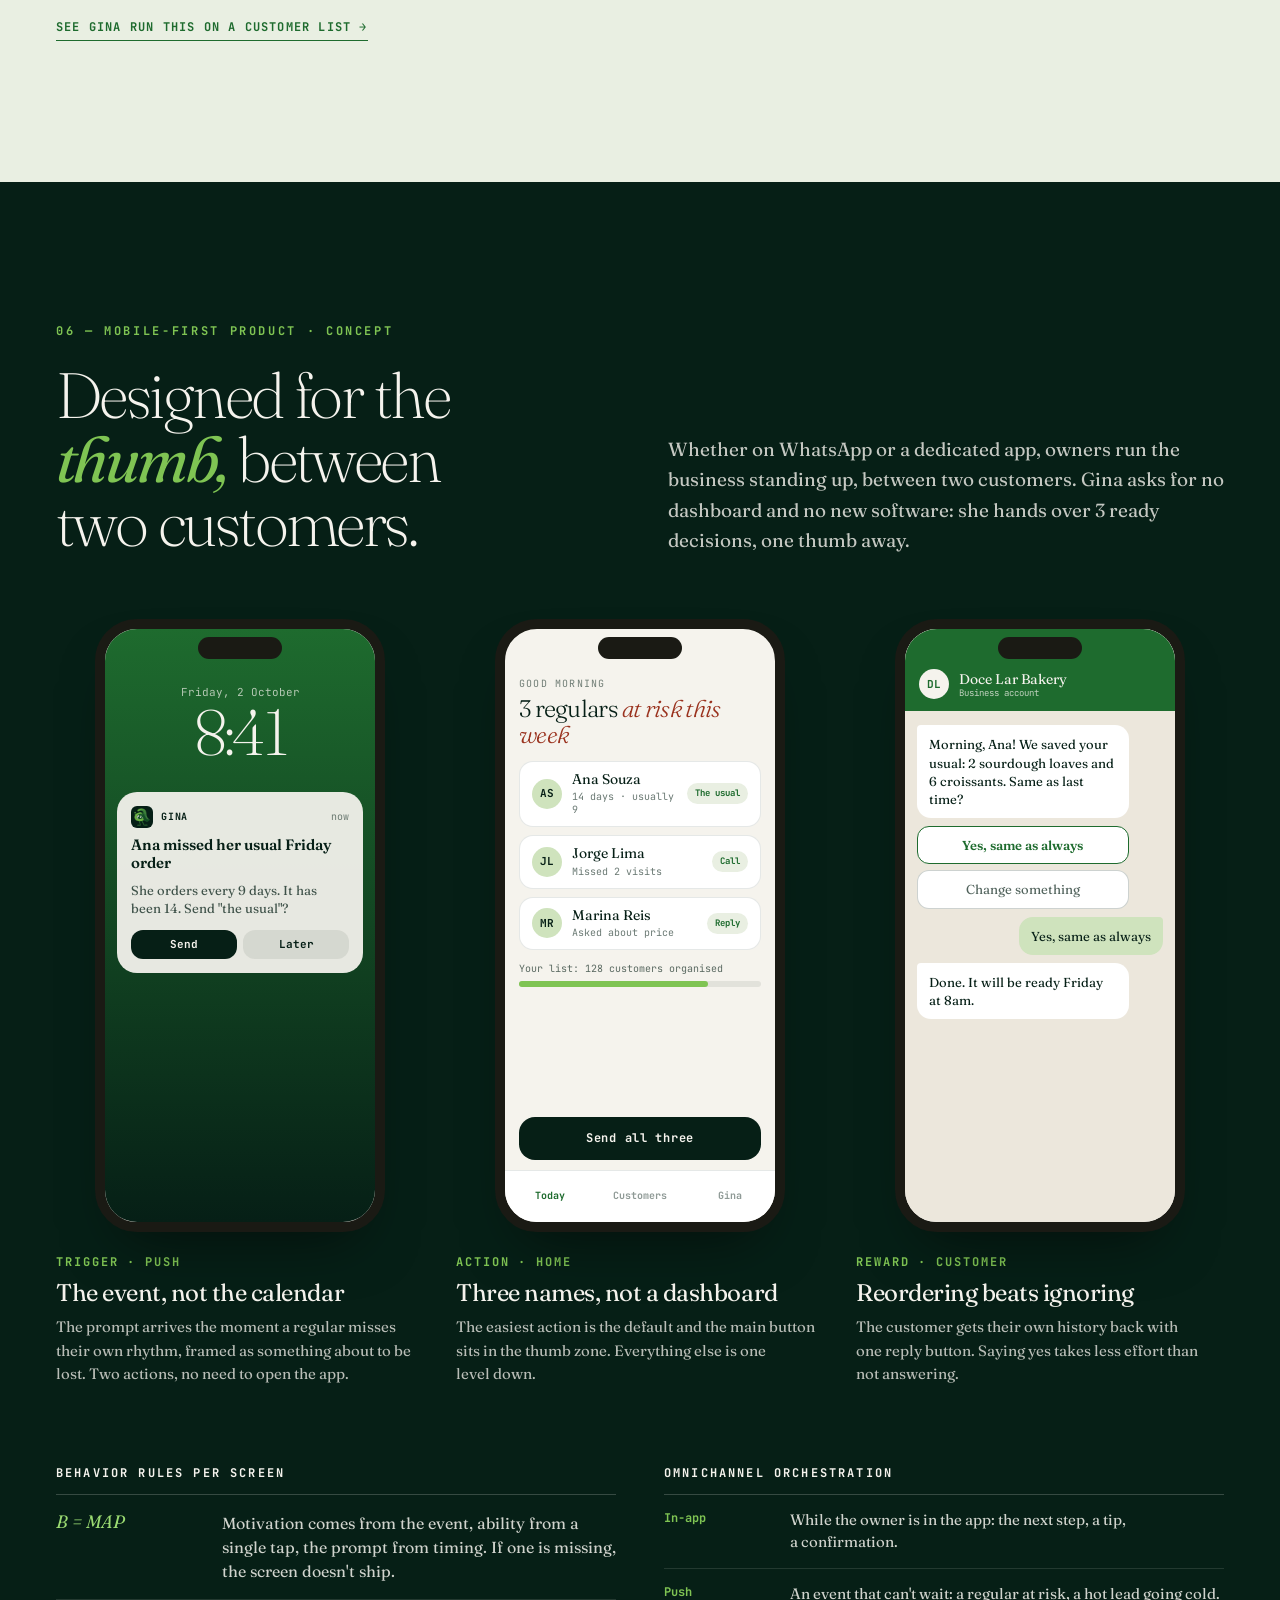
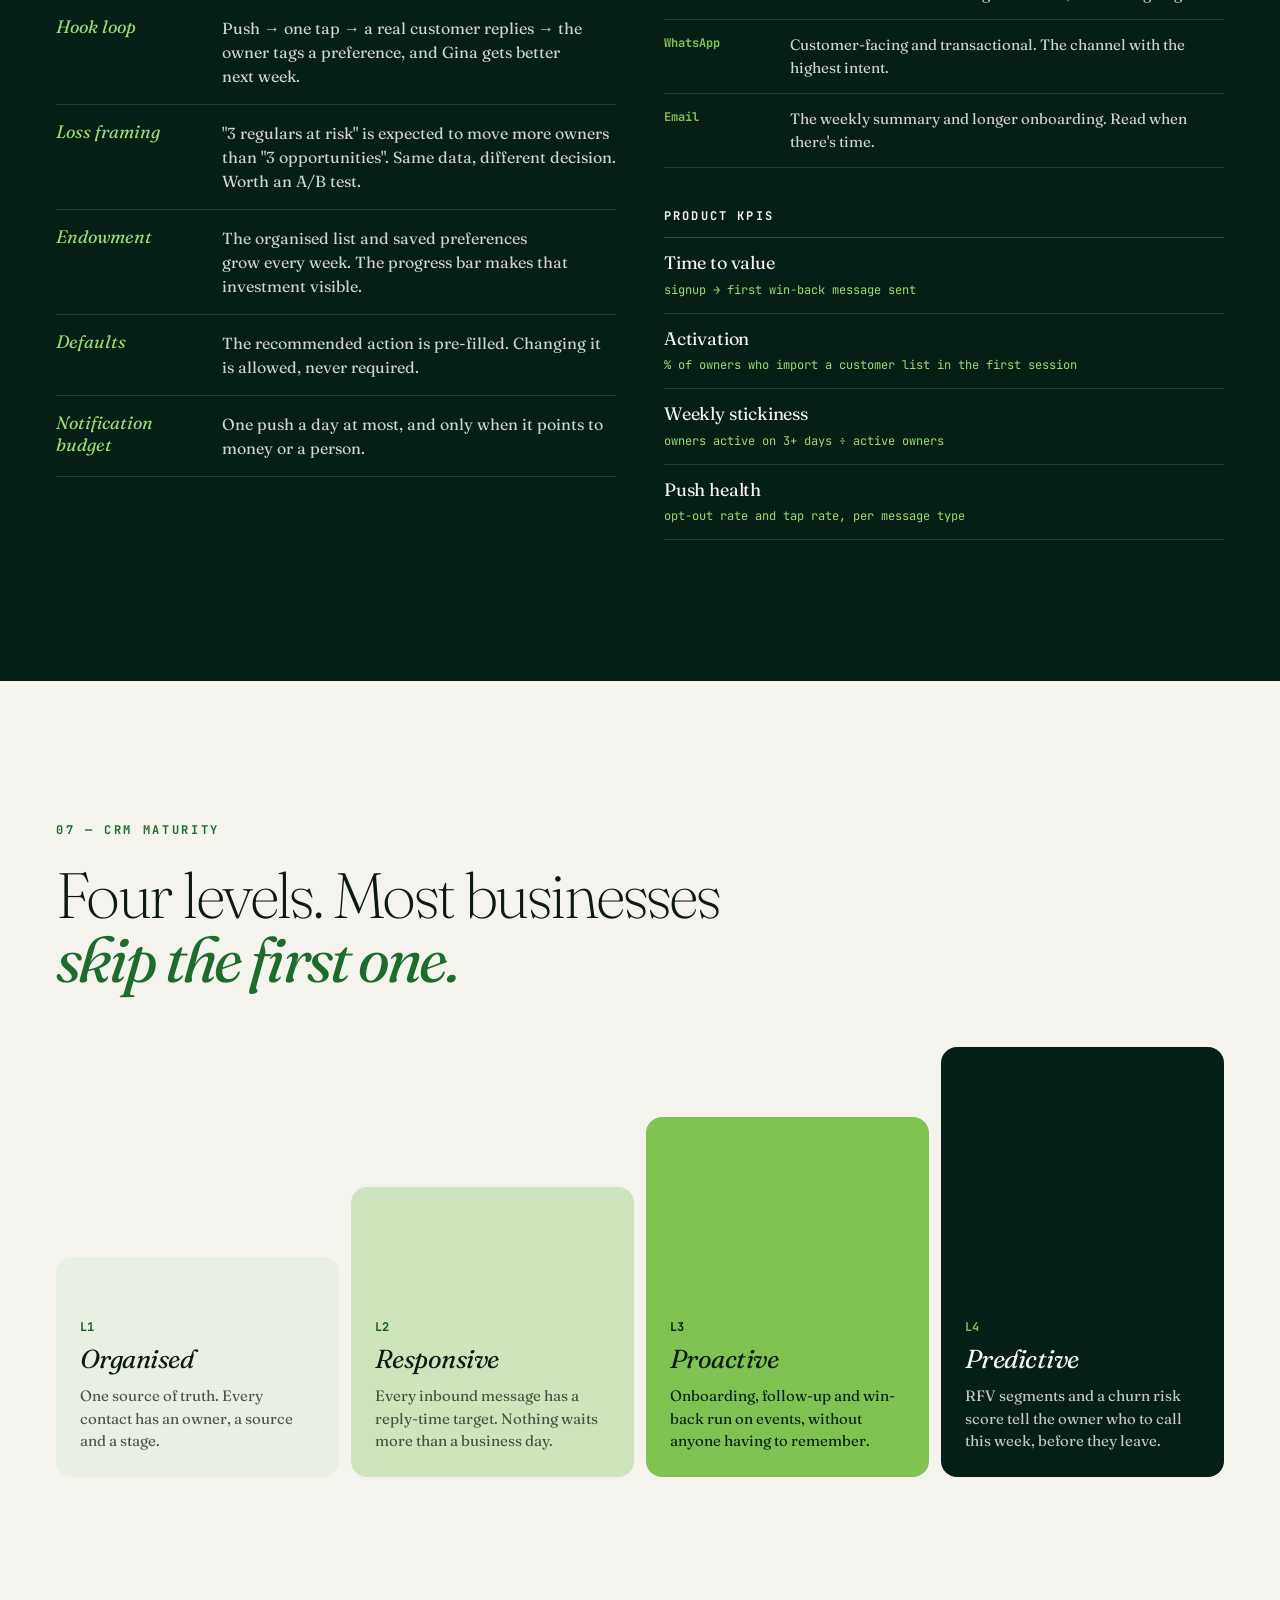
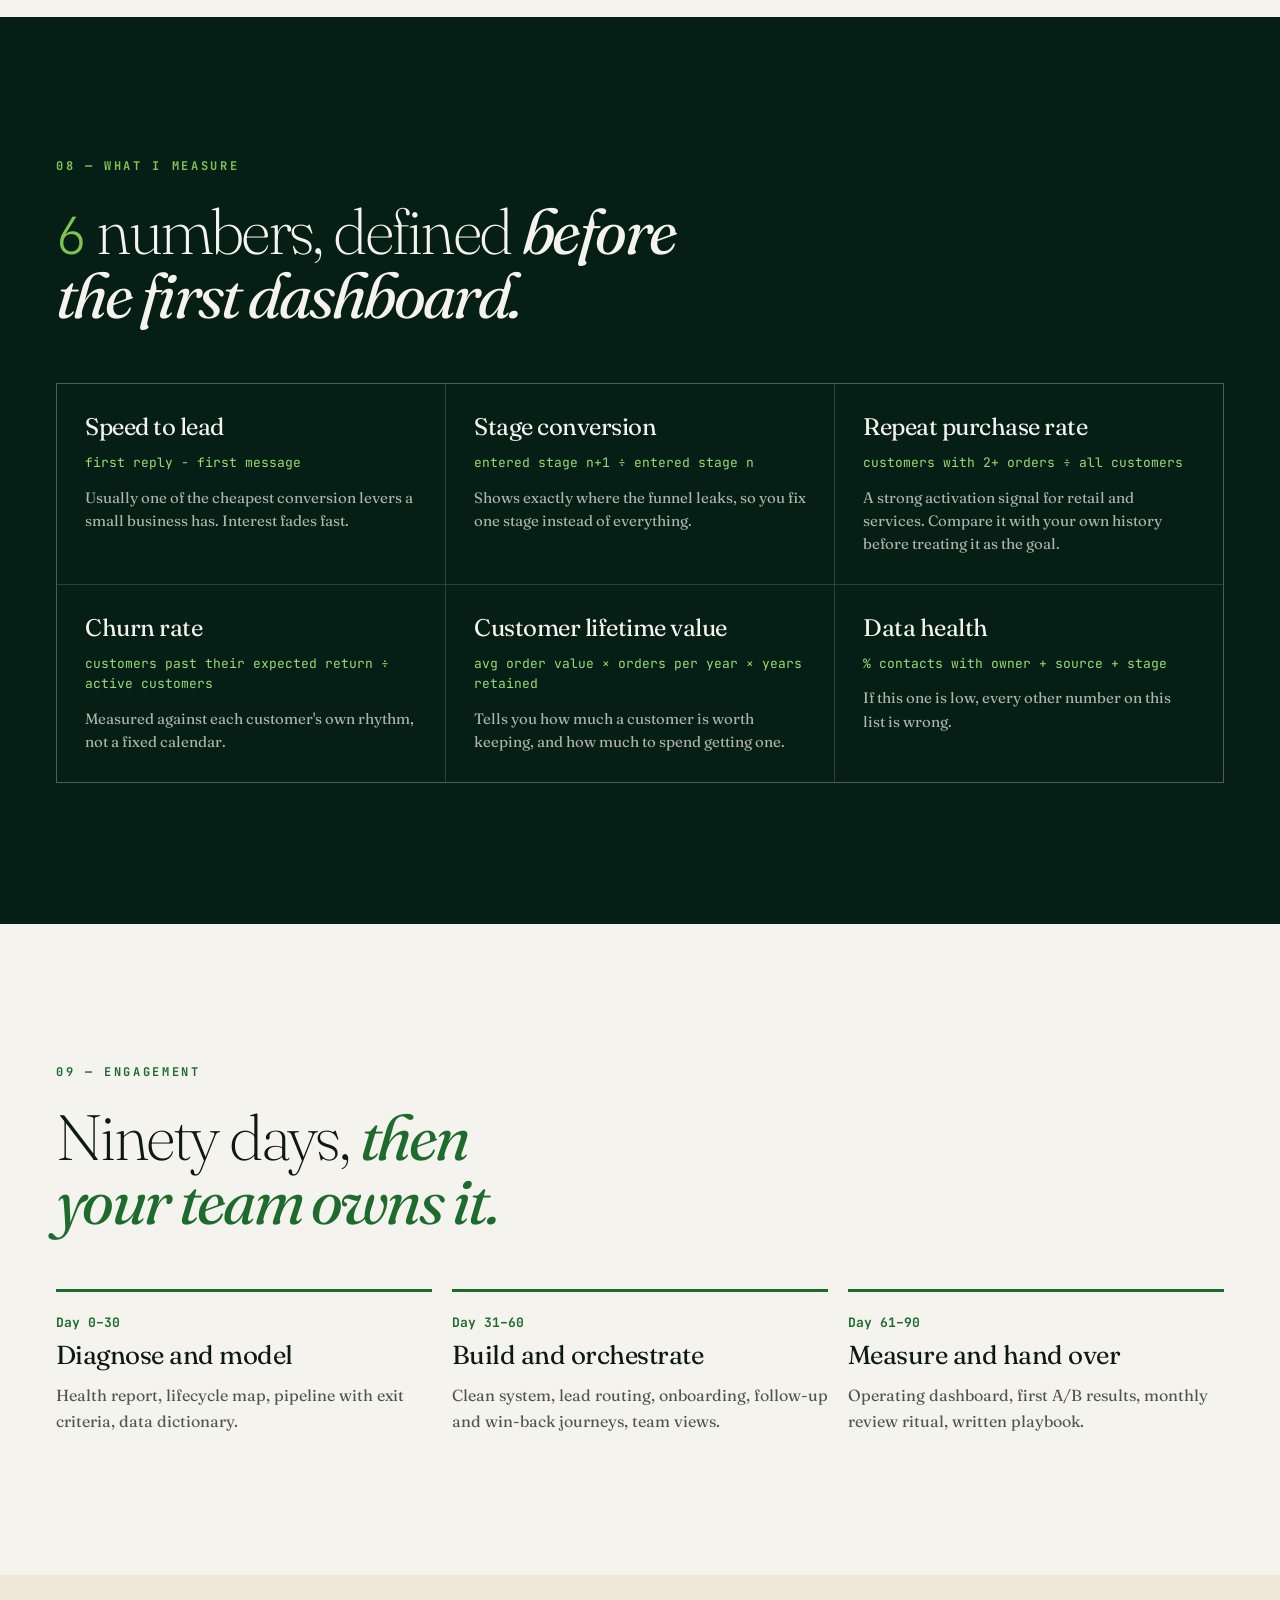
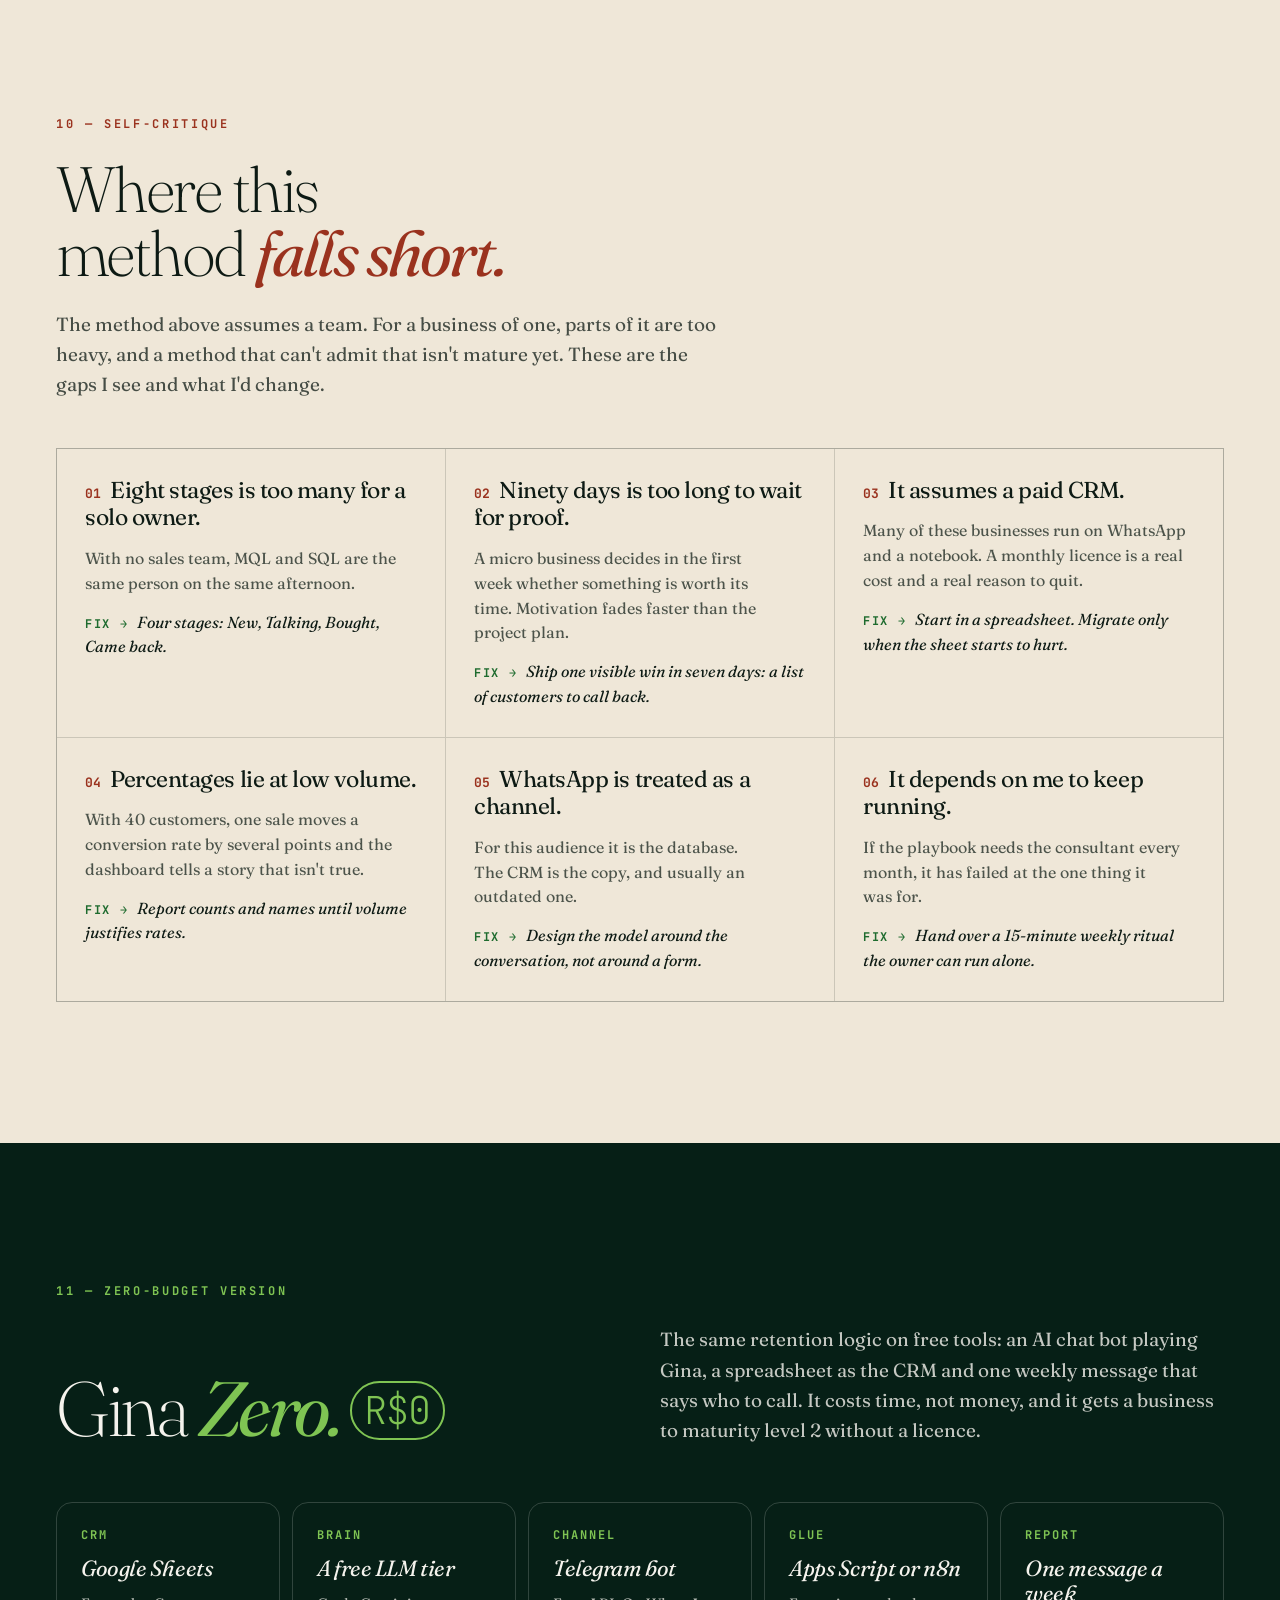
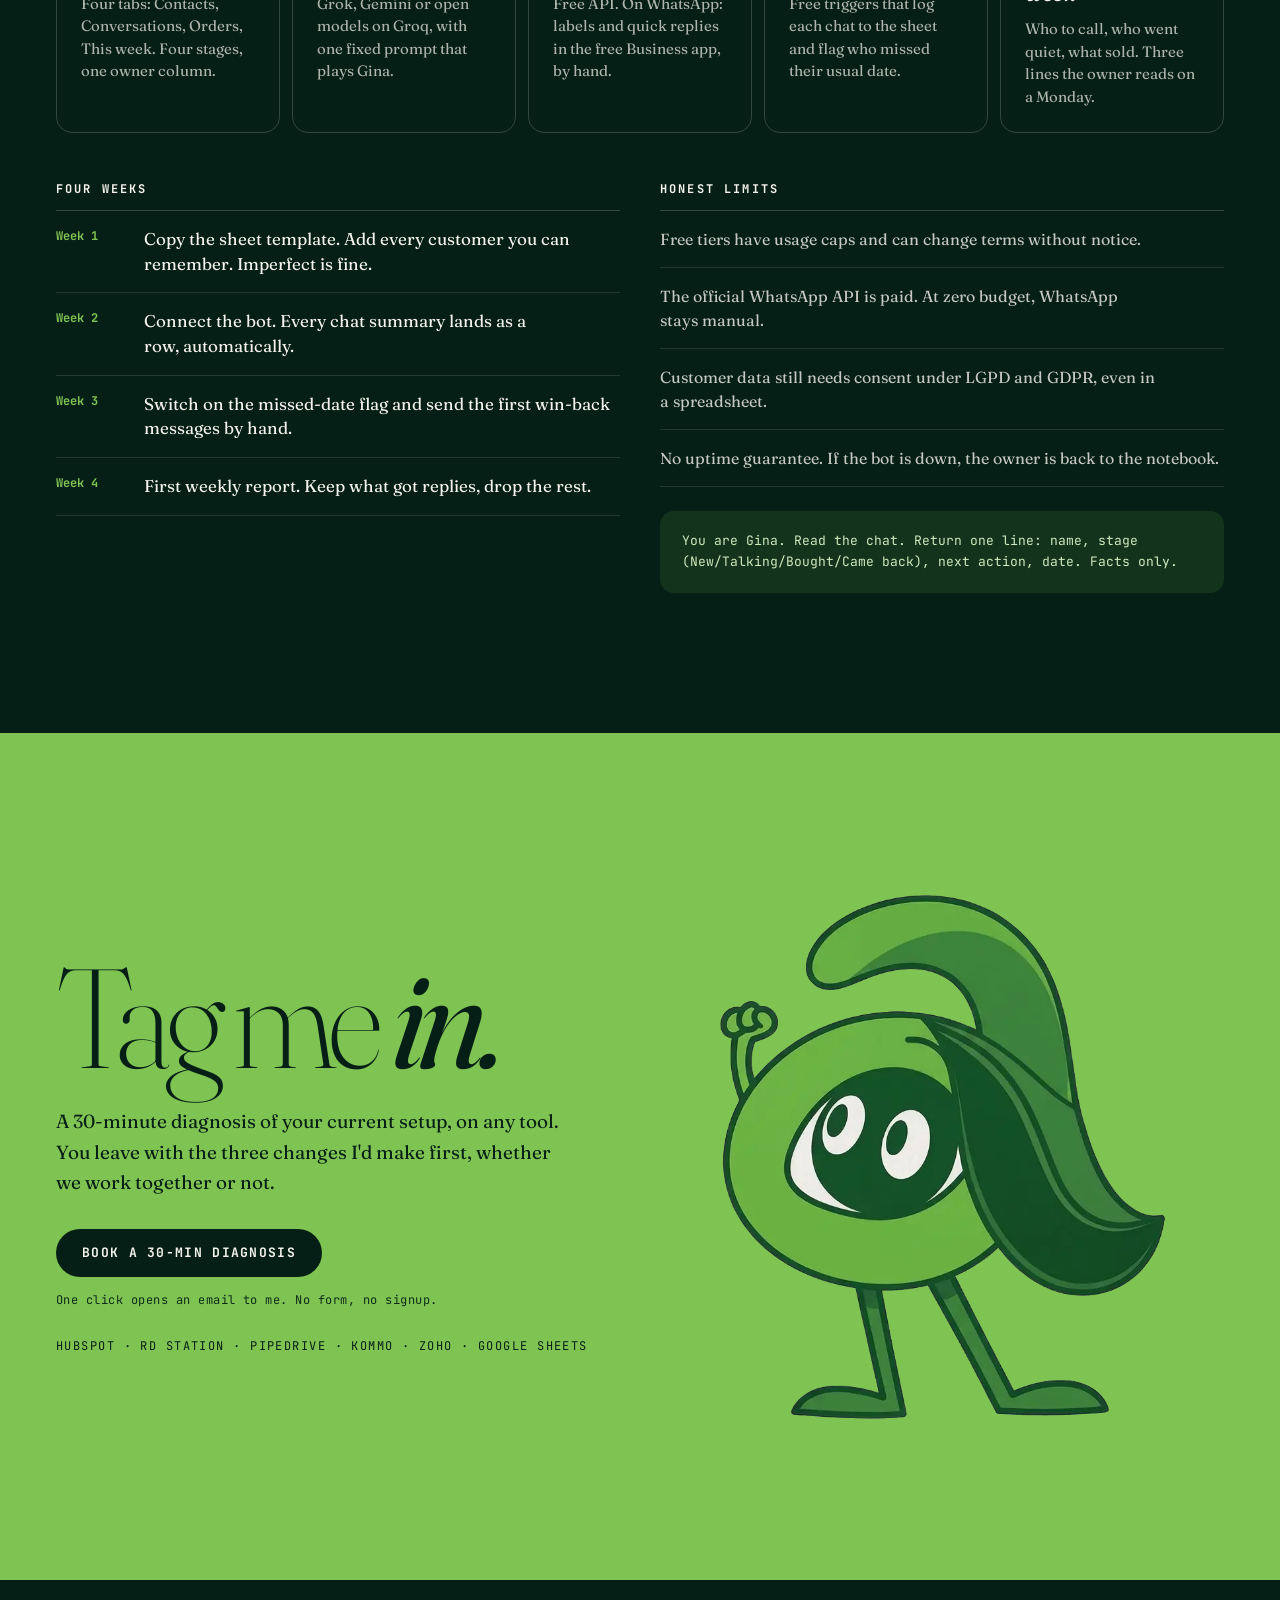
==== commit a839ab03: "Copy and contrast: lighter tone, clear CTA, firmer small text - Under both CTAs: one click opens an " ====
--- a/index.html
+++ b/index.html
@@ -56,7 +56,8 @@
           <a class="btn btn--primary" href="mailto:iantunessp@gmail.com?subject=CRM%20diagnosis%20-%20Gina">Book a 30-min diagnosis</a>
           <a class="btn btn--ghost" href="demo/">See Gina at work</a>
         </div>
-        <div class="hero__lead hero__lead--more"><p>But between one customer and the next, there's rarely time to organise that. That's where I help: together we figure out who your customers are, what stage each one is in, and what to say, and when, to bring them back. It runs on the CRM you already use, from HubSpot to RD Station, or even a spreadsheet.</p><p>The heavy lifting goes to Gina: a set of agent roles, each with a job that fits in one sentence. The demo runs her decision rules in your browser; the agents are the proposal, not a live product.</p></div>
+        <p class="cta-note">One click opens an email to me. No form, no signup.</p>
+        <div class="hero__lead hero__lead--more"><p>But between one customer and the next, there's rarely time to organise that. That's where I help: together we figure out who your customers are, what stage each one is in, and what to say, and when, to bring them back. It runs on the CRM you already use, from HubSpot to RD Station, or even a spreadsheet.</p><p>The heavy lifting goes to Gina: a set of roles, each with a job you can explain in one sentence. Try her decision rules in the demo, right in your browser.</p></div>
         <div class="who">
           <p class="eyebrow">Who's behind this</p>
           <p>I'm <span class="em">Isaac Antunes</span>. Gina came from long stretches of running operations and strategy at the same time. CRM was always the thing that could help and the thing nobody wanted to open. Gina is how I explain it: a character who walks the customer journey, asks one question per channel and hands back one decision at a time. The business in the examples changes with each client. The method doesn't.</p>
@@ -165,7 +166,7 @@
         <div class="step__col"><p class="step__label">Deliverable</p><p class="step__out">Weekly operating dashboard</p><span class="chip">@Numbers</span></div>
       </li>
     </ol>
-    <p class="steps__note">@ marks the role that would own each step in a Gina setup. The roles are a proposal; today only the demo's decision rules run.</p>
+    <p class="steps__note">The @ shows which role would own each step in a Gina setup. They're a proposal for now; what runs today are the demo's decision rules.</p>
   </div>
 </section>
 
@@ -548,6 +549,7 @@
       <h2 class="close__title" id="close">Tag me <span class="em">in.</span></h2>
       <p class="close__p">A 30-minute diagnosis of your current setup, on any tool. You leave with the three changes I'd make first, whether we work together or not.</p>
       <a class="btn btn--dark" href="mailto:iantunessp@gmail.com?subject=CRM%20diagnosis%20-%20Gina">Book a 30-min diagnosis</a>
+      <p class="cta-note">One click opens an email to me. No form, no signup.</p>
       <p class="close__tools">HubSpot · RD Station · Pipedrive · Kommo · Zoho · Google Sheets</p>
     </div>
     <img class="close__art" src="assets/gina-flat.webp" alt="Gina" width="460" height="539" loading="lazy">
@@ -561,7 +563,7 @@
     <div class="footer__legal">
       <p><strong>© 2026 Isaac Antunes. All rights reserved.</strong></p>
       <p>Gina (name, character and illustrations), method, copy and page design are original work by the author. Reproduction, adaptation or commercial use requires written permission.</p>
-      <p>Gina is a concept project and a rules demo. The businesses, customers and figures in the examples are fictional: they illustrate the method and are not results.</p>
+      <p>Gina is a concept project and a rules demo. The businesses, customers and numbers in the examples are made up to show the method; they aren't results.</p>
     </div>
     <nav class="footer__links" aria-label="Isaac Antunes">
       <a href="mailto:iantunessp@gmail.com?subject=CRM%20diagnosis%20-%20Gina">iantunessp@gmail.com</a>
--- a/css/styles.css
+++ b/css/styles.css
@@ -16,7 +16,7 @@
   --mint-2: #cfe3bd;
   --sand: #efe7d8;
   --chat: #ece7dc;
-  --rust: #b03a22;
+  --rust: #9a321e;
   --coral: #e0533d;
   --device: #1a1a14;
 
@@ -228,6 +228,9 @@
 @media (min-width: 960px) { .hero__lead:first-child { margin-top: 32px; } }
 .hero__ctas { margin-top: 28px; display: flex; flex-wrap: wrap; gap: 12px; }
 .hero__ctas .btn--ghost:hover { color: var(--signal); }
+.cta-note { margin-top: 14px; font: 400 12px/1.5 var(--mono); letter-spacing: .04em; }
+.hero .cta-note { color: rgba(245, 243, 237, .78); }
+.close .cta-note { margin-top: 14px; color: rgba(6, 31, 22, .92); }
 
 .who {
   margin-top: 48px; padding-top: 24px; max-width: 52ch;
@@ -340,7 +343,7 @@
 .step__name { font-size: clamp(28px, 3vw, 40px); font-style: italic; letter-spacing: -.03em; line-height: 1; }
 .step__what { font-size: 16px; line-height: 1.6; color: var(--muted); text-wrap: pretty; }
 .step__col { display: flex; flex-direction: column; gap: 10px; }
-.step__label { font: 400 12px/1.4 var(--mono); letter-spacing: .14em; text-transform: uppercase; color: rgba(245, 243, 237, .55); }
+.step__label { font: 400 12px/1.4 var(--mono); letter-spacing: .14em; text-transform: uppercase; color: rgba(245, 243, 237, .7); }
 .step__tool { font: 400 13px/1.55 var(--mono); }
 .step__out { font-size: 17px; line-height: 1.4; }
 
@@ -502,7 +505,7 @@
 .node--big { font-size: 20px; line-height: 1.25; }
 .node--stack { display: flex; flex-direction: column; gap: 14px; }
 .node__code { margin-top: 10px; font: 400 12px/1.5 var(--mono); color: var(--signal-soft); }
-.node__wait { font: 400 12px/1.4 var(--mono); color: rgba(13, 26, 20, .6); }
+.node__wait { font: 400 12px/1.4 var(--mono); color: rgba(13, 26, 20, .72); }
 .flow__run { display: flex; gap: 14px; align-items: center; }
 .flow__run img { width: 64px; height: auto; flex: none; }
 .flow__run p { font: 400 12px/1.5 var(--mono); color: var(--muted); }
@@ -596,7 +599,7 @@
 .level:nth-child(2) { --h: 290px; --bg: var(--mint-2); }
 .level:nth-child(3) { --h: 360px; --bg: var(--signal); }
 .level:nth-child(4) { --h: 430px; --bg: var(--forest); color: var(--paper); }
-.level__n { font: 700 12px/1 var(--mono); color: var(--green); }
+.level__n { font: 700 12px/1 var(--mono); color: #195a27; }
 .level__name { font-size: 26px; font-style: italic; letter-spacing: -.02em; }
 .level__d { font-size: 15px; line-height: 1.5; color: var(--muted); }
 .level:nth-child(3) .level__n, .level:nth-child(3) .level__d { color: var(--forest); }
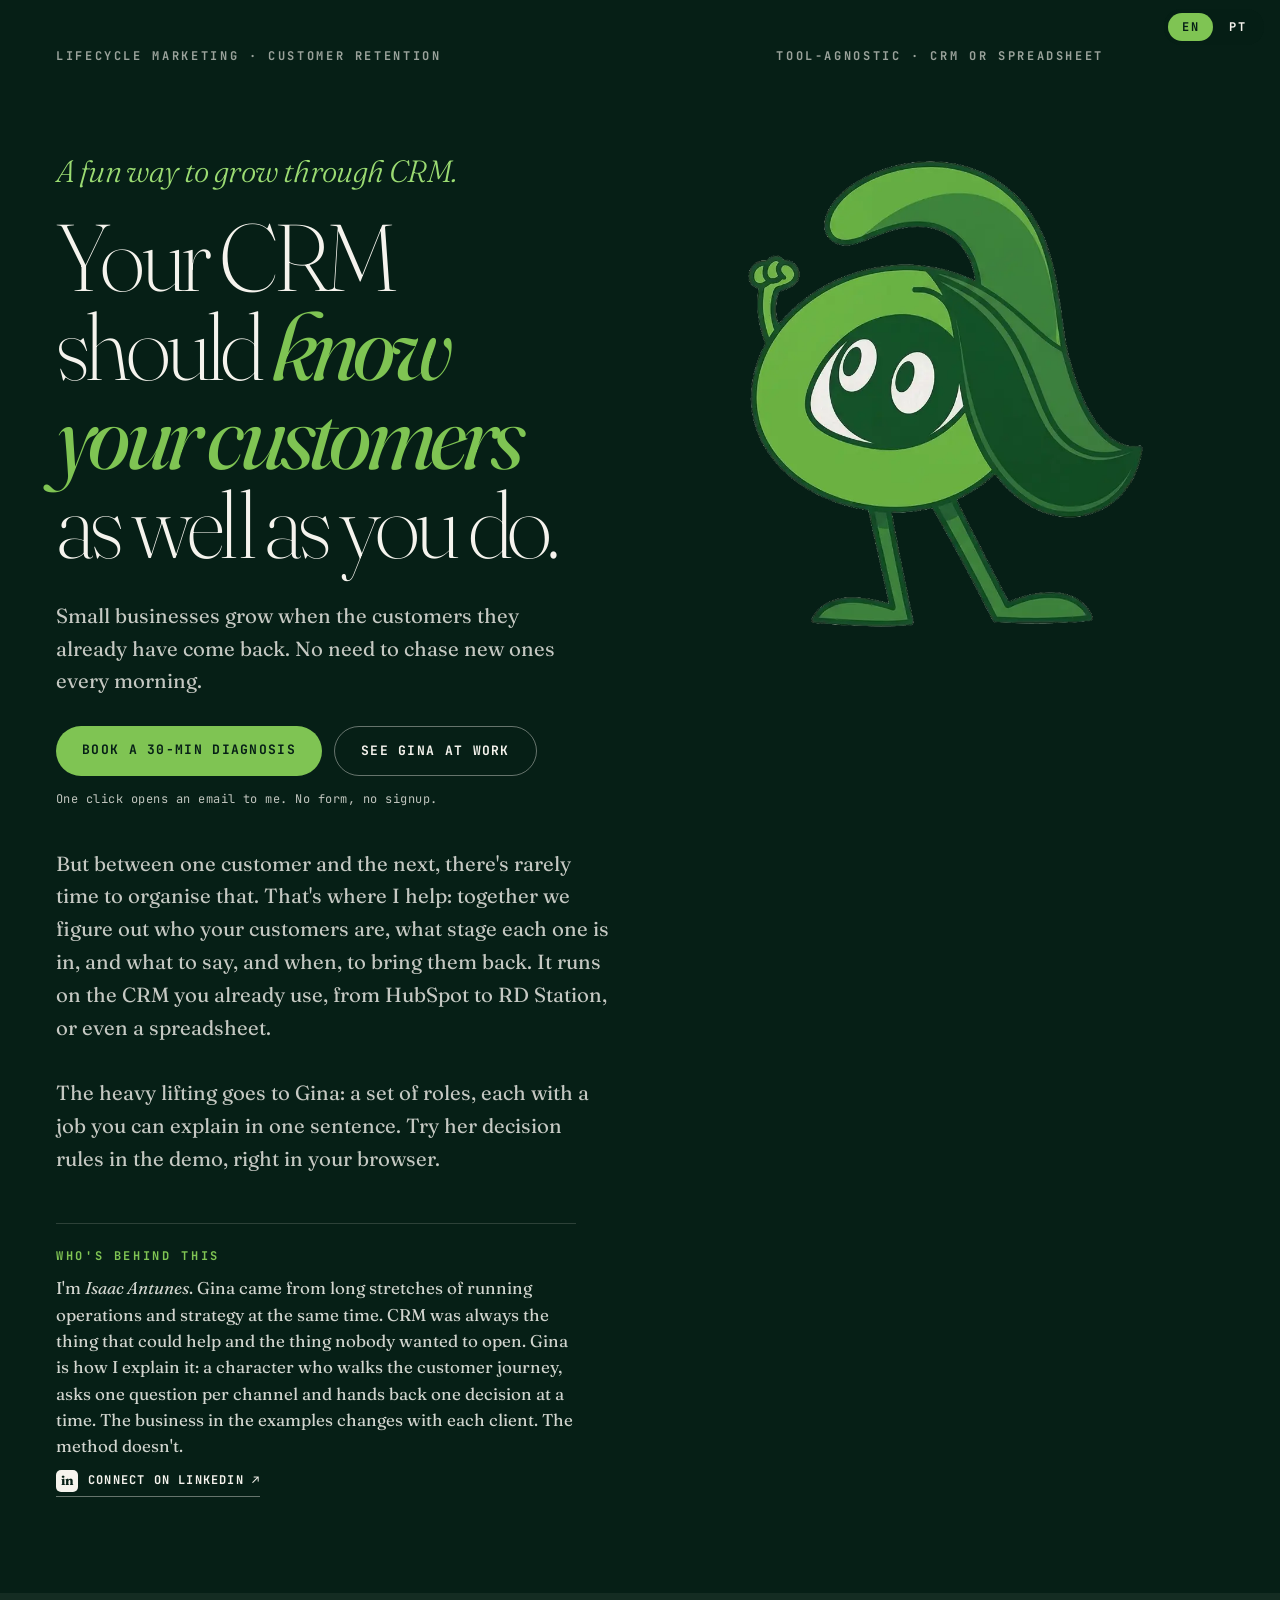
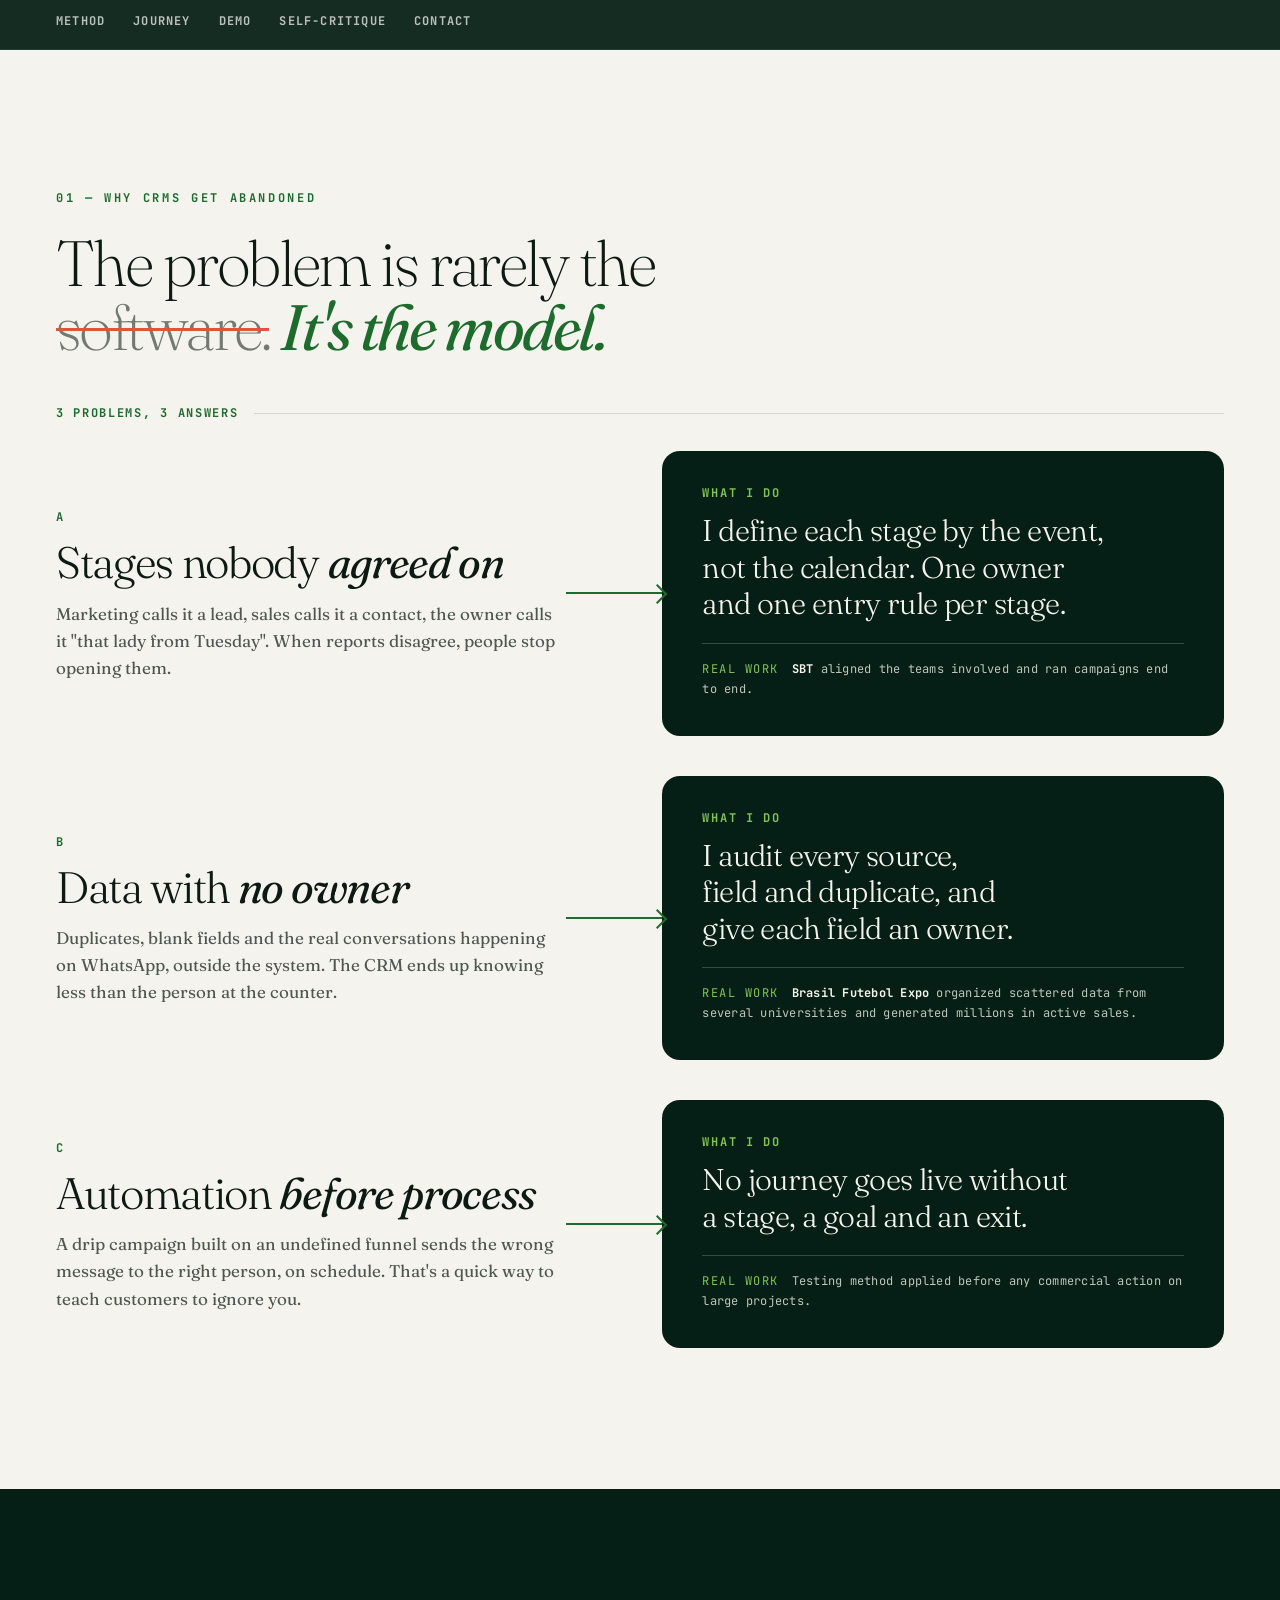
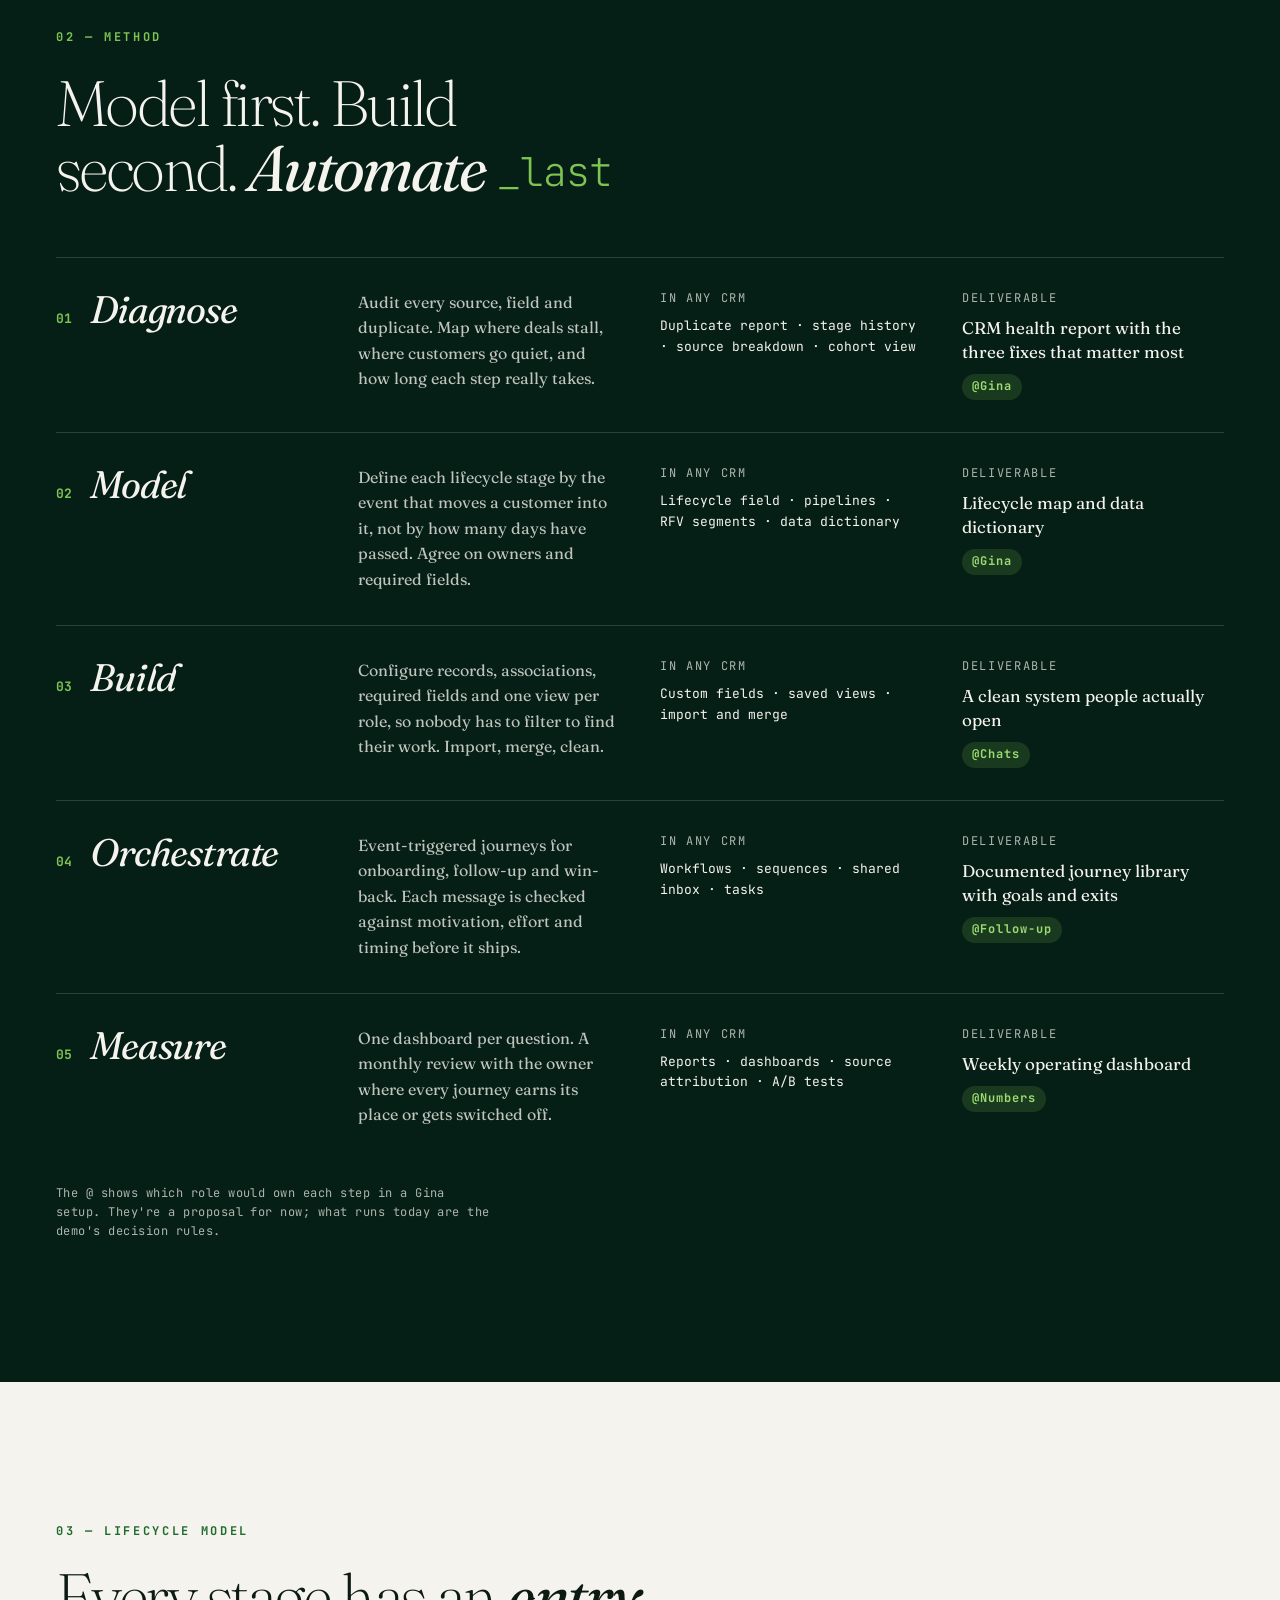
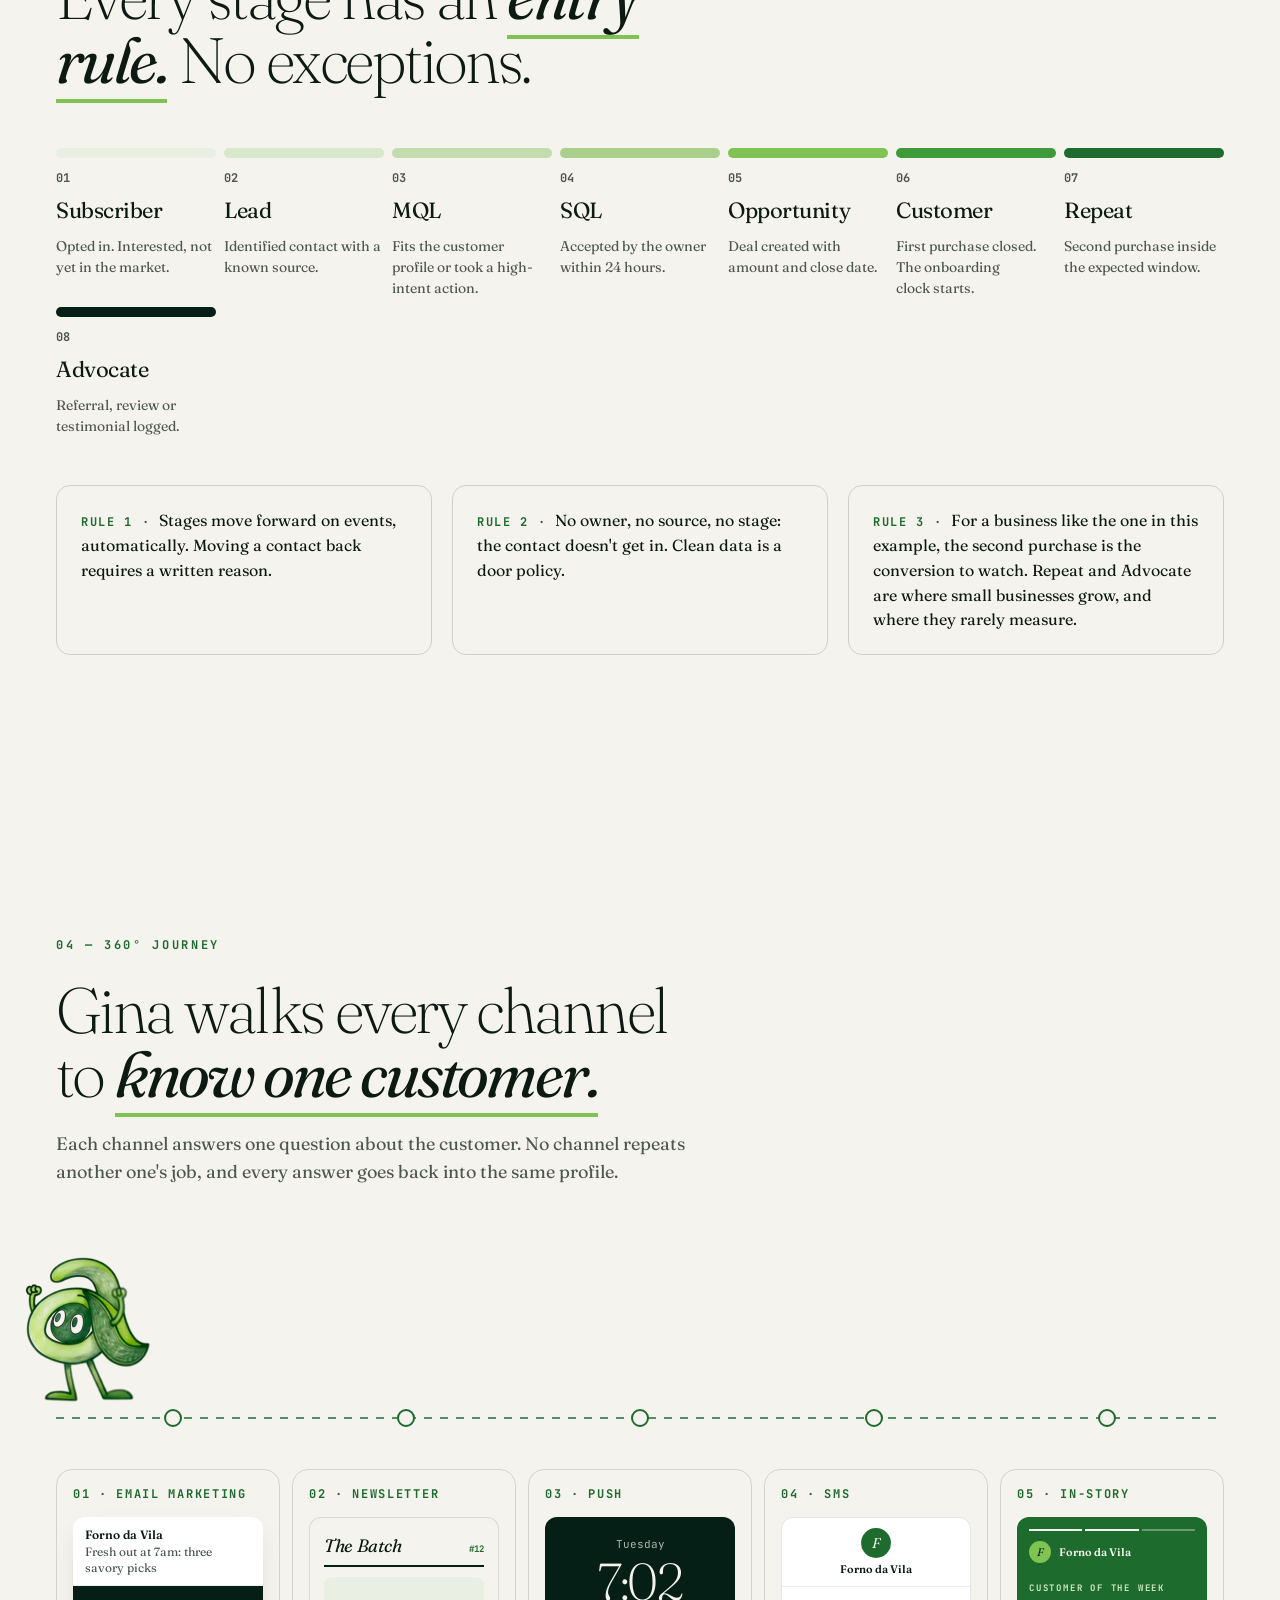
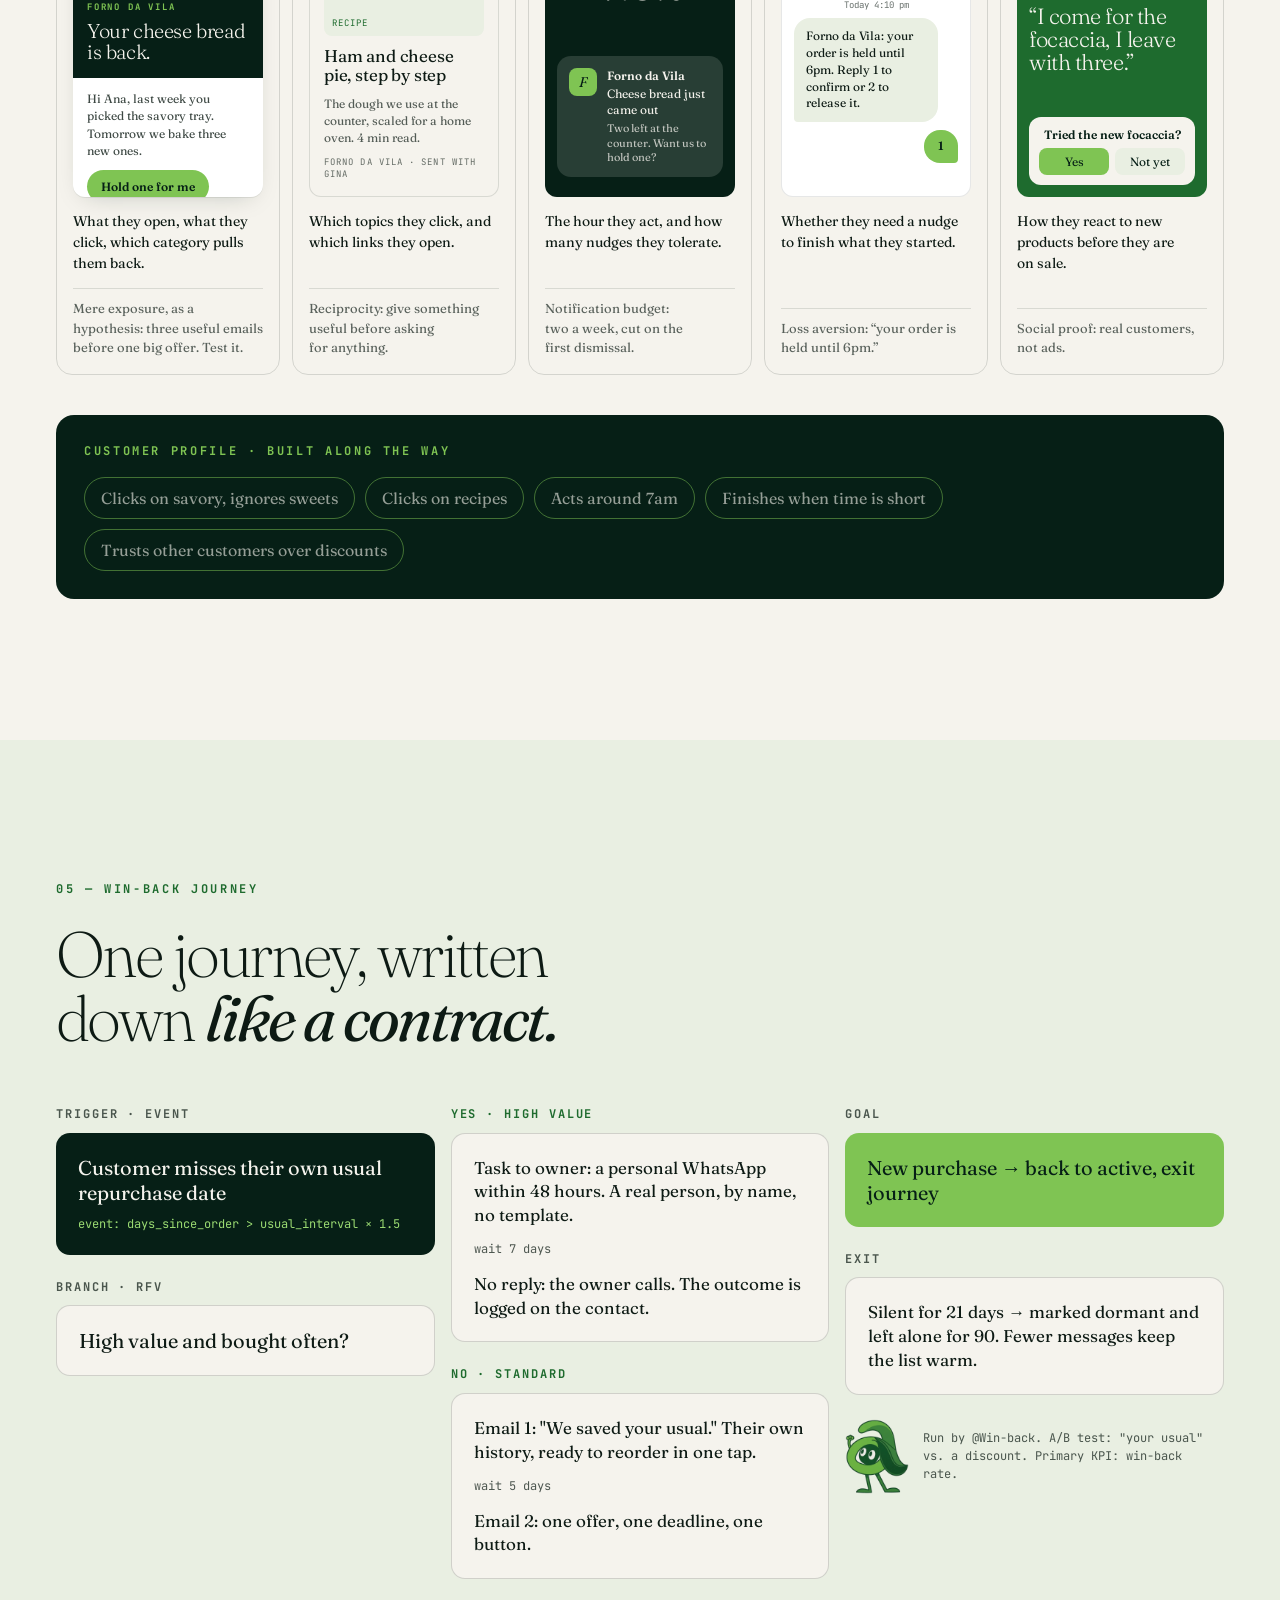
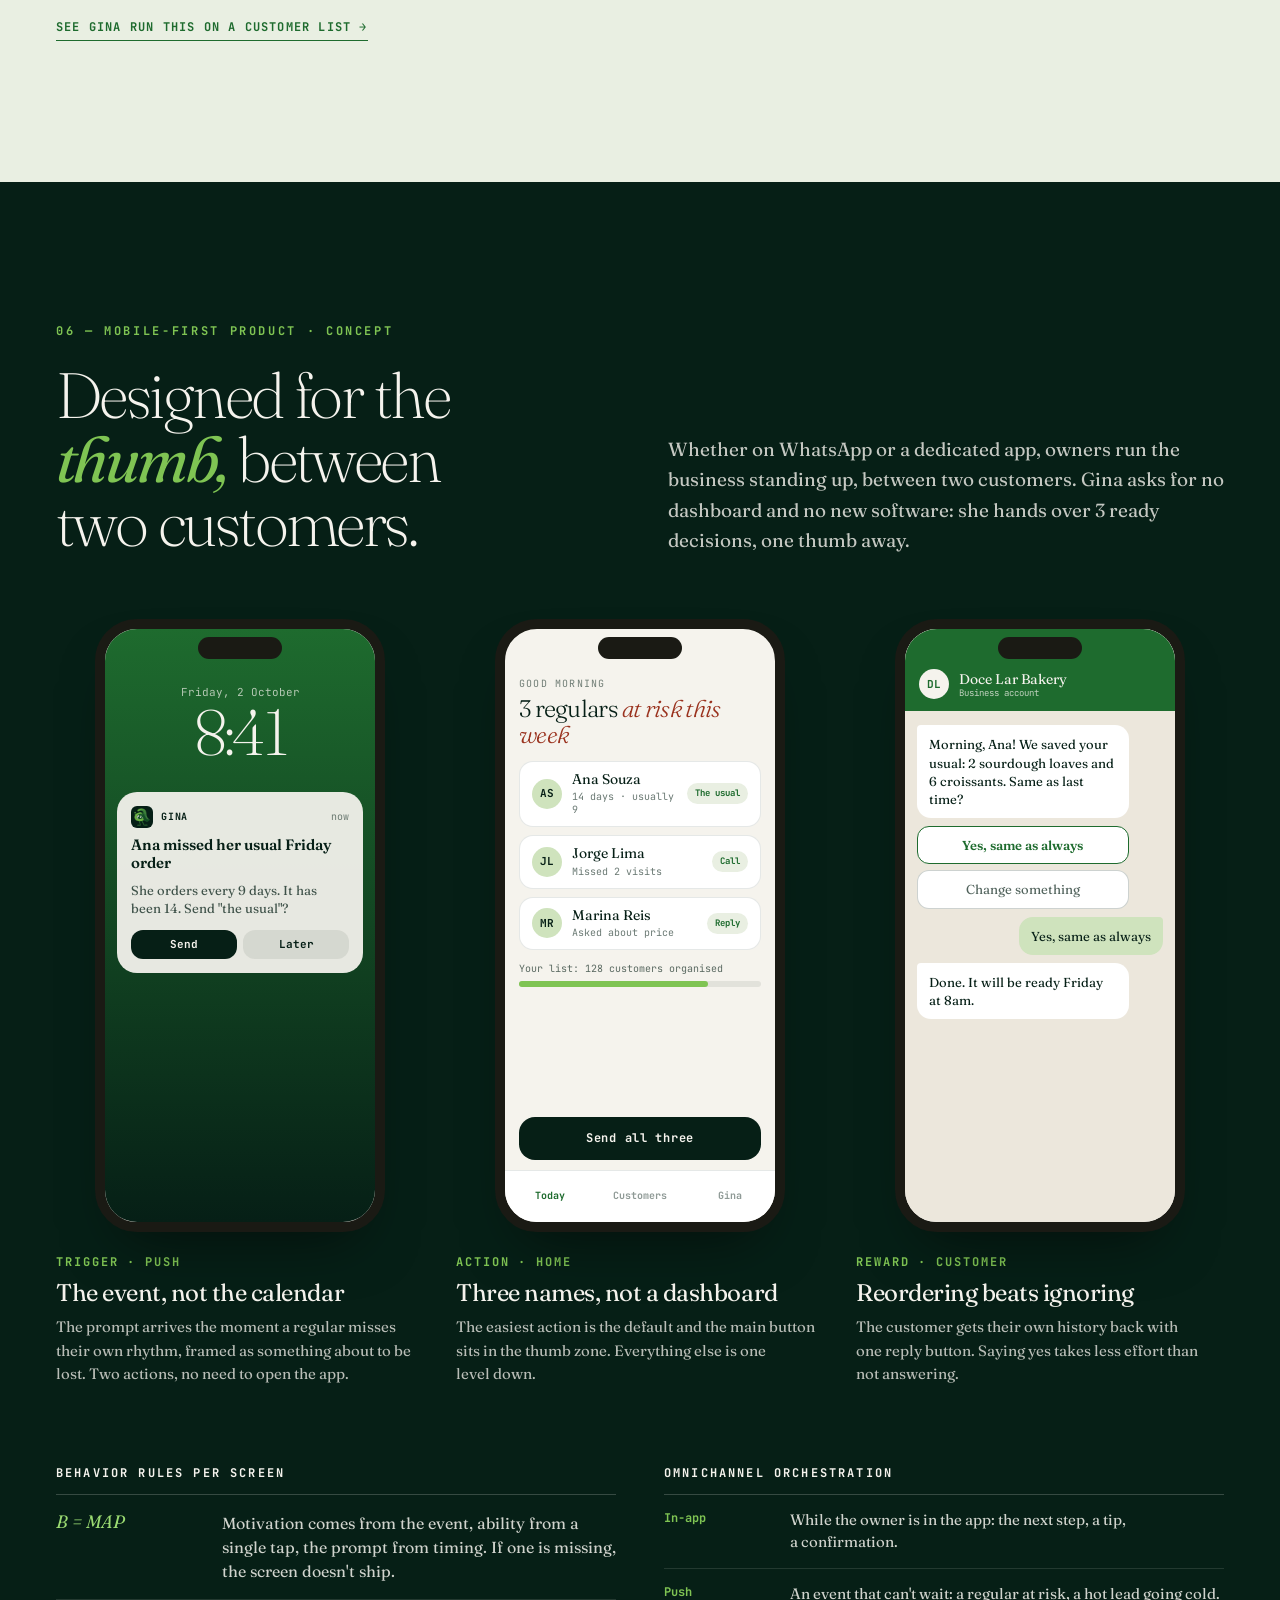
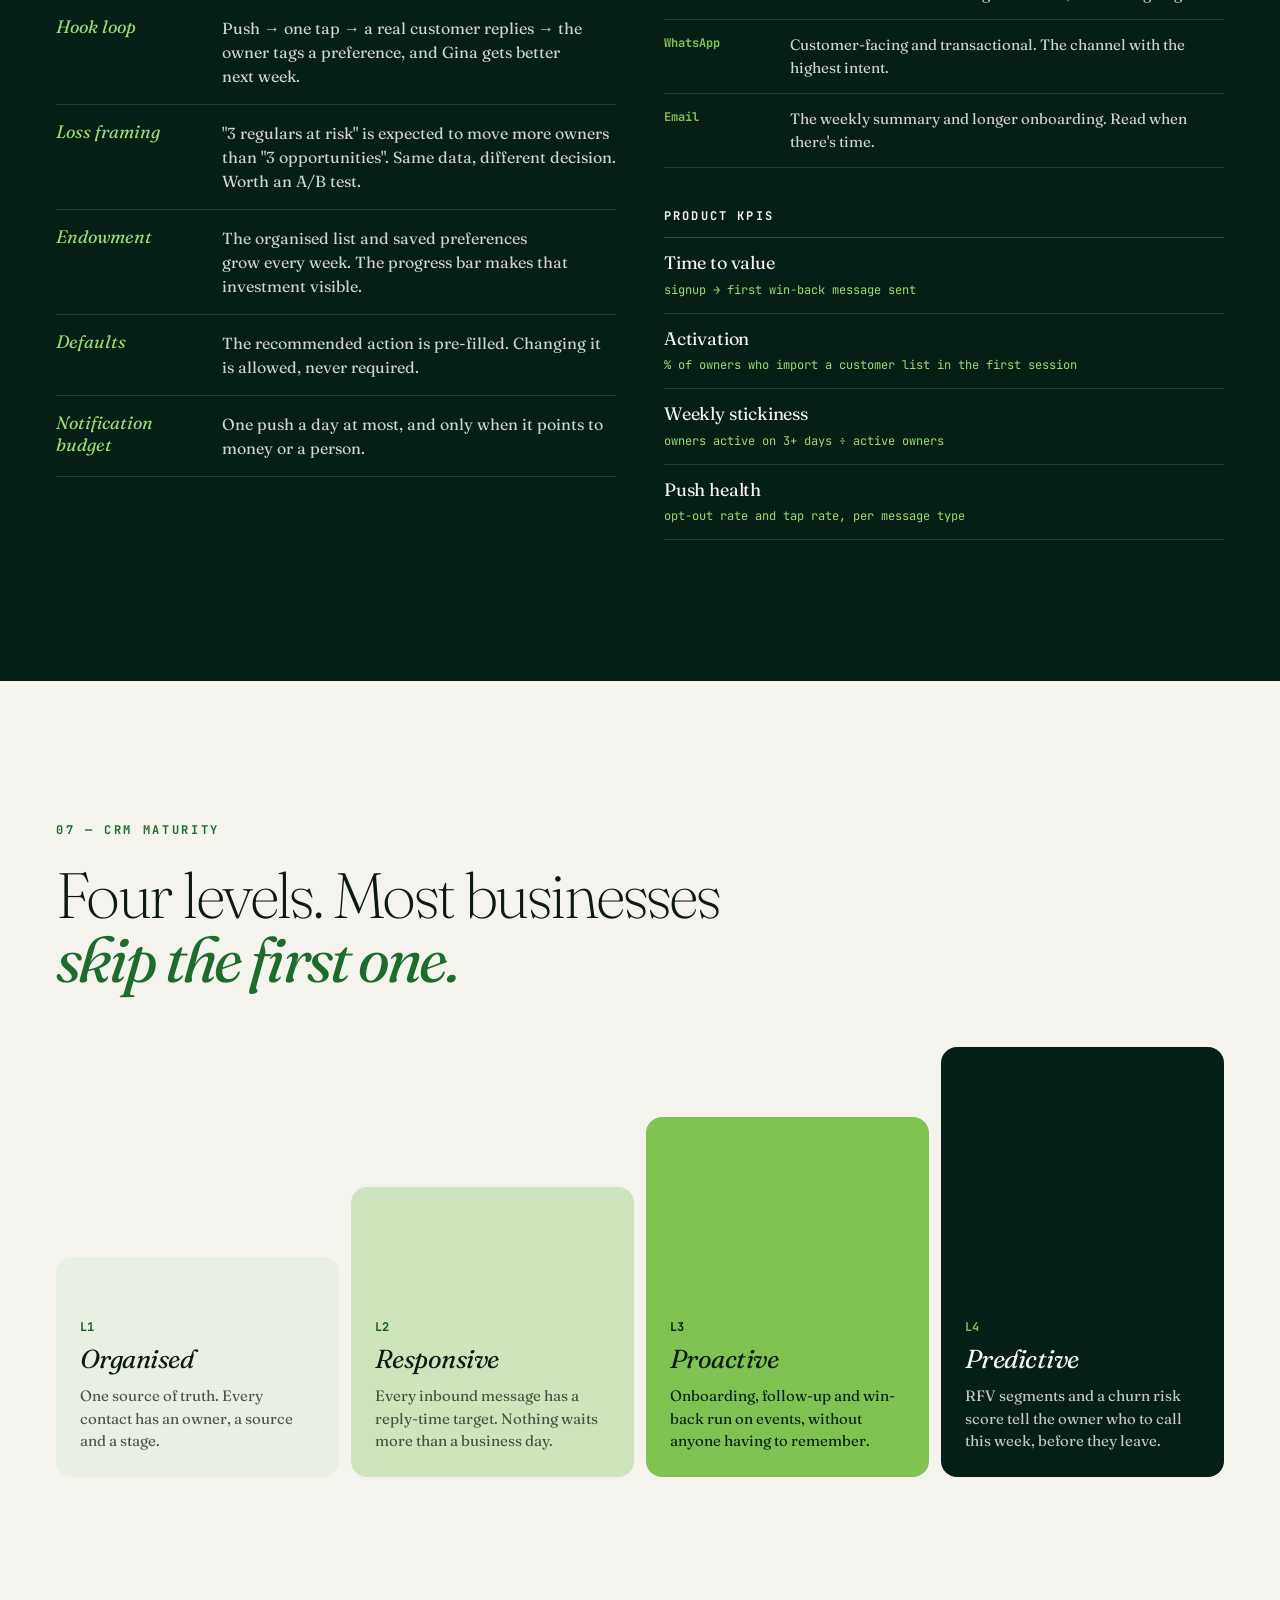
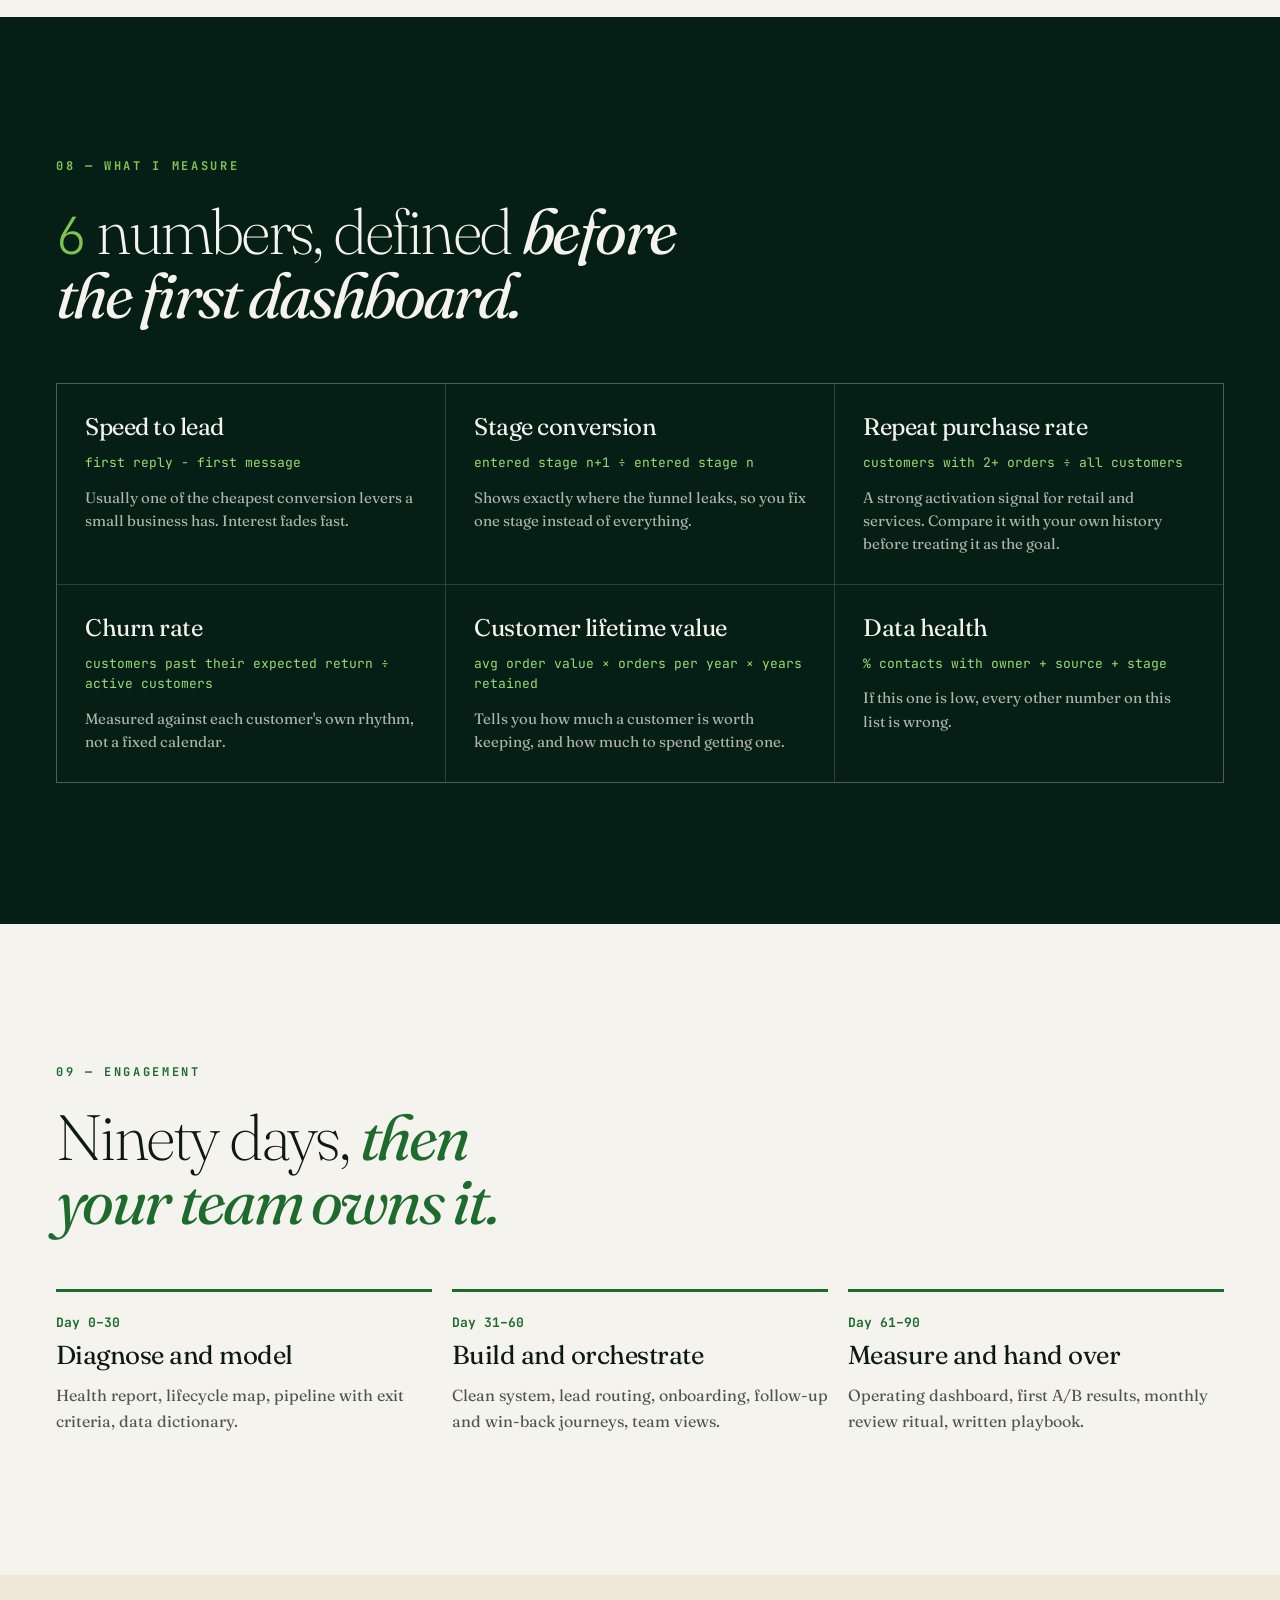
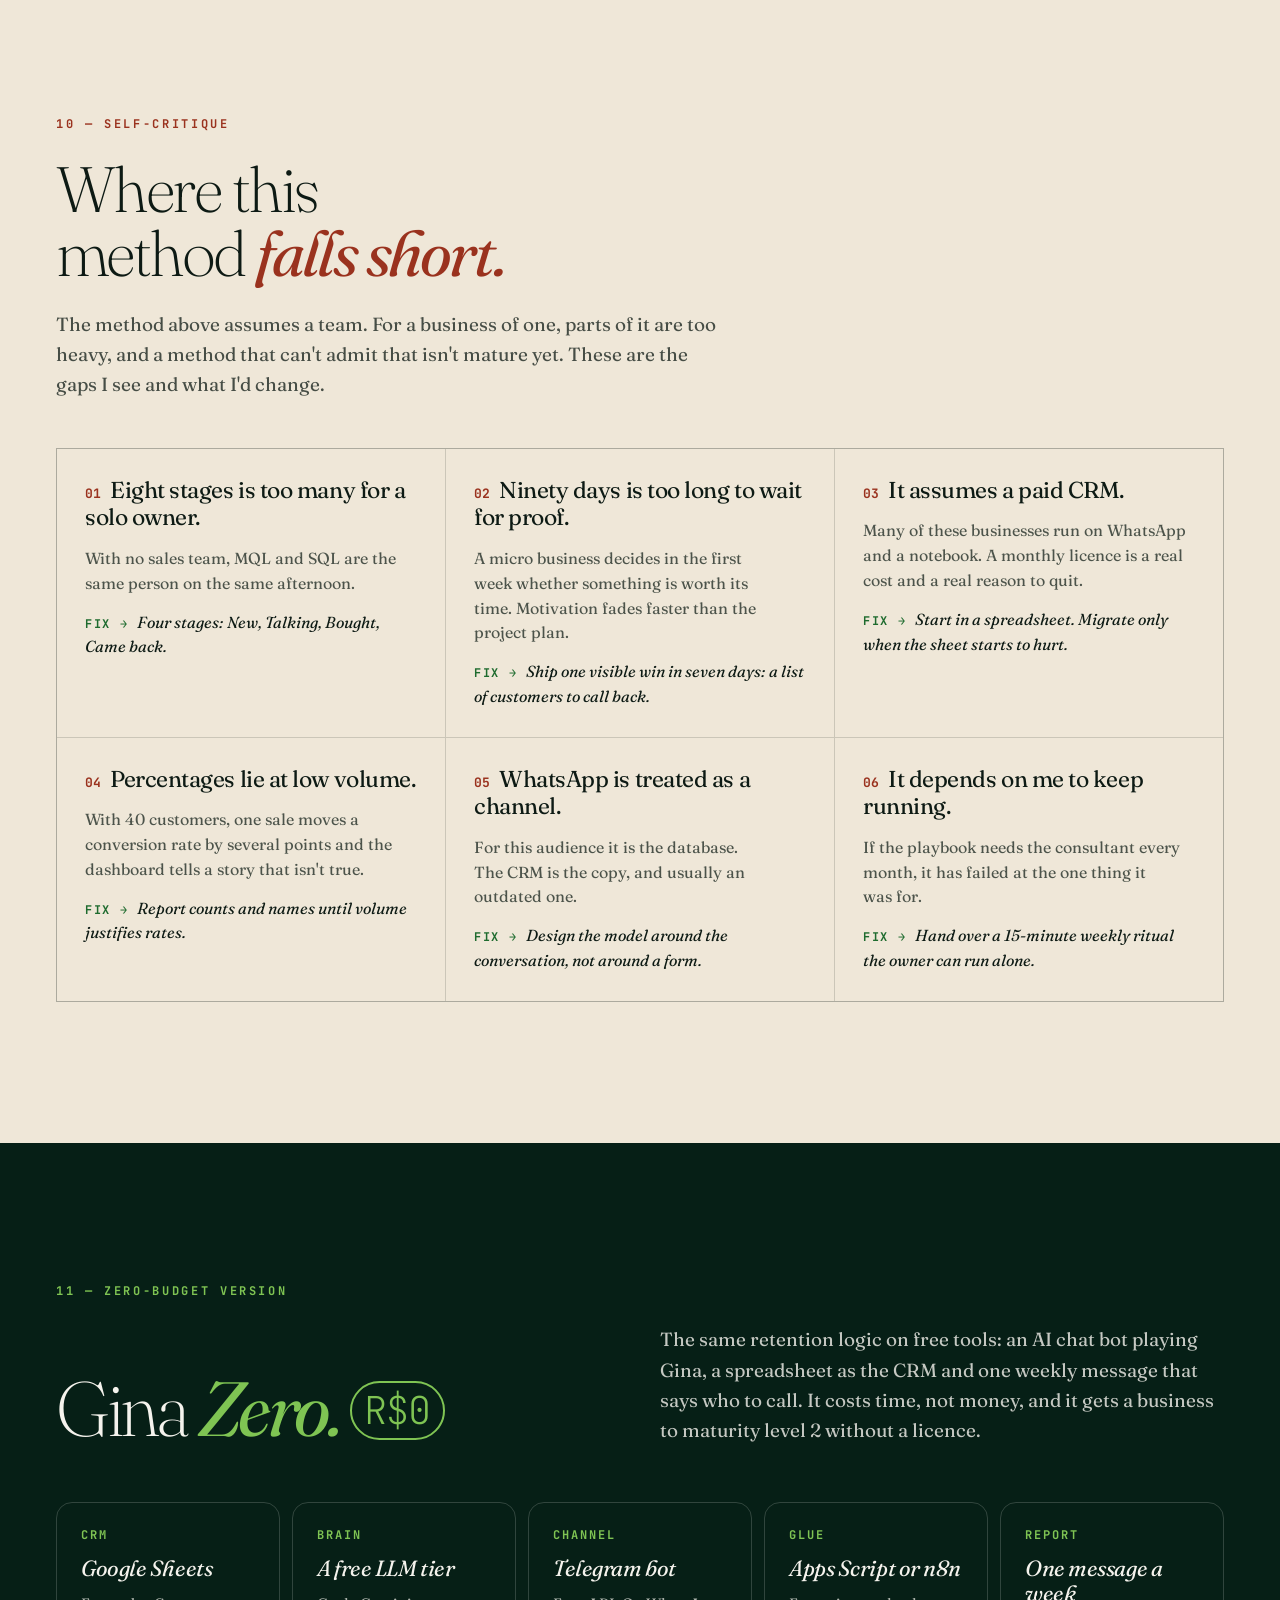
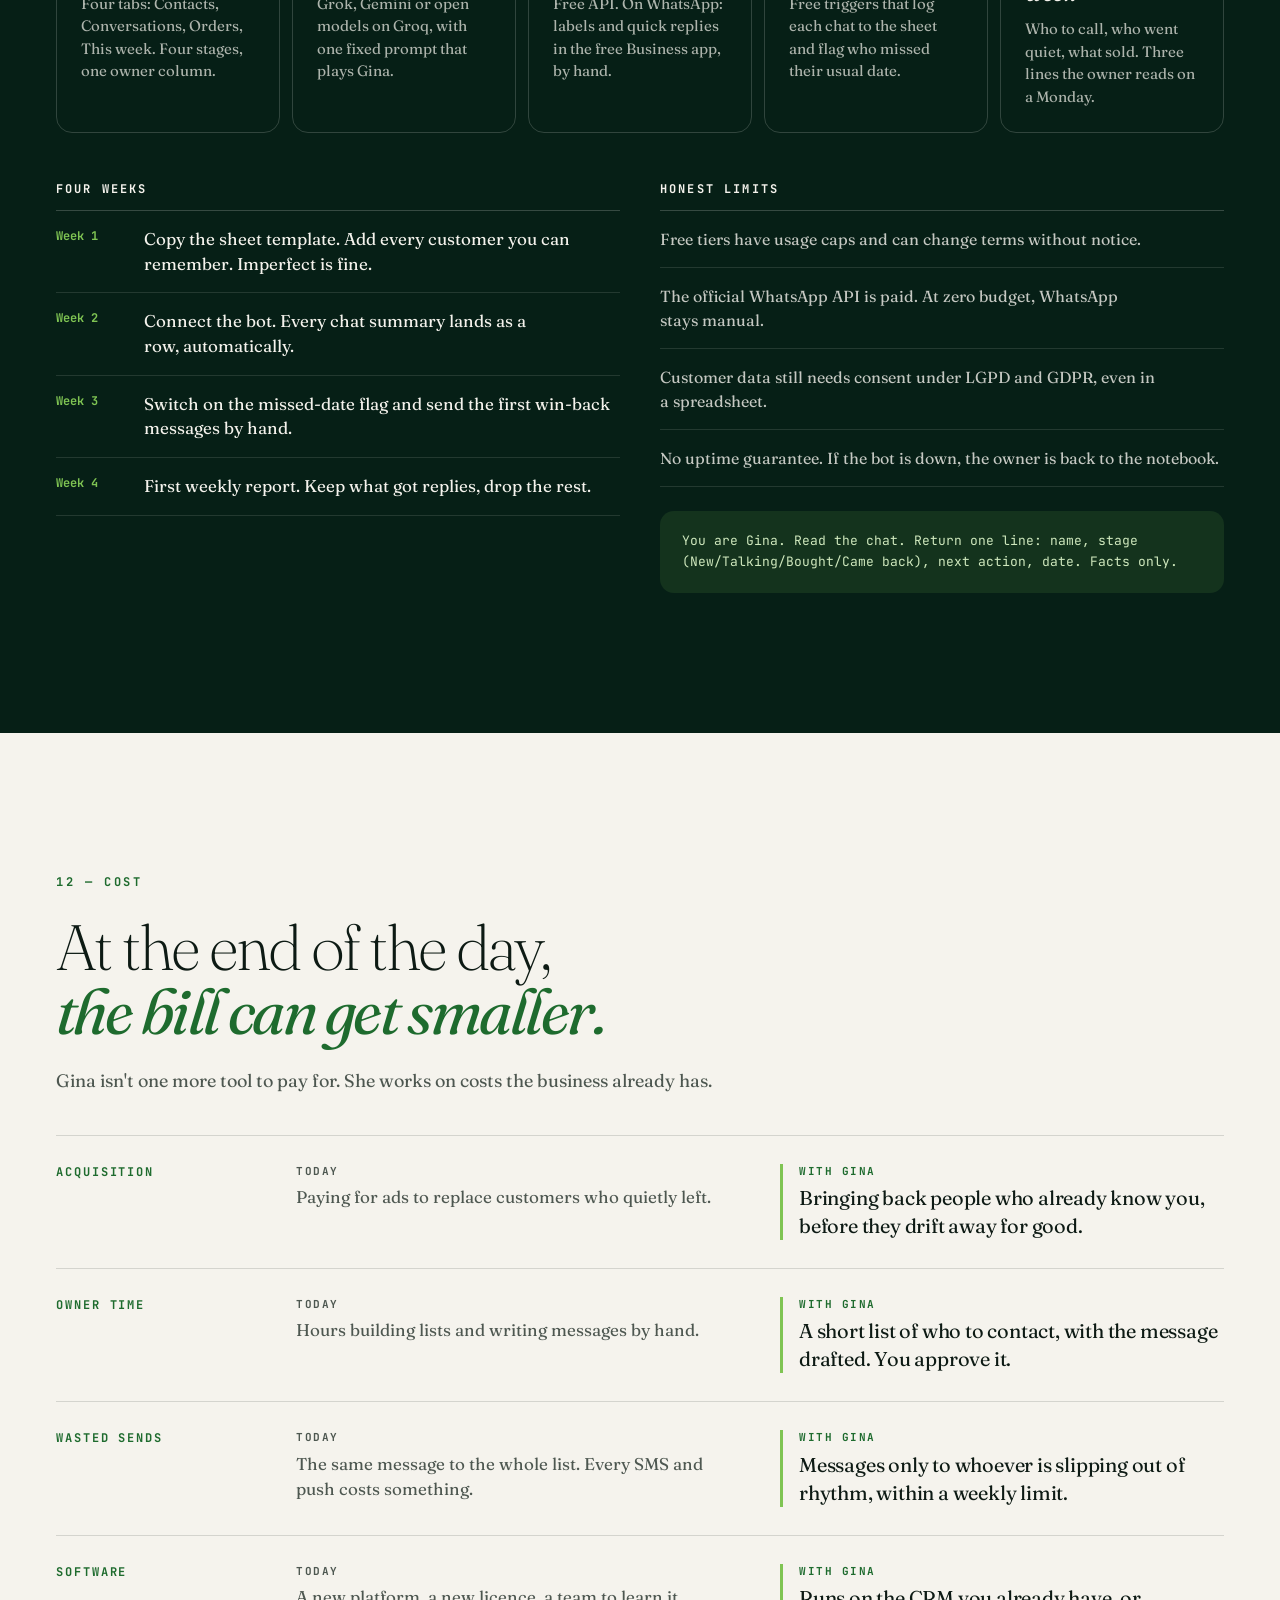
==== commit d9d6409e: "Cost section: where the bill can get smaller Four costs, today versus with Gina, and the formula to " ====
--- a/index.html
+++ b/index.html
@@ -543,6 +543,39 @@
   </div>
 </section>
 
+<section class="section wrap" aria-labelledby="sCost">
+  <p class="eyebrow">12 — Cost</p>
+  <h2 class="title" id="sCost">At the end of the day, <span class="em em--accent">the bill can get smaller.</span></h2>
+  <p class="intro">Gina isn't one more tool to pay for. She works on costs the business already has.</p>
+  <div class="costs">
+    <div class="cost">
+      <h3 class="label cost__k">Acquisition</h3>
+      <p class="cost__a"><span class="cost__tag">Today</span>Paying for ads to replace customers who quietly left.</p>
+      <p class="cost__b"><span class="cost__tag">With Gina</span>Bringing back people who already know you, before they drift away for good.</p>
+    </div>
+    <div class="cost">
+      <h3 class="label cost__k">Owner time</h3>
+      <p class="cost__a"><span class="cost__tag">Today</span>Hours building lists and writing messages by hand.</p>
+      <p class="cost__b"><span class="cost__tag">With Gina</span>A short list of who to contact, with the message drafted. You approve it.</p>
+    </div>
+    <div class="cost">
+      <h3 class="label cost__k">Wasted sends</h3>
+      <p class="cost__a"><span class="cost__tag">Today</span>The same message to the whole list. Every SMS and push costs something.</p>
+      <p class="cost__b"><span class="cost__tag">With Gina</span>Messages only to whoever is slipping out of rhythm, within a weekly limit.</p>
+    </div>
+    <div class="cost">
+      <h3 class="label cost__k">Software</h3>
+      <p class="cost__a"><span class="cost__tag">Today</span>A new platform, a new licence, a team to learn it.</p>
+      <p class="cost__b"><span class="cost__tag">With Gina</span>Runs on the CRM you already have, or a spreadsheet.</p>
+    </div>
+  </div>
+  <div class="costs__formula">
+    <p class="label">How to measure it</p>
+    <p class="costs__eq">avoided cost = customers won back × cost to win a new one</p>
+    <p class="costs__note">In the diagnosis we fill this in with your own numbers.</p>
+  </div>
+</section>
+
 <section class="section section--signal close" id="contact" aria-labelledby="close">
   <div class="wrap grid close__grid">
     <div>
--- a/css/styles.css
+++ b/css/styles.css
@@ -292,6 +292,23 @@
 
 /* ── 01 Diagnosis ───────────────────────────────────── */
 /* Problem, then the answer on the same row. The panel is the loudest thing in the section on purpose. */
+/* ── Cost: today vs with Gina, then how to measure it ── */
+.costs { margin-top: 40px; border-top: 1px solid var(--line); }
+.cost { display: grid; gap: 14px; padding: 28px 0; border-bottom: 1px solid var(--line); }
+.cost__k { color: var(--green); }
+.cost__tag { display: block; margin-bottom: 6px; font: 700 11px/1.3 var(--mono); letter-spacing: .14em; text-transform: uppercase; }
+.cost__a { font-size: 17px; line-height: 1.5; color: var(--muted); text-wrap: pretty; }
+.cost__b { padding-left: 16px; border-left: 3px solid var(--signal); font-size: 20px; line-height: 1.4; letter-spacing: -.01em; text-wrap: pretty; }
+.cost__b .cost__tag { color: var(--green); }
+.costs__formula { margin-top: 40px; padding: 28px 24px; border-radius: 18px; background: var(--forest); color: var(--paper); display: flex; flex-direction: column; gap: 12px; }
+.costs__formula .label { color: var(--signal); }
+.costs__eq { font: 700 clamp(15px, 3.9vw, 22px)/1.5 var(--mono); color: var(--paper); text-wrap: balance; }
+.costs__note { font-size: 15px; line-height: 1.5; color: rgba(245, 243, 237, .78); }
+@media (min-width: 960px) {
+  .cost { grid-template-columns: 200px minmax(0, 1fr) minmax(0, 1fr); gap: 40px; align-items: start; }
+  .costs__formula { padding: 36px 40px; }
+}
+
 .fixes__head { margin-top: 48px; display: flex; align-items: center; gap: 16px; font: 700 12px/1 var(--mono); letter-spacing: .14em; text-transform: uppercase; color: var(--green); }
 .fixes__head::after { content: ''; flex: 1; height: 1px; background: var(--line); }
 .fixes { margin-top: 32px; display: flex; flex-direction: column; gap: 56px; }
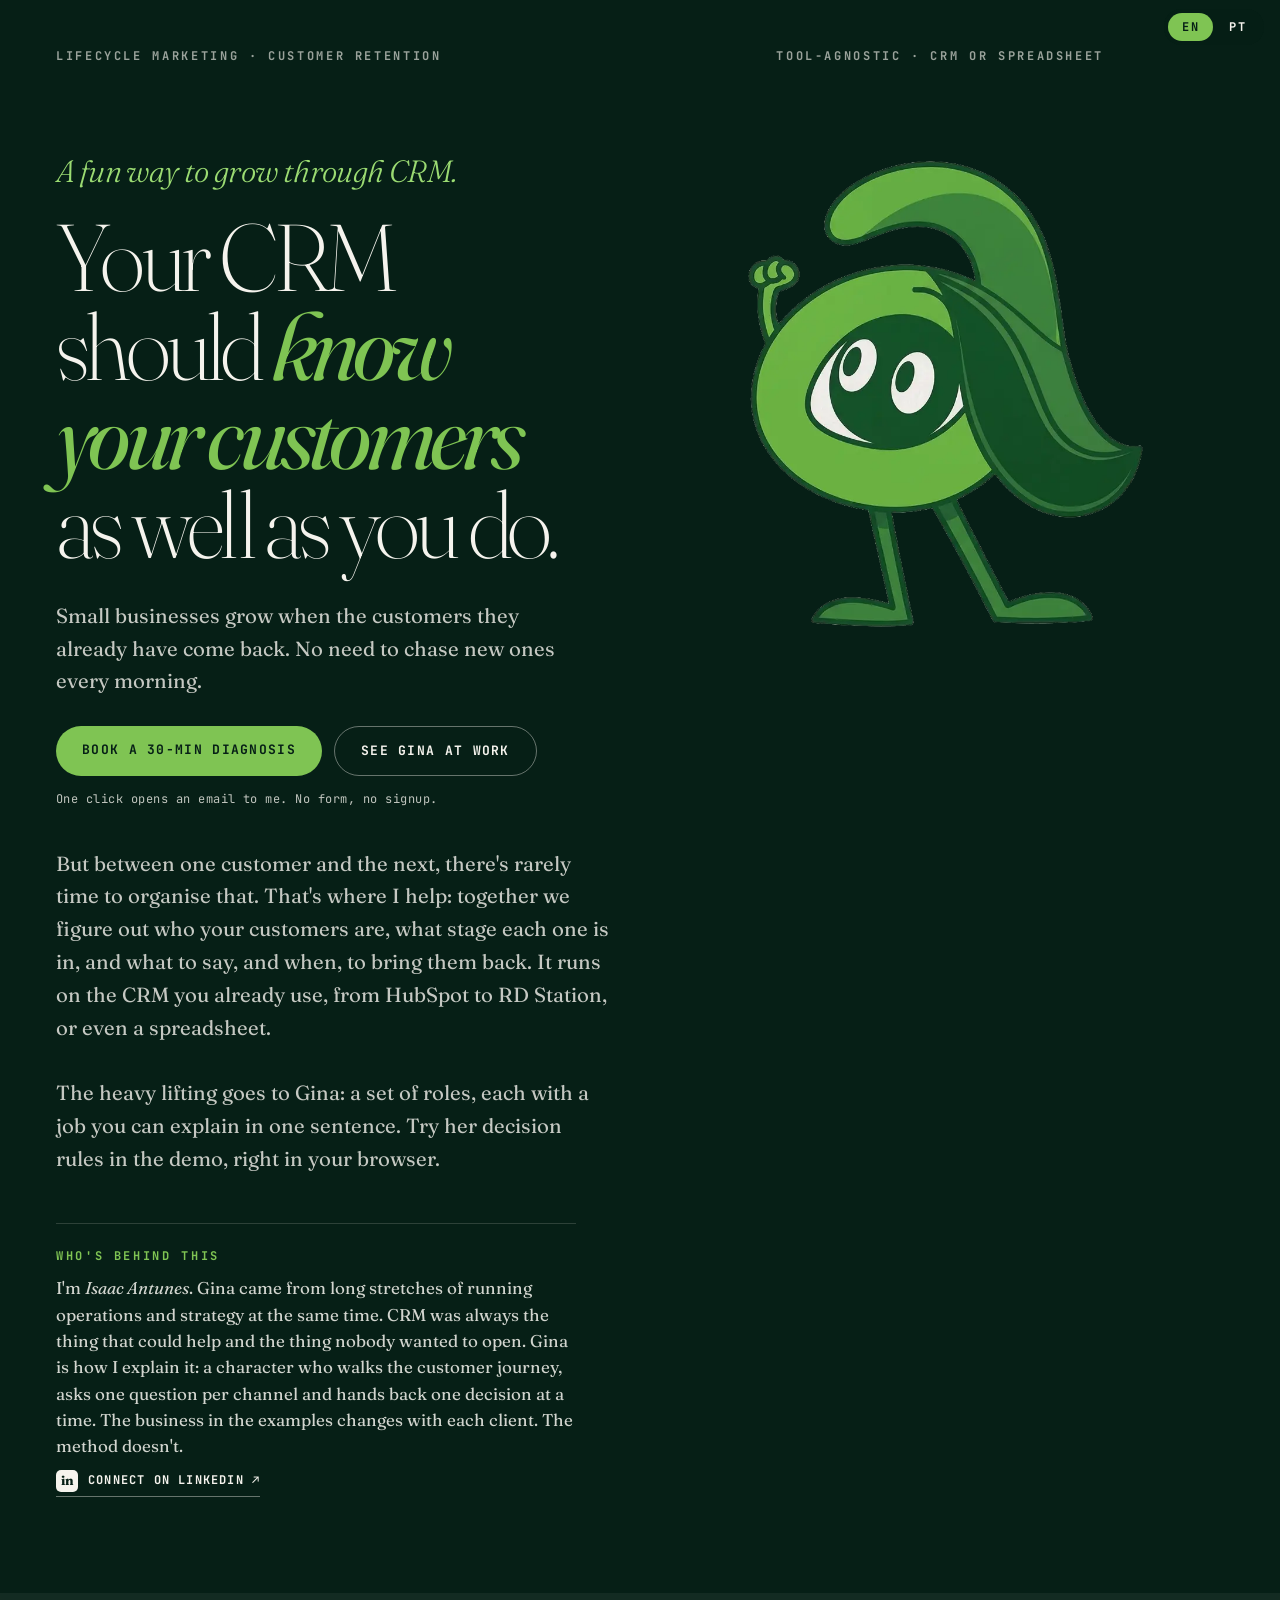
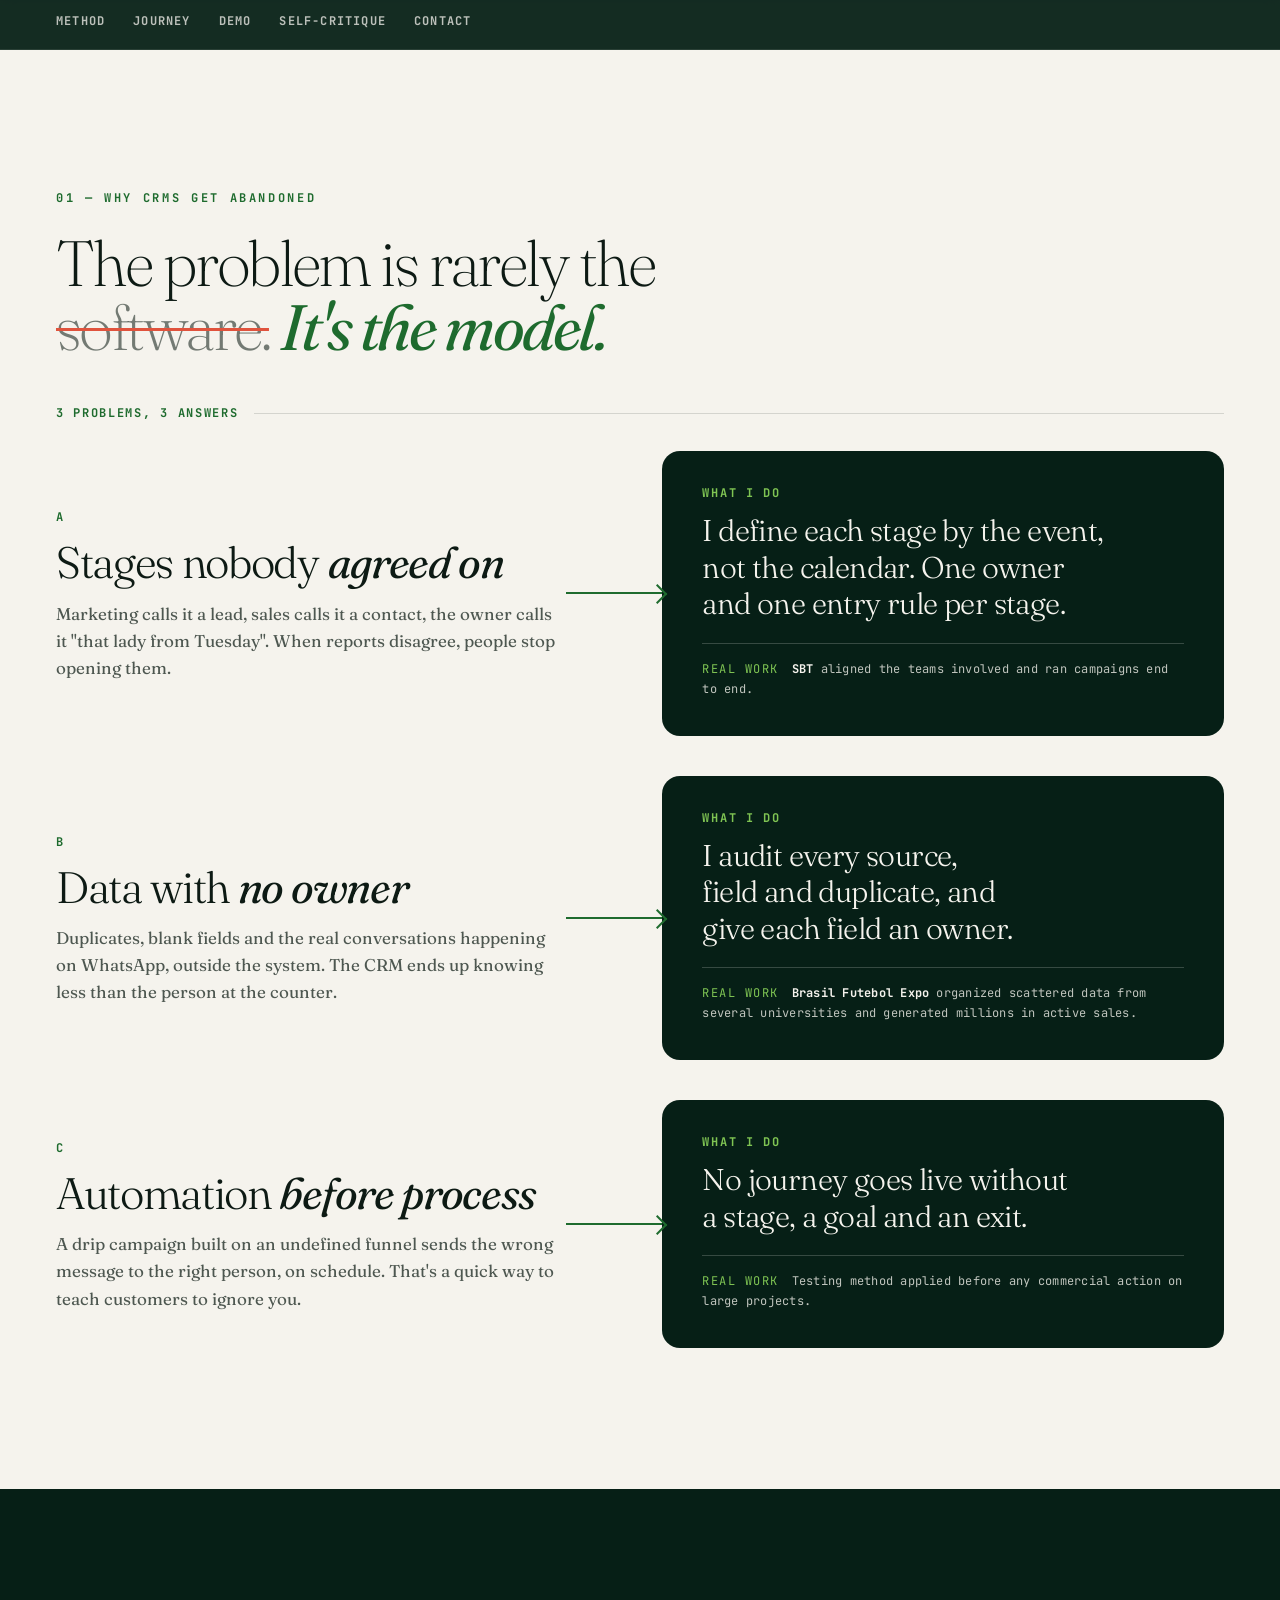
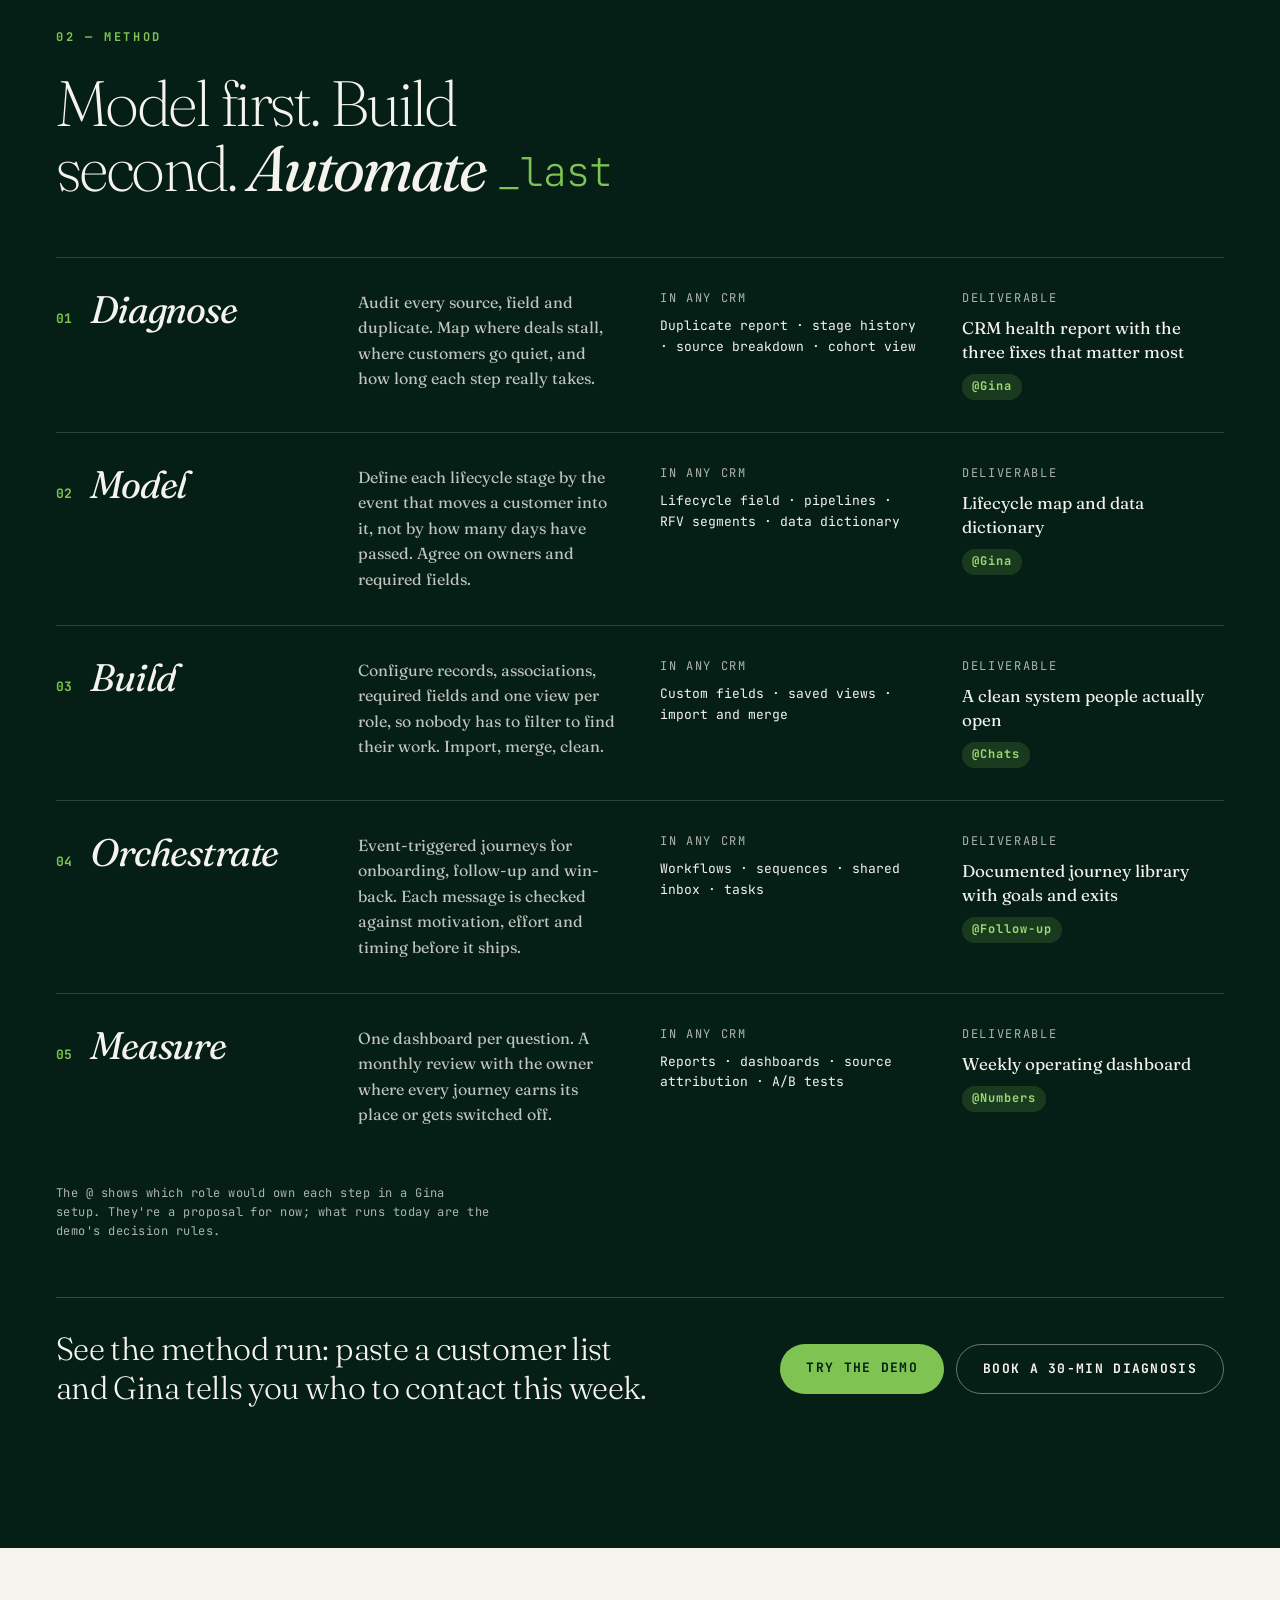
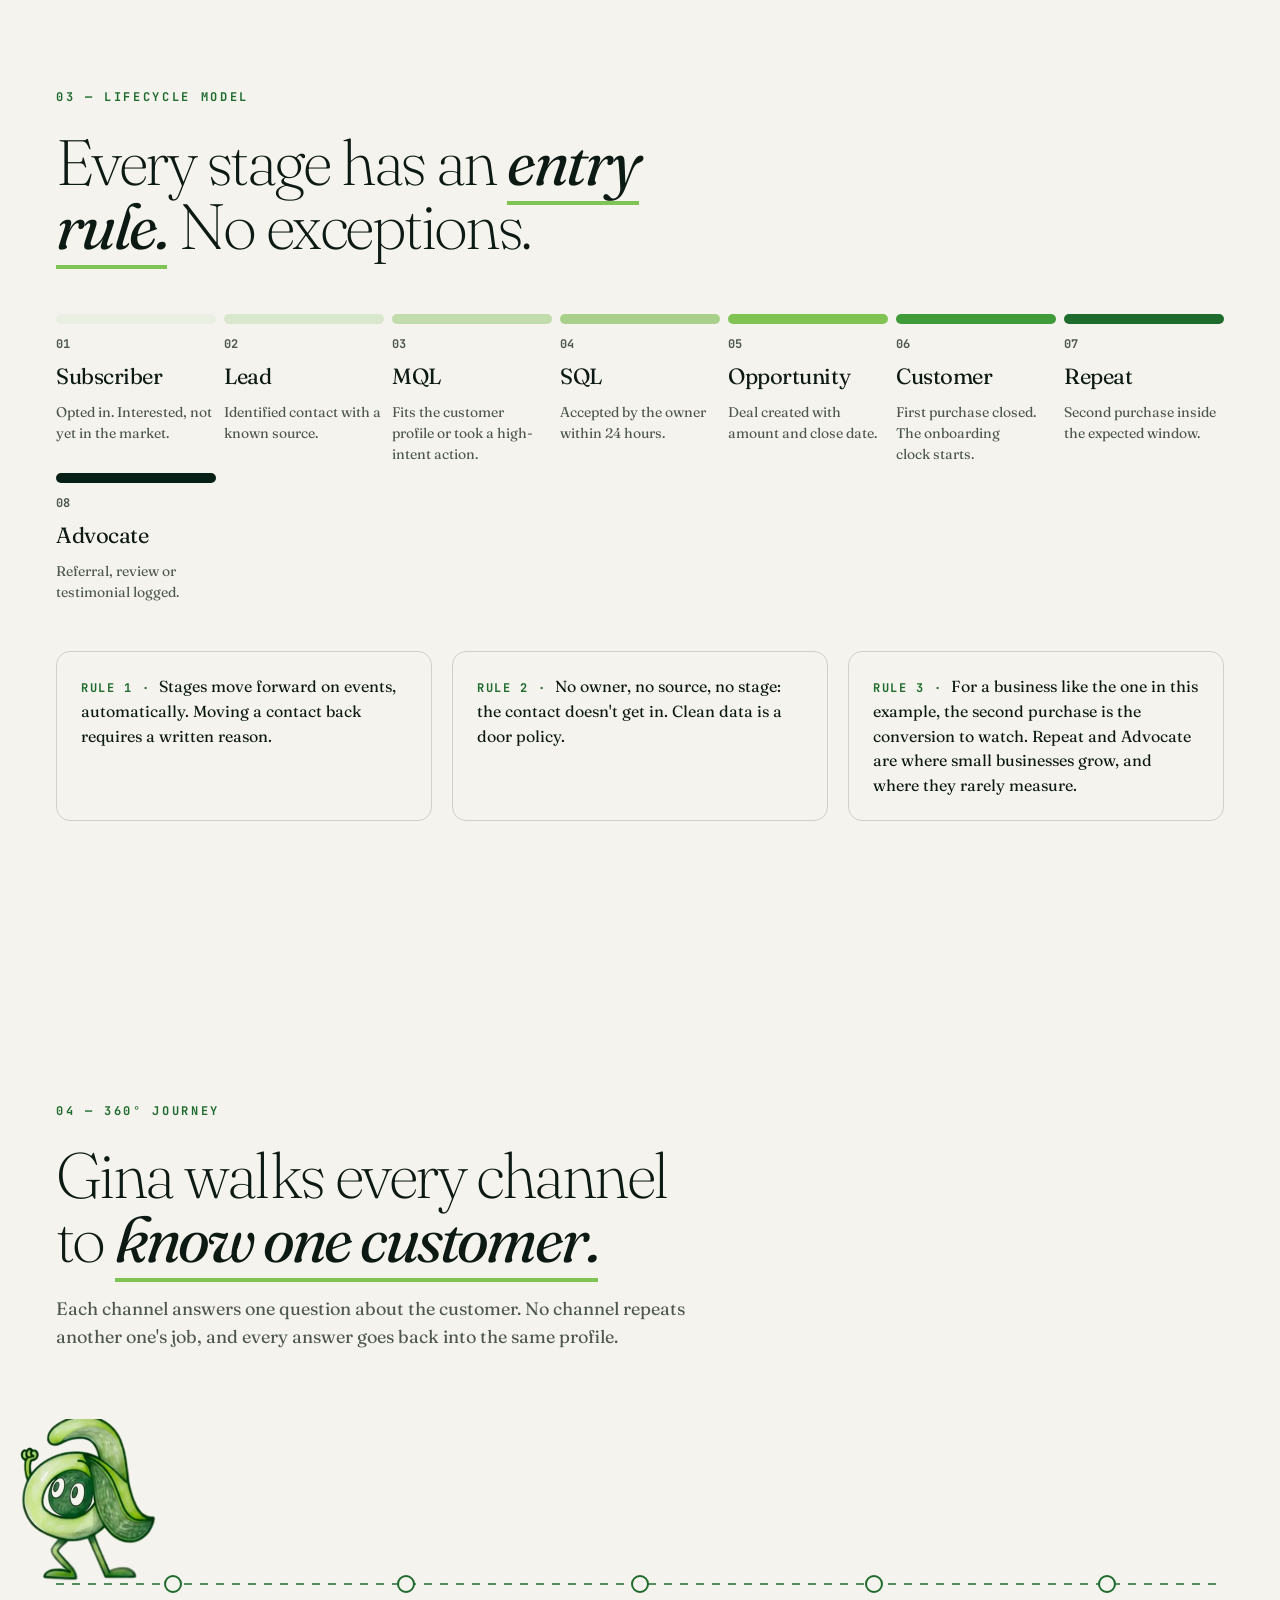
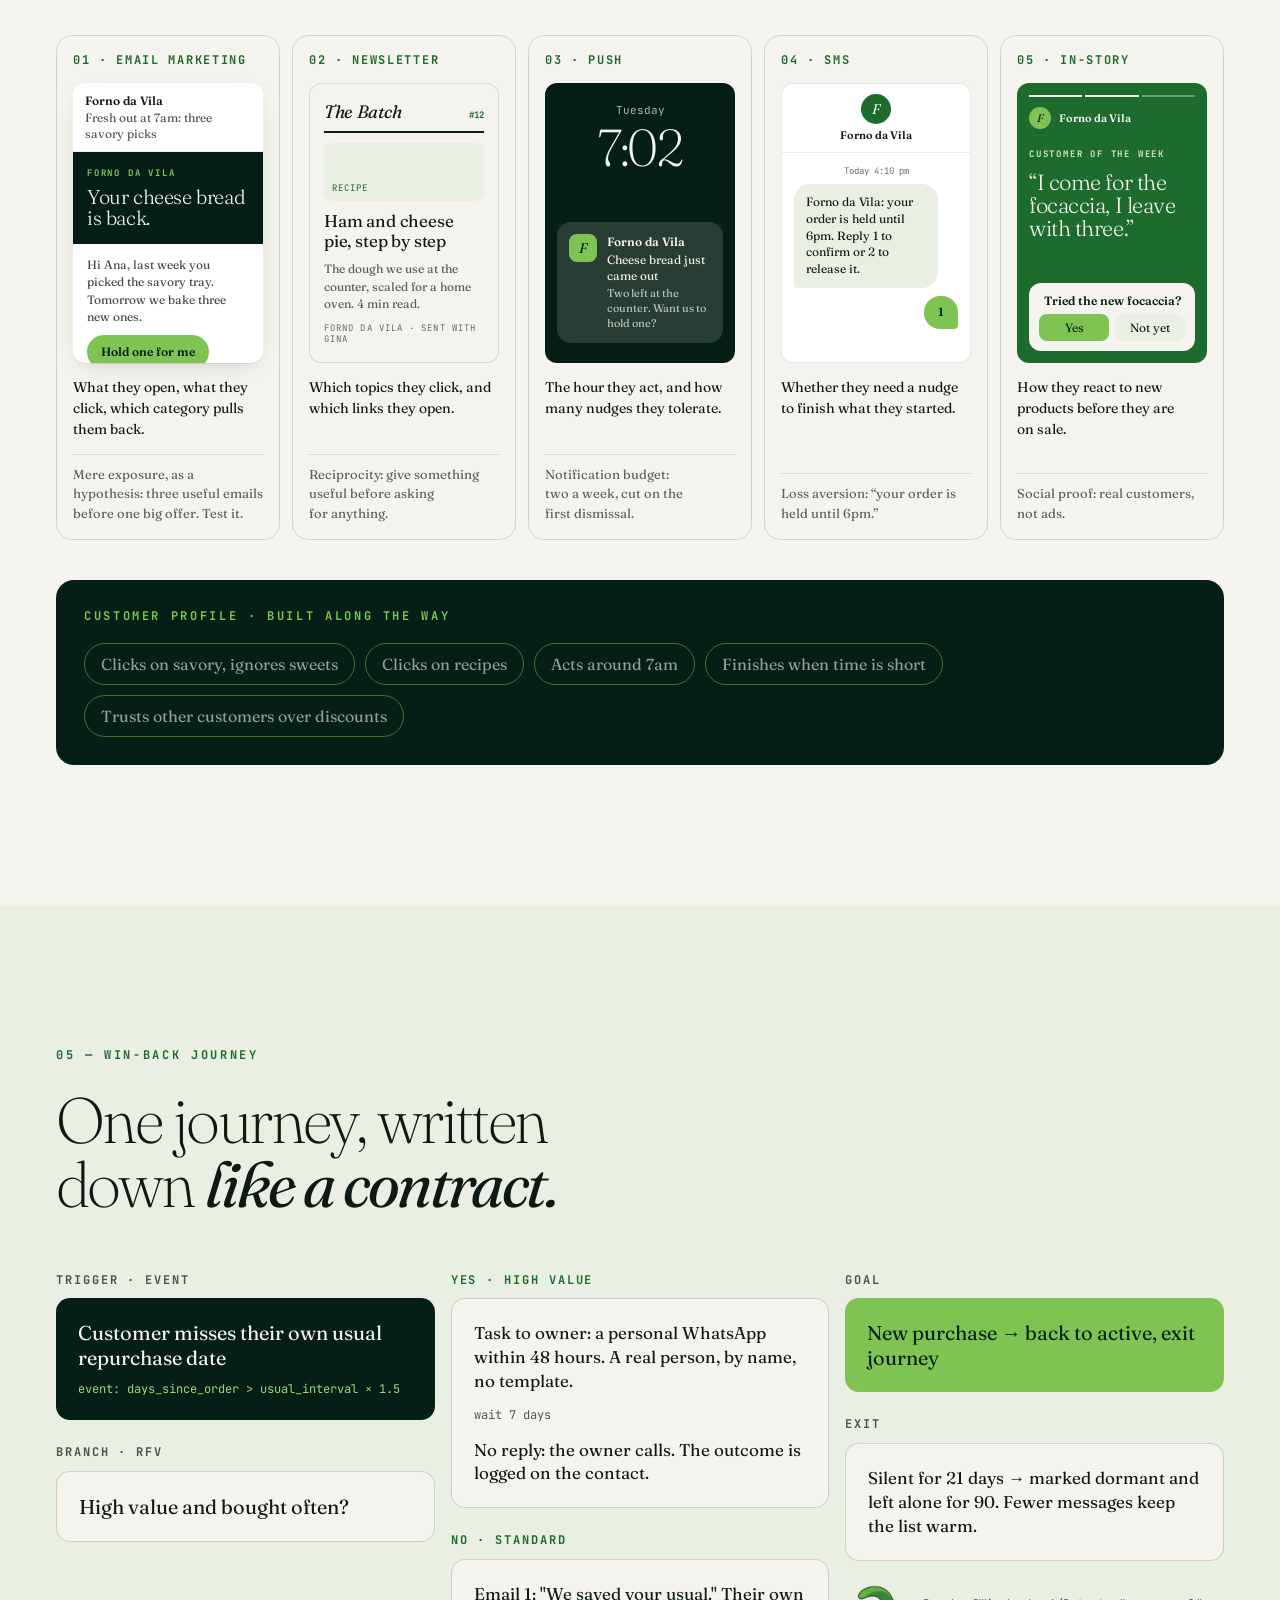
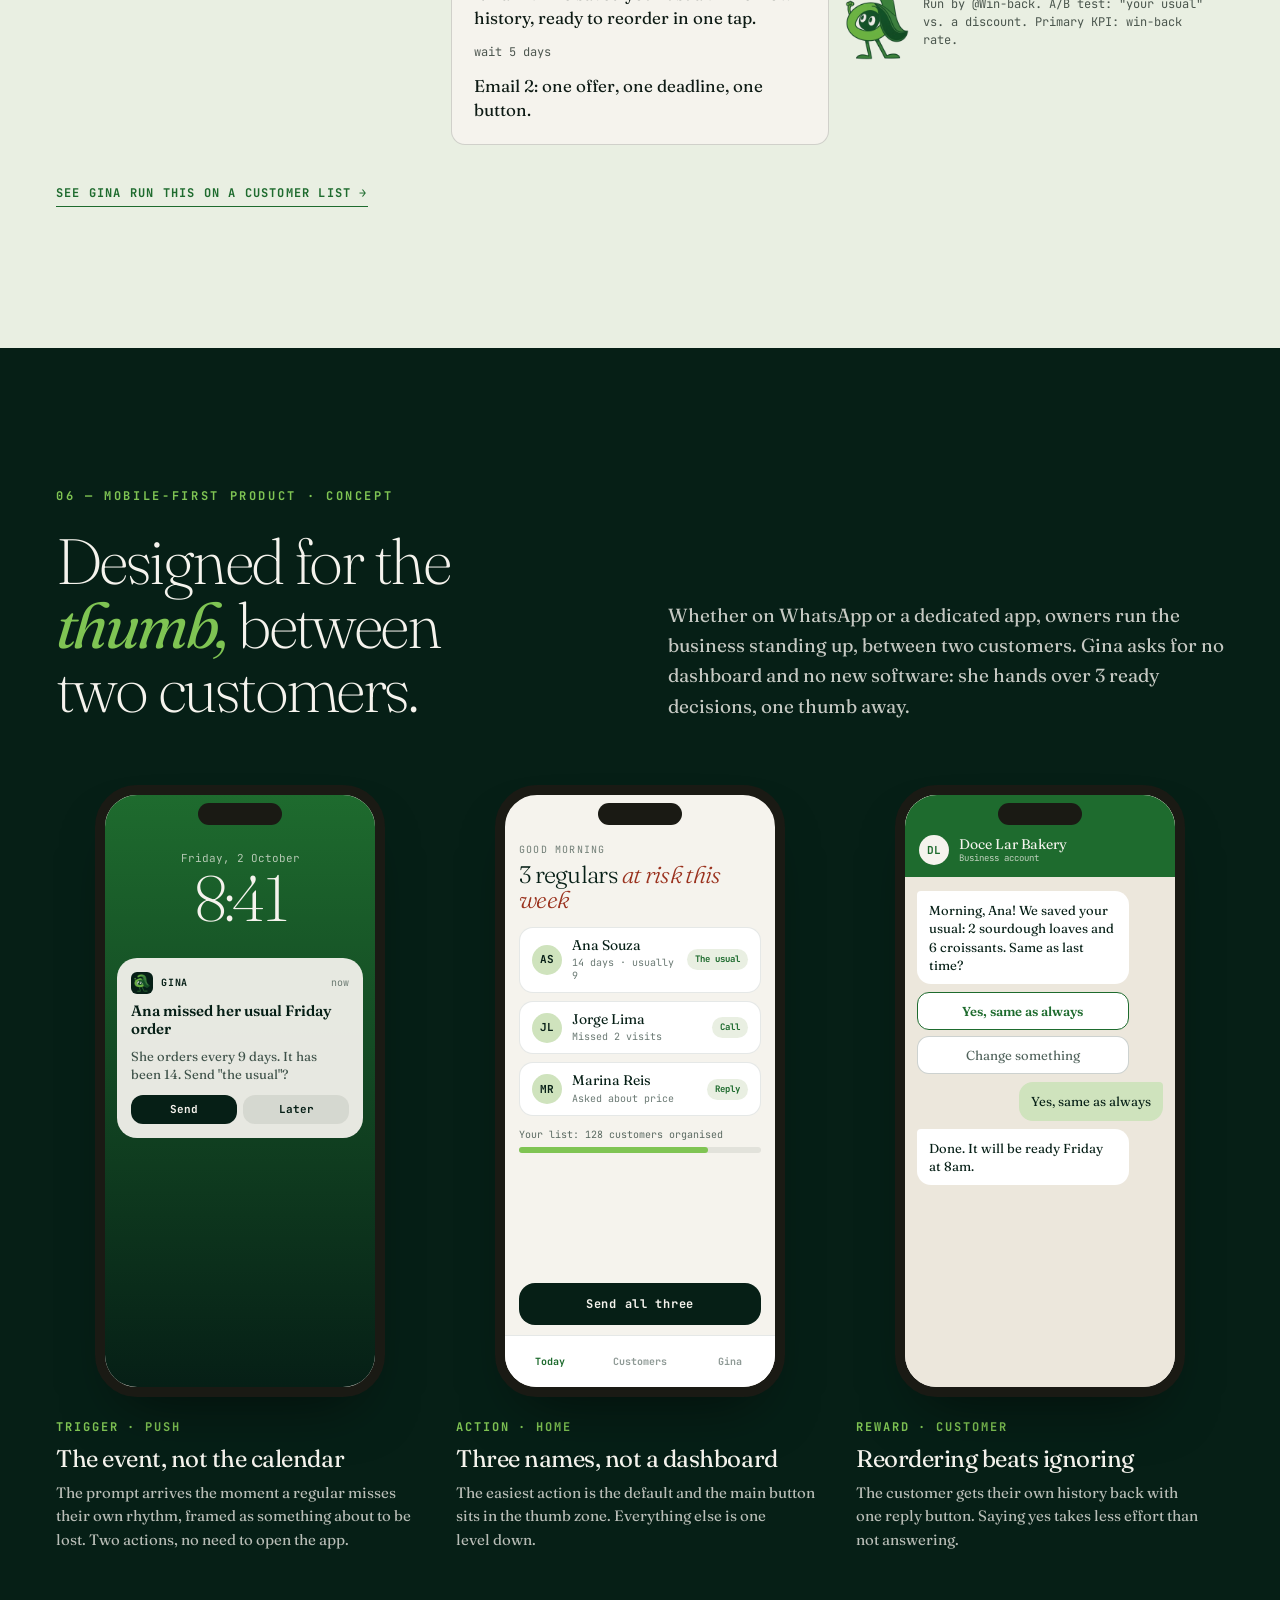
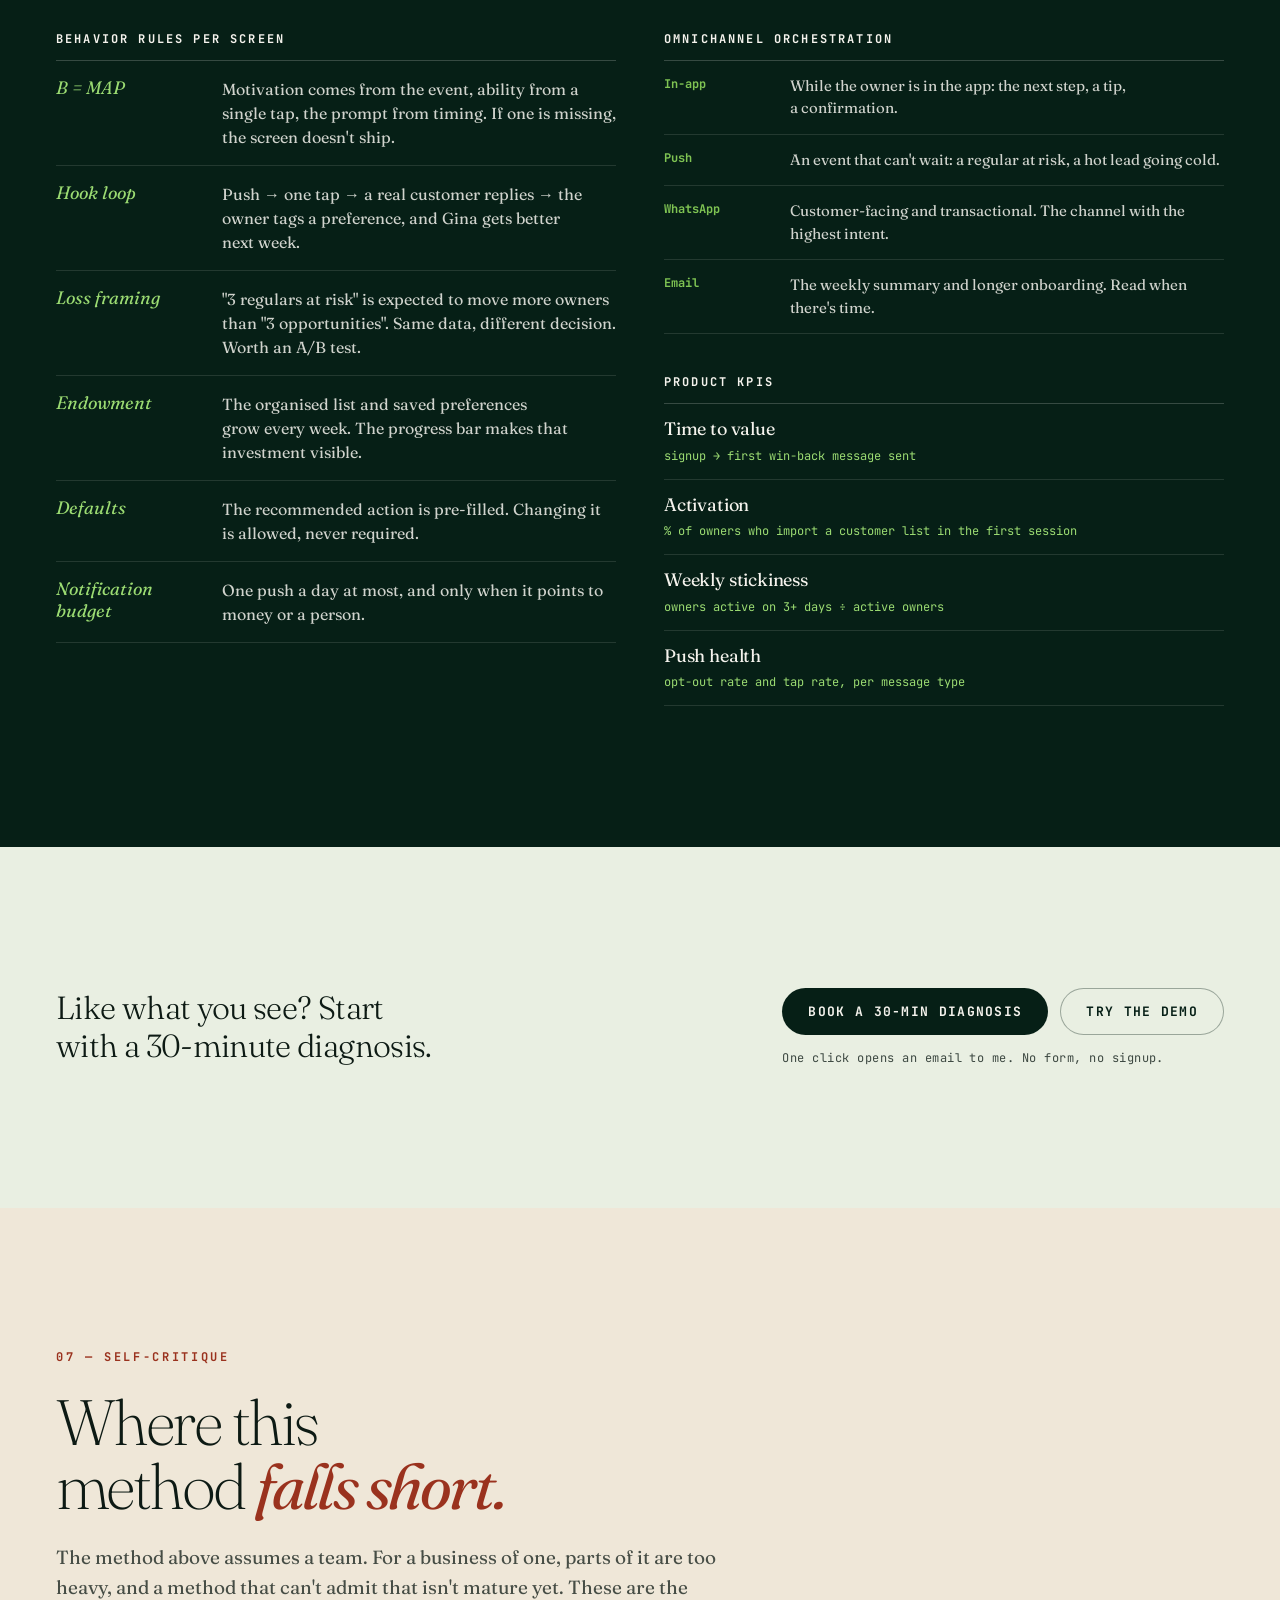
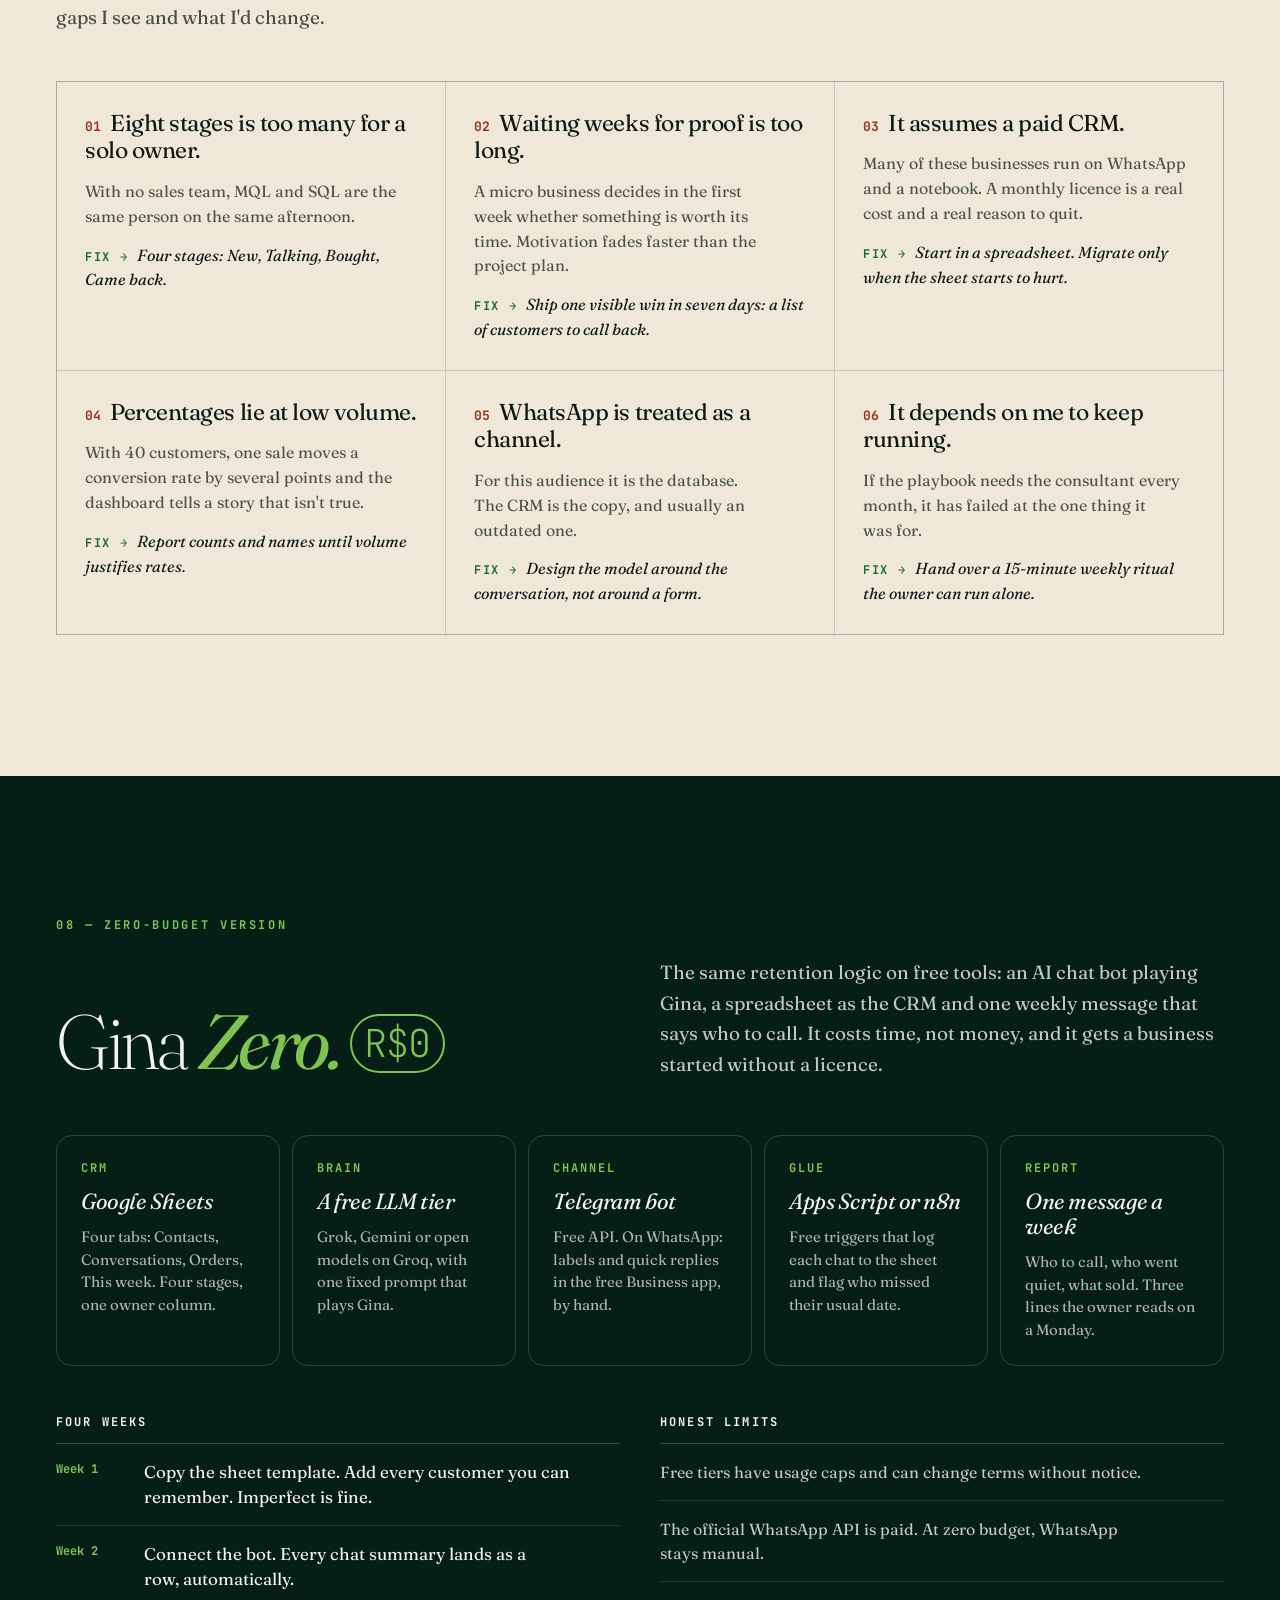
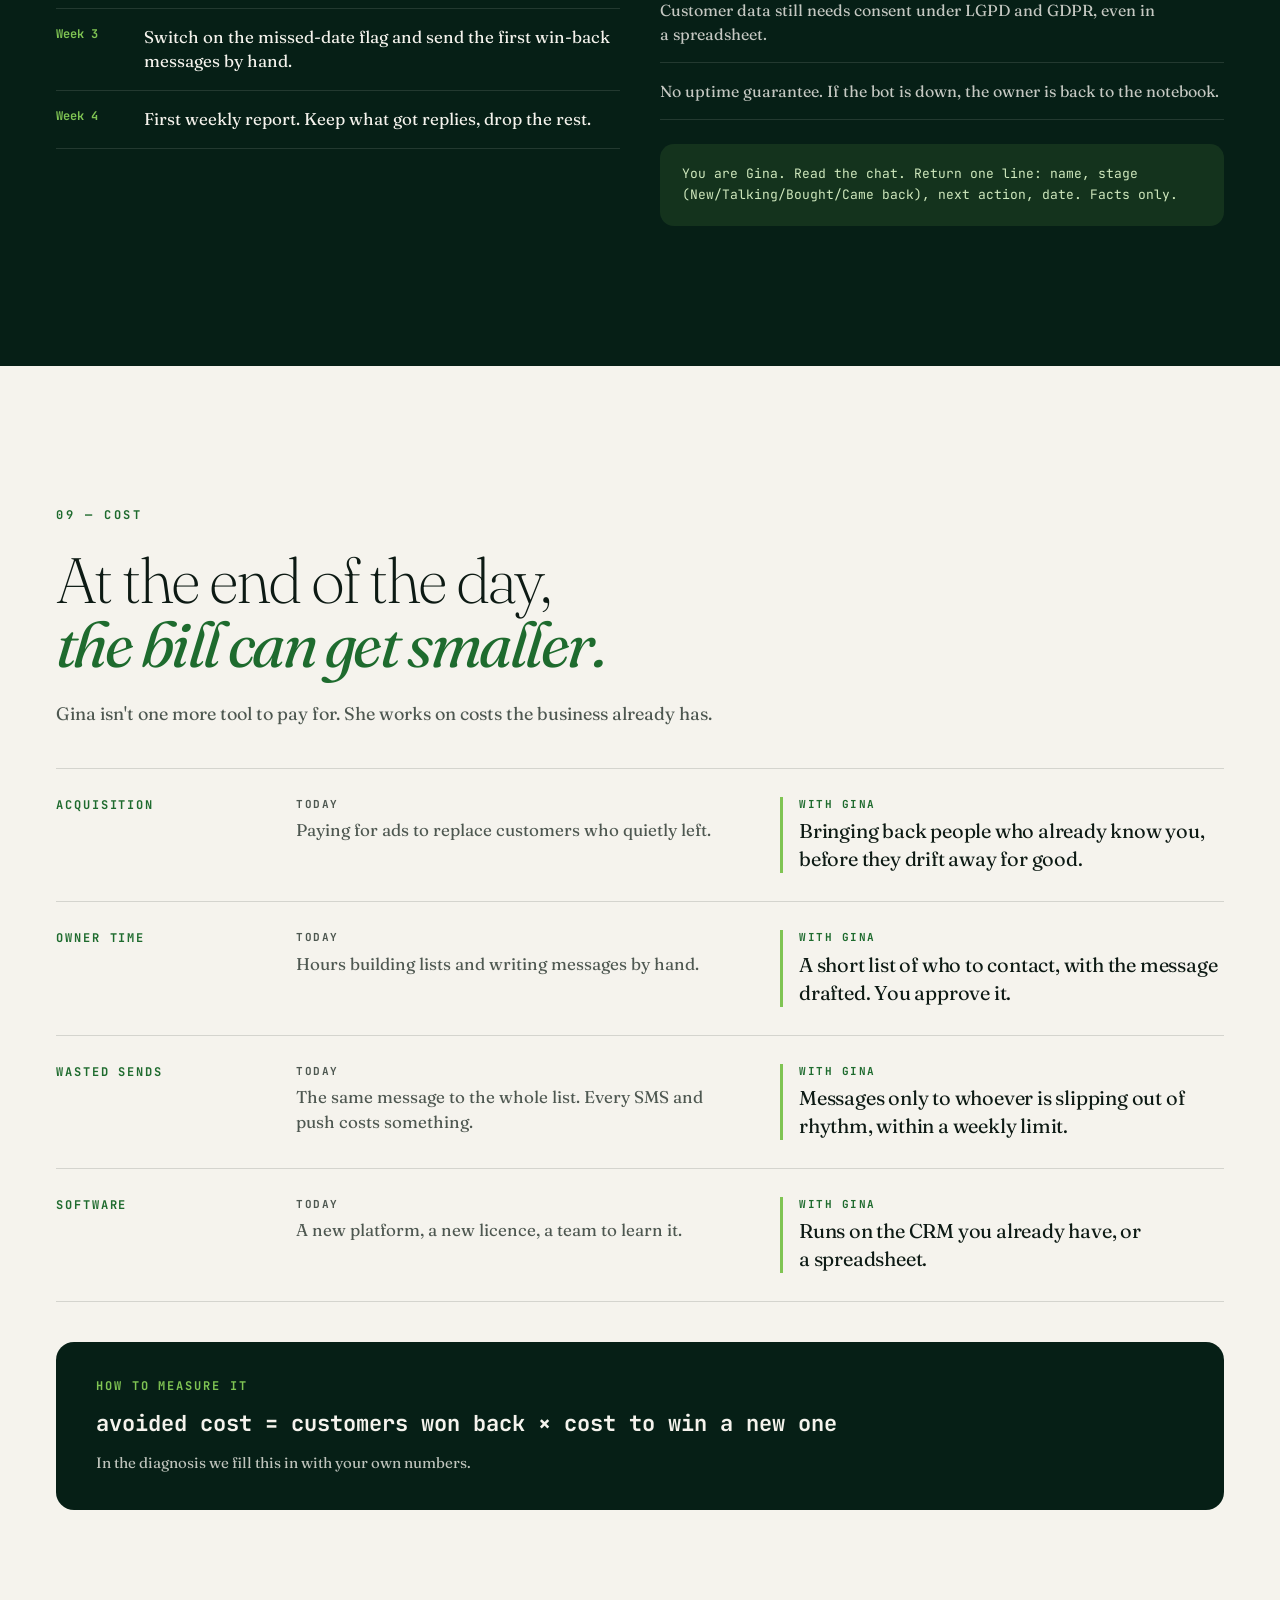
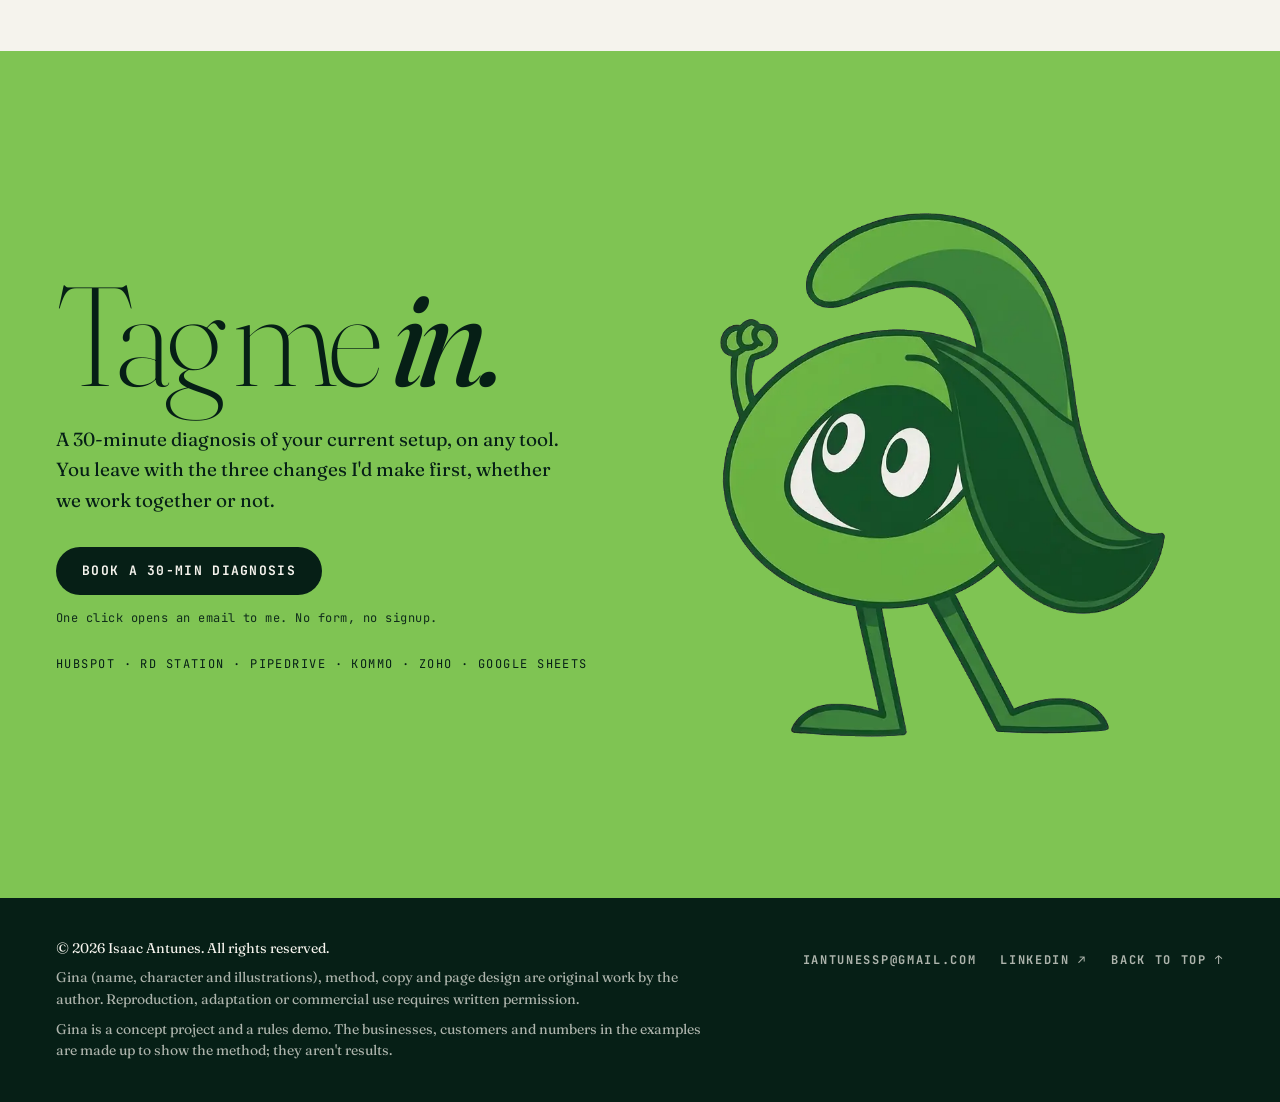
==== commit 8aa539c7: "Trim the page and route every CTA to the demo or the contact - Remove maturity, metrics and engageme" ====
--- a/index.html
+++ b/index.html
@@ -167,6 +167,13 @@
       </li>
     </ol>
     <p class="steps__note">The @ shows which role would own each step in a Gina setup. They're a proposal for now; what runs today are the demo's decision rules.</p>
+    <div class="cta-band cta-band--dark">
+      <p class="cta-band__t">See the method run: paste a customer list and Gina tells you who to contact this week.</p>
+      <div class="cta-band__act">
+        <div class="hero__ctas"><a class="btn btn--primary" href="demo/">Try the demo</a><a class="btn btn--ghost" href="mailto:iantunessp@gmail.com?subject=CRM%20diagnosis%20-%20Gina">Book a 30-min diagnosis</a></div>
+        
+      </div>
+    </div>
   </div>
 </section>
 
@@ -429,45 +436,21 @@
   </div>
 </section>
 
-<section class="section wrap" aria-labelledby="s5">
-  <p class="eyebrow">07 — CRM maturity</p>
-  <h2 class="title" id="s5">Four levels. Most businesses <span class="em em--accent">skip the first one.</span></h2>
-  <ol class="grid levels">
-    <li class="level"><span class="level__n">L1</span><h3 class="level__name">Organised</h3><p class="level__d">One source of truth. Every contact has an owner, a source and a stage.</p></li>
-    <li class="level"><span class="level__n">L2</span><h3 class="level__name">Responsive</h3><p class="level__d">Every inbound message has a reply-time target. Nothing waits more than a business day.</p></li>
-    <li class="level"><span class="level__n">L3</span><h3 class="level__name">Proactive</h3><p class="level__d">Onboarding, follow-up and win-back run on events, without anyone having to remember.</p></li>
-    <li class="level"><span class="level__n">L4</span><h3 class="level__name">Predictive</h3><p class="level__d">RFV segments and a churn risk score tell the owner who to call this week, before they leave.</p></li>
-  </ol>
-</section>
-
-<section class="section section--dark" aria-labelledby="s6">
-  <div class="wrap">
-    <p class="eyebrow">08 — What I measure</p>
-    <h2 class="title" id="s6"><span class="num">6</span> numbers, defined <span class="em">before the first dashboard.</span></h2>
-    <div class="grid hairline metrics">
-      <article class="metric"><h3 class="metric__name">Speed to lead</h3><p class="metric__f">first reply − first message</p><p class="metric__why">Usually one of the cheapest conversion levers a small business has. Interest fades fast.</p></article>
-      <article class="metric"><h3 class="metric__name">Stage conversion</h3><p class="metric__f">entered stage n+1 ÷ entered stage n</p><p class="metric__why">Shows exactly where the funnel leaks, so you fix one stage instead of everything.</p></article>
-      <article class="metric"><h3 class="metric__name">Repeat purchase rate</h3><p class="metric__f">customers with 2+ orders ÷ all customers</p><p class="metric__why">A strong activation signal for retail and services. Compare it with your own history before treating it as the goal.</p></article>
-      <article class="metric"><h3 class="metric__name">Churn rate</h3><p class="metric__f">customers past their expected return ÷ active customers</p><p class="metric__why">Measured against each customer's own rhythm, not a fixed calendar.</p></article>
-      <article class="metric"><h3 class="metric__name">Customer lifetime value</h3><p class="metric__f">avg order value × orders per year × years retained</p><p class="metric__why">Tells you how much a customer is worth keeping, and how much to spend getting one.</p></article>
-      <article class="metric"><h3 class="metric__name">Data health</h3><p class="metric__f">% contacts with owner + source + stage</p><p class="metric__why">If this one is low, every other number on this list is wrong.</p></article>
-    </div>
-  </div>
-</section>
-
-<section class="section wrap" aria-labelledby="s7">
-  <p class="eyebrow">09 — Engagement</p>
-  <h2 class="title" id="s7">Ninety days, <span class="em em--accent">then your team owns it.</span></h2>
-  <ol class="grid phases">
-    <li class="phase"><p class="phase__d">Day 0–30</p><h3 class="phase__n">Diagnose and model</h3><p class="phase__o">Health report, lifecycle map, pipeline with exit criteria, data dictionary.</p></li>
-    <li class="phase"><p class="phase__d">Day 31–60</p><h3 class="phase__n">Build and orchestrate</h3><p class="phase__o">Clean system, lead routing, onboarding, follow-up and win-back journeys, team views.</p></li>
-    <li class="phase"><p class="phase__d">Day 61–90</p><h3 class="phase__n">Measure and hand over</h3><p class="phase__o">Operating dashboard, first A/B results, monthly review ritual, written playbook.</p></li>
-  </ol>
+<section class="section section--mint" aria-label="Like what you see? Start with a 30-minute diagnosis.">
+  <div class="wrap">
+    <div class="cta-band cta-band--light">
+      <p class="cta-band__t">Like what you see? Start with a 30-minute diagnosis.</p>
+      <div class="cta-band__act">
+        <div class="hero__ctas"><a class="btn btn--dark" href="mailto:iantunessp@gmail.com?subject=CRM%20diagnosis%20-%20Gina">Book a 30-min diagnosis</a><a class="btn btn--line" href="demo/">Try the demo</a></div>
+        <p class="cta-note">One click opens an email to me. No form, no signup.</p>
+      </div>
+    </div>
+  </div>
 </section>
 
 <section class="section section--sand" id="critique" aria-labelledby="s8">
   <div class="wrap">
-    <p class="eyebrow">10 — Self-critique</p>
+    <p class="eyebrow">07 — Self-critique</p>
     <h2 class="title" id="s8">Where this method <span class="em em--accent">falls short.</span></h2>
     <p class="intro">The method above assumes a team. For a business of one, parts of it are too heavy, and a method that can't admit that isn't mature yet. These are the gaps I see and what I'd change.</p>
     <div class="grid hairline crit">
@@ -477,7 +460,7 @@
         <p class="crit__fix"><span class="label">Fix → </span><span class="em">Four stages: New, Talking, Bought, Came back.</span></p>
       </article>
       <article class="crit__item">
-        <h3 class="crit__p"><span class="crit__n">02</span>Ninety days is too long to wait for proof.</h3>
+        <h3 class="crit__p"><span class="crit__n">02</span>Waiting weeks for proof is too long.</h3>
         <p class="crit__why">A micro business decides in the first week whether something is worth its time. Motivation fades faster than the project plan.</p>
         <p class="crit__fix"><span class="label">Fix → </span><span class="em">Ship one visible win in seven days: a list of customers to call back.</span></p>
       </article>
@@ -507,10 +490,10 @@
 
 <section class="section section--dark" aria-labelledby="s9">
   <div class="wrap">
-    <p class="eyebrow">11 — Zero-budget version</p>
+    <p class="eyebrow">08 — Zero-budget version</p>
     <div class="split split--zero">
       <h2 class="zero__title" id="s9">Gina <span class="em em--signal">Zero.</span> <span class="zero__price">R$0</span></h2>
-      <p class="mobile__lead">The same retention logic on free tools: an AI chat bot playing Gina, a spreadsheet as the CRM and one weekly message that says who to call. It costs time, not money, and it gets a business to maturity level 2 without a licence.</p>
+      <p class="mobile__lead">The same retention logic on free tools: an AI chat bot playing Gina, a spreadsheet as the CRM and one weekly message that says who to call. It costs time, not money, and it gets a business started without a licence.</p>
     </div>
     <div class="grid stack">
       <article class="stack__item"><p class="label stack__k">CRM</p><h3 class="stack__v">Google Sheets</h3><p class="stack__d">Four tabs: Contacts, Conversations, Orders, This week. Four stages, one owner column.</p></article>
@@ -544,7 +527,7 @@
 </section>
 
 <section class="section wrap" aria-labelledby="sCost">
-  <p class="eyebrow">12 — Cost</p>
+  <p class="eyebrow">09 — Cost</p>
   <h2 class="title" id="sCost">At the end of the day, <span class="em em--accent">the bill can get smaller.</span></h2>
   <p class="intro">Gina isn't one more tool to pay for. She works on costs the business already has.</p>
   <div class="costs">
--- a/css/styles.css
+++ b/css/styles.css
@@ -307,6 +307,16 @@
 @media (min-width: 960px) {
   .cost { grid-template-columns: 200px minmax(0, 1fr) minmax(0, 1fr); gap: 40px; align-items: start; }
   .costs__formula { padding: 36px 40px; }
+}
+
+/* ── Call to action bands: text on the left, two buttons on the right ── */
+.cta-band { display: flex; flex-direction: column; gap: 24px; }
+.cta-band--dark { margin-top: 56px; padding-top: 32px; border-top: 1px solid rgba(245, 243, 237, .2); }
+.cta-band__t { max-width: 30ch; font-size: clamp(24px, 6vw, 32px); line-height: 1.2; font-weight: 300; letter-spacing: -.02em; text-wrap: balance; }
+.cta-band .hero__ctas { margin-top: 0; }
+.cta-band--light .cta-note { color: rgba(13, 26, 20, .78); }
+@media (min-width: 960px) {
+  .cta-band { flex-direction: row; align-items: center; justify-content: space-between; gap: 56px; }
 }
 
 .fixes__head { margin-top: 48px; display: flex; align-items: center; gap: 16px; font: 700 12px/1 var(--mono); letter-spacing: .14em; text-transform: uppercase; color: var(--green); }
@@ -609,35 +619,6 @@
 .list-row--kpi .list-row__k { font-style: normal; font-size: 18px; letter-spacing: -.01em; color: inherit; }
 .list-row__f { font: 400 12px/1.5 var(--mono); color: var(--signal-soft); }
 
-/* ── 06 Maturity ────────────────────────────────────── */
-.levels { --col: 230px; margin-top: 56px; gap: 12px; align-items: end; }
-.level { min-height: var(--h); border-radius: 16px; padding: 24px; display: flex; flex-direction: column; justify-content: flex-end; gap: 10px; background: var(--bg); }
-.level:nth-child(1) { --h: 220px; --bg: var(--mint); }
-.level:nth-child(2) { --h: 290px; --bg: var(--mint-2); }
-.level:nth-child(3) { --h: 360px; --bg: var(--signal); }
-.level:nth-child(4) { --h: 430px; --bg: var(--forest); color: var(--paper); }
-.level__n { font: 700 12px/1 var(--mono); color: #195a27; }
-.level__name { font-size: 26px; font-style: italic; letter-spacing: -.02em; }
-.level__d { font-size: 15px; line-height: 1.5; color: var(--muted); }
-.level:nth-child(3) .level__n, .level:nth-child(3) .level__d { color: var(--forest); }
-.level:nth-child(4) .level__n { color: var(--signal); }
-.level:nth-child(4) .level__d { color: rgba(245, 243, 237, .8); }
-
-/* ── 07 Metrics ─────────────────────────────────────── */
-.title .num { font-family: var(--mono); font-size: .8em; letter-spacing: -.04em; color: var(--signal); }
-.metrics { --col: 340px; margin-top: 56px; }
-.metric { background: var(--forest); padding: 28px; display: flex; flex-direction: column; gap: 12px; }
-.metric__name { font-size: 24px; letter-spacing: -.02em; }
-.metric__f { font: 400 13px/1.6 var(--mono); color: var(--signal-soft); }
-.metric__why { font-size: 15px; line-height: 1.55; color: rgba(245, 243, 237, .7); text-wrap: pretty; }
-
-/* ── 08 Engagement ──────────────────────────────────── */
-.phases { --col: 300px; margin-top: 56px; gap: 20px; }
-.phase { border-top: 3px solid var(--green); padding-top: 24px; display: flex; flex-direction: column; gap: 12px; }
-.phase__d { font: 700 13px/1 var(--mono); color: var(--green); }
-.phase__n { font-size: 26px; line-height: 1.15; letter-spacing: -.02em; }
-.phase__o { font-size: 16px; line-height: 1.6; color: var(--muted); }
-
 /* ── 09 Self-critique ───────────────────────────────── */
 .section--sand .intro { font-size: 19px; line-height: 1.6; color: rgba(13, 26, 20, .75); }
 .crit { --col: 360px; --line: rgba(13, 26, 20, .16); margin-top: 48px; }
@@ -821,7 +802,6 @@
 @media (max-width: 560px) {
   .hero__meta { padding-right: 104px; }
   .hero__meta span:last-child { display: none; }
-  .metric, .crit__item { padding: 24px 20px; }
+  .crit__item { padding: 24px 20px; }
   .list-row--pair { grid-template-columns: 1fr; gap: 6px; }
-  .level { min-height: 0; }
-}
+}
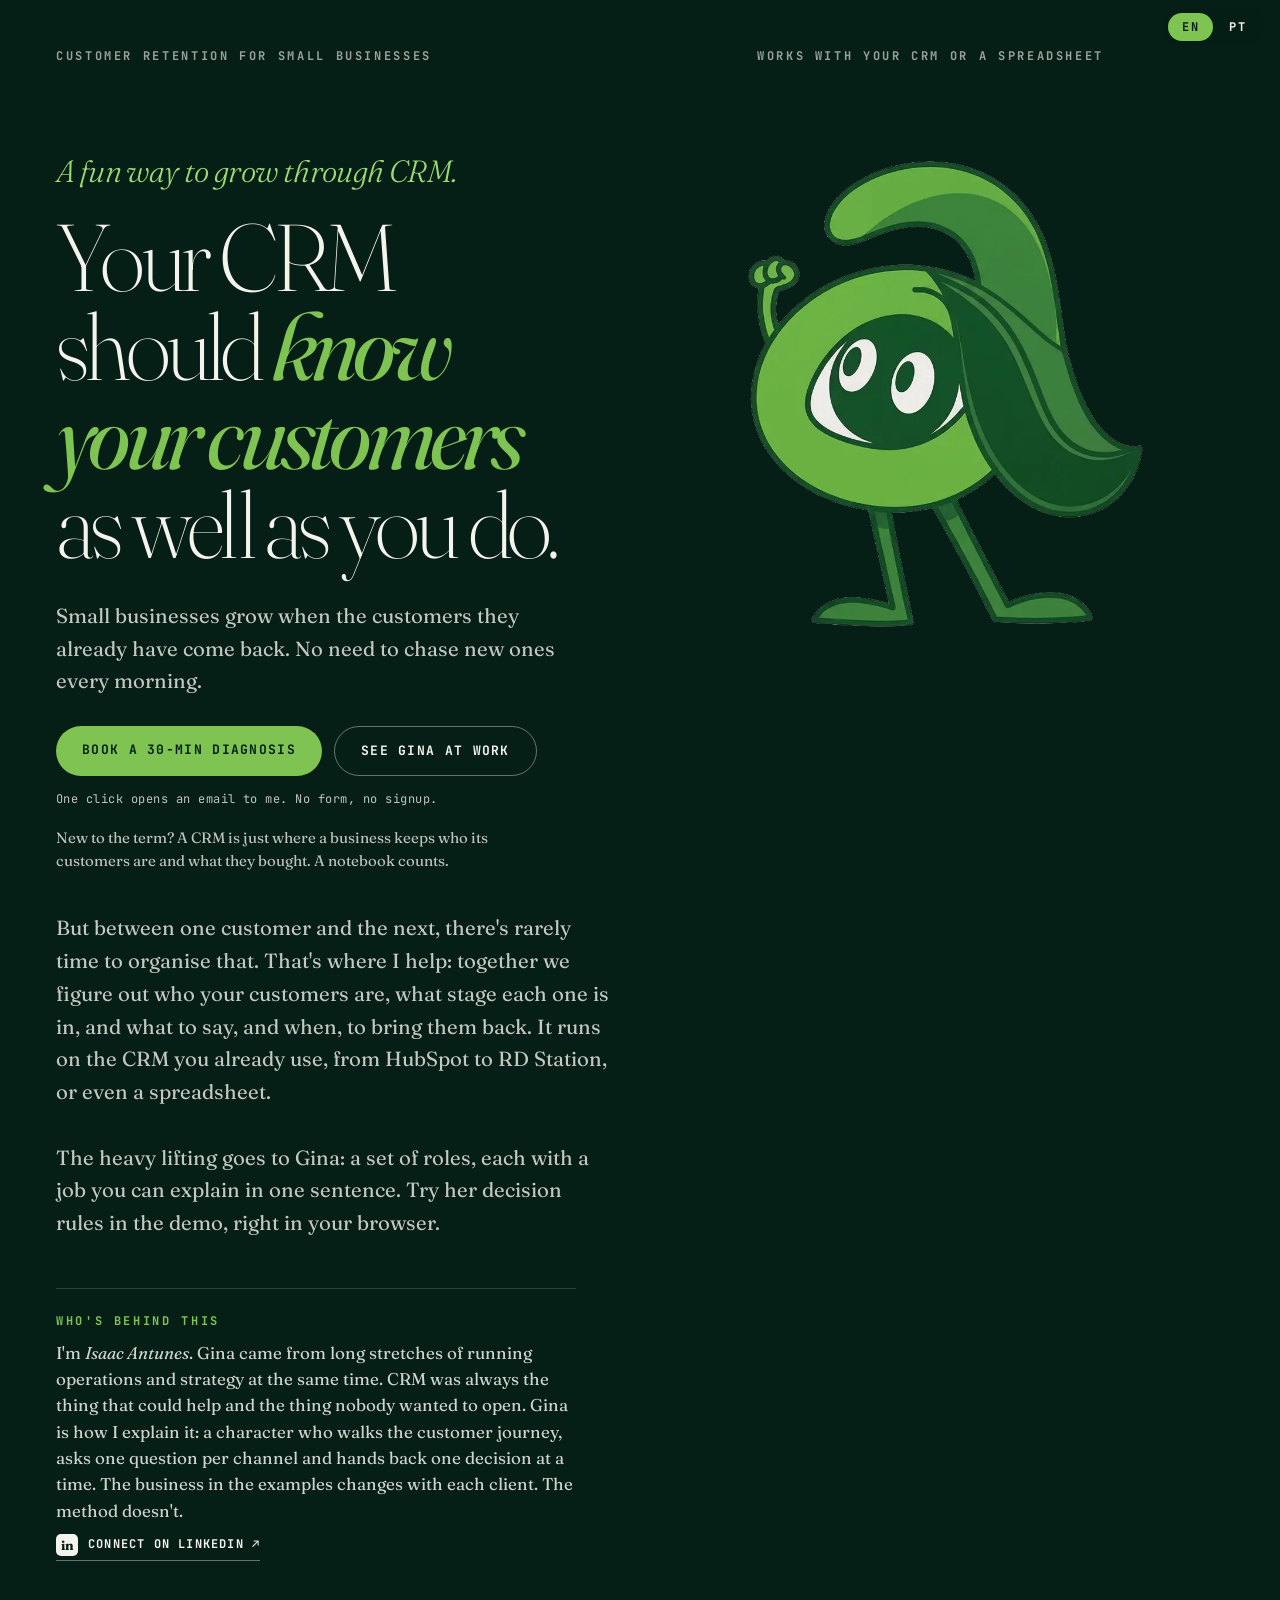
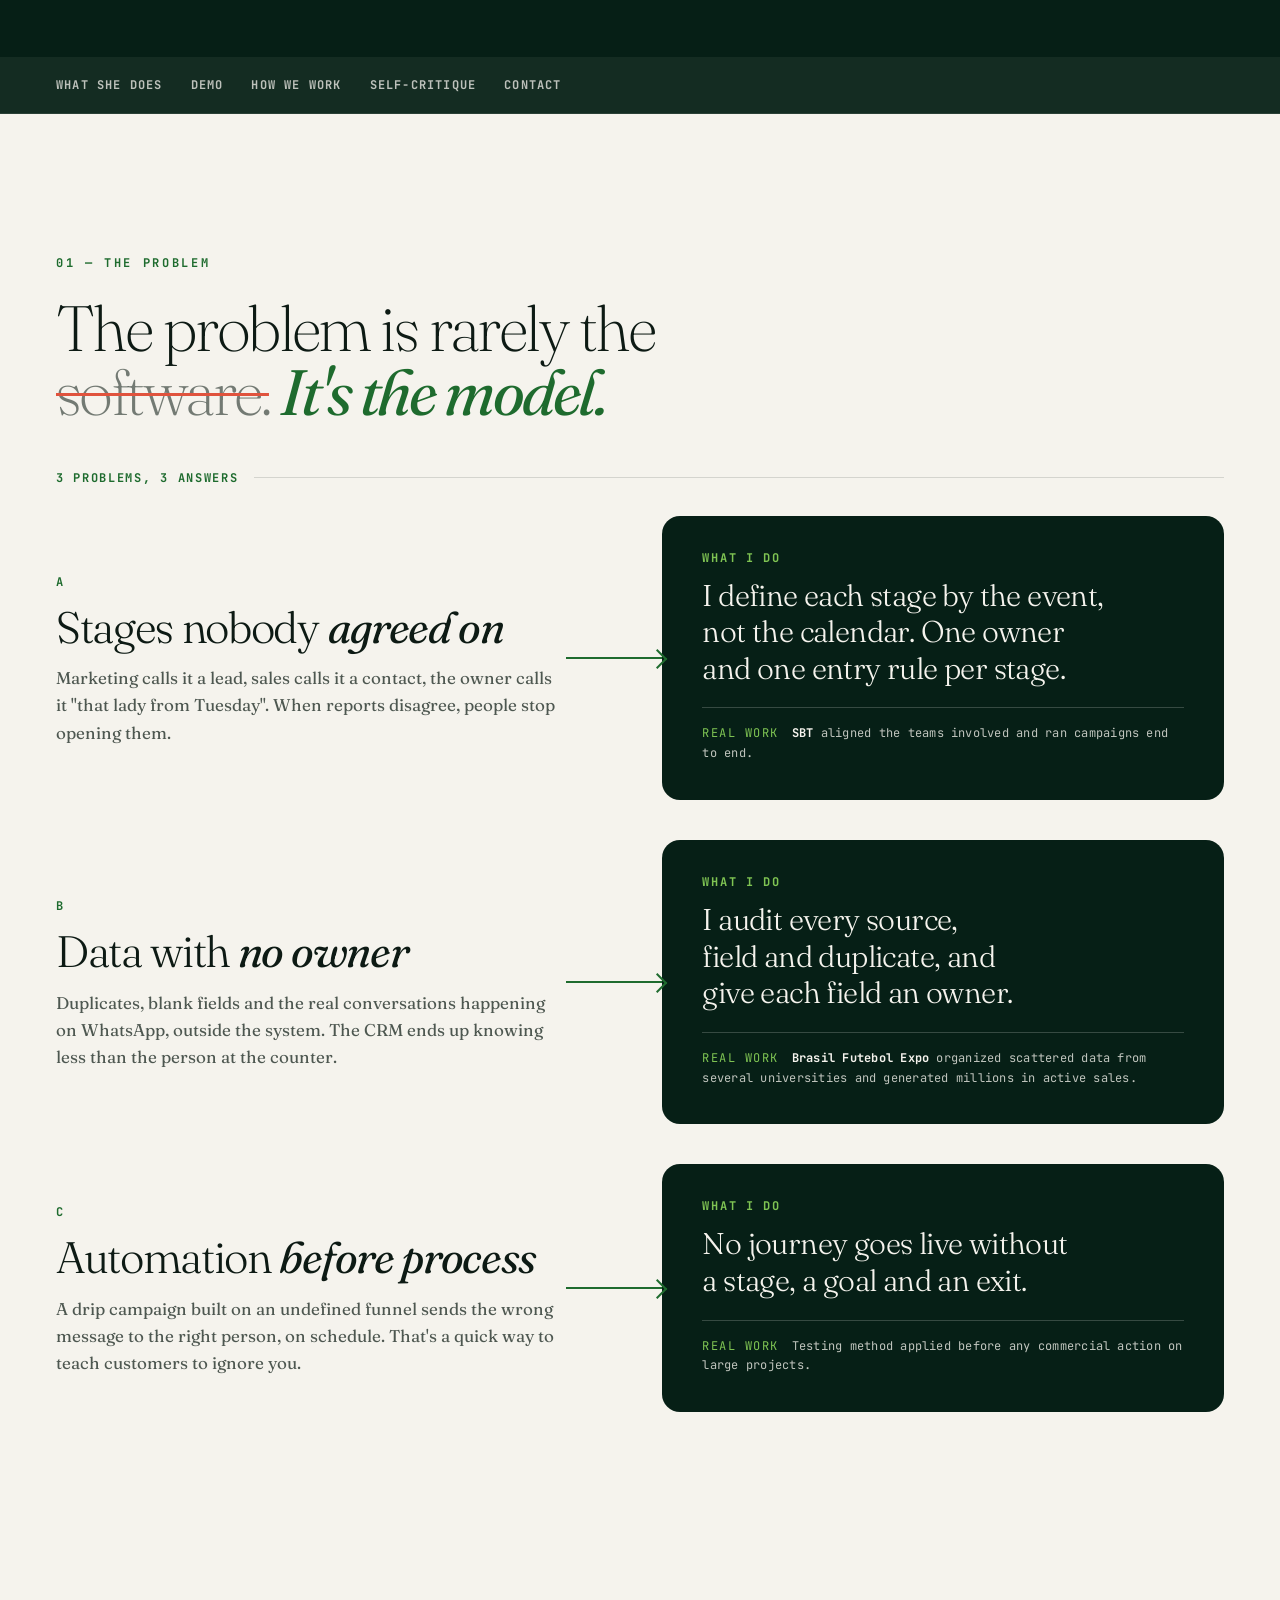
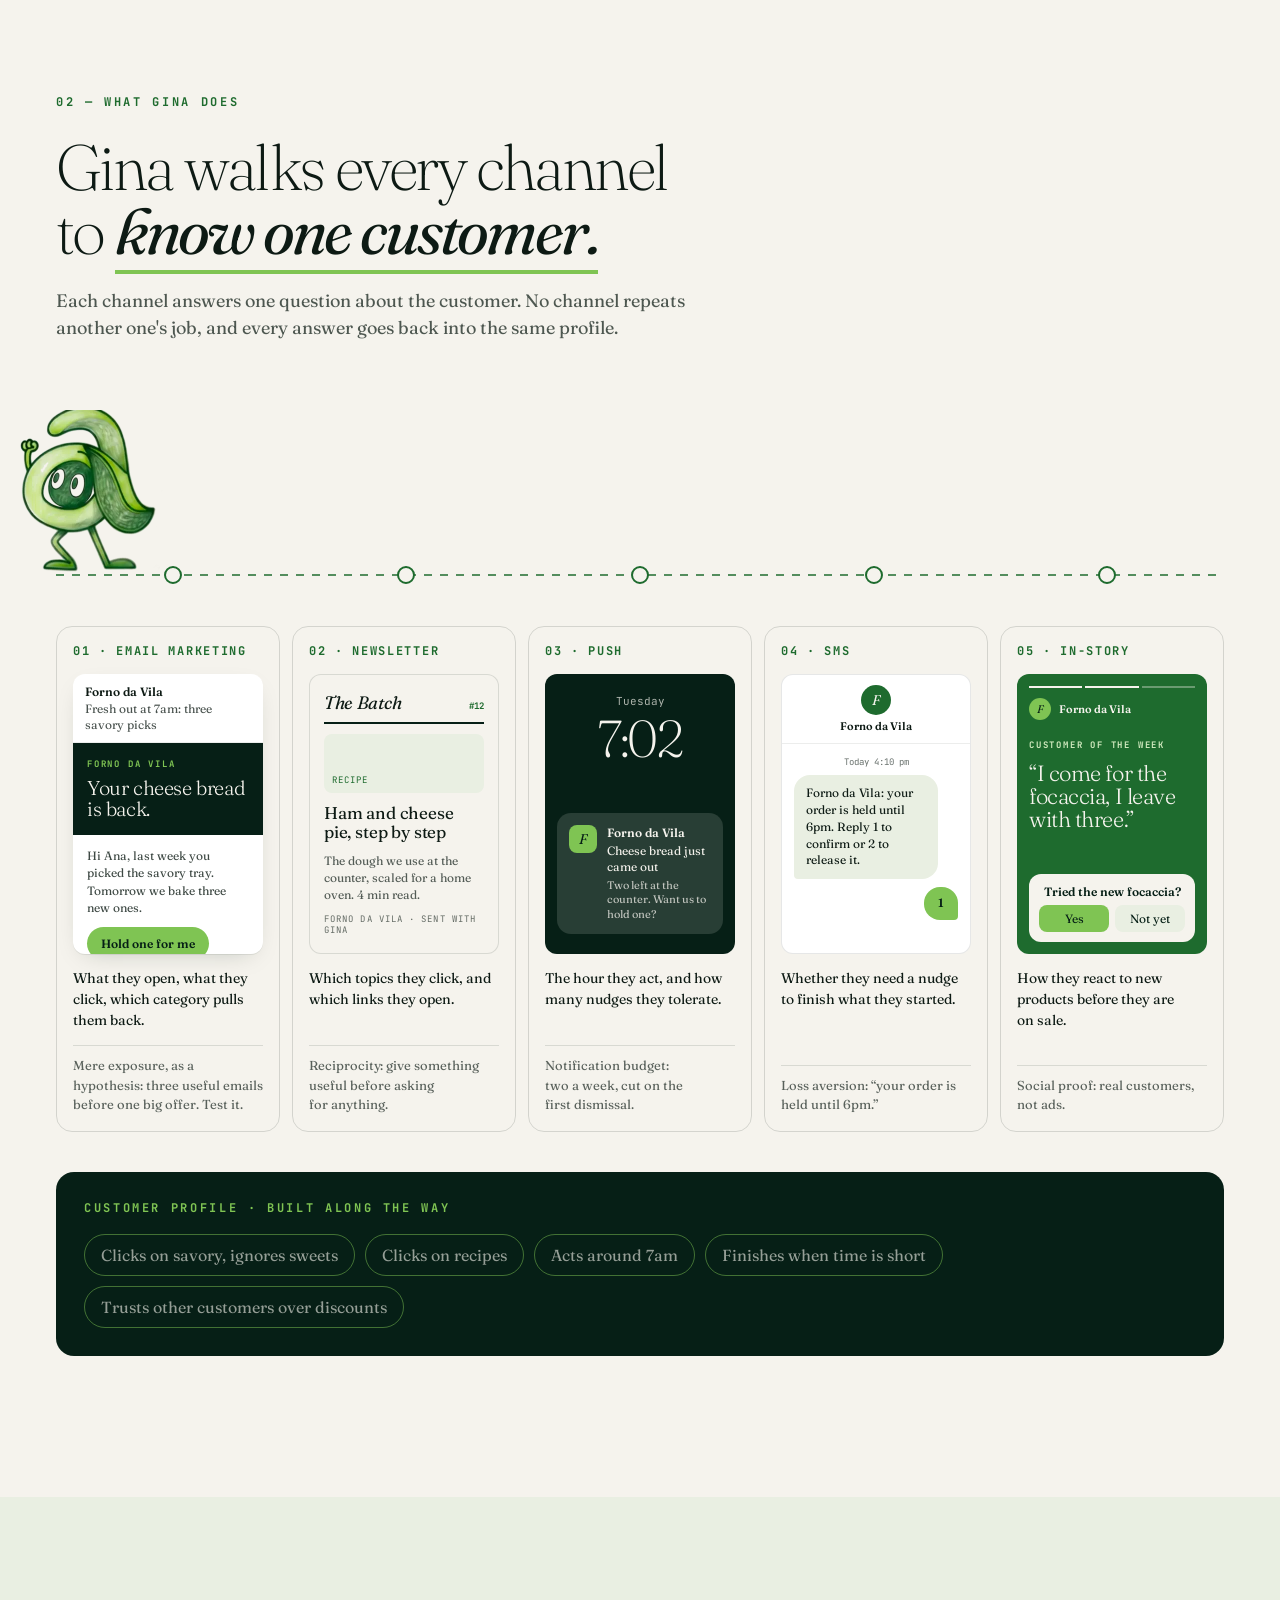
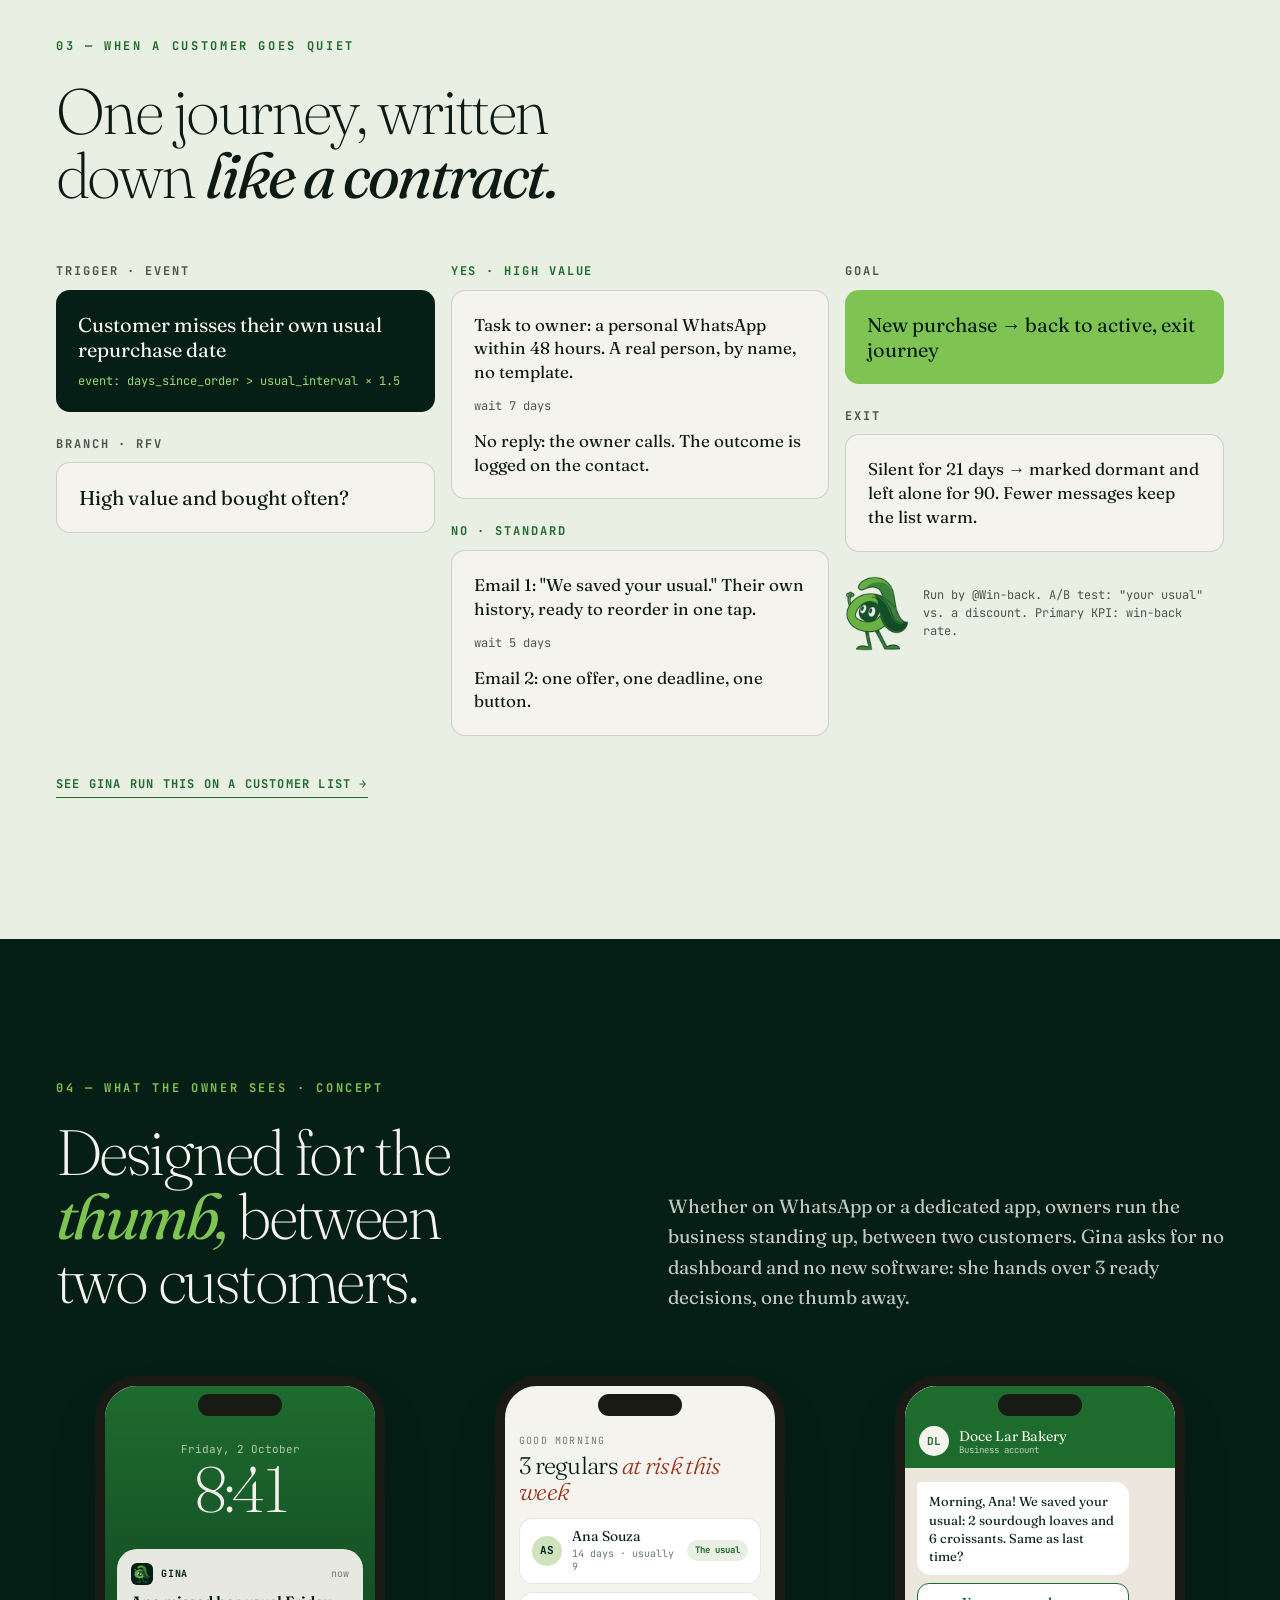
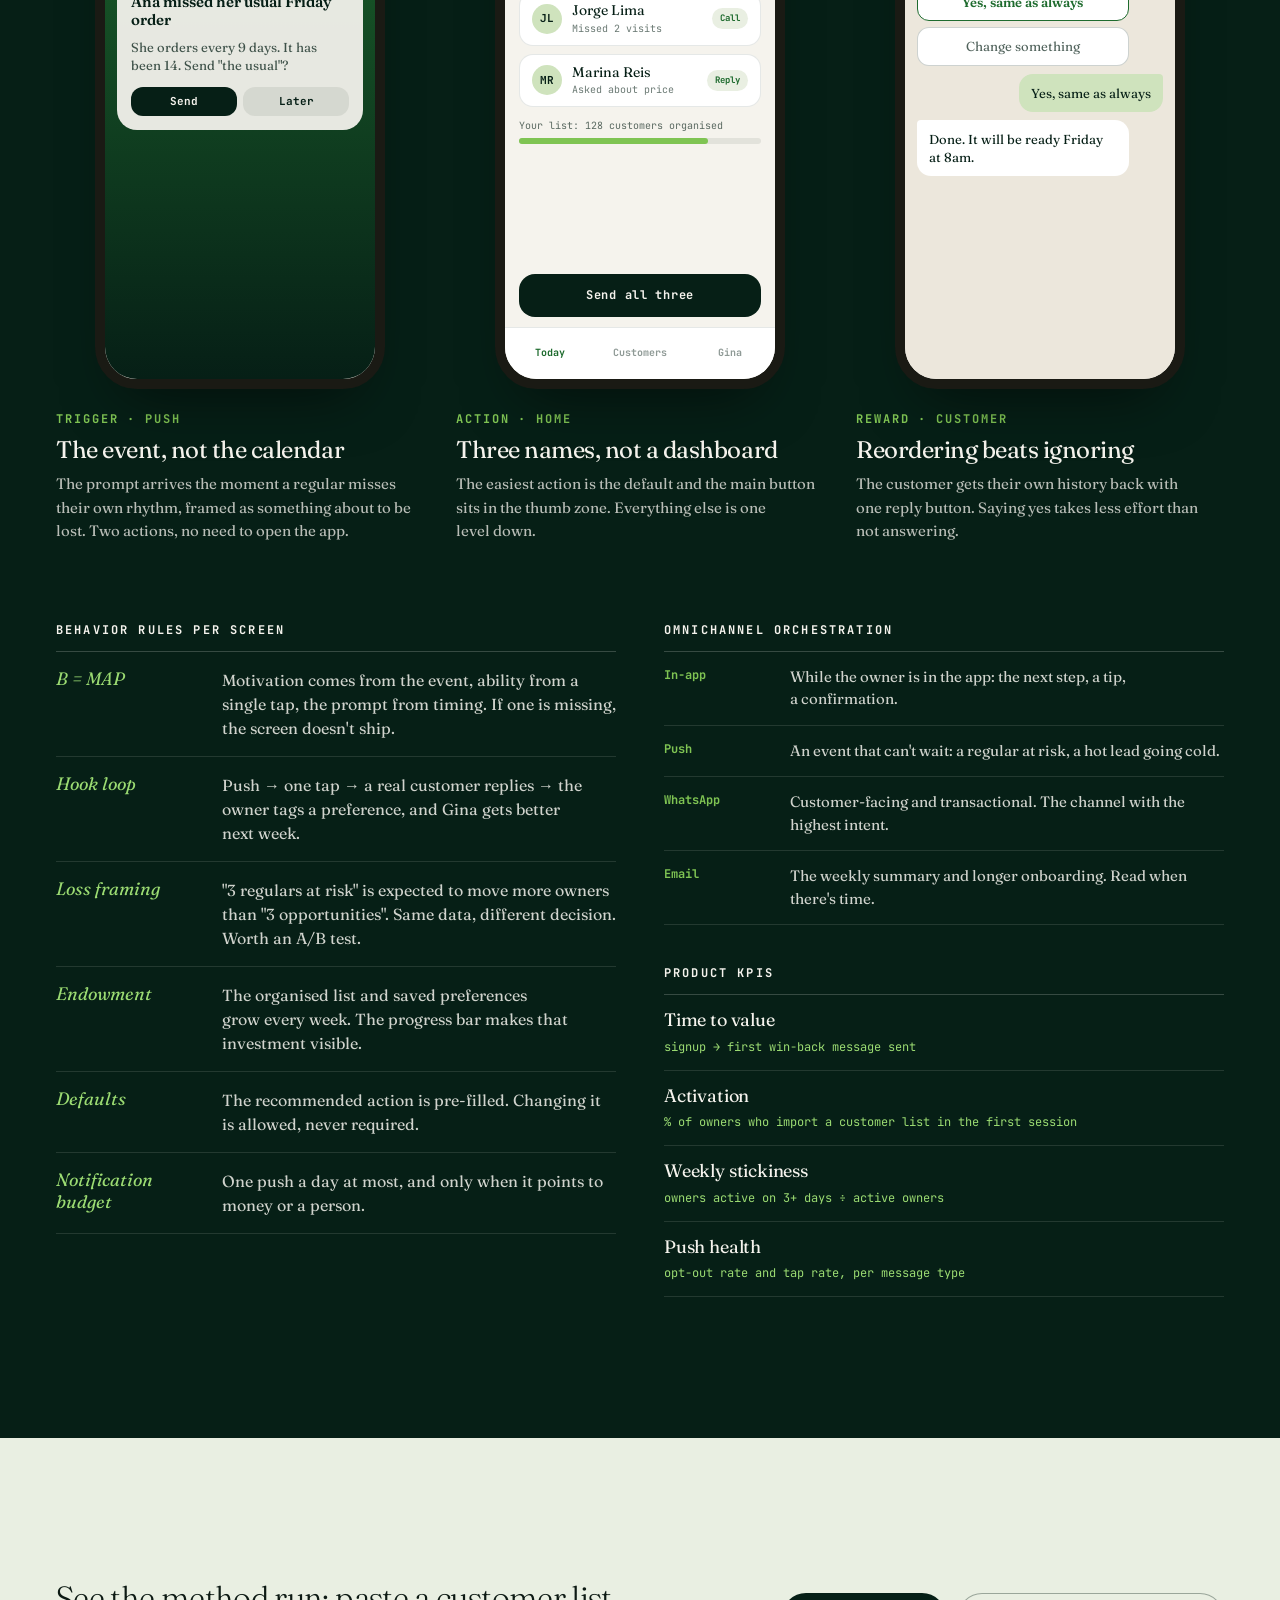
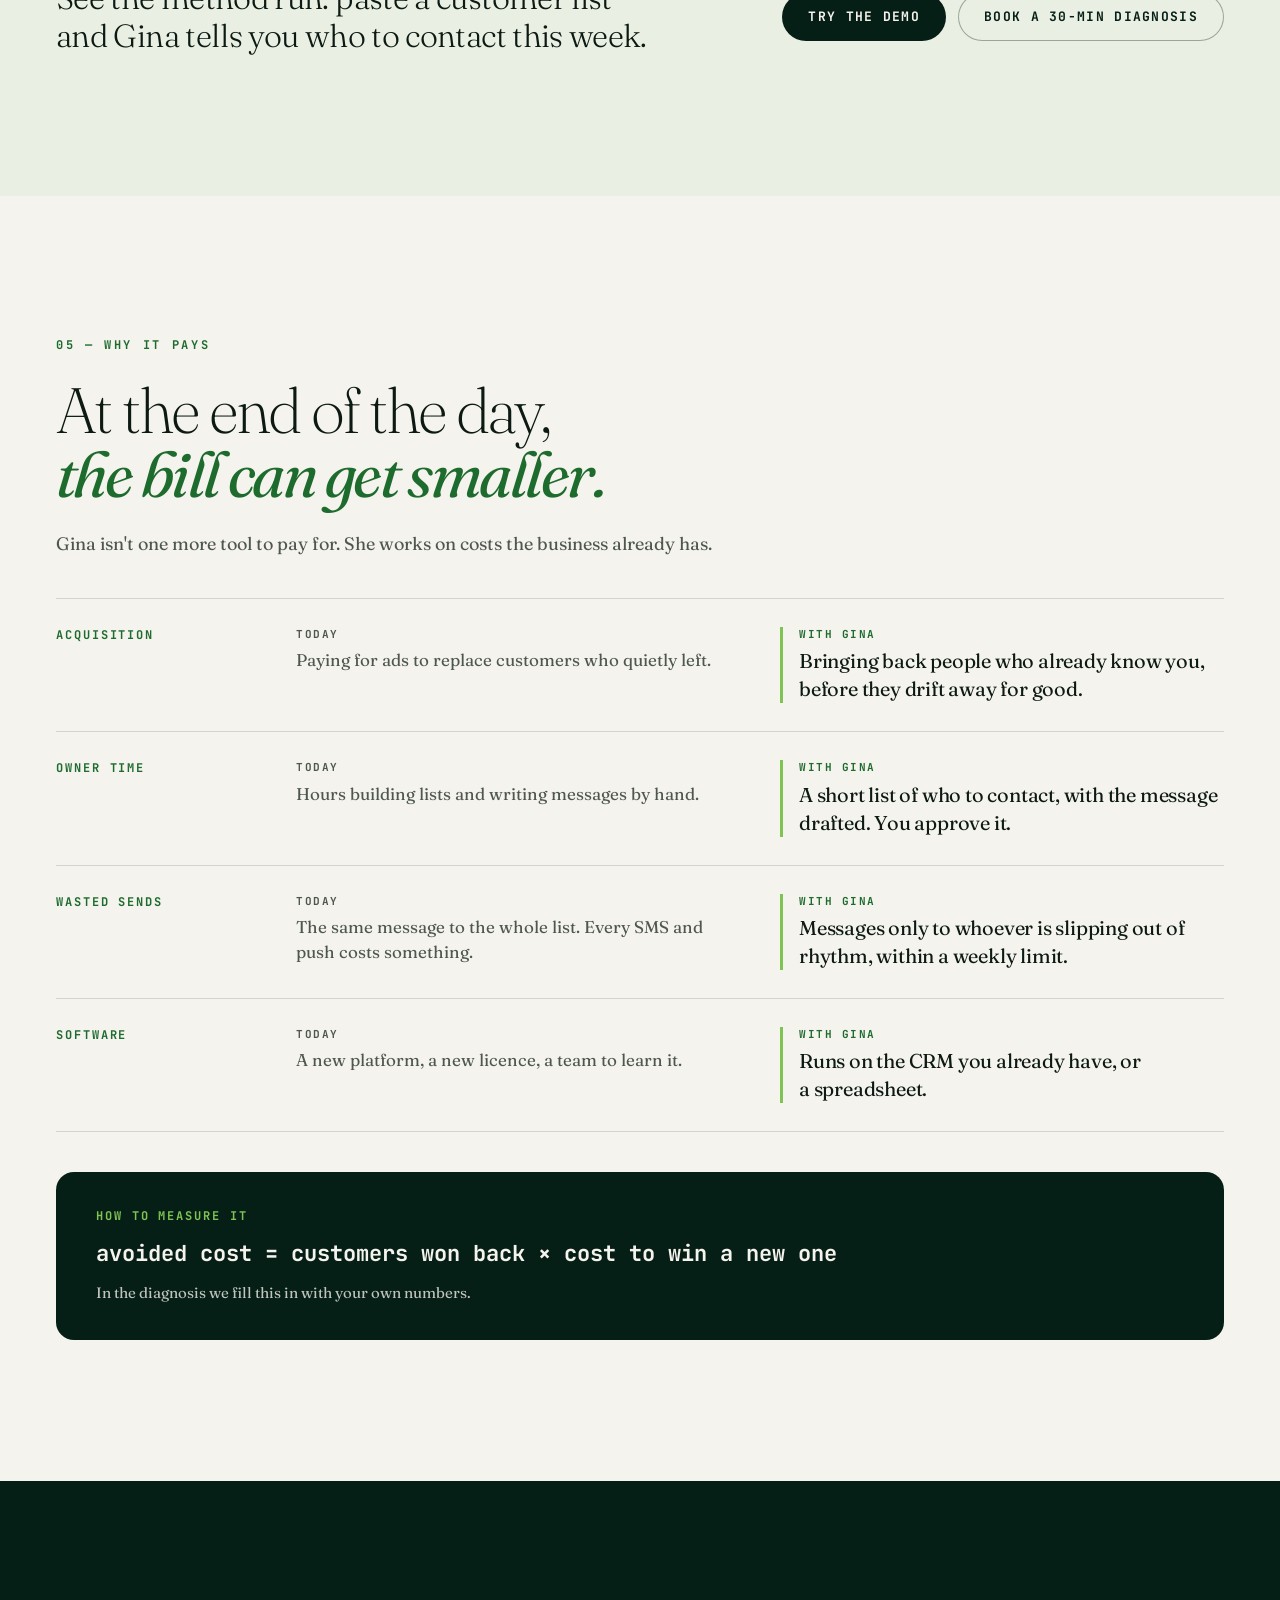
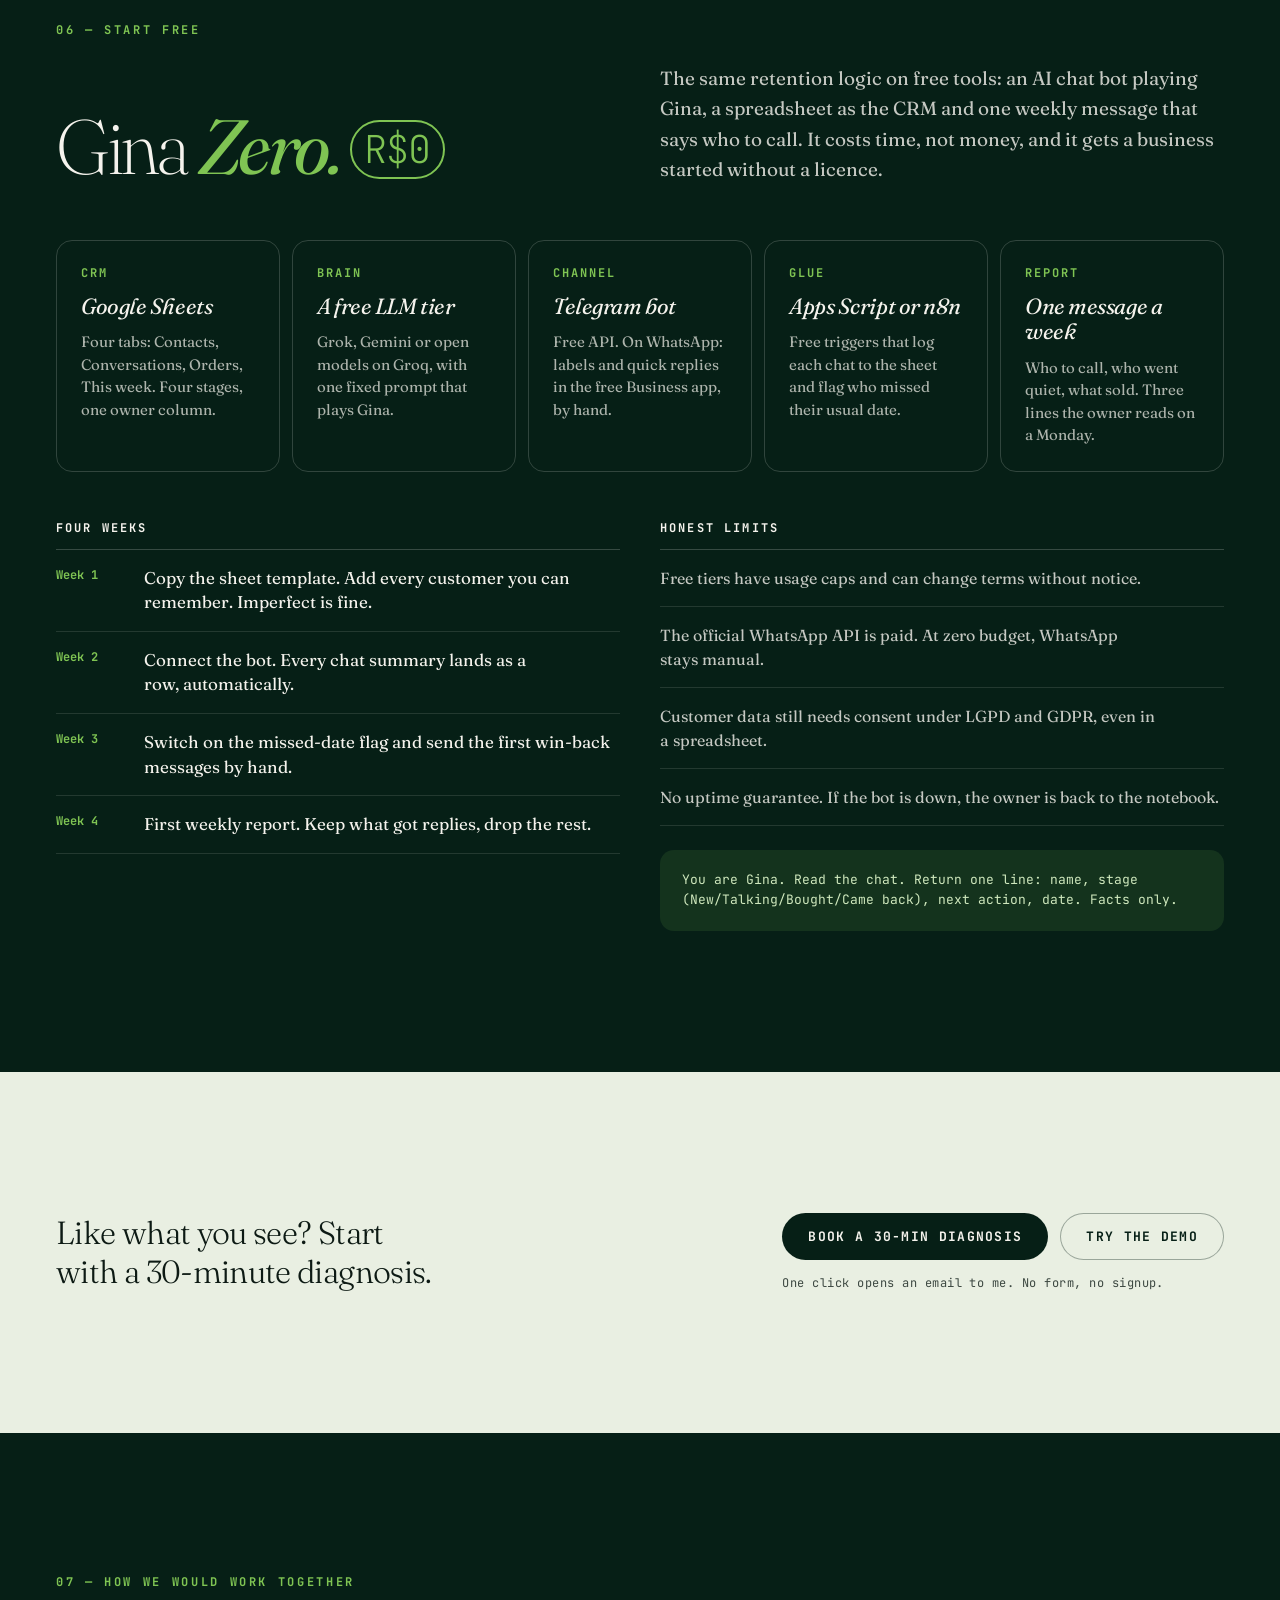
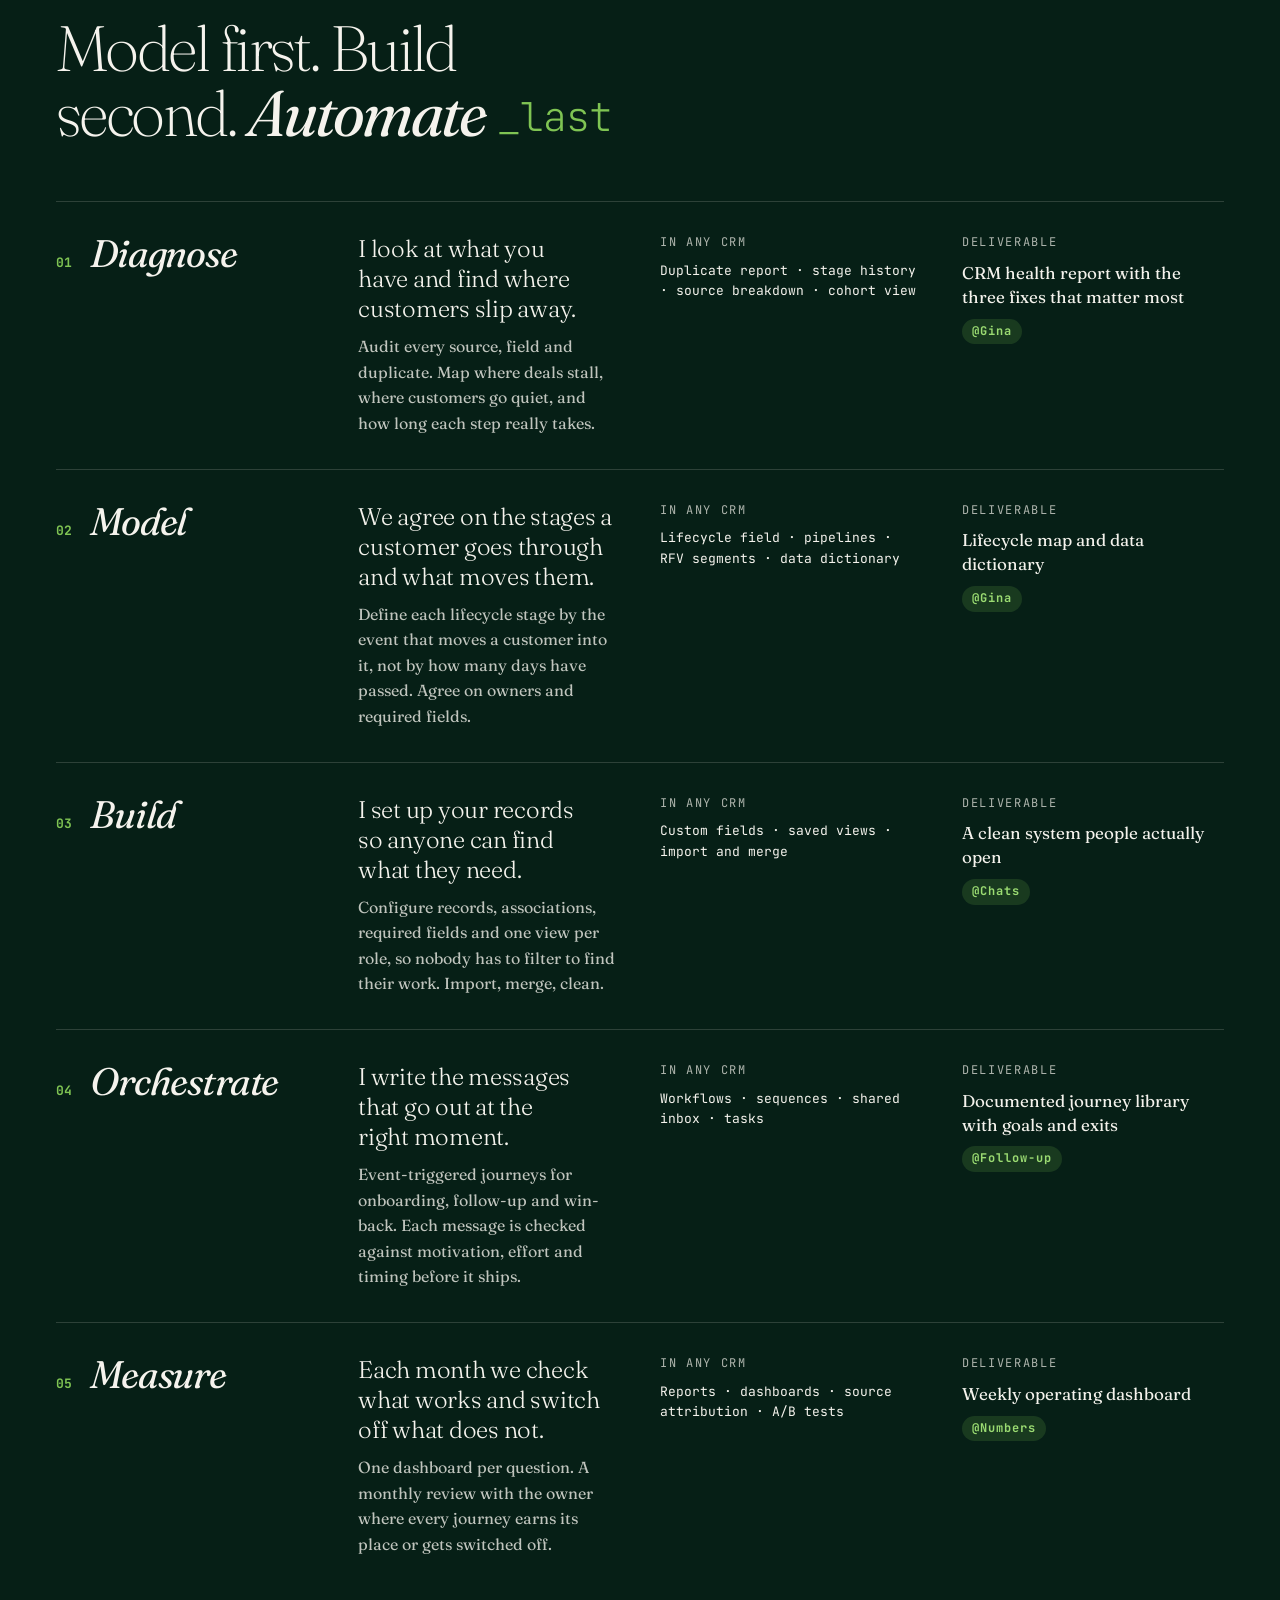
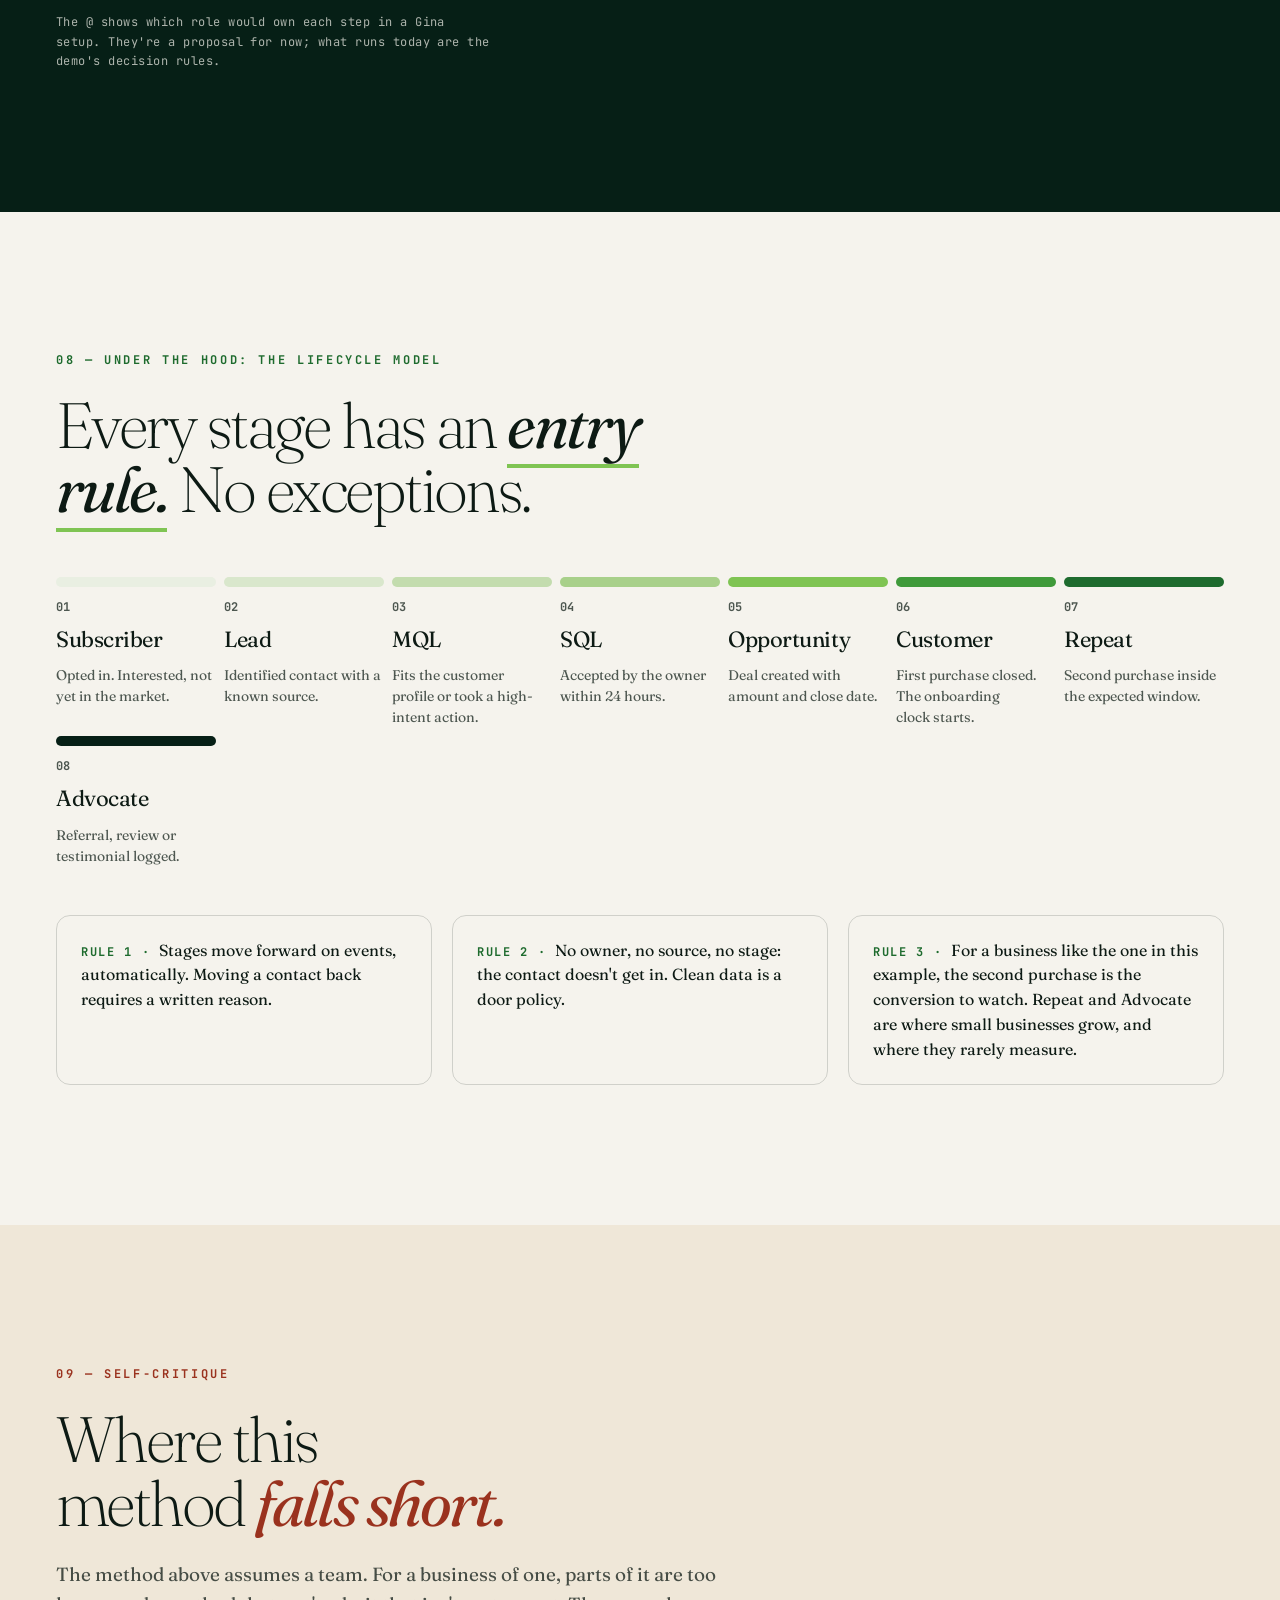
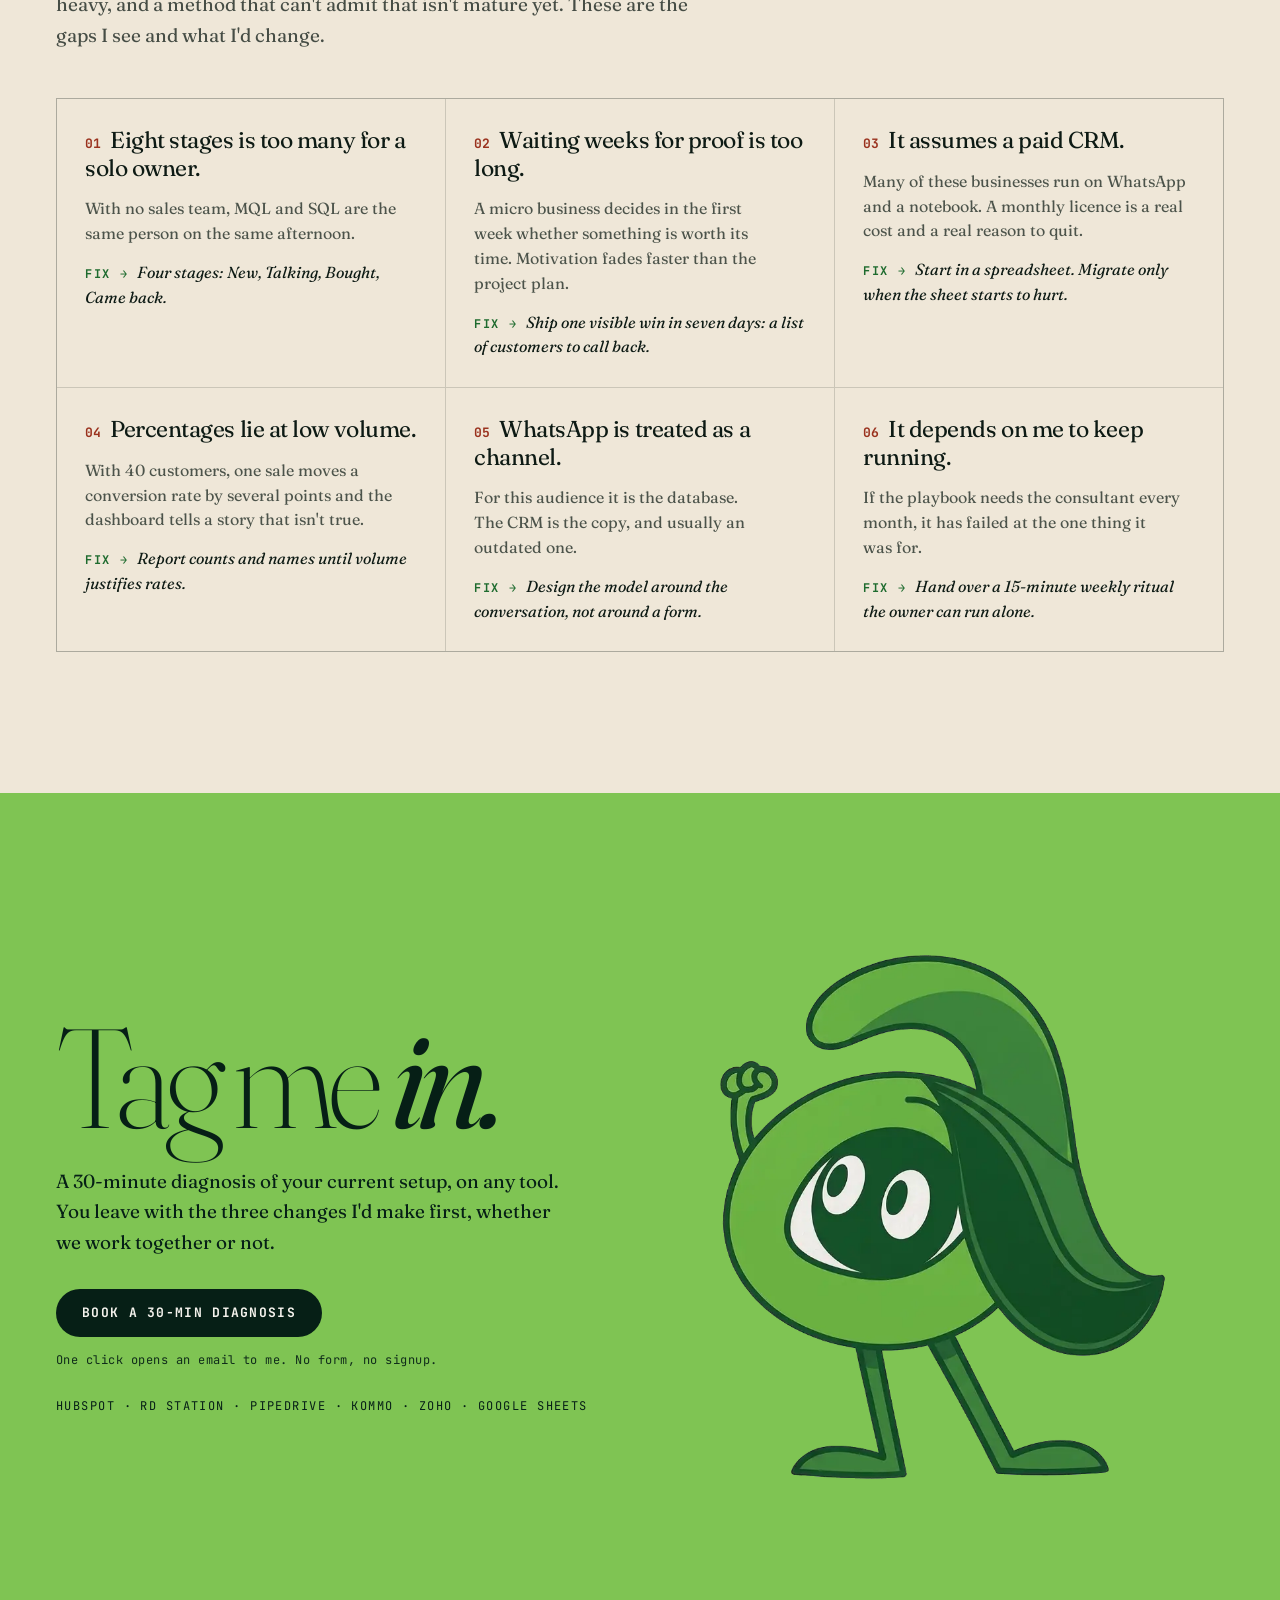
==== commit 38eea847: "Order the page for a first-time visitor - Flow: problem, what Gina does (the bakery example), when a" ====
--- a/index.html
+++ b/index.html
@@ -44,7 +44,7 @@
 
 <header class="hero section--dark" id="top">
   <div class="wrap">
-    <div class="hero__meta"><span>Lifecycle marketing · customer retention</span><span>Tool-agnostic · CRM or spreadsheet</span></div>
+    <div class="hero__meta"><span>Customer retention for small businesses</span><span>Works with your CRM or a spreadsheet</span></div>
     <div class="hero__grid">
       <div class="hero__head">
         <p class="hero__fun">A fun way to grow through CRM.</p>
@@ -57,6 +57,7 @@
           <a class="btn btn--ghost" href="demo/">See Gina at work</a>
         </div>
         <p class="cta-note">One click opens an email to me. No form, no signup.</p>
+        <p class="hero__gloss">New to the term? A CRM is just where a business keeps who its customers are and what they bought. A notebook counts.</p>
         <div class="hero__lead hero__lead--more"><p>But between one customer and the next, there's rarely time to organise that. That's where I help: together we figure out who your customers are, what stage each one is in, and what to say, and when, to bring them back. It runs on the CRM you already use, from HubSpot to RD Station, or even a spreadsheet.</p><p>The heavy lifting goes to Gina: a set of roles, each with a job you can explain in one sentence. Try her decision rules in the demo, right in your browser.</p></div>
         <div class="who">
           <p class="eyebrow">Who's behind this</p>
@@ -73,9 +74,9 @@
 
 <nav class="jump" aria-label="Sections" data-jump>
   <div class="jump__inner">
-    <a href="#method">Method</a>
-    <a href="#journey">Journey</a>
+    <a href="#journey">What she does</a>
     <a href="demo/">Demo</a>
+    <a href="#method">How we work</a>
     <a href="#critique">Self-critique</a>
     <a href="#contact">Contact</a>
   </div>
@@ -84,7 +85,7 @@
 <main id="main">
 
 <section class="section wrap" aria-labelledby="s1">
-  <p class="eyebrow">01 — Why CRMs get abandoned</p>
+  <p class="eyebrow">01 — The problem</p>
   <h2 class="title title--narrow" id="s1">The problem is rarely the <s class="strike">software.</s> <span class="em em--accent">It's the model.</span></h2>
   <p class="fixes__head">3 problems, 3 answers</p>
   <ol class="fixes">
@@ -130,116 +131,9 @@
   </ol>
 </section>
 
-<section class="section section--dark" id="method" aria-labelledby="s2">
-  <div class="wrap">
-    <p class="eyebrow">02 — Method</p>
-    <h2 class="title title--method" id="s2">Model first. Build second. <span class="em">Automate</span> <span class="tag-mono">_last</span></h2>
-    <ol class="steps">
-      <li class="grid step">
-        <div class="step__head"><span class="step__n">01</span><h3 class="step__name">Diagnose</h3></div>
-        <p class="step__what">Audit every source, field and duplicate. Map where deals stall, where customers go quiet, and how long each step really takes.</p>
-        <div class="step__col"><p class="step__label">In any CRM</p><p class="step__tool">Duplicate report · stage history · source breakdown · cohort view</p></div>
-        <div class="step__col"><p class="step__label">Deliverable</p><p class="step__out">CRM health report with the three fixes that matter most</p><span class="chip">@Gina</span></div>
-      </li>
-      <li class="grid step">
-        <div class="step__head"><span class="step__n">02</span><h3 class="step__name">Model</h3></div>
-        <p class="step__what">Define each lifecycle stage by the event that moves a customer into it, not by how many days have passed. Agree on owners and required fields.</p>
-        <div class="step__col"><p class="step__label">In any CRM</p><p class="step__tool">Lifecycle field · pipelines · RFV segments · data dictionary</p></div>
-        <div class="step__col"><p class="step__label">Deliverable</p><p class="step__out">Lifecycle map and data dictionary</p><span class="chip">@Gina</span></div>
-      </li>
-      <li class="grid step">
-        <div class="step__head"><span class="step__n">03</span><h3 class="step__name">Build</h3></div>
-        <p class="step__what">Configure records, associations, required fields and one view per role, so nobody has to filter to find their work. Import, merge, clean.</p>
-        <div class="step__col"><p class="step__label">In any CRM</p><p class="step__tool">Custom fields · saved views · import and merge</p></div>
-        <div class="step__col"><p class="step__label">Deliverable</p><p class="step__out">A clean system people actually open</p><span class="chip">@Chats</span></div>
-      </li>
-      <li class="grid step">
-        <div class="step__head"><span class="step__n">04</span><h3 class="step__name">Orchestrate</h3></div>
-        <p class="step__what">Event-triggered journeys for onboarding, follow-up and win-back. Each message is checked against motivation, effort and timing before it ships.</p>
-        <div class="step__col"><p class="step__label">In any CRM</p><p class="step__tool">Workflows · sequences · shared inbox · tasks</p></div>
-        <div class="step__col"><p class="step__label">Deliverable</p><p class="step__out">Documented journey library with goals and exits</p><span class="chip">@Follow-up</span></div>
-      </li>
-      <li class="grid step">
-        <div class="step__head"><span class="step__n">05</span><h3 class="step__name">Measure</h3></div>
-        <p class="step__what">One dashboard per question. A monthly review with the owner where every journey earns its place or gets switched off.</p>
-        <div class="step__col"><p class="step__label">In any CRM</p><p class="step__tool">Reports · dashboards · source attribution · A/B tests</p></div>
-        <div class="step__col"><p class="step__label">Deliverable</p><p class="step__out">Weekly operating dashboard</p><span class="chip">@Numbers</span></div>
-      </li>
-    </ol>
-    <p class="steps__note">The @ shows which role would own each step in a Gina setup. They're a proposal for now; what runs today are the demo's decision rules.</p>
-    <div class="cta-band cta-band--dark">
-      <p class="cta-band__t">See the method run: paste a customer list and Gina tells you who to contact this week.</p>
-      <div class="cta-band__act">
-        <div class="hero__ctas"><a class="btn btn--primary" href="demo/">Try the demo</a><a class="btn btn--ghost" href="mailto:iantunessp@gmail.com?subject=CRM%20diagnosis%20-%20Gina">Book a 30-min diagnosis</a></div>
-        
-      </div>
-    </div>
-  </div>
-</section>
-
-<section class="section wrap" aria-labelledby="s3">
-  <p class="eyebrow">03 — Lifecycle model</p>
-  <h2 class="title" id="s3">Every stage has an <span class="em em--underline">entry rule.</span> No exceptions.</h2>
-  <ol class="grid stages">
-    <li class="stage" style="--c:#e9efe2">
-      <span class="stage__bar"></span>
-      <span class="stage__n">01</span>
-      <h3 class="stage__name">Subscriber</h3>
-      <p class="stage__rule">Opted in. Interested, not yet in the market.</p>
-    </li>
-    <li class="stage" style="--c:#d9e7cc">
-      <span class="stage__bar"></span>
-      <span class="stage__n">02</span>
-      <h3 class="stage__name">Lead</h3>
-      <p class="stage__rule">Identified contact with a known source.</p>
-    </li>
-    <li class="stage" style="--c:#c3dcae">
-      <span class="stage__bar"></span>
-      <span class="stage__n">03</span>
-      <h3 class="stage__name">MQL</h3>
-      <p class="stage__rule">Fits the customer profile or took a high-intent action.</p>
-    </li>
-    <li class="stage" style="--c:#a8d08a">
-      <span class="stage__bar"></span>
-      <span class="stage__n">04</span>
-      <h3 class="stage__name">SQL</h3>
-      <p class="stage__rule">Accepted by the owner within 24 hours.</p>
-    </li>
-    <li class="stage" style="--c:#7fc453">
-      <span class="stage__bar"></span>
-      <span class="stage__n">05</span>
-      <h3 class="stage__name">Opportunity</h3>
-      <p class="stage__rule">Deal created with amount and close date.</p>
-    </li>
-    <li class="stage" style="--c:#3f9a3a">
-      <span class="stage__bar"></span>
-      <span class="stage__n">06</span>
-      <h3 class="stage__name">Customer</h3>
-      <p class="stage__rule">First purchase closed. The onboarding clock starts.</p>
-    </li>
-    <li class="stage" style="--c:#1e6b2e">
-      <span class="stage__bar"></span>
-      <span class="stage__n">07</span>
-      <h3 class="stage__name">Repeat</h3>
-      <p class="stage__rule">Second purchase inside the expected window.</p>
-    </li>
-    <li class="stage" style="--c:#061f16">
-      <span class="stage__bar"></span>
-      <span class="stage__n">08</span>
-      <h3 class="stage__name">Advocate</h3>
-      <p class="stage__rule">Referral, review or testimonial logged.</p>
-    </li>
-  </ol>
-  <div class="grid rules">
-    <p class="rule"><span class="label">Rule 1 · </span>Stages move forward on events, automatically. Moving a contact back requires a written reason.</p>
-    <p class="rule"><span class="label">Rule 2 · </span>No owner, no source, no stage: the contact doesn't get in. Clean data is a door policy.</p>
-    <p class="rule"><span class="label">Rule 3 · </span>For a business like the one in this example, the second purchase is the conversion to watch. Repeat and Advocate are where small businesses grow, and where they rarely measure.</p>
-  </div>
-</section>
-
 <section class="section" id="journey" aria-labelledby="sJ" data-journey>
   <div class="wrap">
-    <p class="eyebrow">04 — 360° journey</p>
+    <p class="eyebrow">02 — What Gina does</p>
     <h2 class="title" id="sJ">Gina walks every channel to <span class="em em--underline">know one customer.</span></h2>
     <p class="intro">Each channel answers one question about the customer. No channel repeats another one's job, and every answer goes back into the same profile.</p>
 
@@ -321,7 +215,7 @@
 
 <section class="section section--mint" aria-labelledby="s4">
   <div class="wrap">
-    <p class="eyebrow">05 — Win-back journey</p>
+    <p class="eyebrow">03 — When a customer goes quiet</p>
     <h2 class="title" id="s4">One journey, written down <span class="em">like a contract.</span></h2>
     <div class="grid flow">
       <div class="flow__col">
@@ -350,7 +244,7 @@
 
 <section class="section section--dark" aria-labelledby="sM">
   <div class="wrap">
-    <p class="eyebrow">06 — Mobile-first product · concept</p>
+    <p class="eyebrow">04 — What the owner sees · concept</p>
     <div class="split">
       <h2 class="title" id="sM">Designed for the <span class="em em--signal">thumb,</span> between two customers.</h2>
       <p class="mobile__lead">Whether on WhatsApp or a dedicated app, owners run the business standing up, between two customers. Gina asks for no dashboard and no new software: she hands over 3 ready decisions, one thumb away.</p>
@@ -436,61 +330,54 @@
   </div>
 </section>
 
-<section class="section section--mint" aria-label="Like what you see? Start with a 30-minute diagnosis.">
+<section class="section section--mint" aria-label="See the method run: paste a customer list and Gina tells you who to contact this week.">
   <div class="wrap">
     <div class="cta-band cta-band--light">
-      <p class="cta-band__t">Like what you see? Start with a 30-minute diagnosis.</p>
+      <p class="cta-band__t">See the method run: paste a customer list and Gina tells you who to contact this week.</p>
       <div class="cta-band__act">
-        <div class="hero__ctas"><a class="btn btn--dark" href="mailto:iantunessp@gmail.com?subject=CRM%20diagnosis%20-%20Gina">Book a 30-min diagnosis</a><a class="btn btn--line" href="demo/">Try the demo</a></div>
-        <p class="cta-note">One click opens an email to me. No form, no signup.</p>
-      </div>
-    </div>
-  </div>
-</section>
-
-<section class="section section--sand" id="critique" aria-labelledby="s8">
-  <div class="wrap">
-    <p class="eyebrow">07 — Self-critique</p>
-    <h2 class="title" id="s8">Where this method <span class="em em--accent">falls short.</span></h2>
-    <p class="intro">The method above assumes a team. For a business of one, parts of it are too heavy, and a method that can't admit that isn't mature yet. These are the gaps I see and what I'd change.</p>
-    <div class="grid hairline crit">
-      <article class="crit__item">
-        <h3 class="crit__p"><span class="crit__n">01</span>Eight stages is too many for a solo owner.</h3>
-        <p class="crit__why">With no sales team, MQL and SQL are the same person on the same afternoon.</p>
-        <p class="crit__fix"><span class="label">Fix → </span><span class="em">Four stages: New, Talking, Bought, Came back.</span></p>
-      </article>
-      <article class="crit__item">
-        <h3 class="crit__p"><span class="crit__n">02</span>Waiting weeks for proof is too long.</h3>
-        <p class="crit__why">A micro business decides in the first week whether something is worth its time. Motivation fades faster than the project plan.</p>
-        <p class="crit__fix"><span class="label">Fix → </span><span class="em">Ship one visible win in seven days: a list of customers to call back.</span></p>
-      </article>
-      <article class="crit__item">
-        <h3 class="crit__p"><span class="crit__n">03</span>It assumes a paid CRM.</h3>
-        <p class="crit__why">Many of these businesses run on WhatsApp and a notebook. A monthly licence is a real cost and a real reason to quit.</p>
-        <p class="crit__fix"><span class="label">Fix → </span><span class="em">Start in a spreadsheet. Migrate only when the sheet starts to hurt.</span></p>
-      </article>
-      <article class="crit__item">
-        <h3 class="crit__p"><span class="crit__n">04</span>Percentages lie at low volume.</h3>
-        <p class="crit__why">With 40 customers, one sale moves a conversion rate by several points and the dashboard tells a story that isn't true.</p>
-        <p class="crit__fix"><span class="label">Fix → </span><span class="em">Report counts and names until volume justifies rates.</span></p>
-      </article>
-      <article class="crit__item">
-        <h3 class="crit__p"><span class="crit__n">05</span>WhatsApp is treated as a channel.</h3>
-        <p class="crit__why">For this audience it is the database. The CRM is the copy, and usually an outdated one.</p>
-        <p class="crit__fix"><span class="label">Fix → </span><span class="em">Design the model around the conversation, not around a form.</span></p>
-      </article>
-      <article class="crit__item">
-        <h3 class="crit__p"><span class="crit__n">06</span>It depends on me to keep running.</h3>
-        <p class="crit__why">If the playbook needs the consultant every month, it has failed at the one thing it was for.</p>
-        <p class="crit__fix"><span class="label">Fix → </span><span class="em">Hand over a 15-minute weekly ritual the owner can run alone.</span></p>
-      </article>
-    </div>
+        <div class="hero__ctas"><a class="btn btn--dark" href="demo/">Try the demo</a><a class="btn btn--line" href="mailto:iantunessp@gmail.com?subject=CRM%20diagnosis%20-%20Gina">Book a 30-min diagnosis</a></div>
+        
+      </div>
+    </div>
+  </div>
+</section>
+
+<section class="section wrap" aria-labelledby="sCost">
+  <p class="eyebrow">05 — Why it pays</p>
+  <h2 class="title" id="sCost">At the end of the day, <span class="em em--accent">the bill can get smaller.</span></h2>
+  <p class="intro">Gina isn't one more tool to pay for. She works on costs the business already has.</p>
+  <div class="costs">
+    <div class="cost">
+      <h3 class="label cost__k">Acquisition</h3>
+      <p class="cost__a"><span class="cost__tag">Today</span>Paying for ads to replace customers who quietly left.</p>
+      <p class="cost__b"><span class="cost__tag">With Gina</span>Bringing back people who already know you, before they drift away for good.</p>
+    </div>
+    <div class="cost">
+      <h3 class="label cost__k">Owner time</h3>
+      <p class="cost__a"><span class="cost__tag">Today</span>Hours building lists and writing messages by hand.</p>
+      <p class="cost__b"><span class="cost__tag">With Gina</span>A short list of who to contact, with the message drafted. You approve it.</p>
+    </div>
+    <div class="cost">
+      <h3 class="label cost__k">Wasted sends</h3>
+      <p class="cost__a"><span class="cost__tag">Today</span>The same message to the whole list. Every SMS and push costs something.</p>
+      <p class="cost__b"><span class="cost__tag">With Gina</span>Messages only to whoever is slipping out of rhythm, within a weekly limit.</p>
+    </div>
+    <div class="cost">
+      <h3 class="label cost__k">Software</h3>
+      <p class="cost__a"><span class="cost__tag">Today</span>A new platform, a new licence, a team to learn it.</p>
+      <p class="cost__b"><span class="cost__tag">With Gina</span>Runs on the CRM you already have, or a spreadsheet.</p>
+    </div>
+  </div>
+  <div class="costs__formula">
+    <p class="label">How to measure it</p>
+    <p class="costs__eq">avoided cost = customers won back × cost to win a new one</p>
+    <p class="costs__note">In the diagnosis we fill this in with your own numbers.</p>
   </div>
 </section>
 
 <section class="section section--dark" aria-labelledby="s9">
   <div class="wrap">
-    <p class="eyebrow">08 — Zero-budget version</p>
+    <p class="eyebrow">06 — Start free</p>
     <div class="split split--zero">
       <h2 class="zero__title" id="s9">Gina <span class="em em--signal">Zero.</span> <span class="zero__price">R$0</span></h2>
       <p class="mobile__lead">The same retention logic on free tools: an AI chat bot playing Gina, a spreadsheet as the CRM and one weekly message that says who to call. It costs time, not money, and it gets a business started without a licence.</p>
@@ -526,36 +413,155 @@
   </div>
 </section>
 
-<section class="section wrap" aria-labelledby="sCost">
-  <p class="eyebrow">09 — Cost</p>
-  <h2 class="title" id="sCost">At the end of the day, <span class="em em--accent">the bill can get smaller.</span></h2>
-  <p class="intro">Gina isn't one more tool to pay for. She works on costs the business already has.</p>
-  <div class="costs">
-    <div class="cost">
-      <h3 class="label cost__k">Acquisition</h3>
-      <p class="cost__a"><span class="cost__tag">Today</span>Paying for ads to replace customers who quietly left.</p>
-      <p class="cost__b"><span class="cost__tag">With Gina</span>Bringing back people who already know you, before they drift away for good.</p>
-    </div>
-    <div class="cost">
-      <h3 class="label cost__k">Owner time</h3>
-      <p class="cost__a"><span class="cost__tag">Today</span>Hours building lists and writing messages by hand.</p>
-      <p class="cost__b"><span class="cost__tag">With Gina</span>A short list of who to contact, with the message drafted. You approve it.</p>
-    </div>
-    <div class="cost">
-      <h3 class="label cost__k">Wasted sends</h3>
-      <p class="cost__a"><span class="cost__tag">Today</span>The same message to the whole list. Every SMS and push costs something.</p>
-      <p class="cost__b"><span class="cost__tag">With Gina</span>Messages only to whoever is slipping out of rhythm, within a weekly limit.</p>
-    </div>
-    <div class="cost">
-      <h3 class="label cost__k">Software</h3>
-      <p class="cost__a"><span class="cost__tag">Today</span>A new platform, a new licence, a team to learn it.</p>
-      <p class="cost__b"><span class="cost__tag">With Gina</span>Runs on the CRM you already have, or a spreadsheet.</p>
-    </div>
-  </div>
-  <div class="costs__formula">
-    <p class="label">How to measure it</p>
-    <p class="costs__eq">avoided cost = customers won back × cost to win a new one</p>
-    <p class="costs__note">In the diagnosis we fill this in with your own numbers.</p>
+<section class="section section--mint" aria-label="Like what you see? Start with a 30-minute diagnosis.">
+  <div class="wrap">
+    <div class="cta-band cta-band--light">
+      <p class="cta-band__t">Like what you see? Start with a 30-minute diagnosis.</p>
+      <div class="cta-band__act">
+        <div class="hero__ctas"><a class="btn btn--dark" href="mailto:iantunessp@gmail.com?subject=CRM%20diagnosis%20-%20Gina">Book a 30-min diagnosis</a><a class="btn btn--line" href="demo/">Try the demo</a></div>
+        <p class="cta-note">One click opens an email to me. No form, no signup.</p>
+      </div>
+    </div>
+  </div>
+</section>
+
+<section class="section section--dark" id="method" aria-labelledby="s2">
+  <div class="wrap">
+    <p class="eyebrow">07 — How we would work together</p>
+    <h2 class="title title--method" id="s2">Model first. Build second. <span class="em">Automate</span> <span class="tag-mono">_last</span></h2>
+    <ol class="steps">
+      <li class="grid step">
+        <div class="step__head"><span class="step__n">01</span><h3 class="step__name">Diagnose</h3></div>
+        <div class="step__main"><p class="step__plain">I look at what you have and find where customers slip away.</p><p class="step__what">Audit every source, field and duplicate. Map where deals stall, where customers go quiet, and how long each step really takes.</p></div>
+        <div class="step__col"><p class="step__label">In any CRM</p><p class="step__tool">Duplicate report · stage history · source breakdown · cohort view</p></div>
+        <div class="step__col"><p class="step__label">Deliverable</p><p class="step__out">CRM health report with the three fixes that matter most</p><span class="chip">@Gina</span></div>
+      </li>
+      <li class="grid step">
+        <div class="step__head"><span class="step__n">02</span><h3 class="step__name">Model</h3></div>
+        <div class="step__main"><p class="step__plain">We agree on the stages a customer goes through and what moves them.</p><p class="step__what">Define each lifecycle stage by the event that moves a customer into it, not by how many days have passed. Agree on owners and required fields.</p></div>
+        <div class="step__col"><p class="step__label">In any CRM</p><p class="step__tool">Lifecycle field · pipelines · RFV segments · data dictionary</p></div>
+        <div class="step__col"><p class="step__label">Deliverable</p><p class="step__out">Lifecycle map and data dictionary</p><span class="chip">@Gina</span></div>
+      </li>
+      <li class="grid step">
+        <div class="step__head"><span class="step__n">03</span><h3 class="step__name">Build</h3></div>
+        <div class="step__main"><p class="step__plain">I set up your records so anyone can find what they need.</p><p class="step__what">Configure records, associations, required fields and one view per role, so nobody has to filter to find their work. Import, merge, clean.</p></div>
+        <div class="step__col"><p class="step__label">In any CRM</p><p class="step__tool">Custom fields · saved views · import and merge</p></div>
+        <div class="step__col"><p class="step__label">Deliverable</p><p class="step__out">A clean system people actually open</p><span class="chip">@Chats</span></div>
+      </li>
+      <li class="grid step">
+        <div class="step__head"><span class="step__n">04</span><h3 class="step__name">Orchestrate</h3></div>
+        <div class="step__main"><p class="step__plain">I write the messages that go out at the right moment.</p><p class="step__what">Event-triggered journeys for onboarding, follow-up and win-back. Each message is checked against motivation, effort and timing before it ships.</p></div>
+        <div class="step__col"><p class="step__label">In any CRM</p><p class="step__tool">Workflows · sequences · shared inbox · tasks</p></div>
+        <div class="step__col"><p class="step__label">Deliverable</p><p class="step__out">Documented journey library with goals and exits</p><span class="chip">@Follow-up</span></div>
+      </li>
+      <li class="grid step">
+        <div class="step__head"><span class="step__n">05</span><h3 class="step__name">Measure</h3></div>
+        <div class="step__main"><p class="step__plain">Each month we check what works and switch off what does not.</p><p class="step__what">One dashboard per question. A monthly review with the owner where every journey earns its place or gets switched off.</p></div>
+        <div class="step__col"><p class="step__label">In any CRM</p><p class="step__tool">Reports · dashboards · source attribution · A/B tests</p></div>
+        <div class="step__col"><p class="step__label">Deliverable</p><p class="step__out">Weekly operating dashboard</p><span class="chip">@Numbers</span></div>
+      </li>
+    </ol>
+    <p class="steps__note">The @ shows which role would own each step in a Gina setup. They're a proposal for now; what runs today are the demo's decision rules.</p>
+  </div>
+</section>
+
+<section class="section wrap" aria-labelledby="s3">
+  <p class="eyebrow">08 — Under the hood: the lifecycle model</p>
+  <h2 class="title" id="s3">Every stage has an <span class="em em--underline">entry rule.</span> No exceptions.</h2>
+  <ol class="grid stages">
+    <li class="stage" style="--c:#e9efe2">
+      <span class="stage__bar"></span>
+      <span class="stage__n">01</span>
+      <h3 class="stage__name">Subscriber</h3>
+      <p class="stage__rule">Opted in. Interested, not yet in the market.</p>
+    </li>
+    <li class="stage" style="--c:#d9e7cc">
+      <span class="stage__bar"></span>
+      <span class="stage__n">02</span>
+      <h3 class="stage__name">Lead</h3>
+      <p class="stage__rule">Identified contact with a known source.</p>
+    </li>
+    <li class="stage" style="--c:#c3dcae">
+      <span class="stage__bar"></span>
+      <span class="stage__n">03</span>
+      <h3 class="stage__name">MQL</h3>
+      <p class="stage__rule">Fits the customer profile or took a high-intent action.</p>
+    </li>
+    <li class="stage" style="--c:#a8d08a">
+      <span class="stage__bar"></span>
+      <span class="stage__n">04</span>
+      <h3 class="stage__name">SQL</h3>
+      <p class="stage__rule">Accepted by the owner within 24 hours.</p>
+    </li>
+    <li class="stage" style="--c:#7fc453">
+      <span class="stage__bar"></span>
+      <span class="stage__n">05</span>
+      <h3 class="stage__name">Opportunity</h3>
+      <p class="stage__rule">Deal created with amount and close date.</p>
+    </li>
+    <li class="stage" style="--c:#3f9a3a">
+      <span class="stage__bar"></span>
+      <span class="stage__n">06</span>
+      <h3 class="stage__name">Customer</h3>
+      <p class="stage__rule">First purchase closed. The onboarding clock starts.</p>
+    </li>
+    <li class="stage" style="--c:#1e6b2e">
+      <span class="stage__bar"></span>
+      <span class="stage__n">07</span>
+      <h3 class="stage__name">Repeat</h3>
+      <p class="stage__rule">Second purchase inside the expected window.</p>
+    </li>
+    <li class="stage" style="--c:#061f16">
+      <span class="stage__bar"></span>
+      <span class="stage__n">08</span>
+      <h3 class="stage__name">Advocate</h3>
+      <p class="stage__rule">Referral, review or testimonial logged.</p>
+    </li>
+  </ol>
+  <div class="grid rules">
+    <p class="rule"><span class="label">Rule 1 · </span>Stages move forward on events, automatically. Moving a contact back requires a written reason.</p>
+    <p class="rule"><span class="label">Rule 2 · </span>No owner, no source, no stage: the contact doesn't get in. Clean data is a door policy.</p>
+    <p class="rule"><span class="label">Rule 3 · </span>For a business like the one in this example, the second purchase is the conversion to watch. Repeat and Advocate are where small businesses grow, and where they rarely measure.</p>
+  </div>
+</section>
+
+<section class="section section--sand" id="critique" aria-labelledby="s8">
+  <div class="wrap">
+    <p class="eyebrow">09 — Self-critique</p>
+    <h2 class="title" id="s8">Where this method <span class="em em--accent">falls short.</span></h2>
+    <p class="intro">The method above assumes a team. For a business of one, parts of it are too heavy, and a method that can't admit that isn't mature yet. These are the gaps I see and what I'd change.</p>
+    <div class="grid hairline crit">
+      <article class="crit__item">
+        <h3 class="crit__p"><span class="crit__n">01</span>Eight stages is too many for a solo owner.</h3>
+        <p class="crit__why">With no sales team, MQL and SQL are the same person on the same afternoon.</p>
+        <p class="crit__fix"><span class="label">Fix → </span><span class="em">Four stages: New, Talking, Bought, Came back.</span></p>
+      </article>
+      <article class="crit__item">
+        <h3 class="crit__p"><span class="crit__n">02</span>Waiting weeks for proof is too long.</h3>
+        <p class="crit__why">A micro business decides in the first week whether something is worth its time. Motivation fades faster than the project plan.</p>
+        <p class="crit__fix"><span class="label">Fix → </span><span class="em">Ship one visible win in seven days: a list of customers to call back.</span></p>
+      </article>
+      <article class="crit__item">
+        <h3 class="crit__p"><span class="crit__n">03</span>It assumes a paid CRM.</h3>
+        <p class="crit__why">Many of these businesses run on WhatsApp and a notebook. A monthly licence is a real cost and a real reason to quit.</p>
+        <p class="crit__fix"><span class="label">Fix → </span><span class="em">Start in a spreadsheet. Migrate only when the sheet starts to hurt.</span></p>
+      </article>
+      <article class="crit__item">
+        <h3 class="crit__p"><span class="crit__n">04</span>Percentages lie at low volume.</h3>
+        <p class="crit__why">With 40 customers, one sale moves a conversion rate by several points and the dashboard tells a story that isn't true.</p>
+        <p class="crit__fix"><span class="label">Fix → </span><span class="em">Report counts and names until volume justifies rates.</span></p>
+      </article>
+      <article class="crit__item">
+        <h3 class="crit__p"><span class="crit__n">05</span>WhatsApp is treated as a channel.</h3>
+        <p class="crit__why">For this audience it is the database. The CRM is the copy, and usually an outdated one.</p>
+        <p class="crit__fix"><span class="label">Fix → </span><span class="em">Design the model around the conversation, not around a form.</span></p>
+      </article>
+      <article class="crit__item">
+        <h3 class="crit__p"><span class="crit__n">06</span>It depends on me to keep running.</h3>
+        <p class="crit__why">If the playbook needs the consultant every month, it has failed at the one thing it was for.</p>
+        <p class="crit__fix"><span class="label">Fix → </span><span class="em">Hand over a 15-minute weekly ritual the owner can run alone.</span></p>
+      </article>
+    </div>
   </div>
 </section>
 
--- a/css/styles.css
+++ b/css/styles.css
@@ -318,6 +318,9 @@
 @media (min-width: 960px) {
   .cta-band { flex-direction: row; align-items: center; justify-content: space-between; gap: 56px; }
 }
+
+.hero__gloss { margin-top: 18px; max-width: 46ch; font-size: 15px; line-height: 1.55; color: rgba(245, 243, 237, .78); text-wrap: pretty; }
+.step__plain { margin-bottom: 10px; font-size: clamp(20px, 5vw, 24px); line-height: 1.25; font-weight: 300; letter-spacing: -.01em; color: var(--paper); text-wrap: balance; }
 
 .fixes__head { margin-top: 48px; display: flex; align-items: center; gap: 16px; font: 700 12px/1 var(--mono); letter-spacing: .14em; text-transform: uppercase; color: var(--green); }
 .fixes__head::after { content: ''; flex: 1; height: 1px; background: var(--line); }
